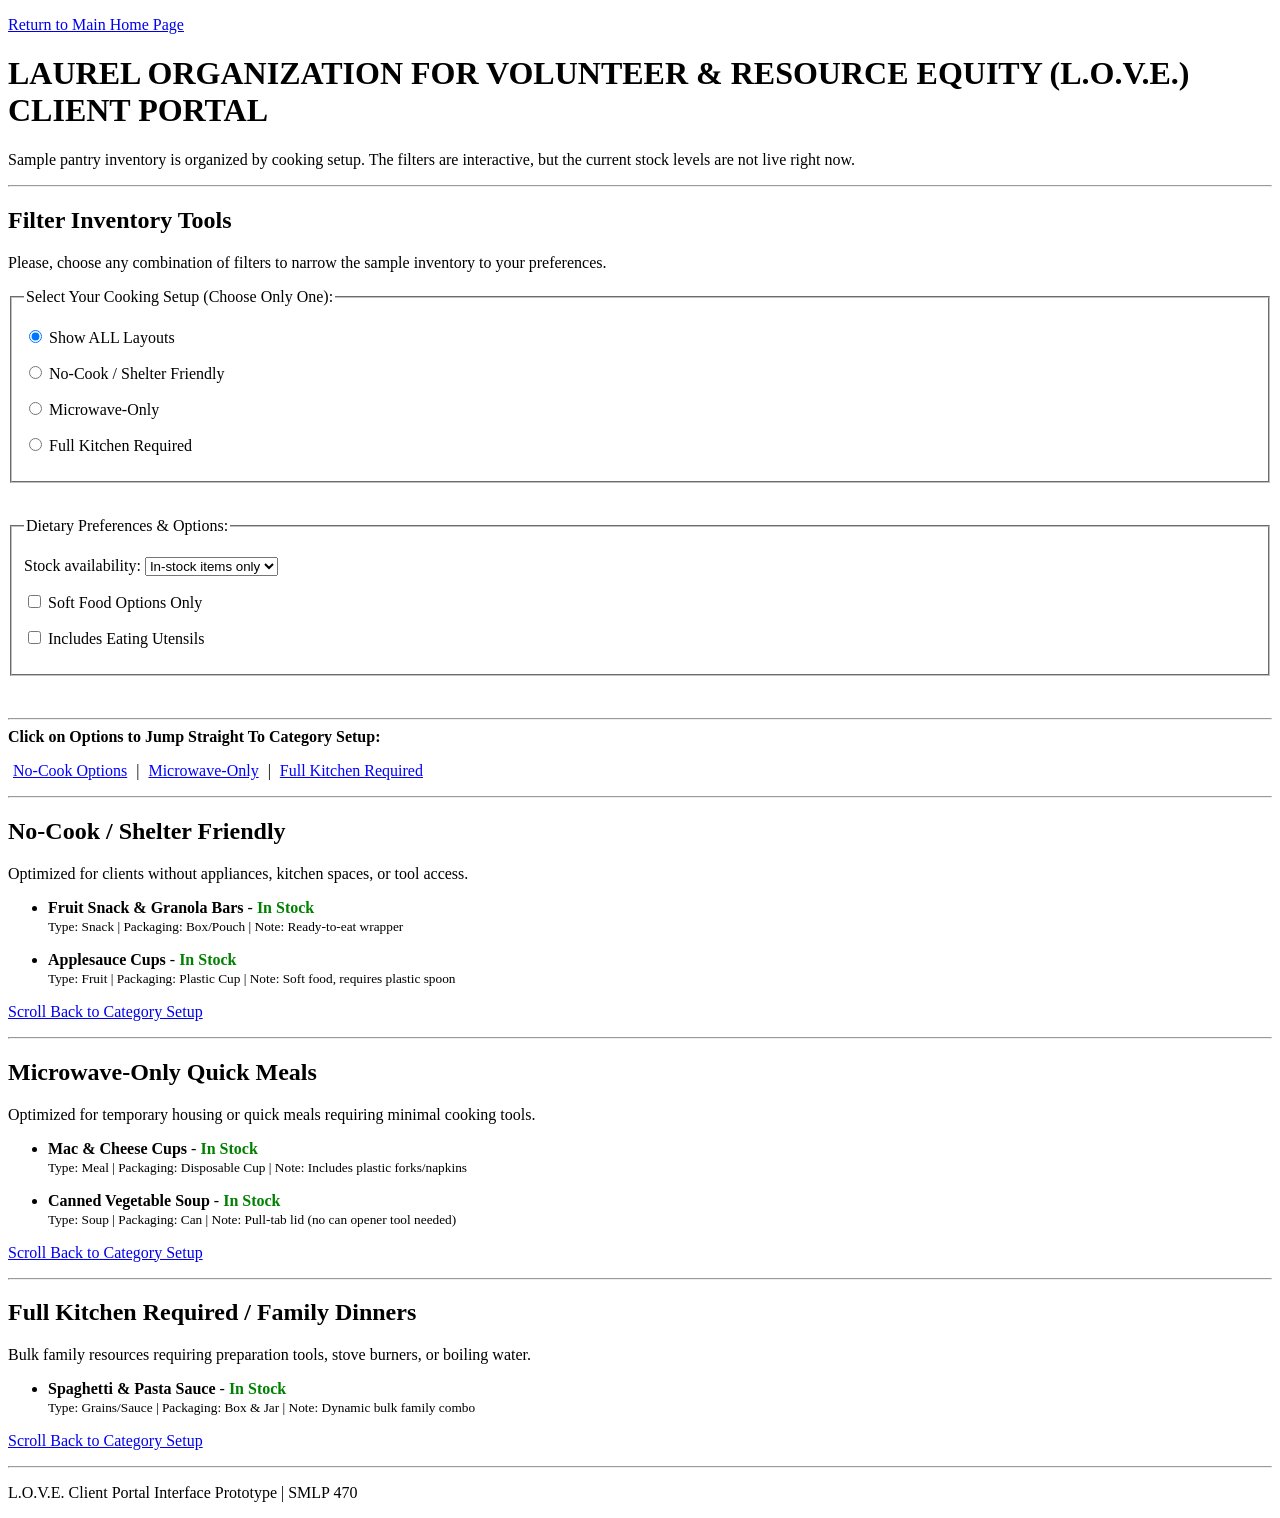
==== clientPortal.html @ 5c7ea207 "Add files via upload" ====
<!DOCTYPE html>
<html lang="en">
<head>
  <meta charset="UTF-8">
  <meta name="viewport" content="width=device-width, initial-scale=1.0">
  <title>L.O.V.E. Client Portal</title>
  
  <!-- Controls the different states of the links and the colors to represent them. -->
  <style>
    #filter-controls fieldset {
      margin-bottom: 1rem;
    }
    #inventory-list li {
      margin-bottom: 1rem;
    }
    [hidden] {
      display: none !important;
    }
    nav a {
      color: blue;
      text-decoration: underline;
      padding: 5px;
    }
    nav a:hover {
      color: darkblue;
      background-color: lightgray;
    }
    nav a:focus {
      outline: 3px solid orange;
    }
    nav a:active {
      color: red;
    }
    .status-in {
      color: green;
      font-weight: bold;
    }
    .status-out {
      color: red;
      font-weight: bold;
    }
  </style>
</head>
<body>

  <p><a href="index.html">Return to Main Home Page</a></p>

  <header>
    <h1>LAUREL ORGANIZATION FOR VOLUNTEER & RESOURCE EQUITY (L.O.V.E.) CLIENT PORTAL</h1>
    <p>Sample pantry inventory is organized by cooking setup. The filters are interactive, but the current stock levels are not live right now.</p>
  </header>

  <hr>

  <!-- Radio buttons and Checkbox Interfaces  -->
  <section id="filter-controls">
    <h2>Filter Inventory Tools</h2>
    <p>Please, choose any combination of filters to narrow the sample inventory to your preferences.</p>
    
    <!-- Radio buttons: No Cook, Microwave, Full Kitchen -->
    <fieldset>
      <legend>Select Your Cooking Setup (Choose Only One):</legend>
      <p>
        <input type="radio" id="setup-all" name="cooking-setup" value="all" checked>
        <label for="setup-all">Show ALL Layouts</label>
      </p>
      <p>
        <input type="radio" id="setup-nocook" name="cooking-setup" value="nocook">
        <label for="setup-nocook">No-Cook / Shelter Friendly</label>
      </p>
      <p>
        <input type="radio" id="setup-microwave" name="cooking-setup" value="microwave">
        <label for="setup-microwave">Microwave-Only</label>
      </p>
      <p>
        <input type="radio" id="setup-kitchen" name="cooking-setup" value="kitchen">
        <label for="setup-kitchen">Full Kitchen Required</label>
      </p>
    </fieldset>
    
    <br>

    <!-- Checkbox and Dropdown Interfaces -->
    <fieldset>
      <legend>Dietary Preferences & Options:</legend>
      <p>
        <label for="pref-stock-select">Stock availability:</label>
        <select id="pref-stock-select" name="stock-status">
          <option value="all">Show All Items</option>
          <option value="instock" selected>In-stock items only</option>
        </select>
      </p>
      <p>
        <input type="checkbox" id="pref-soft" name="diet-pref" value="soft">
        <label for="pref-soft">Soft Food Options Only</label>
      </p>
      <p>
        <input type="checkbox" id="pref-utensils" name="diet-pref" value="utensils">
        <label for="pref-utensils">Includes Eating Utensils</label>
      </p>
    </fieldset>
  </section>

  <br>
  <hr>

  <!-- Navigation Bar -->
  <nav id="top">
    <strong>Click on Options to Jump Straight To Category Setup:</strong>
    <p>
      <a href="#no-cook">No-Cook Options</a> | 
      <a href="#microwave">Microwave-Only</a> | 
      <a href="#full-kitchen">Full Kitchen Required</a>
    </p>
  </nav>

  <hr>

  <!-- Inventory Content -->
  <main id="inventory-list">
    <!-- Category 1 -->
    <section id="no-cook" data-setup="nocook">
      <h2>No-Cook / Shelter Friendly</h2>
      <p>Optimized for clients without appliances, kitchen spaces, or tool access.</p>
      <ul>
        <li data-stock="instock">
          <strong>Fruit Snack & Granola Bars</strong> - <span class="status-in">In Stock</span>
          <br><small>Type: Snack | Packaging: Box/Pouch | Note: Ready-to-eat wrapper</small>
        </li>
        <li data-stock="instock" data-soft="true">
          <strong>Applesauce Cups</strong> - <span class="status-in">In Stock</span>
          <br><small>Type: Fruit | Packaging: Plastic Cup | Note: Soft food, requires plastic spoon</small>
        </li>
      </ul>
      <p><a href="#top">Scroll Back to Category Setup</a></p>
    </section>

    <hr>

    <!-- Category 2 -->
    <section id="microwave" data-setup="microwave">
      <h2>Microwave-Only Quick Meals</h2>
      <p>Optimized for temporary housing or quick meals requiring minimal cooking tools.</p>
      <ul>
        <li data-stock="instock" data-utensils="true">
          <strong>Mac & Cheese Cups</strong> - <span class="status-in">In Stock</span>
          <br><small>Type: Meal | Packaging: Disposable Cup | Note: Includes plastic forks/napkins</small>
        </li>
        <li data-stock="instock">
          <strong>Canned Vegetable Soup</strong> - <span class="status-in">In Stock</span>
          <br><small>Type: Soup | Packaging: Can | Note: Pull-tab lid (no can opener tool needed)</small>
        </li>
      </ul>
      <p><a href="#top">Scroll Back to Category Setup</a></p>
    </section>

    <hr>

    <!-- Category 3 -->
    <section id="full-kitchen" data-setup="kitchen">
      <h2>Full Kitchen Required / Family Dinners</h2>
      <p>Bulk family resources requiring preparation tools, stove burners, or boiling water.</p>
      <ul>
        <li data-stock="instock">
          <strong>Spaghetti & Pasta Sauce</strong> - <span class="status-in">In Stock</span>
          <br><small>Type: Grains/Sauce | Packaging: Box & Jar | Note: Dynamic bulk family combo</small>
        </li>
        <li data-stock="out">
          <strong>Maseca Corn Flour</strong> - <span class="status-out">Out of Stock</span>
          <br><small>Type: Flour | Packaging: Large Dry Bag | Note: Tortilla base flour</small>
        </li>
      </ul>
      <p><a href="#top">Scroll Back to Category Setup</a></p>
    </section>

  </main>

  <hr>

  <footer>
    <p>L.O.V.E. Client Portal Interface Prototype | SMLP 470</p>
  </footer>

  <!-- JavaScript to handle filtering logic -->
  <script>
    const filterControls = document.getElementById("filter-controls");
    const inventorySections = document.querySelectorAll("#inventory-list section");

    function updateInventory() {
      const selectedSetup = filterControls.querySelector(
        'input[name="cooking-setup"]:checked'
      ).value;
      const stockStatus = document.getElementById("pref-stock-select").value;
      const softOnly = document.getElementById("pref-soft").checked;
      const utensilsOnly = document.getElementById("pref-utensils").checked;

      for (const section of inventorySections) {
        const setupMatches = selectedSetup === "all" || section.dataset.setup === selectedSetup;
        let hasVisibleItems = false;

        const items = section.querySelectorAll("li");
        for (const item of items) {
          const stockMatches = stockStatus === "all" || item.dataset.stock === "instock";
          const softMatches = !softOnly || item.dataset.soft === "true";
          const utensilsMatch = !utensilsOnly || item.dataset.utensils === "true";
          const isVisible = setupMatches && stockMatches && softMatches && utensilsMatch;

          item.hidden = !isVisible;
          if (isVisible) {
            hasVisibleItems = true;
          }
        }

        section.hidden = !hasVisibleItems;
      }
    }

    filterControls.addEventListener("change", updateInventory);
    updateInventory();
  </script>
</body>
</html>
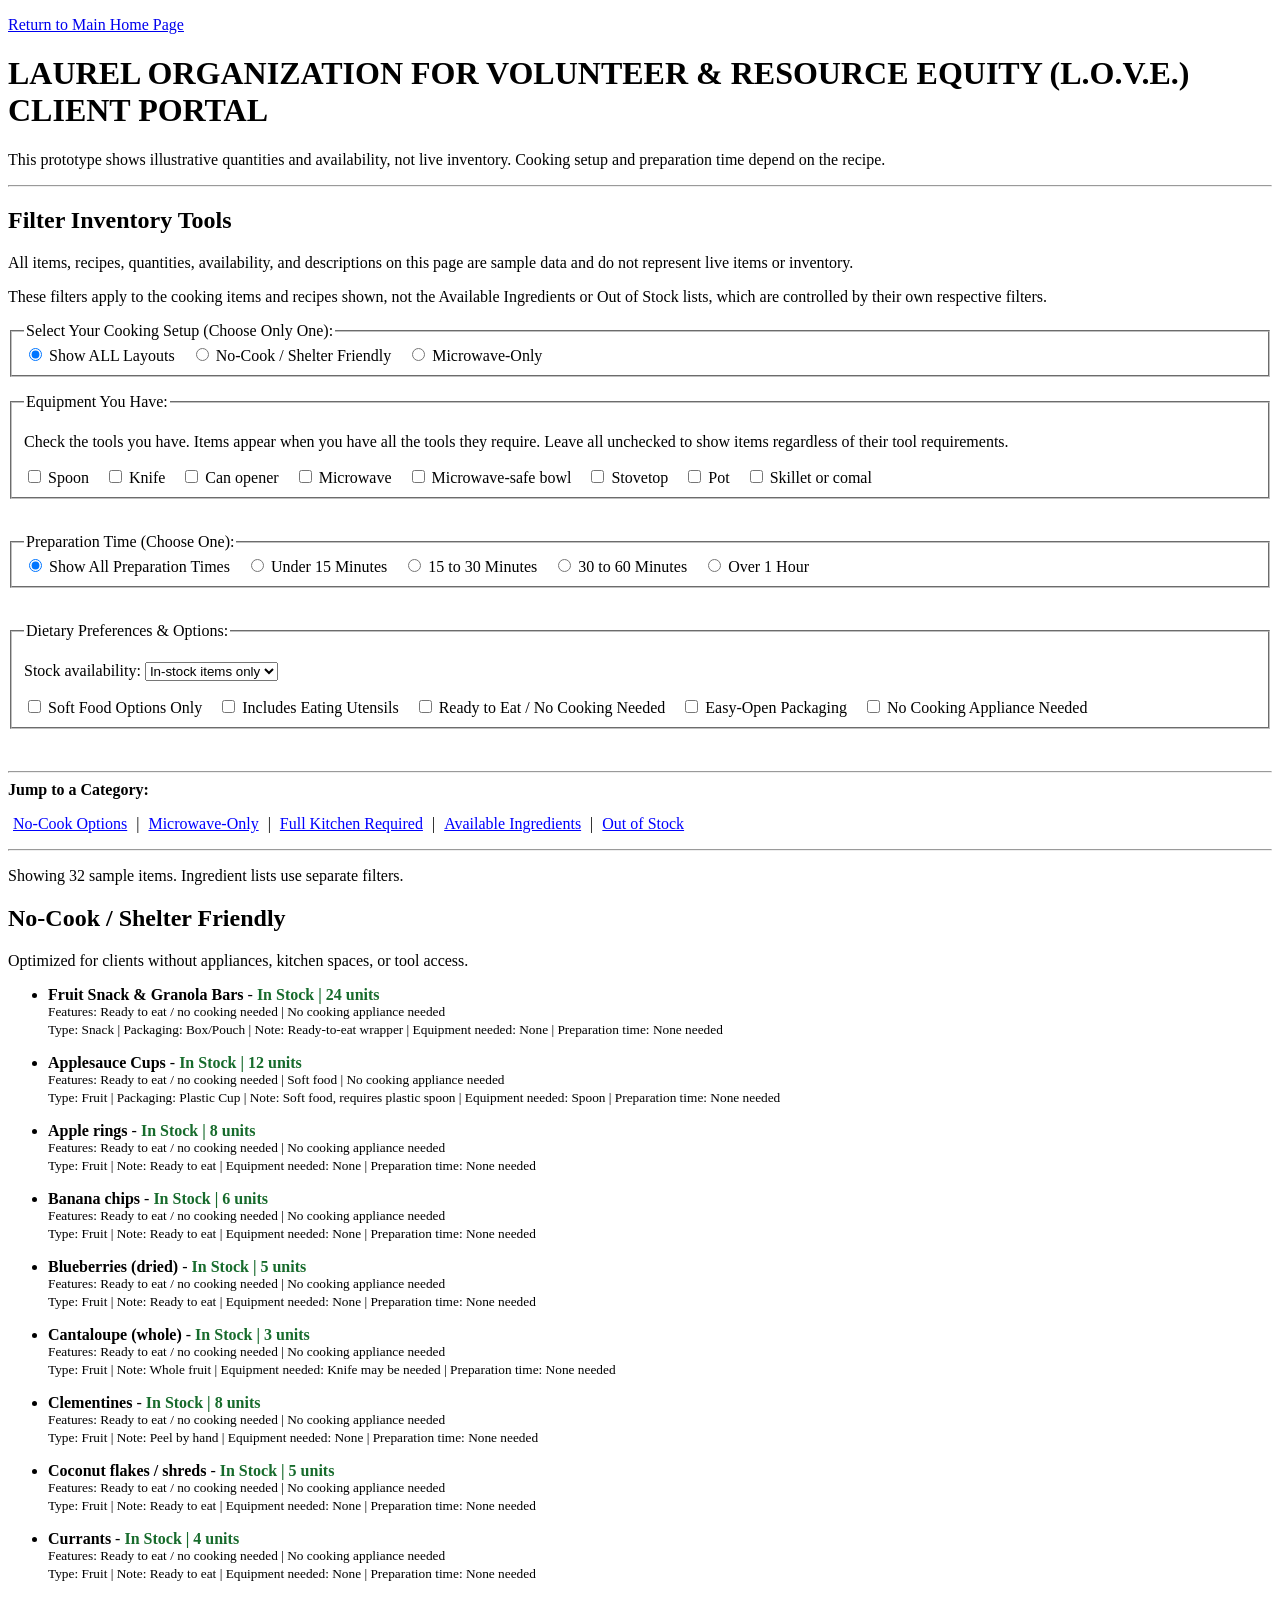
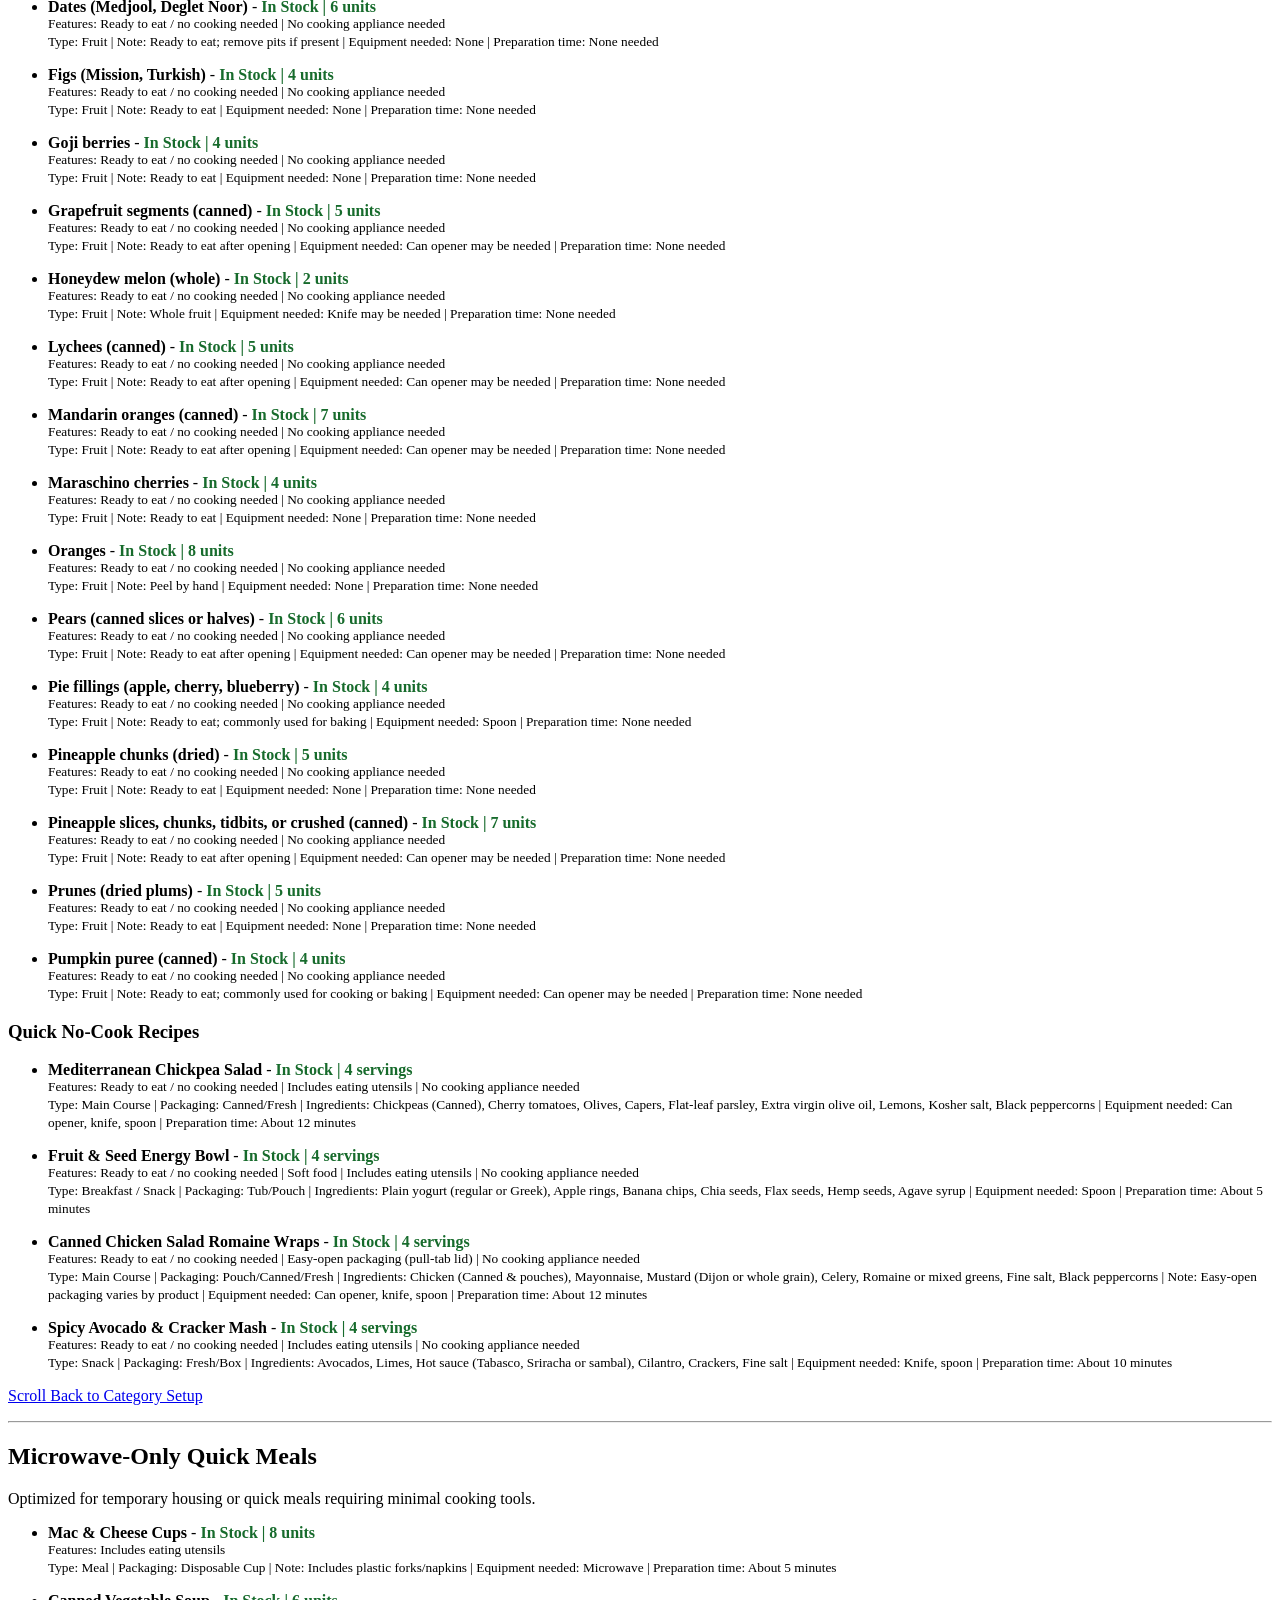
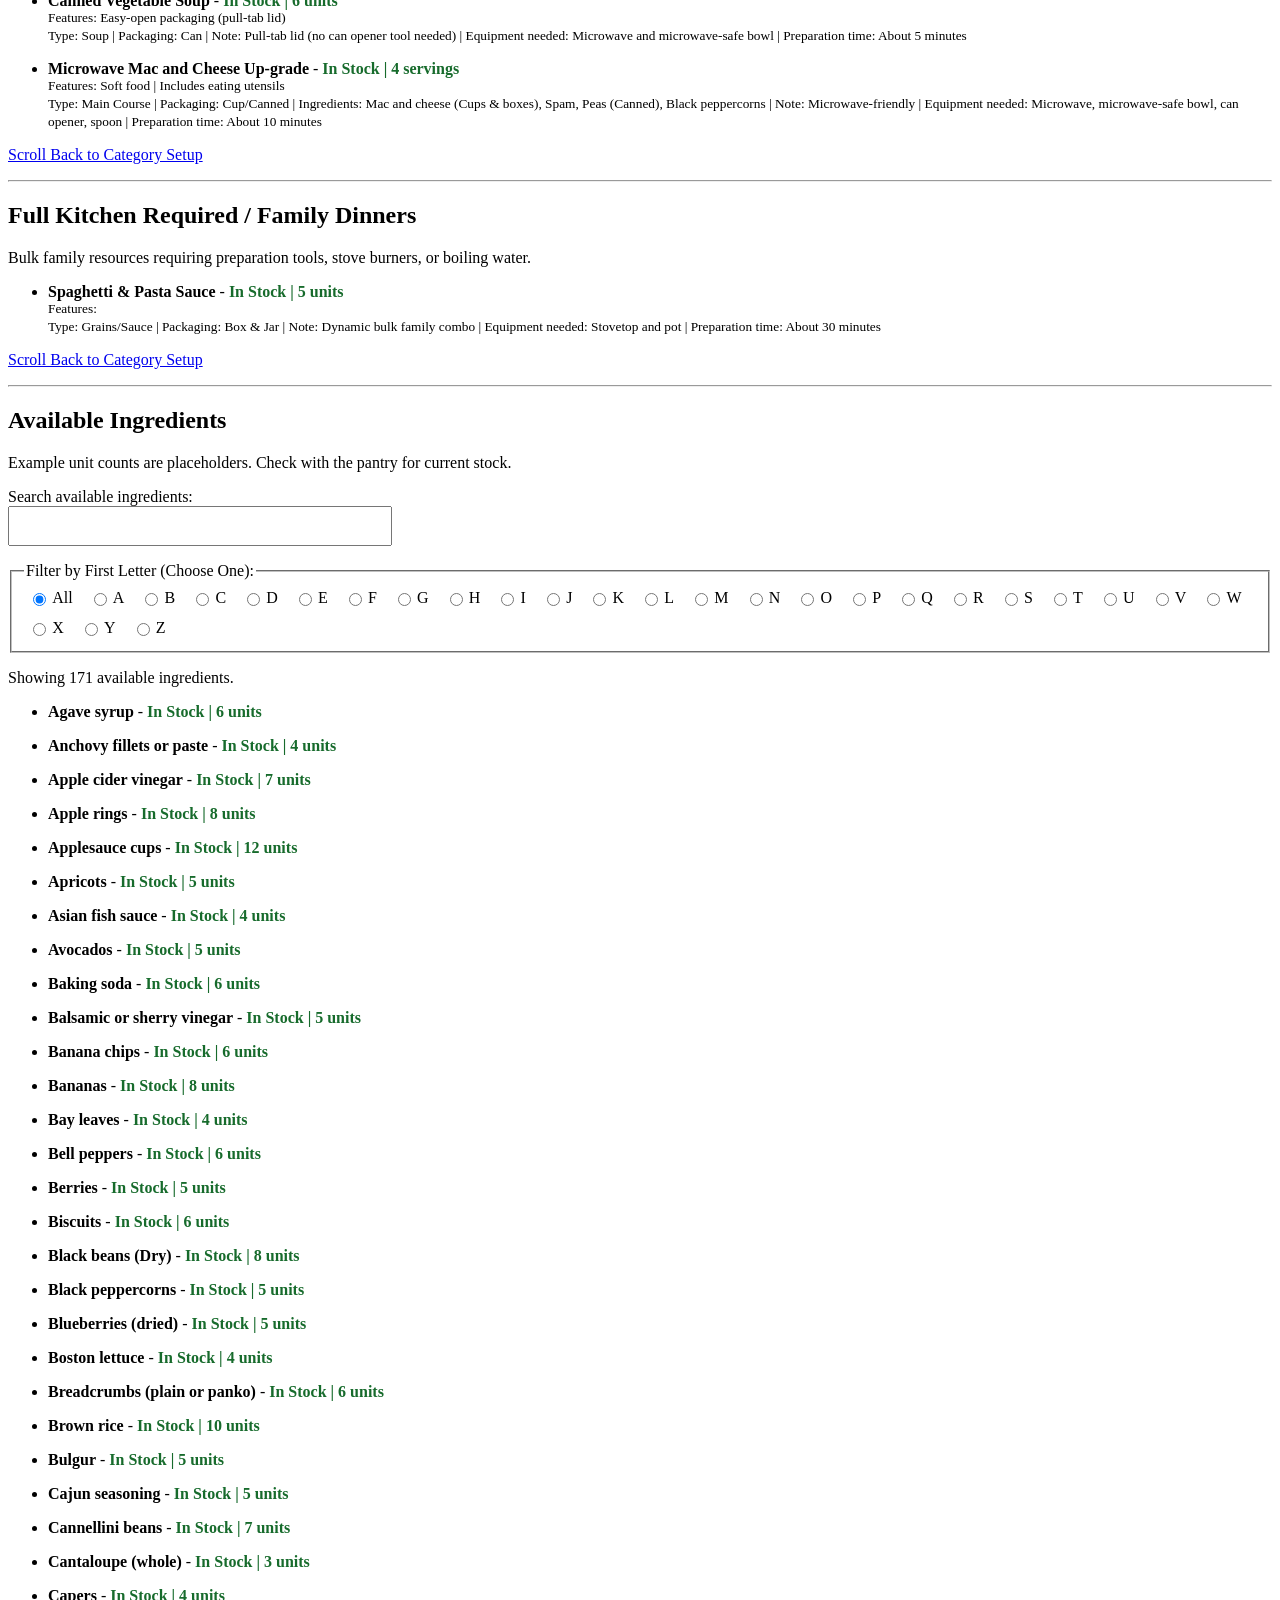
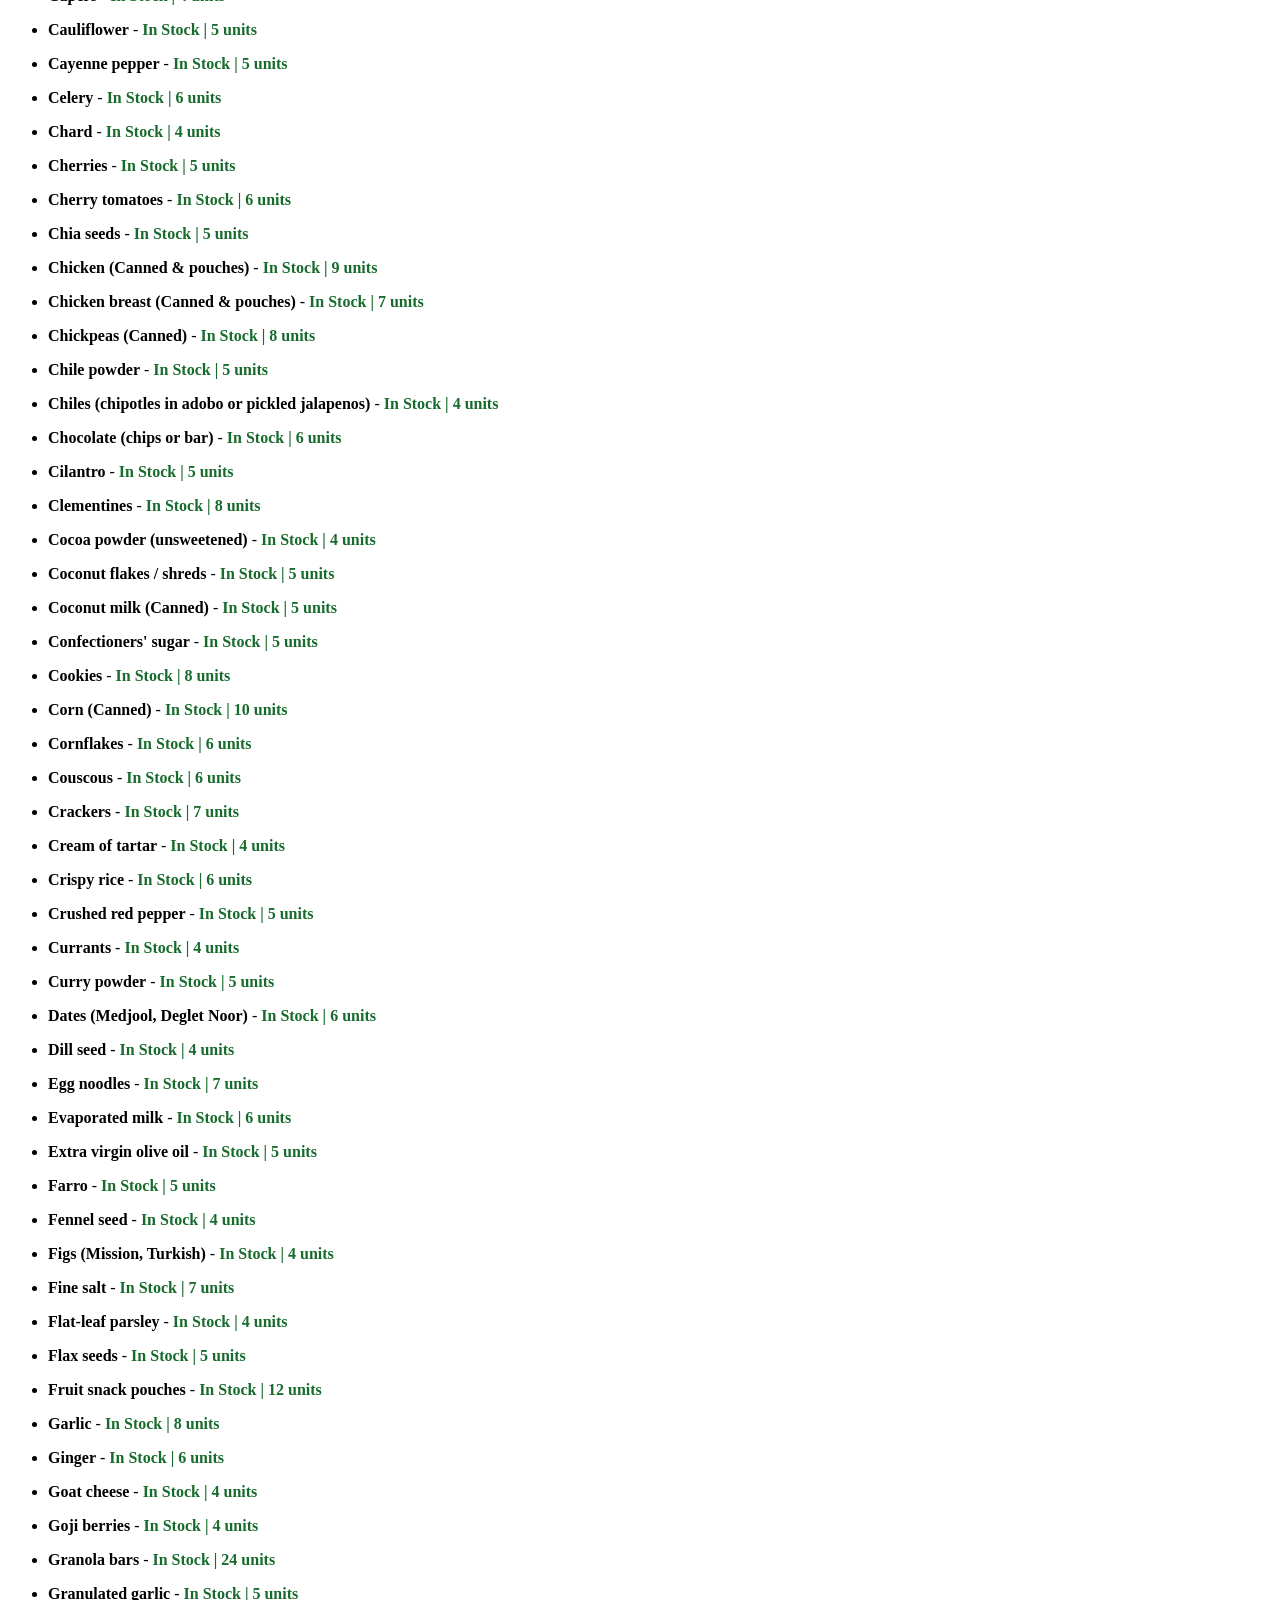
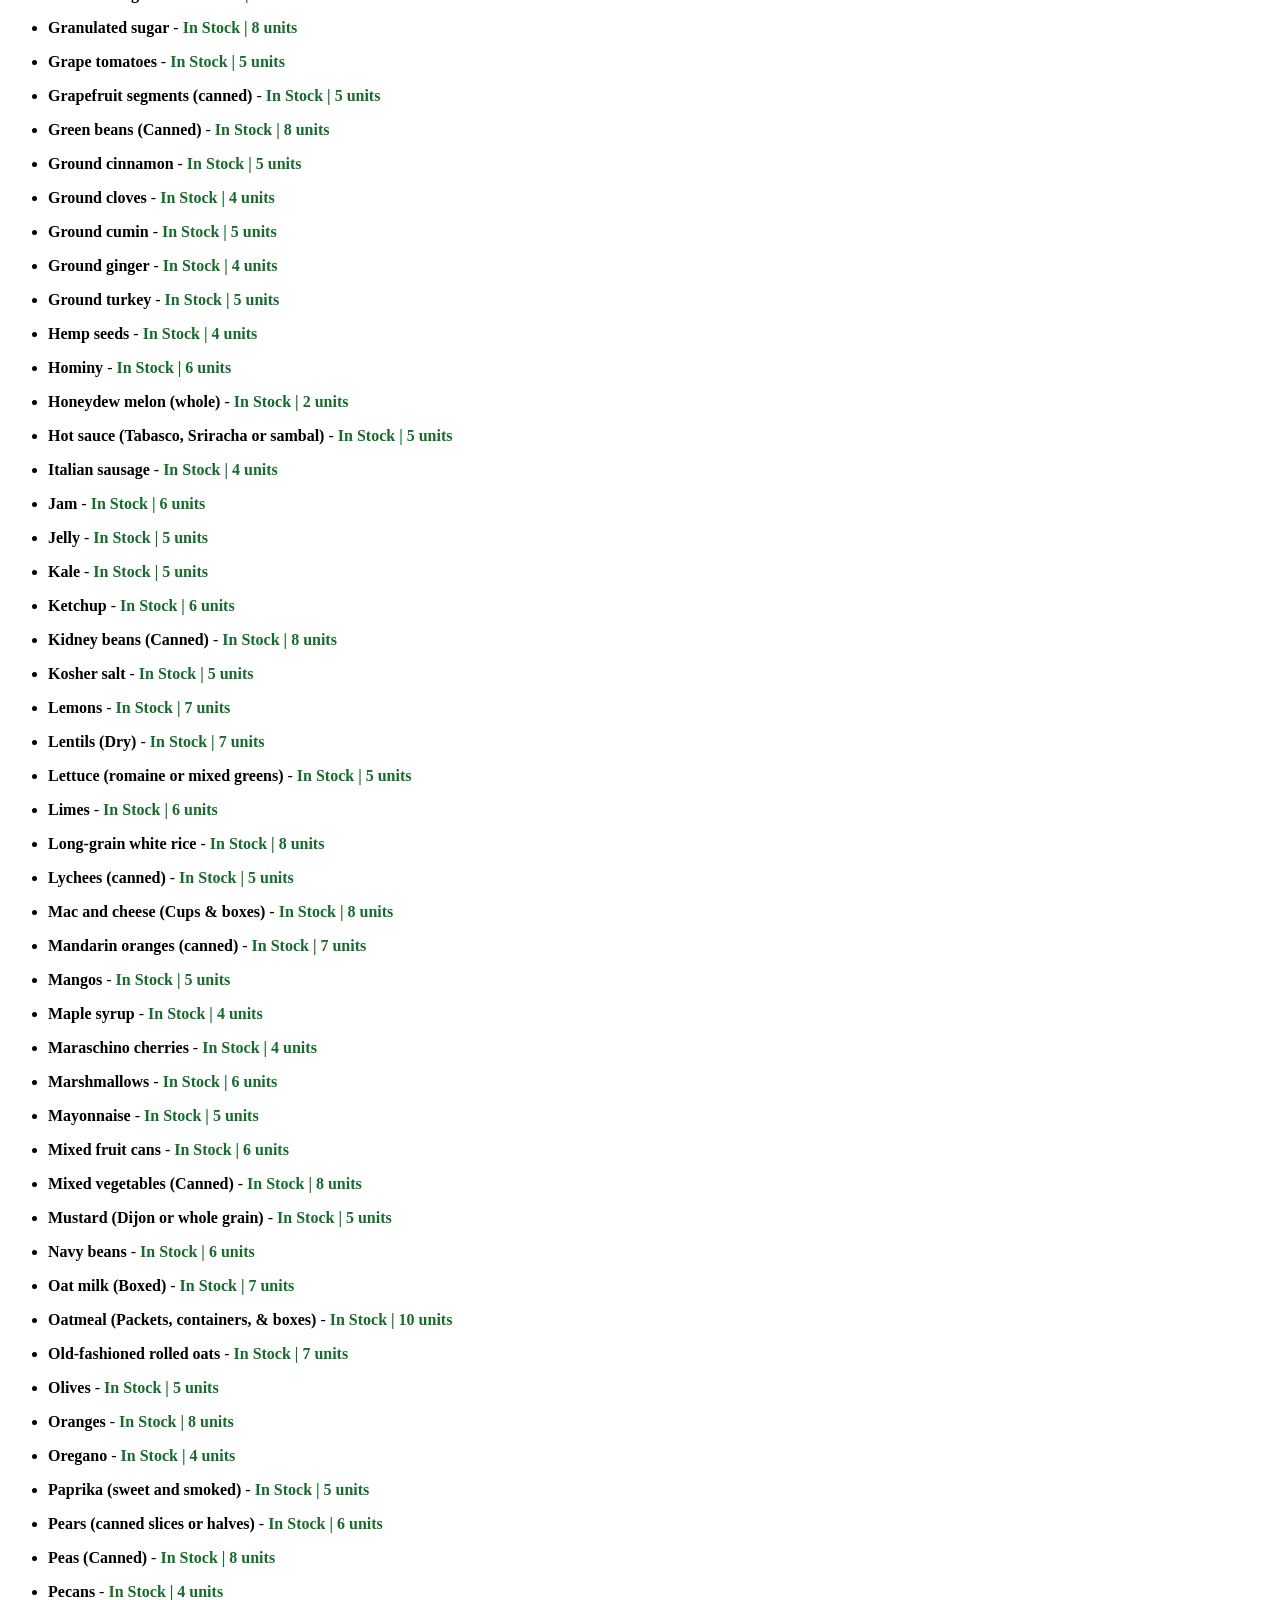
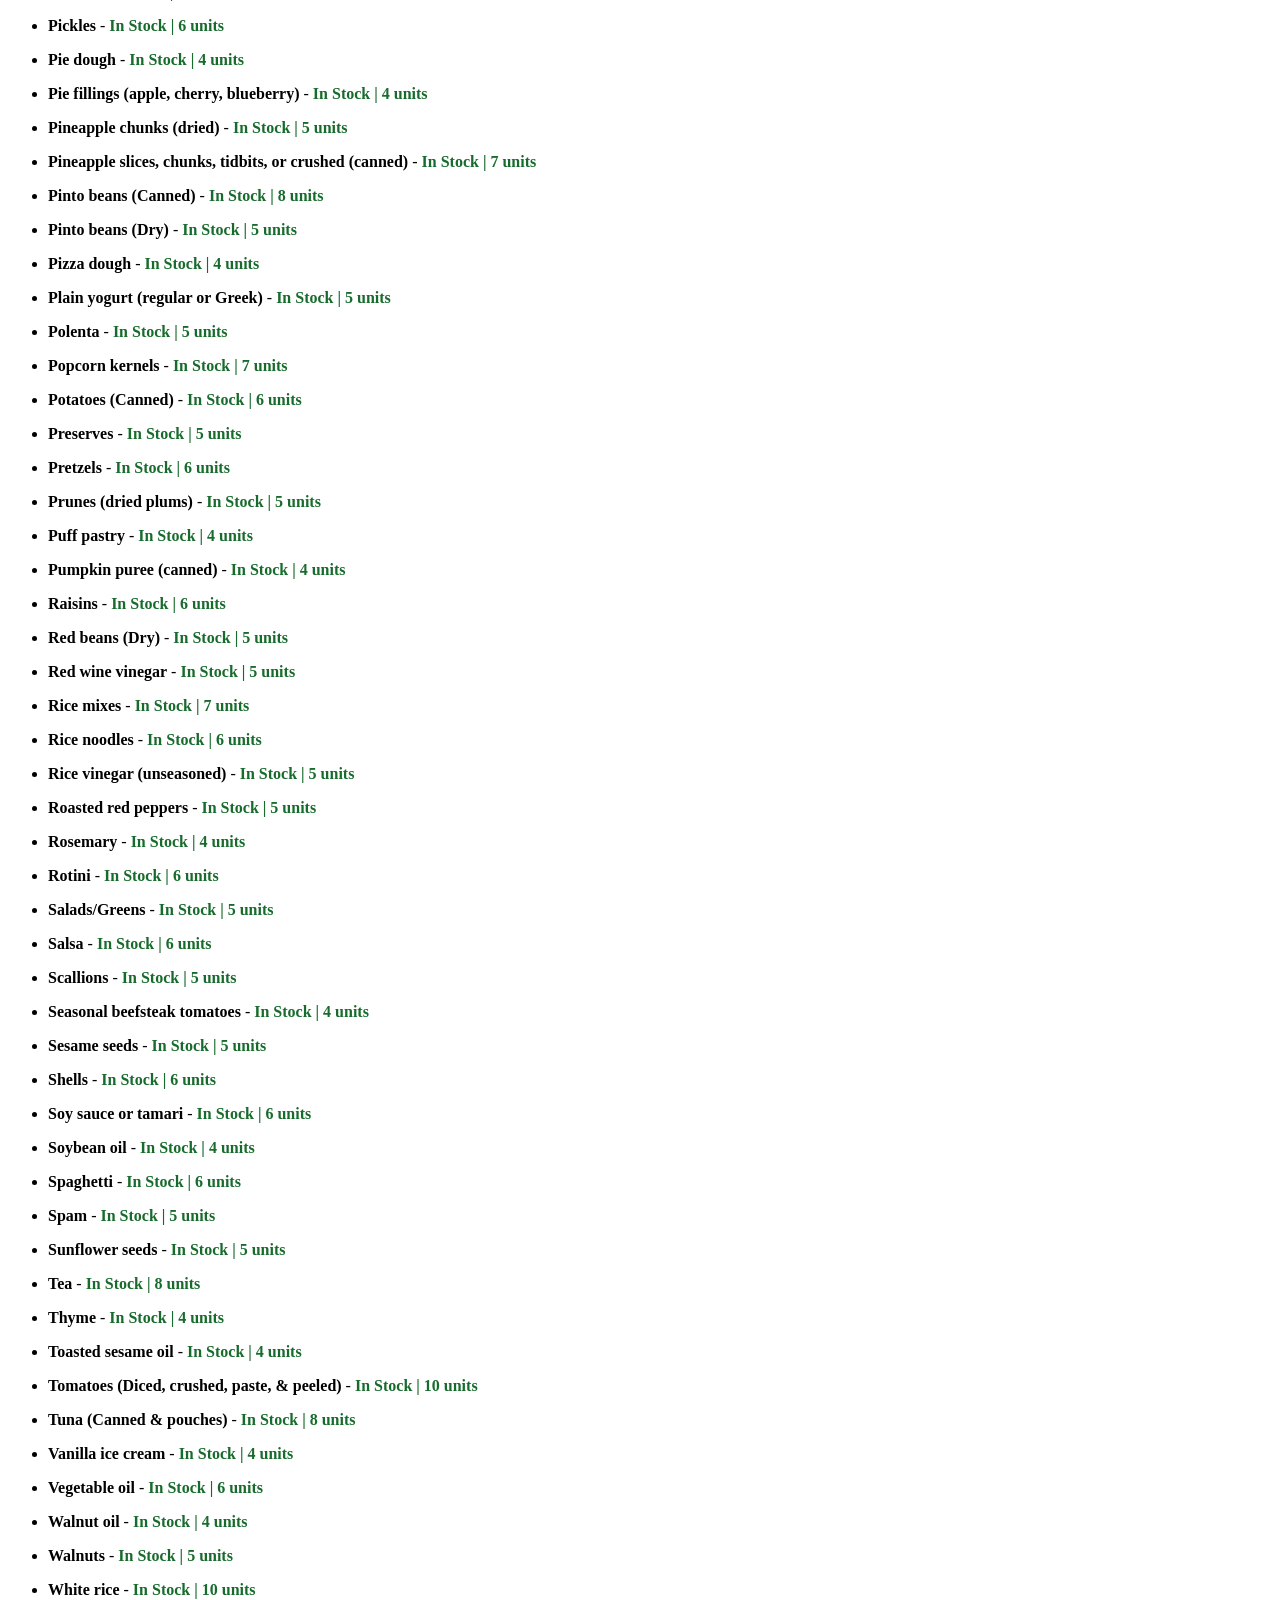
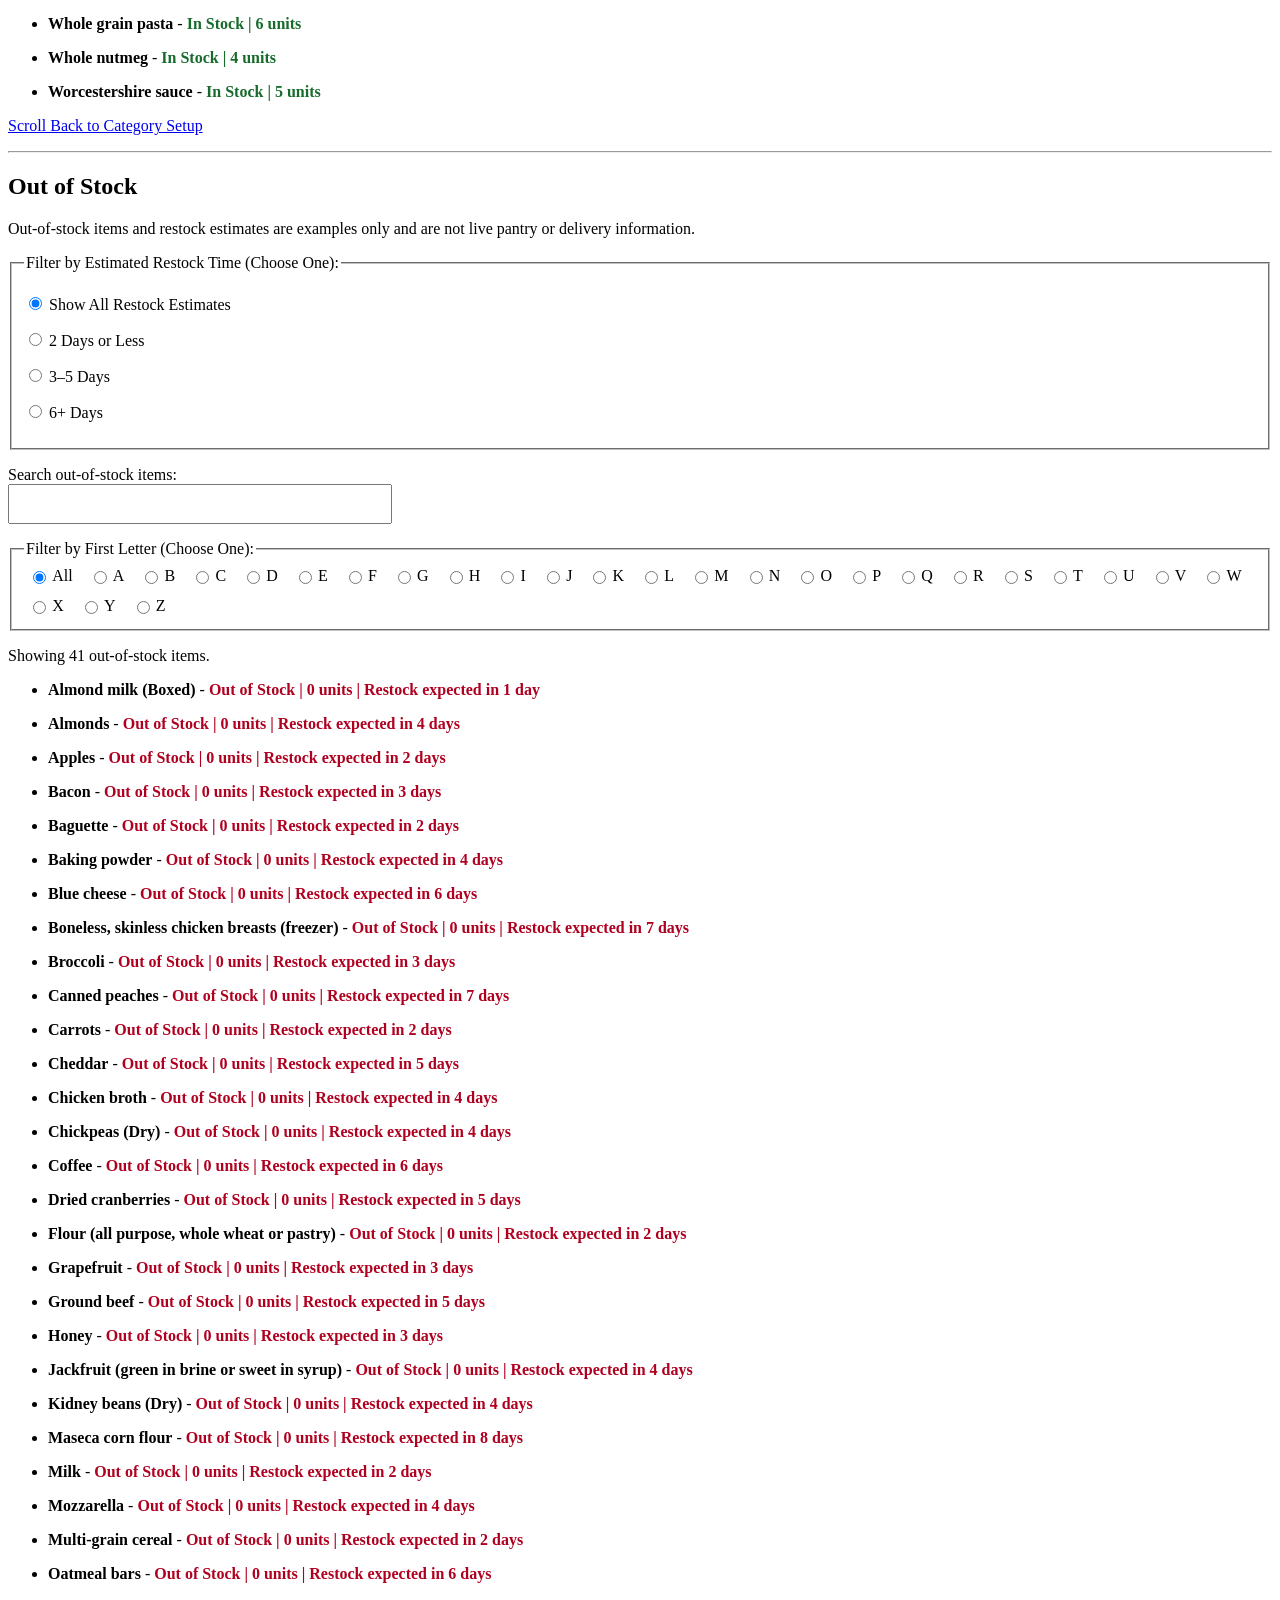
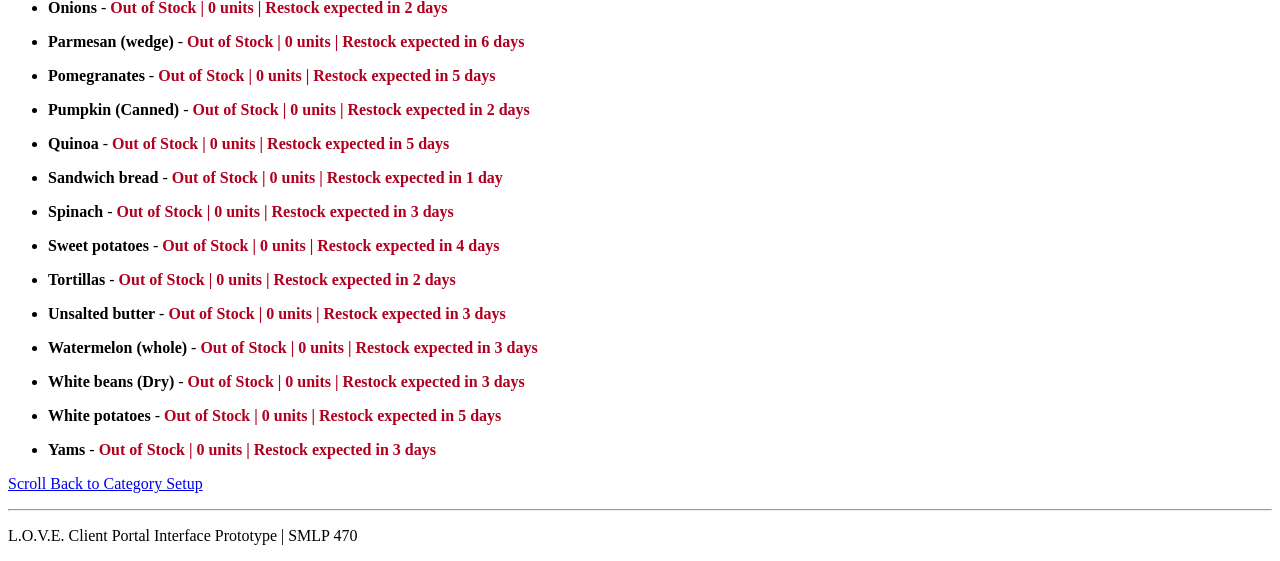
==== commit 74a2ffa7: "Improve filters and expand sample foods, resources, and recipes Co-authored-by: Copilot <223556219+C" ====
--- a/clientPortal.html
+++ b/clientPortal.html
@@ -10,11 +10,53 @@
     #filter-controls fieldset {
       margin-bottom: 1rem;
     }
+    .radio-options {
+      display: flex;
+      flex-wrap: wrap;
+      gap: 0.5rem 1rem;
+    }
+    .radio-options p {
+      margin: 0;
+    }
+    .checkbox-options {
+      display: flex;
+      flex-wrap: wrap;
+      gap: 0.5rem 1rem;
+    }
+    .checkbox-options p {
+      margin: 0;
+    }
+    .item-features {
+      display: block;
+    }
     #inventory-list li {
       margin-bottom: 1rem;
     }
     [hidden] {
       display: none !important;
+    }
+    a:focus-visible,
+    input:focus-visible,
+    select:focus-visible {
+      outline: 3px solid orange;
+      outline-offset: 2px;
+    }
+    input[type="search"] {
+      box-sizing: border-box;
+      max-width: 24rem;
+      width: 100%;
+      min-height: 2.5rem;
+    }
+    .alphabet-links {
+      display: flex;
+      flex-wrap: wrap;
+      gap: 0.25rem 0.5rem;
+    }
+    .alphabet-links label {
+      display: inline-flex;
+      align-items: center;
+      gap: 0.2rem;
+      padding: 0.25rem;
     }
     nav a {
       color: blue;
@@ -32,11 +74,11 @@
       color: red;
     }
     .status-in {
-      color: green;
+      color: #176b2c;
       font-weight: bold;
     }
     .status-out {
-      color: red;
+      color: #b00020;
       font-weight: bold;
     }
   </style>
@@ -47,7 +89,7 @@
 
   <header>
     <h1>LAUREL ORGANIZATION FOR VOLUNTEER & RESOURCE EQUITY (L.O.V.E.) CLIENT PORTAL</h1>
-    <p>Sample pantry inventory is organized by cooking setup. The filters are interactive, but the current stock levels are not live right now.</p>
+    <p>This prototype shows illustrative quantities and availability, not live inventory. Cooking setup and preparation time depend on the recipe.</p>
   </header>
 
   <hr>
@@ -55,29 +97,95 @@
   <!-- Radio buttons and Checkbox Interfaces  -->
   <section id="filter-controls">
     <h2>Filter Inventory Tools</h2>
-    <p>Please, choose any combination of filters to narrow the sample inventory to your preferences.</p>
+    <p>All items, recipes, quantities, availability, and descriptions on this page are sample data and do not represent live items or inventory.</p>
+    <p>These filters apply to the cooking items and recipes shown, not the Available Ingredients or Out of Stock lists, which are controlled by their own respective filters.</p>
     
-    <!-- Radio buttons: No Cook, Microwave, Full Kitchen -->
+    <!-- Radio buttons: No Cook and Microwave -->
     <fieldset>
       <legend>Select Your Cooking Setup (Choose Only One):</legend>
-      <p>
-        <input type="radio" id="setup-all" name="cooking-setup" value="all" checked>
-        <label for="setup-all">Show ALL Layouts</label>
-      </p>
-      <p>
-        <input type="radio" id="setup-nocook" name="cooking-setup" value="nocook">
-        <label for="setup-nocook">No-Cook / Shelter Friendly</label>
-      </p>
-      <p>
-        <input type="radio" id="setup-microwave" name="cooking-setup" value="microwave">
-        <label for="setup-microwave">Microwave-Only</label>
-      </p>
-      <p>
-        <input type="radio" id="setup-kitchen" name="cooking-setup" value="kitchen">
-        <label for="setup-kitchen">Full Kitchen Required</label>
-      </p>
+      <div class="radio-options">
+        <p>
+          <input type="radio" id="setup-all" name="cooking-setup" value="all" checked>
+          <label for="setup-all">Show ALL Layouts</label>
+        </p>
+        <p>
+          <input type="radio" id="setup-nocook" name="cooking-setup" value="nocook">
+          <label for="setup-nocook">No-Cook / Shelter Friendly</label>
+        </p>
+        <p>
+          <input type="radio" id="setup-microwave" name="cooking-setup" value="microwave">
+          <label for="setup-microwave">Microwave-Only</label>
+        </p>
+      </div>
     </fieldset>
-    
+
+    <fieldset>
+      <legend>Equipment You Have:</legend>
+      <p>Check the tools you have. Items appear when you have all the tools they require. Leave all unchecked to show items regardless of their tool requirements.</p>
+      <div class="checkbox-options">
+        <p>
+          <input type="checkbox" id="tool-spoon" name="kitchen-tools" value="spoon">
+          <label for="tool-spoon">Spoon</label>
+        </p>
+        <p>
+          <input type="checkbox" id="tool-knife" name="kitchen-tools" value="knife">
+          <label for="tool-knife">Knife</label>
+        </p>
+        <p>
+          <input type="checkbox" id="tool-can-opener" name="kitchen-tools" value="can-opener">
+          <label for="tool-can-opener">Can opener</label>
+        </p>
+        <p>
+          <input type="checkbox" id="tool-microwave" name="kitchen-tools" value="microwave">
+          <label for="tool-microwave">Microwave</label>
+        </p>
+        <p>
+          <input type="checkbox" id="tool-microwave-safe-bowl" name="kitchen-tools" value="microwave-safe-bowl">
+          <label for="tool-microwave-safe-bowl">Microwave-safe bowl</label>
+        </p>
+        <p>
+          <input type="checkbox" id="tool-stovetop" name="kitchen-tools" value="stovetop">
+          <label for="tool-stovetop">Stovetop</label>
+        </p>
+        <p>
+          <input type="checkbox" id="tool-pot" name="kitchen-tools" value="pot">
+          <label for="tool-pot">Pot</label>
+        </p>
+        <p>
+          <input type="checkbox" id="tool-skillet-comal" name="kitchen-tools" value="skillet-comal">
+          <label for="tool-skillet-comal">Skillet or comal</label>
+        </p>
+      </div>
+    </fieldset>
+
+    <br>
+
+    <fieldset>
+      <legend>Preparation Time (Choose One):</legend>
+      <div class="radio-options">
+        <p>
+          <input type="radio" id="time-all" name="preparation-time" value="all" checked>
+          <label for="time-all">Show All Preparation Times</label>
+        </p>
+        <p>
+          <input type="radio" id="time-under-15" name="preparation-time" value="under-15">
+          <label for="time-under-15">Under 15 Minutes</label>
+        </p>
+        <p>
+          <input type="radio" id="time-15-to-30" name="preparation-time" value="15-to-30">
+          <label for="time-15-to-30">15 to 30 Minutes</label>
+        </p>
+        <p>
+          <input type="radio" id="time-30-to-60" name="preparation-time" value="30-to-60">
+          <label for="time-30-to-60">30 to 60 Minutes</label>
+        </p>
+        <p>
+          <input type="radio" id="time-over-60" name="preparation-time" value="over-60">
+          <label for="time-over-60">Over 1 Hour</label>
+        </p>
+      </div>
+    </fieldset>
+
     <br>
 
     <!-- Checkbox and Dropdown Interfaces -->
@@ -90,14 +198,28 @@
           <option value="instock" selected>In-stock items only</option>
         </select>
       </p>
-      <p>
-        <input type="checkbox" id="pref-soft" name="diet-pref" value="soft">
-        <label for="pref-soft">Soft Food Options Only</label>
-      </p>
-      <p>
-        <input type="checkbox" id="pref-utensils" name="diet-pref" value="utensils">
-        <label for="pref-utensils">Includes Eating Utensils</label>
-      </p>
+      <div class="checkbox-options">
+        <p>
+          <input type="checkbox" id="pref-soft" name="diet-pref" value="soft">
+          <label for="pref-soft">Soft Food Options Only</label>
+        </p>
+        <p>
+          <input type="checkbox" id="pref-utensils" name="diet-pref" value="utensils">
+          <label for="pref-utensils">Includes Eating Utensils</label>
+        </p>
+        <p>
+          <input type="checkbox" id="pref-ready" name="diet-pref" value="ready">
+          <label for="pref-ready">Ready to Eat / No Cooking Needed</label>
+        </p>
+        <p>
+          <input type="checkbox" id="pref-easy-open" name="diet-pref" value="easy-open">
+          <label for="pref-easy-open">Easy-Open Packaging</label>
+        </p>
+        <p>
+          <input type="checkbox" id="pref-no-appliance" name="diet-pref" value="no-appliance">
+          <label for="pref-no-appliance">No Cooking Appliance Needed</label>
+        </p>
+      </div>
     </fieldset>
   </section>
 
@@ -106,11 +228,13 @@
 
   <!-- Navigation Bar -->
   <nav id="top">
-    <strong>Click on Options to Jump Straight To Category Setup:</strong>
+    <strong>Jump to a Category:</strong>
     <p>
       <a href="#no-cook">No-Cook Options</a> | 
       <a href="#microwave">Microwave-Only</a> | 
-      <a href="#full-kitchen">Full Kitchen Required</a>
+      <a href="#full-kitchen">Full Kitchen Required</a> |
+      <a href="#available-ingredients">Available Ingredients</a> |
+      <a href="#out-of-stock">Out of Stock</a>
     </p>
   </nav>
 
@@ -118,18 +242,142 @@
 
   <!-- Inventory Content -->
   <main id="inventory-list">
+    <p id="inventory-status" role="status" aria-live="polite" aria-atomic="true"></p>
     <!-- Category 1 -->
-    <section id="no-cook" data-setup="nocook">
+    <section id="no-cook" data-setup="nocook" data-ready="true" data-no-appliance="true">
       <h2>No-Cook / Shelter Friendly</h2>
       <p>Optimized for clients without appliances, kitchen spaces, or tool access.</p>
       <ul>
-        <li data-stock="instock">
-          <strong>Fruit Snack & Granola Bars</strong> - <span class="status-in">In Stock</span>
-          <br><small>Type: Snack | Packaging: Box/Pouch | Note: Ready-to-eat wrapper</small>
-        </li>
-        <li data-stock="instock" data-soft="true">
-          <strong>Applesauce Cups</strong> - <span class="status-in">In Stock</span>
-          <br><small>Type: Fruit | Packaging: Plastic Cup | Note: Soft food, requires plastic spoon</small>
+        <li data-stock="instock" data-minutes="0">
+          <strong>Fruit Snack & Granola Bars</strong> - <span class="status-in">In Stock | 24 units</span>
+          <br><small>Type: Snack | Packaging: Box/Pouch | Note: Ready-to-eat wrapper | Equipment needed: None | Preparation time: None needed</small>
+        </li>
+        <li data-stock="instock" data-soft="true" data-minutes="0" data-tools="spoon">
+          <strong>Applesauce Cups</strong> - <span class="status-in">In Stock | 12 units</span>
+          <br><small>Type: Fruit | Packaging: Plastic Cup | Note: Soft food, requires plastic spoon | Equipment needed: Spoon | Preparation time: None needed</small>
+        </li>
+        <li data-stock="instock" data-minutes="0">
+          <strong>Apple rings</strong> - <span class="status-in">In Stock | 8 units</span>
+          <br><small>Type: Fruit | Note: Ready to eat | Equipment needed: None | Preparation time: None needed</small>
+        </li>
+        <li data-stock="instock" data-minutes="0">
+          <strong>Banana chips</strong> - <span class="status-in">In Stock | 6 units</span>
+          <br><small>Type: Fruit | Note: Ready to eat | Equipment needed: None | Preparation time: None needed</small>
+        </li>
+        <li data-stock="instock" data-minutes="0">
+          <strong>Blueberries (dried)</strong> - <span class="status-in">In Stock | 5 units</span>
+          <br><small>Type: Fruit | Note: Ready to eat | Equipment needed: None | Preparation time: None needed</small>
+        </li>
+        <li data-stock="instock" data-minutes="0" data-tools="knife">
+          <strong>Cantaloupe (whole)</strong> - <span class="status-in">In Stock | 3 units</span>
+          <br><small>Type: Fruit | Note: Whole fruit | Equipment needed: Knife may be needed | Preparation time: None needed</small>
+        </li>
+        <li data-stock="instock" data-minutes="0">
+          <strong>Clementines</strong> - <span class="status-in">In Stock | 8 units</span>
+          <br><small>Type: Fruit | Note: Peel by hand | Equipment needed: None | Preparation time: None needed</small>
+        </li>
+        <li data-stock="instock" data-minutes="0">
+          <strong>Coconut flakes / shreds</strong> - <span class="status-in">In Stock | 5 units</span>
+          <br><small>Type: Fruit | Note: Ready to eat | Equipment needed: None | Preparation time: None needed</small>
+        </li>
+        <li data-stock="instock" data-minutes="0">
+          <strong>Currants</strong> - <span class="status-in">In Stock | 4 units</span>
+          <br><small>Type: Fruit | Note: Ready to eat | Equipment needed: None | Preparation time: None needed</small>
+        </li>
+        <li data-stock="instock" data-minutes="0">
+          <strong>Dates (Medjool, Deglet Noor)</strong> - <span class="status-in">In Stock | 6 units</span>
+          <br><small>Type: Fruit | Note: Ready to eat; remove pits if present | Equipment needed: None | Preparation time: None needed</small>
+        </li>
+        <li data-stock="instock" data-minutes="0">
+          <strong>Figs (Mission, Turkish)</strong> - <span class="status-in">In Stock | 4 units</span>
+          <br><small>Type: Fruit | Note: Ready to eat | Equipment needed: None | Preparation time: None needed</small>
+        </li>
+        <li data-stock="instock" data-minutes="0">
+          <strong>Goji berries</strong> - <span class="status-in">In Stock | 4 units</span>
+          <br><small>Type: Fruit | Note: Ready to eat | Equipment needed: None | Preparation time: None needed</small>
+        </li>
+        <li data-stock="out" data-minutes="0" data-restock-days="3" data-tools="knife">
+          <strong>Grapefruit</strong> - <span class="status-out">Out of Stock | 0 units | Restock expected in 3 days</span>
+          <br><small>Type: Fruit | Note: Whole fruit; knife may be needed | Equipment needed: Knife may be needed | Preparation time: None needed</small>
+        </li>
+        <li data-stock="instock" data-minutes="0" data-tools="can-opener">
+          <strong>Grapefruit segments (canned)</strong> - <span class="status-in">In Stock | 5 units</span>
+          <br><small>Type: Fruit | Note: Ready to eat after opening | Equipment needed: Can opener may be needed | Preparation time: None needed</small>
+        </li>
+        <li data-stock="instock" data-minutes="0" data-tools="knife">
+          <strong>Honeydew melon (whole)</strong> - <span class="status-in">In Stock | 2 units</span>
+          <br><small>Type: Fruit | Note: Whole fruit | Equipment needed: Knife may be needed | Preparation time: None needed</small>
+        </li>
+        <li data-stock="out" data-minutes="0" data-restock-days="4" data-tools="can-opener">
+          <strong>Jackfruit (green in brine or sweet in syrup)</strong> - <span class="status-out">Out of Stock | 0 units | Restock expected in 4 days</span>
+          <br><small>Type: Fruit | Note: Canned, ready to eat after opening | Equipment needed: Can opener may be needed | Preparation time: None needed</small>
+        </li>
+        <li data-stock="instock" data-minutes="0" data-tools="can-opener">
+          <strong>Lychees (canned)</strong> - <span class="status-in">In Stock | 5 units</span>
+          <br><small>Type: Fruit | Note: Ready to eat after opening | Equipment needed: Can opener may be needed | Preparation time: None needed</small>
+        </li>
+        <li data-stock="instock" data-minutes="0" data-tools="can-opener">
+          <strong>Mandarin oranges (canned)</strong> - <span class="status-in">In Stock | 7 units</span>
+          <br><small>Type: Fruit | Note: Ready to eat after opening | Equipment needed: Can opener may be needed | Preparation time: None needed</small>
+        </li>
+        <li data-stock="instock" data-minutes="0">
+          <strong>Maraschino cherries</strong> - <span class="status-in">In Stock | 4 units</span>
+          <br><small>Type: Fruit | Note: Ready to eat | Equipment needed: None | Preparation time: None needed</small>
+        </li>
+        <li data-stock="instock" data-minutes="0">
+          <strong>Oranges</strong> - <span class="status-in">In Stock | 8 units</span>
+          <br><small>Type: Fruit | Note: Peel by hand | Equipment needed: None | Preparation time: None needed</small>
+        </li>
+        <li data-stock="instock" data-minutes="0" data-tools="can-opener">
+          <strong>Pears (canned slices or halves)</strong> - <span class="status-in">In Stock | 6 units</span>
+          <br><small>Type: Fruit | Note: Ready to eat after opening | Equipment needed: Can opener may be needed | Preparation time: None needed</small>
+        </li>
+        <li data-stock="instock" data-minutes="0" data-tools="spoon">
+          <strong>Pie fillings (apple, cherry, blueberry)</strong> - <span class="status-in">In Stock | 4 units</span>
+          <br><small>Type: Fruit | Note: Ready to eat; commonly used for baking | Equipment needed: Spoon | Preparation time: None needed</small>
+        </li>
+        <li data-stock="instock" data-minutes="0">
+          <strong>Pineapple chunks (dried)</strong> - <span class="status-in">In Stock | 5 units</span>
+          <br><small>Type: Fruit | Note: Ready to eat | Equipment needed: None | Preparation time: None needed</small>
+        </li>
+        <li data-stock="instock" data-minutes="0" data-tools="can-opener">
+          <strong>Pineapple slices, chunks, tidbits, or crushed (canned)</strong> - <span class="status-in">In Stock | 7 units</span>
+          <br><small>Type: Fruit | Note: Ready to eat after opening | Equipment needed: Can opener may be needed | Preparation time: None needed</small>
+        </li>
+        <li data-stock="out" data-minutes="0" data-restock-days="5" data-tools="knife">
+          <strong>Pomegranates</strong> - <span class="status-out">Out of Stock | 0 units | Restock expected in 5 days</span>
+          <br><small>Type: Fruit | Note: Whole fruit; knife may be needed | Equipment needed: Knife may be needed | Preparation time: None needed</small>
+        </li>
+        <li data-stock="instock" data-minutes="0">
+          <strong>Prunes (dried plums)</strong> - <span class="status-in">In Stock | 5 units</span>
+          <br><small>Type: Fruit | Note: Ready to eat | Equipment needed: None | Preparation time: None needed</small>
+        </li>
+        <li data-stock="instock" data-minutes="0" data-tools="can-opener">
+          <strong>Pumpkin puree (canned)</strong> - <span class="status-in">In Stock | 4 units</span>
+          <br><small>Type: Fruit | Note: Ready to eat; commonly used for cooking or baking | Equipment needed: Can opener may be needed | Preparation time: None needed</small>
+        </li>
+        <li data-stock="out" data-minutes="0" data-restock-days="3" data-tools="knife">
+          <strong>Watermelon (whole)</strong> - <span class="status-out">Out of Stock | 0 units | Restock expected in 3 days</span>
+          <br><small>Type: Fruit | Note: Whole fruit | Equipment needed: Knife may be needed | Preparation time: None needed</small>
+        </li>
+      </ul>
+      <h3>Quick No-Cook Recipes</h3>
+      <ul>
+        <li data-stock="instock" data-minutes="12" data-utensils="true" data-tools="can-opener knife spoon">
+          <strong>Mediterranean Chickpea Salad</strong> - <span class="status-in">In Stock | 4 servings</span>
+          <br><small>Type: Main Course | Packaging: Canned/Fresh | Ingredients: Chickpeas (Canned), Cherry tomatoes, Olives, Capers, Flat-leaf parsley, Extra virgin olive oil, Lemons, Kosher salt, Black peppercorns | Equipment needed: Can opener, knife, spoon | Preparation time: About 12 minutes</small>
+        </li>
+        <li data-stock="instock" data-minutes="5" data-soft="true" data-utensils="true" data-tools="spoon">
+          <strong>Fruit &amp; Seed Energy Bowl</strong> - <span class="status-in">In Stock | 4 servings</span>
+          <br><small>Type: Breakfast / Snack | Packaging: Tub/Pouch | Ingredients: Plain yogurt (regular or Greek), Apple rings, Banana chips, Chia seeds, Flax seeds, Hemp seeds, Agave syrup | Equipment needed: Spoon | Preparation time: About 5 minutes</small>
+        </li>
+        <li data-stock="instock" data-minutes="12" data-easy-open="true" data-tools="can-opener knife spoon">
+          <strong>Canned Chicken Salad Romaine Wraps</strong> - <span class="status-in">In Stock | 4 servings</span>
+          <br><small>Type: Main Course | Packaging: Pouch/Canned/Fresh | Ingredients: Chicken (Canned &amp; pouches), Mayonnaise, Mustard (Dijon or whole grain), Celery, Romaine or mixed greens, Fine salt, Black peppercorns | Note: Easy-open packaging varies by product | Equipment needed: Can opener, knife, spoon | Preparation time: About 12 minutes</small>
+        </li>
+        <li data-stock="instock" data-minutes="10" data-utensils="true" data-tools="knife spoon">
+          <strong>Spicy Avocado &amp; Cracker Mash</strong> - <span class="status-in">In Stock | 4 servings</span>
+          <br><small>Type: Snack | Packaging: Fresh/Box | Ingredients: Avocados, Limes, Hot sauce (Tabasco, Sriracha or sambal), Cilantro, Crackers, Fine salt | Equipment needed: Knife, spoon | Preparation time: About 10 minutes</small>
         </li>
       </ul>
       <p><a href="#top">Scroll Back to Category Setup</a></p>
@@ -142,13 +390,17 @@
       <h2>Microwave-Only Quick Meals</h2>
       <p>Optimized for temporary housing or quick meals requiring minimal cooking tools.</p>
       <ul>
-        <li data-stock="instock" data-utensils="true">
-          <strong>Mac & Cheese Cups</strong> - <span class="status-in">In Stock</span>
-          <br><small>Type: Meal | Packaging: Disposable Cup | Note: Includes plastic forks/napkins</small>
-        </li>
-        <li data-stock="instock">
-          <strong>Canned Vegetable Soup</strong> - <span class="status-in">In Stock</span>
-          <br><small>Type: Soup | Packaging: Can | Note: Pull-tab lid (no can opener tool needed)</small>
+        <li data-stock="instock" data-utensils="true" data-minutes="5" data-tools="microwave">
+          <strong>Mac & Cheese Cups</strong> - <span class="status-in">In Stock | 8 units</span>
+          <br><small>Type: Meal | Packaging: Disposable Cup | Note: Includes plastic forks/napkins | Equipment needed: Microwave | Preparation time: About 5 minutes</small>
+        </li>
+        <li data-stock="instock" data-minutes="5" data-easy-open="true" data-tools="microwave microwave-safe-bowl">
+          <strong>Canned Vegetable Soup</strong> - <span class="status-in">In Stock | 6 units</span>
+          <br><small>Type: Soup | Packaging: Can | Note: Pull-tab lid (no can opener tool needed) | Equipment needed: Microwave and microwave-safe bowl | Preparation time: About 5 minutes</small>
+        </li>
+        <li data-stock="instock" data-minutes="10" data-soft="true" data-utensils="true" data-tools="microwave microwave-safe-bowl can-opener spoon">
+          <strong>Microwave Mac and Cheese Up-grade</strong> - <span class="status-in">In Stock | 4 servings</span>
+          <br><small>Type: Main Course | Packaging: Cup/Canned | Ingredients: Mac and cheese (Cups &amp; boxes), Spam, Peas (Canned), Black peppercorns | Note: Microwave-friendly | Equipment needed: Microwave, microwave-safe bowl, can opener, spoon | Preparation time: About 10 minutes</small>
         </li>
       </ul>
       <p><a href="#top">Scroll Back to Category Setup</a></p>
@@ -161,14 +413,375 @@
       <h2>Full Kitchen Required / Family Dinners</h2>
       <p>Bulk family resources requiring preparation tools, stove burners, or boiling water.</p>
       <ul>
-        <li data-stock="instock">
-          <strong>Spaghetti & Pasta Sauce</strong> - <span class="status-in">In Stock</span>
-          <br><small>Type: Grains/Sauce | Packaging: Box & Jar | Note: Dynamic bulk family combo</small>
-        </li>
-        <li data-stock="out">
-          <strong>Maseca Corn Flour</strong> - <span class="status-out">Out of Stock</span>
-          <br><small>Type: Flour | Packaging: Large Dry Bag | Note: Tortilla base flour</small>
-        </li>
+        <li data-stock="instock" data-minutes="30" data-tools="stovetop pot">
+          <strong>Spaghetti & Pasta Sauce</strong> - <span class="status-in">In Stock | 5 units</span>
+          <br><small>Type: Grains/Sauce | Packaging: Box & Jar | Note: Dynamic bulk family combo | Equipment needed: Stovetop and pot | Preparation time: About 30 minutes</small>
+        </li>
+        <li data-stock="out" data-minutes="20" data-tools="stovetop skillet-comal">
+          <strong>Maseca Corn Flour</strong> - <span class="status-out">Out of Stock | 0 units</span>
+          <br><small>Type: Flour | Packaging: Large Dry Bag | Note: Tortilla base flour | Equipment needed: Stovetop and skillet or comal | Preparation time: About 20 minutes</small>
+        </li>
+      </ul>
+      <p><a href="#top">Scroll Back to Category Setup</a></p>
+    </section>
+
+    <hr>
+
+    <section id="available-ingredients" data-setup="ingredients">
+      <h2>Available Ingredients</h2>
+      <p>Example unit counts are placeholders. Check with the pantry for current stock.</p>
+      <p>
+        <label for="available-ingredient-search">Search available ingredients:</label><br>
+        <input type="search" id="available-ingredient-search" name="available-ingredient-search">
+      </p>
+      <fieldset id="available-ingredient-letter-controls">
+        <legend>Filter by First Letter (Choose One):</legend>
+        <div id="available-ingredient-alphabet" class="alphabet-links"></div>
+      </fieldset>
+      <p id="available-ingredient-status" role="status" aria-live="polite" aria-atomic="true"></p>
+      <ul id="available-ingredient-list">
+        <li data-stock="instock">
+          <strong>Applesauce cups</strong> - <span class="status-in">In Stock | 12 units</span>
+        </li>
+        <li data-stock="instock">
+          <strong>Black beans (Dry)</strong> - <span class="status-in">In Stock | 8 units</span>
+        </li>
+        <li data-stock="instock">
+          <strong>Brown rice</strong> - <span class="status-in">In Stock | 10 units</span>
+        </li>
+        <li data-stock="instock">
+          <strong>Chicken (Canned &amp; pouches)</strong> - <span class="status-in">In Stock | 9 units</span>
+        </li>
+        <li data-stock="instock">
+          <strong>Chicken breast (Canned &amp; pouches)</strong> - <span class="status-in">In Stock | 7 units</span>
+        </li>
+        <li data-stock="instock">
+          <strong>Chickpeas (Canned)</strong> - <span class="status-in">In Stock | 8 units</span>
+        </li>
+        <li data-stock="instock">
+          <strong>Coconut milk (Canned)</strong> - <span class="status-in">In Stock | 5 units</span>
+        </li>
+        <li data-stock="instock">
+          <strong>Corn (Canned)</strong> - <span class="status-in">In Stock | 10 units</span>
+        </li>
+        <li data-stock="instock">
+          <strong>Cornflakes</strong> - <span class="status-in">In Stock | 6 units</span>
+        </li>
+        <li data-stock="instock">
+          <strong>Crispy rice</strong> - <span class="status-in">In Stock | 6 units</span>
+        </li>
+        <li data-stock="instock">
+          <strong>Egg noodles</strong> - <span class="status-in">In Stock | 7 units</span>
+        </li>
+        <li data-stock="instock">
+          <strong>Fruit snack pouches</strong> - <span class="status-in">In Stock | 12 units</span>
+        </li>
+        <li data-stock="instock">
+          <strong>Granola bars</strong> - <span class="status-in">In Stock | 24 units</span>
+        </li>
+        <li data-stock="instock">
+          <strong>Green beans (Canned)</strong> - <span class="status-in">In Stock | 8 units</span>
+        </li>
+        <li data-stock="instock">
+          <strong>Kidney beans (Canned)</strong> - <span class="status-in">In Stock | 8 units</span>
+        </li>
+        <li data-stock="instock">
+          <strong>Lentils (Dry)</strong> - <span class="status-in">In Stock | 7 units</span>
+        </li>
+        <li data-stock="instock">
+          <strong>Mac and cheese (Cups &amp; boxes)</strong> - <span class="status-in">In Stock | 8 units</span>
+        </li>
+        <li data-stock="instock">
+          <strong>Mixed fruit cans</strong> - <span class="status-in">In Stock | 6 units</span>
+        </li>
+        <li data-stock="instock">
+          <strong>Mixed vegetables (Canned)</strong> - <span class="status-in">In Stock | 8 units</span>
+        </li>
+        <li data-stock="instock">
+          <strong>Oat milk (Boxed)</strong> - <span class="status-in">In Stock | 7 units</span>
+        </li>
+        <li data-stock="instock">
+          <strong>Oatmeal (Packets, containers, &amp; boxes)</strong> - <span class="status-in">In Stock | 10 units</span>
+        </li>
+        <li data-stock="instock">
+          <strong>Peas (Canned)</strong> - <span class="status-in">In Stock | 8 units</span>
+        </li>
+        <li data-stock="instock">
+          <strong>Pinto beans (Canned)</strong> - <span class="status-in">In Stock | 8 units</span>
+        </li>
+        <li data-stock="instock">
+          <strong>Pinto beans (Dry)</strong> - <span class="status-in">In Stock | 5 units</span>
+        </li>
+        <li data-stock="instock">
+          <strong>Potatoes (Canned)</strong> - <span class="status-in">In Stock | 6 units</span>
+        </li>
+        <li data-stock="instock">
+          <strong>Raisins</strong> - <span class="status-in">In Stock | 6 units</span>
+        </li>
+        <li data-stock="instock">
+          <strong>Red beans (Dry)</strong> - <span class="status-in">In Stock | 5 units</span>
+        </li>
+        <li data-stock="instock">
+          <strong>Rice mixes</strong> - <span class="status-in">In Stock | 7 units</span>
+        </li>
+        <li data-stock="instock">
+          <strong>Rotini</strong> - <span class="status-in">In Stock | 6 units</span>
+        </li>
+        <li data-stock="instock">
+          <strong>Shells</strong> - <span class="status-in">In Stock | 6 units</span>
+        </li>
+        <li data-stock="instock">
+          <strong>Spam</strong> - <span class="status-in">In Stock | 5 units</span>
+        </li>
+        <li data-stock="instock">
+          <strong>Spaghetti</strong> - <span class="status-in">In Stock | 6 units</span>
+        </li>
+        <li data-stock="instock">
+          <strong>Tomatoes (Diced, crushed, paste, &amp; peeled)</strong> - <span class="status-in">In Stock | 10 units</span>
+        </li>
+        <li data-stock="instock">
+          <strong>Tuna (Canned &amp; pouches)</strong> - <span class="status-in">In Stock | 8 units</span>
+        </li>
+        <li data-stock="instock">
+          <strong>White rice</strong> - <span class="status-in">In Stock | 10 units</span>
+        </li>
+        <li data-stock="instock"><strong>Agave syrup</strong> - <span class="status-in">In Stock | 6 units</span></li>
+        <li data-stock="instock"><strong>Cajun seasoning</strong> - <span class="status-in">In Stock | 5 units</span></li>
+        <li data-stock="instock"><strong>Anchovy fillets or paste</strong> - <span class="status-in">In Stock | 4 units</span></li>
+        <li data-stock="instock"><strong>Apple cider vinegar</strong> - <span class="status-in">In Stock | 7 units</span></li>
+        <li data-stock="instock"><strong>Apricots</strong> - <span class="status-in">In Stock | 5 units</span></li>
+        <li data-stock="instock"><strong>Asian fish sauce</strong> - <span class="status-in">In Stock | 4 units</span></li>
+        <li data-stock="instock"><strong>Avocados</strong> - <span class="status-in">In Stock | 5 units</span></li>
+        <li data-stock="instock"><strong>Bananas</strong> - <span class="status-in">In Stock | 8 units</span></li>
+        <li data-stock="instock"><strong>Baking soda</strong> - <span class="status-in">In Stock | 6 units</span></li>
+        <li data-stock="instock"><strong>Balsamic or sherry vinegar</strong> - <span class="status-in">In Stock | 5 units</span></li>
+        <li data-stock="instock"><strong>Bay leaves</strong> - <span class="status-in">In Stock | 4 units</span></li>
+        <li data-stock="instock"><strong>Bell peppers</strong> - <span class="status-in">In Stock | 6 units</span></li>
+        <li data-stock="instock"><strong>Berries</strong> - <span class="status-in">In Stock | 5 units</span></li>
+        <li data-stock="instock"><strong>Biscuits</strong> - <span class="status-in">In Stock | 6 units</span></li>
+        <li data-stock="instock"><strong>Black peppercorns</strong> - <span class="status-in">In Stock | 5 units</span></li>
+        <li data-stock="instock"><strong>Boston lettuce</strong> - <span class="status-in">In Stock | 4 units</span></li>
+        <li data-stock="instock"><strong>Breadcrumbs (plain or panko)</strong> - <span class="status-in">In Stock | 6 units</span></li>
+        <li data-stock="instock"><strong>Bulgur</strong> - <span class="status-in">In Stock | 5 units</span></li>
+        <li data-stock="instock"><strong>Cannellini beans</strong> - <span class="status-in">In Stock | 7 units</span></li>
+        <li data-stock="instock"><strong>Capers</strong> - <span class="status-in">In Stock | 4 units</span></li>
+        <li data-stock="instock"><strong>Cauliflower</strong> - <span class="status-in">In Stock | 5 units</span></li>
+        <li data-stock="instock"><strong>Cayenne pepper</strong> - <span class="status-in">In Stock | 5 units</span></li>
+        <li data-stock="instock"><strong>Celery</strong> - <span class="status-in">In Stock | 6 units</span></li>
+        <li data-stock="instock"><strong>Chard</strong> - <span class="status-in">In Stock | 4 units</span></li>
+        <li data-stock="instock"><strong>Cherries</strong> - <span class="status-in">In Stock | 5 units</span></li>
+        <li data-stock="instock"><strong>Cherry tomatoes</strong> - <span class="status-in">In Stock | 6 units</span></li>
+        <li data-stock="instock"><strong>Chia seeds</strong> - <span class="status-in">In Stock | 5 units</span></li>
+        <li data-stock="instock"><strong>Chile powder</strong> - <span class="status-in">In Stock | 5 units</span></li>
+        <li data-stock="instock"><strong>Chiles (chipotles in adobo or pickled jalapenos)</strong> - <span class="status-in">In Stock | 4 units</span></li>
+        <li data-stock="instock"><strong>Chocolate (chips or bar)</strong> - <span class="status-in">In Stock | 6 units</span></li>
+        <li data-stock="instock"><strong>Cilantro</strong> - <span class="status-in">In Stock | 5 units</span></li>
+        <li data-stock="instock"><strong>Cocoa powder (unsweetened)</strong> - <span class="status-in">In Stock | 4 units</span></li>
+        <li data-stock="instock"><strong>Confectioners' sugar</strong> - <span class="status-in">In Stock | 5 units</span></li>
+        <li data-stock="instock"><strong>Cookies</strong> - <span class="status-in">In Stock | 8 units</span></li>
+        <li data-stock="instock"><strong>Couscous</strong> - <span class="status-in">In Stock | 6 units</span></li>
+        <li data-stock="instock"><strong>Crackers</strong> - <span class="status-in">In Stock | 7 units</span></li>
+        <li data-stock="instock"><strong>Cream of tartar</strong> - <span class="status-in">In Stock | 4 units</span></li>
+        <li data-stock="instock"><strong>Crushed red pepper</strong> - <span class="status-in">In Stock | 5 units</span></li>
+        <li data-stock="instock"><strong>Curry powder</strong> - <span class="status-in">In Stock | 5 units</span></li>
+        <li data-stock="instock"><strong>Dill seed</strong> - <span class="status-in">In Stock | 4 units</span></li>
+        <li data-stock="instock"><strong>Evaporated milk</strong> - <span class="status-in">In Stock | 6 units</span></li>
+        <li data-stock="instock"><strong>Extra virgin olive oil</strong> - <span class="status-in">In Stock | 5 units</span></li>
+        <li data-stock="instock"><strong>Farro</strong> - <span class="status-in">In Stock | 5 units</span></li>
+        <li data-stock="instock"><strong>Fennel seed</strong> - <span class="status-in">In Stock | 4 units</span></li>
+        <li data-stock="instock"><strong>Fine salt</strong> - <span class="status-in">In Stock | 7 units</span></li>
+        <li data-stock="instock"><strong>Flax seeds</strong> - <span class="status-in">In Stock | 5 units</span></li>
+        <li data-stock="instock"><strong>Flat-leaf parsley</strong> - <span class="status-in">In Stock | 4 units</span></li>
+        <li data-stock="instock"><strong>Garlic</strong> - <span class="status-in">In Stock | 8 units</span></li>
+        <li data-stock="instock"><strong>Ginger</strong> - <span class="status-in">In Stock | 6 units</span></li>
+        <li data-stock="instock"><strong>Goat cheese</strong> - <span class="status-in">In Stock | 4 units</span></li>
+        <li data-stock="instock"><strong>Granulated garlic</strong> - <span class="status-in">In Stock | 5 units</span></li>
+        <li data-stock="instock"><strong>Granulated sugar</strong> - <span class="status-in">In Stock | 8 units</span></li>
+        <li data-stock="instock"><strong>Grape tomatoes</strong> - <span class="status-in">In Stock | 5 units</span></li>
+        <li data-stock="instock"><strong>Ground cinnamon</strong> - <span class="status-in">In Stock | 5 units</span></li>
+        <li data-stock="instock"><strong>Ground cloves</strong> - <span class="status-in">In Stock | 4 units</span></li>
+        <li data-stock="instock"><strong>Ground cumin</strong> - <span class="status-in">In Stock | 5 units</span></li>
+        <li data-stock="instock"><strong>Ground ginger</strong> - <span class="status-in">In Stock | 4 units</span></li>
+        <li data-stock="instock"><strong>Ground turkey</strong> - <span class="status-in">In Stock | 5 units</span></li>
+        <li data-stock="instock"><strong>Hemp seeds</strong> - <span class="status-in">In Stock | 4 units</span></li>
+        <li data-stock="instock"><strong>Hominy</strong> - <span class="status-in">In Stock | 6 units</span></li>
+        <li data-stock="instock"><strong>Hot sauce (Tabasco, Sriracha or sambal)</strong> - <span class="status-in">In Stock | 5 units</span></li>
+        <li data-stock="instock"><strong>Italian sausage</strong> - <span class="status-in">In Stock | 4 units</span></li>
+        <li data-stock="instock"><strong>Jam</strong> - <span class="status-in">In Stock | 6 units</span></li>
+        <li data-stock="instock"><strong>Jelly</strong> - <span class="status-in">In Stock | 5 units</span></li>
+        <li data-stock="instock"><strong>Kale</strong> - <span class="status-in">In Stock | 5 units</span></li>
+        <li data-stock="instock"><strong>Ketchup</strong> - <span class="status-in">In Stock | 6 units</span></li>
+        <li data-stock="instock"><strong>Kosher salt</strong> - <span class="status-in">In Stock | 5 units</span></li>
+        <li data-stock="instock"><strong>Lemons</strong> - <span class="status-in">In Stock | 7 units</span></li>
+        <li data-stock="instock"><strong>Lettuce (romaine or mixed greens)</strong> - <span class="status-in">In Stock | 5 units</span></li>
+        <li data-stock="instock"><strong>Limes</strong> - <span class="status-in">In Stock | 6 units</span></li>
+        <li data-stock="instock"><strong>Long-grain white rice</strong> - <span class="status-in">In Stock | 8 units</span></li>
+        <li data-stock="instock"><strong>Mangos</strong> - <span class="status-in">In Stock | 5 units</span></li>
+        <li data-stock="instock"><strong>Maple syrup</strong> - <span class="status-in">In Stock | 4 units</span></li>
+        <li data-stock="instock"><strong>Marshmallows</strong> - <span class="status-in">In Stock | 6 units</span></li>
+        <li data-stock="instock"><strong>Mayonnaise</strong> - <span class="status-in">In Stock | 5 units</span></li>
+        <li data-stock="instock"><strong>Mustard (Dijon or whole grain)</strong> - <span class="status-in">In Stock | 5 units</span></li>
+        <li data-stock="instock"><strong>Navy beans</strong> - <span class="status-in">In Stock | 6 units</span></li>
+        <li data-stock="instock"><strong>Old-fashioned rolled oats</strong> - <span class="status-in">In Stock | 7 units</span></li>
+        <li data-stock="instock"><strong>Olives</strong> - <span class="status-in">In Stock | 5 units</span></li>
+        <li data-stock="instock"><strong>Oregano</strong> - <span class="status-in">In Stock | 4 units</span></li>
+        <li data-stock="instock"><strong>Paprika (sweet and smoked)</strong> - <span class="status-in">In Stock | 5 units</span></li>
+        <li data-stock="instock"><strong>Pecans</strong> - <span class="status-in">In Stock | 4 units</span></li>
+        <li data-stock="instock"><strong>Pickles</strong> - <span class="status-in">In Stock | 6 units</span></li>
+        <li data-stock="instock"><strong>Pie dough</strong> - <span class="status-in">In Stock | 4 units</span></li>
+        <li data-stock="instock"><strong>Pizza dough</strong> - <span class="status-in">In Stock | 4 units</span></li>
+        <li data-stock="instock"><strong>Plain yogurt (regular or Greek)</strong> - <span class="status-in">In Stock | 5 units</span></li>
+        <li data-stock="instock"><strong>Polenta</strong> - <span class="status-in">In Stock | 5 units</span></li>
+        <li data-stock="instock"><strong>Popcorn kernels</strong> - <span class="status-in">In Stock | 7 units</span></li>
+        <li data-stock="instock"><strong>Preserves</strong> - <span class="status-in">In Stock | 5 units</span></li>
+        <li data-stock="instock"><strong>Pretzels</strong> - <span class="status-in">In Stock | 6 units</span></li>
+        <li data-stock="instock"><strong>Puff pastry</strong> - <span class="status-in">In Stock | 4 units</span></li>
+        <li data-stock="instock"><strong>Red wine vinegar</strong> - <span class="status-in">In Stock | 5 units</span></li>
+        <li data-stock="instock"><strong>Rice noodles</strong> - <span class="status-in">In Stock | 6 units</span></li>
+        <li data-stock="instock"><strong>Rice vinegar (unseasoned)</strong> - <span class="status-in">In Stock | 5 units</span></li>
+        <li data-stock="instock"><strong>Roasted red peppers</strong> - <span class="status-in">In Stock | 5 units</span></li>
+        <li data-stock="instock"><strong>Rosemary</strong> - <span class="status-in">In Stock | 4 units</span></li>
+        <li data-stock="instock"><strong>Salads/Greens</strong> - <span class="status-in">In Stock | 5 units</span></li>
+        <li data-stock="instock"><strong>Salsa</strong> - <span class="status-in">In Stock | 6 units</span></li>
+        <li data-stock="instock"><strong>Scallions</strong> - <span class="status-in">In Stock | 5 units</span></li>
+        <li data-stock="instock"><strong>Seasonal beefsteak tomatoes</strong> - <span class="status-in">In Stock | 4 units</span></li>
+        <li data-stock="instock"><strong>Sesame seeds</strong> - <span class="status-in">In Stock | 5 units</span></li>
+        <li data-stock="instock"><strong>Soybean oil</strong> - <span class="status-in">In Stock | 4 units</span></li>
+        <li data-stock="instock"><strong>Soy sauce or tamari</strong> - <span class="status-in">In Stock | 6 units</span></li>
+        <li data-stock="instock"><strong>Sunflower seeds</strong> - <span class="status-in">In Stock | 5 units</span></li>
+        <li data-stock="instock"><strong>Tea</strong> - <span class="status-in">In Stock | 8 units</span></li>
+        <li data-stock="instock"><strong>Thyme</strong> - <span class="status-in">In Stock | 4 units</span></li>
+        <li data-stock="instock"><strong>Toasted sesame oil</strong> - <span class="status-in">In Stock | 4 units</span></li>
+        <li data-stock="instock"><strong>Vanilla ice cream</strong> - <span class="status-in">In Stock | 4 units</span></li>
+        <li data-stock="instock"><strong>Vegetable oil</strong> - <span class="status-in">In Stock | 6 units</span></li>
+        <li data-stock="instock"><strong>Walnut oil</strong> - <span class="status-in">In Stock | 4 units</span></li>
+        <li data-stock="instock"><strong>Walnuts</strong> - <span class="status-in">In Stock | 5 units</span></li>
+        <li data-stock="instock"><strong>Whole grain pasta</strong> - <span class="status-in">In Stock | 6 units</span></li>
+        <li data-stock="instock"><strong>Whole nutmeg</strong> - <span class="status-in">In Stock | 4 units</span></li>
+        <li data-stock="instock"><strong>Apple rings</strong> - <span class="status-in">In Stock | 8 units</span></li>
+        <li data-stock="instock"><strong>Banana chips</strong> - <span class="status-in">In Stock | 6 units</span></li>
+        <li data-stock="instock"><strong>Blueberries (dried)</strong> - <span class="status-in">In Stock | 5 units</span></li>
+        <li data-stock="instock"><strong>Cantaloupe (whole)</strong> - <span class="status-in">In Stock | 3 units</span></li>
+        <li data-stock="instock"><strong>Clementines</strong> - <span class="status-in">In Stock | 8 units</span></li>
+        <li data-stock="instock"><strong>Coconut flakes / shreds</strong> - <span class="status-in">In Stock | 5 units</span></li>
+        <li data-stock="instock"><strong>Currants</strong> - <span class="status-in">In Stock | 4 units</span></li>
+        <li data-stock="instock"><strong>Dates (Medjool, Deglet Noor)</strong> - <span class="status-in">In Stock | 6 units</span></li>
+        <li data-stock="instock"><strong>Figs (Mission, Turkish)</strong> - <span class="status-in">In Stock | 4 units</span></li>
+        <li data-stock="instock"><strong>Goji berries</strong> - <span class="status-in">In Stock | 4 units</span></li>
+        <li data-stock="instock"><strong>Grapefruit segments (canned)</strong> - <span class="status-in">In Stock | 5 units</span></li>
+        <li data-stock="instock"><strong>Honeydew melon (whole)</strong> - <span class="status-in">In Stock | 2 units</span></li>
+        <li data-stock="instock"><strong>Lychees (canned)</strong> - <span class="status-in">In Stock | 5 units</span></li>
+        <li data-stock="instock"><strong>Mandarin oranges (canned)</strong> - <span class="status-in">In Stock | 7 units</span></li>
+        <li data-stock="instock"><strong>Maraschino cherries</strong> - <span class="status-in">In Stock | 4 units</span></li>
+        <li data-stock="instock"><strong>Oranges</strong> - <span class="status-in">In Stock | 8 units</span></li>
+        <li data-stock="instock"><strong>Pears (canned slices or halves)</strong> - <span class="status-in">In Stock | 6 units</span></li>
+        <li data-stock="instock"><strong>Pie fillings (apple, cherry, blueberry)</strong> - <span class="status-in">In Stock | 4 units</span></li>
+        <li data-stock="instock"><strong>Pineapple chunks (dried)</strong> - <span class="status-in">In Stock | 5 units</span></li>
+        <li data-stock="instock"><strong>Pineapple slices, chunks, tidbits, or crushed (canned)</strong> - <span class="status-in">In Stock | 7 units</span></li>
+        <li data-stock="instock"><strong>Prunes (dried plums)</strong> - <span class="status-in">In Stock | 5 units</span></li>
+        <li data-stock="instock"><strong>Pumpkin puree (canned)</strong> - <span class="status-in">In Stock | 4 units</span></li>
+        <li data-stock="instock"><strong>Worcestershire sauce</strong> - <span class="status-in">In Stock | 5 units</span></li>
+      </ul>
+      <p><a href="#top">Scroll Back to Category Setup</a></p>
+    </section>
+
+    <hr>
+
+    <section id="out-of-stock" data-setup="out-of-stock">
+      <h2>Out of Stock</h2>
+      <p>Out-of-stock items and restock estimates are examples only and are not live pantry or delivery information.</p>
+      <fieldset id="restock-filter-controls">
+        <legend>Filter by Estimated Restock Time (Choose One):</legend>
+        <p>
+          <input type="radio" id="restock-all" name="restock-time" value="all" checked>
+          <label for="restock-all">Show All Restock Estimates</label>
+        </p>
+        <p>
+          <input type="radio" id="restock-two-days" name="restock-time" value="two-days">
+          <label for="restock-two-days">2 Days or Less</label>
+        </p>
+        <p>
+          <input type="radio" id="restock-three-to-five-days" name="restock-time" value="three-to-five-days">
+          <label for="restock-three-to-five-days">3–5 Days</label>
+        </p>
+        <p>
+          <input type="radio" id="restock-six-plus-days" name="restock-time" value="six-plus-days">
+          <label for="restock-six-plus-days">6+ Days</label>
+        </p>
+      </fieldset>
+      <p>
+        <label for="out-of-stock-search">Search out-of-stock items:</label><br>
+        <input type="search" id="out-of-stock-search" name="out-of-stock-search">
+      </p>
+      <fieldset id="out-of-stock-letter-controls">
+        <legend>Filter by First Letter (Choose One):</legend>
+        <div id="out-of-stock-alphabet" class="alphabet-links"></div>
+      </fieldset>
+      <p id="out-of-stock-status" role="status" aria-live="polite" aria-atomic="true"></p>
+      <ul id="out-of-stock-list">
+        <li data-stock="out" data-restock-days="1">
+          <strong>Almond milk (Boxed)</strong> - <span class="status-out">Out of Stock | 0 units | Restock expected in 1 day</span>
+        </li>
+        <li data-stock="out" data-restock-days="7">
+          <strong>Canned peaches</strong> - <span class="status-out">Out of Stock | 0 units | Restock expected in 7 days</span>
+        </li>
+        <li data-stock="out" data-restock-days="4">
+          <strong>Chickpeas (Dry)</strong> - <span class="status-out">Out of Stock | 0 units | Restock expected in 4 days</span>
+        </li>
+        <li data-stock="out" data-restock-days="5">
+          <strong>Dried cranberries</strong> - <span class="status-out">Out of Stock | 0 units | Restock expected in 5 days</span>
+        </li>
+        <li data-stock="out" data-restock-days="4">
+          <strong>Kidney beans (Dry)</strong> - <span class="status-out">Out of Stock | 0 units | Restock expected in 4 days</span>
+        </li>
+        <li data-stock="out" data-restock-days="8">
+          <strong>Maseca corn flour</strong> - <span class="status-out">Out of Stock | 0 units | Restock expected in 8 days</span>
+        </li>
+        <li data-stock="out" data-restock-days="2">
+          <strong>Multi-grain cereal</strong> - <span class="status-out">Out of Stock | 0 units | Restock expected in 2 days</span>
+        </li>
+        <li data-stock="out" data-restock-days="6">
+          <strong>Oatmeal bars</strong> - <span class="status-out">Out of Stock | 0 units | Restock expected in 6 days</span>
+        </li>
+        <li data-stock="out" data-restock-days="2">
+          <strong>Pumpkin (Canned)</strong> - <span class="status-out">Out of Stock | 0 units | Restock expected in 2 days</span>
+        </li>
+        <li data-stock="out" data-restock-days="3">
+          <strong>White beans (Dry)</strong> - <span class="status-out">Out of Stock | 0 units | Restock expected in 3 days</span>
+        </li>
+        <li data-stock="out" data-restock-days="3">
+          <strong>Yams</strong> - <span class="status-out">Out of Stock | 0 units | Restock expected in 3 days</span>
+        </li>
+        <li data-stock="out" data-restock-days="4"><strong>Almonds</strong> - <span class="status-out">Out of Stock | 0 units | Restock expected in 4 days</span></li>
+        <li data-stock="out" data-restock-days="2"><strong>Apples</strong> - <span class="status-out">Out of Stock | 0 units | Restock expected in 2 days</span></li>
+        <li data-stock="out" data-restock-days="3"><strong>Bacon</strong> - <span class="status-out">Out of Stock | 0 units | Restock expected in 3 days</span></li>
+        <li data-stock="out" data-restock-days="2"><strong>Baguette</strong> - <span class="status-out">Out of Stock | 0 units | Restock expected in 2 days</span></li>
+        <li data-stock="out" data-restock-days="4"><strong>Baking powder</strong> - <span class="status-out">Out of Stock | 0 units | Restock expected in 4 days</span></li>
+        <li data-stock="out" data-restock-days="6"><strong>Blue cheese</strong> - <span class="status-out">Out of Stock | 0 units | Restock expected in 6 days</span></li>
+        <li data-stock="out" data-restock-days="7"><strong>Boneless, skinless chicken breasts (freezer)</strong> - <span class="status-out">Out of Stock | 0 units | Restock expected in 7 days</span></li>
+        <li data-stock="out" data-restock-days="3"><strong>Broccoli</strong> - <span class="status-out">Out of Stock | 0 units | Restock expected in 3 days</span></li>
+        <li data-stock="out" data-restock-days="2"><strong>Carrots</strong> - <span class="status-out">Out of Stock | 0 units | Restock expected in 2 days</span></li>
+        <li data-stock="out" data-restock-days="5"><strong>Cheddar</strong> - <span class="status-out">Out of Stock | 0 units | Restock expected in 5 days</span></li>
+        <li data-stock="out" data-restock-days="4"><strong>Chicken broth</strong> - <span class="status-out">Out of Stock | 0 units | Restock expected in 4 days</span></li>
+        <li data-stock="out" data-restock-days="6"><strong>Coffee</strong> - <span class="status-out">Out of Stock | 0 units | Restock expected in 6 days</span></li>
+        <li data-stock="out" data-restock-days="2"><strong>Flour (all purpose, whole wheat or pastry)</strong> - <span class="status-out">Out of Stock | 0 units | Restock expected in 2 days</span></li>
+        <li data-stock="out" data-restock-days="5"><strong>Ground beef</strong> - <span class="status-out">Out of Stock | 0 units | Restock expected in 5 days</span></li>
+        <li data-stock="out" data-restock-days="3"><strong>Honey</strong> - <span class="status-out">Out of Stock | 0 units | Restock expected in 3 days</span></li>
+        <li data-stock="out" data-restock-days="2"><strong>Milk</strong> - <span class="status-out">Out of Stock | 0 units | Restock expected in 2 days</span></li>
+        <li data-stock="out" data-restock-days="4"><strong>Mozzarella</strong> - <span class="status-out">Out of Stock | 0 units | Restock expected in 4 days</span></li>
+        <li data-stock="out" data-restock-days="2"><strong>Onions</strong> - <span class="status-out">Out of Stock | 0 units | Restock expected in 2 days</span></li>
+        <li data-stock="out" data-restock-days="6"><strong>Parmesan (wedge)</strong> - <span class="status-out">Out of Stock | 0 units | Restock expected in 6 days</span></li>
+        <li data-stock="out" data-restock-days="5"><strong>Quinoa</strong> - <span class="status-out">Out of Stock | 0 units | Restock expected in 5 days</span></li>
+        <li data-stock="out" data-restock-days="1"><strong>Sandwich bread</strong> - <span class="status-out">Out of Stock | 0 units | Restock expected in 1 day</span></li>
+        <li data-stock="out" data-restock-days="3"><strong>Spinach</strong> - <span class="status-out">Out of Stock | 0 units | Restock expected in 3 days</span></li>
+        <li data-stock="out" data-restock-days="4"><strong>Sweet potatoes</strong> - <span class="status-out">Out of Stock | 0 units | Restock expected in 4 days</span></li>
+        <li data-stock="out" data-restock-days="2"><strong>Tortillas</strong> - <span class="status-out">Out of Stock | 0 units | Restock expected in 2 days</span></li>
+        <li data-stock="out" data-restock-days="3"><strong>Unsalted butter</strong> - <span class="status-out">Out of Stock | 0 units | Restock expected in 3 days</span></li>
+        <li data-stock="out" data-restock-days="5"><strong>White potatoes</strong> - <span class="status-out">Out of Stock | 0 units | Restock expected in 5 days</span></li>
+        <li data-stock="out" data-restock-days="3"><strong>Grapefruit</strong> - <span class="status-out">Out of Stock | 0 units | Restock expected in 3 days</span></li>
+        <li data-stock="out" data-restock-days="4"><strong>Jackfruit (green in brine or sweet in syrup)</strong> - <span class="status-out">Out of Stock | 0 units | Restock expected in 4 days</span></li>
+        <li data-stock="out" data-restock-days="5"><strong>Pomegranates</strong> - <span class="status-out">Out of Stock | 0 units | Restock expected in 5 days</span></li>
+        <li data-stock="out" data-restock-days="3"><strong>Watermelon (whole)</strong> - <span class="status-out">Out of Stock | 0 units | Restock expected in 3 days</span></li>
       </ul>
       <p><a href="#top">Scroll Back to Category Setup</a></p>
     </section>
@@ -185,38 +798,228 @@
   <script>
     const filterControls = document.getElementById("filter-controls");
     const inventorySections = document.querySelectorAll("#inventory-list section");
+    const inventoryStatus = document.getElementById("inventory-status");
+    const restockFilterControls = document.getElementById("restock-filter-controls");
+    const alphabetLetters = "ABCDEFGHIJKLMNOPQRSTUVWXYZ";
+    const ingredientLists = new Map([
+      ["available-ingredient-list", Array.from(document.querySelectorAll("#available-ingredient-list > li[data-stock]"))],
+      ["out-of-stock-list", Array.from(document.querySelectorAll("#out-of-stock-list > li[data-stock]"))]
+    ]);
+
+    function updateIngredientList(listId, searchId, alphabetId, statusId, selectedRestockTime = "all") {
+      const items = ingredientLists.get(listId);
+      const searchTerm = document.getElementById(searchId).value.trim().toLowerCase();
+      const selectedLetter = document.querySelector(`input[name="${alphabetId}"]:checked`).value;
+      const list = document.getElementById(listId);
+      const status = document.getElementById(statusId);
+      let visibleItemCount = 0;
+
+      for (const item of items) {
+        const name = item.querySelector("strong").textContent.trim();
+        const matchesSearch = name.toLowerCase().includes(searchTerm);
+        const restockDays = Number(item.dataset.restockDays);
+        const matchesRestockTime =
+          selectedRestockTime === "all" ||
+          (selectedRestockTime === "two-days" && restockDays <= 2) ||
+          (selectedRestockTime === "three-to-five-days" && restockDays >= 3 && restockDays <= 5) ||
+          (selectedRestockTime === "six-plus-days" && restockDays >= 6);
+        const letter = name.charAt(0).toUpperCase();
+        const letterMatches = selectedLetter === "all" || letter === selectedLetter;
+        const isVisible = matchesSearch && matchesRestockTime && letterMatches;
+
+        item.hidden = !isVisible;
+        if (isVisible) {
+          visibleItemCount++;
+        }
+      }
+
+      const sortedItems = [...items].sort((first, second) =>
+        first.querySelector("strong").textContent.localeCompare(
+          second.querySelector("strong").textContent,
+          undefined,
+          { sensitivity: "base" }
+        )
+      );
+      list.replaceChildren(...sortedItems);
+
+      const listName = listId === "available-ingredient-list" ? "available ingredient" : "out-of-stock item";
+      status.textContent = visibleItemCount === 0
+        ? selectedLetter === "all"
+          ? `No ${listName}s match your search and filters. Try changing your selections.`
+          : `No ${listName}s starting with ${selectedLetter} match your search and filters.`
+        : `Showing ${visibleItemCount} ${listName}${visibleItemCount === 1 ? "" : "s"}.`;
+    }
+
+    function createLetterFilters(alphabetId, name) {
+      const alphabet = document.getElementById(alphabetId);
+      const options = [["all", "All"], ...alphabetLetters.split("").map(letter => [letter, letter])];
+
+      for (const [value, labelText] of options) {
+        const label = document.createElement("label");
+        const input = document.createElement("input");
+        input.type = "radio";
+        input.name = alphabetId;
+        input.value = value;
+        input.checked = value === "all";
+        input.addEventListener("change", () => {
+          if (name === "available") {
+            updateAvailableIngredients();
+          } else {
+            updateOutOfStockList();
+          }
+        });
+        label.append(input, document.createTextNode(labelText));
+        alphabet.append(label);
+      }
+    }
+
+    function updateAvailableIngredients() {
+      updateIngredientList(
+        "available-ingredient-list",
+        "available-ingredient-search",
+        "available-ingredient-alphabet",
+        "available-ingredient-status"
+      );
+    }
+
+    function addItemFeatureLabels() {
+      for (const section of inventorySections) {
+        if (section.dataset.setup === "ingredients" || section.dataset.setup === "out-of-stock") {
+          continue;
+        }
+
+        for (const item of section.querySelectorAll("li")) {
+          const features = [];
+          const isReadyToEat = item.dataset.ready === "true" || section.dataset.ready === "true";
+          const needsNoAppliance = item.dataset.noAppliance === "true" || section.dataset.noAppliance === "true";
+
+          if (isReadyToEat) {
+            features.push("Ready to eat / no cooking needed");
+          }
+          if (item.dataset.soft === "true") {
+            features.push("Soft food");
+          }
+          if (item.dataset.utensils === "true") {
+            features.push("Includes eating utensils");
+          }
+          if (item.dataset.easyOpen === "true") {
+            features.push("Easy-open packaging (pull-tab lid)");
+          }
+          if (needsNoAppliance) {
+            features.push("No cooking appliance needed");
+          }
+
+          const featureLabel = document.createElement("small");
+          featureLabel.className = "item-features";
+          featureLabel.textContent = `Features: ${features.join(" | ")}`;
+          const itemDetails = item.querySelector("small");
+          if (itemDetails) {
+            item.insertBefore(featureLabel, itemDetails);
+          }
+        }
+      }
+    }
 
     function updateInventory() {
       const selectedSetup = filterControls.querySelector(
         'input[name="cooking-setup"]:checked'
       ).value;
+      const selectedTools = Array.from(
+        filterControls.querySelectorAll('input[name="kitchen-tools"]:checked')
+      ).map((input) => input.value);
+      const selectedTime = filterControls.querySelector(
+        'input[name="preparation-time"]:checked'
+      ).value;
       const stockStatus = document.getElementById("pref-stock-select").value;
       const softOnly = document.getElementById("pref-soft").checked;
       const utensilsOnly = document.getElementById("pref-utensils").checked;
+      const readyOnly = document.getElementById("pref-ready").checked;
+      const easyOpenOnly = document.getElementById("pref-easy-open").checked;
+      const noApplianceOnly = document.getElementById("pref-no-appliance").checked;
+      let visibleItemCount = 0;
 
       for (const section of inventorySections) {
-        const setupMatches = selectedSetup === "all" || section.dataset.setup === selectedSetup;
+        const isIngredientList = section.dataset.setup === "ingredients";
+        const isOutOfStockList = section.dataset.setup === "out-of-stock";
+        const isPantryList = isIngredientList || isOutOfStockList;
+        const setupMatches =
+          isPantryList || selectedSetup === "all" || section.dataset.setup === selectedSetup;
         let hasVisibleItems = false;
 
         const items = section.querySelectorAll("li");
         for (const item of items) {
-          const stockMatches = stockStatus === "all" || item.dataset.stock === "instock";
-          const softMatches = !softOnly || item.dataset.soft === "true";
-          const utensilsMatch = !utensilsOnly || item.dataset.utensils === "true";
-          const isVisible = setupMatches && stockMatches && softMatches && utensilsMatch;
+          if (isOutOfStockList) {
+            hasVisibleItems = true;
+            continue;
+          }
+
+          const stockMatches = isPantryList || stockStatus === "all" || item.dataset.stock === "instock";
+          const softMatches = isPantryList || !softOnly || item.dataset.soft === "true";
+          const utensilsMatch = isPantryList || !utensilsOnly || item.dataset.utensils === "true";
+          const readyMatches =
+            isPantryList || !readyOnly || item.dataset.ready === "true" || section.dataset.ready === "true";
+          const easyOpenMatches = isPantryList || !easyOpenOnly || item.dataset.easyOpen === "true";
+          const noApplianceMatches =
+            isPantryList || !noApplianceOnly || item.dataset.noAppliance === "true" || section.dataset.noAppliance === "true";
+          const itemTools = (item.dataset.tools || "").split(" ").filter(Boolean);
+          const toolsMatch =
+            isPantryList || selectedTools.length === 0 ||
+            itemTools.every((tool) => selectedTools.includes(tool));
+          const preparationTime = Number(item.dataset.minutes);
+          const timeMatches =
+            isPantryList || selectedTime === "all" ||
+            (selectedTime === "under-15" && preparationTime < 15) ||
+            (selectedTime === "15-to-30" && preparationTime >= 15 && preparationTime < 30) ||
+            (selectedTime === "30-to-60" && preparationTime >= 30 && preparationTime <= 60) ||
+            (selectedTime === "over-60" && preparationTime > 60);
+          const isVisible =
+            setupMatches && stockMatches && softMatches && utensilsMatch &&
+            readyMatches && easyOpenMatches && noApplianceMatches && toolsMatch && timeMatches;
 
           item.hidden = !isVisible;
           if (isVisible) {
             hasVisibleItems = true;
+            if (!isPantryList) {
+              visibleItemCount++;
+            }
           }
         }
 
-        section.hidden = !hasVisibleItems;
+        if (isPantryList) {
+          section.hidden = false;
+        } else {
+          section.hidden = !hasVisibleItems;
+        }
       }
-    }
-
+
+      inventoryStatus.textContent = visibleItemCount === 0
+        ? "No sample items match these filters. Try changing your selections. Ingredient lists use separate filters."
+        : `Showing ${visibleItemCount} sample ${visibleItemCount === 1 ? "item" : "items"}. Ingredient lists use separate filters.`;
+    }
+
+    function updateOutOfStockList() {
+      const selectedRestockTime = restockFilterControls.querySelector(
+        'input[name="restock-time"]:checked'
+      ).value;
+      updateIngredientList(
+        "out-of-stock-list",
+        "out-of-stock-search",
+        "out-of-stock-alphabet",
+        "out-of-stock-status",
+        selectedRestockTime
+      );
+    }
+
+    createLetterFilters("available-ingredient-alphabet", "available");
+    createLetterFilters("out-of-stock-alphabet", "out-of-stock");
     filterControls.addEventListener("change", updateInventory);
+    restockFilterControls.addEventListener("change", updateOutOfStockList);
+    document.getElementById("available-ingredient-search").addEventListener("input", updateAvailableIngredients);
+    document.getElementById("out-of-stock-search").addEventListener("input", updateOutOfStockList);
+    updateAvailableIngredients();
+    addItemFeatureLabels();
     updateInventory();
+    updateOutOfStockList();
   </script>
 </body>
 </html>
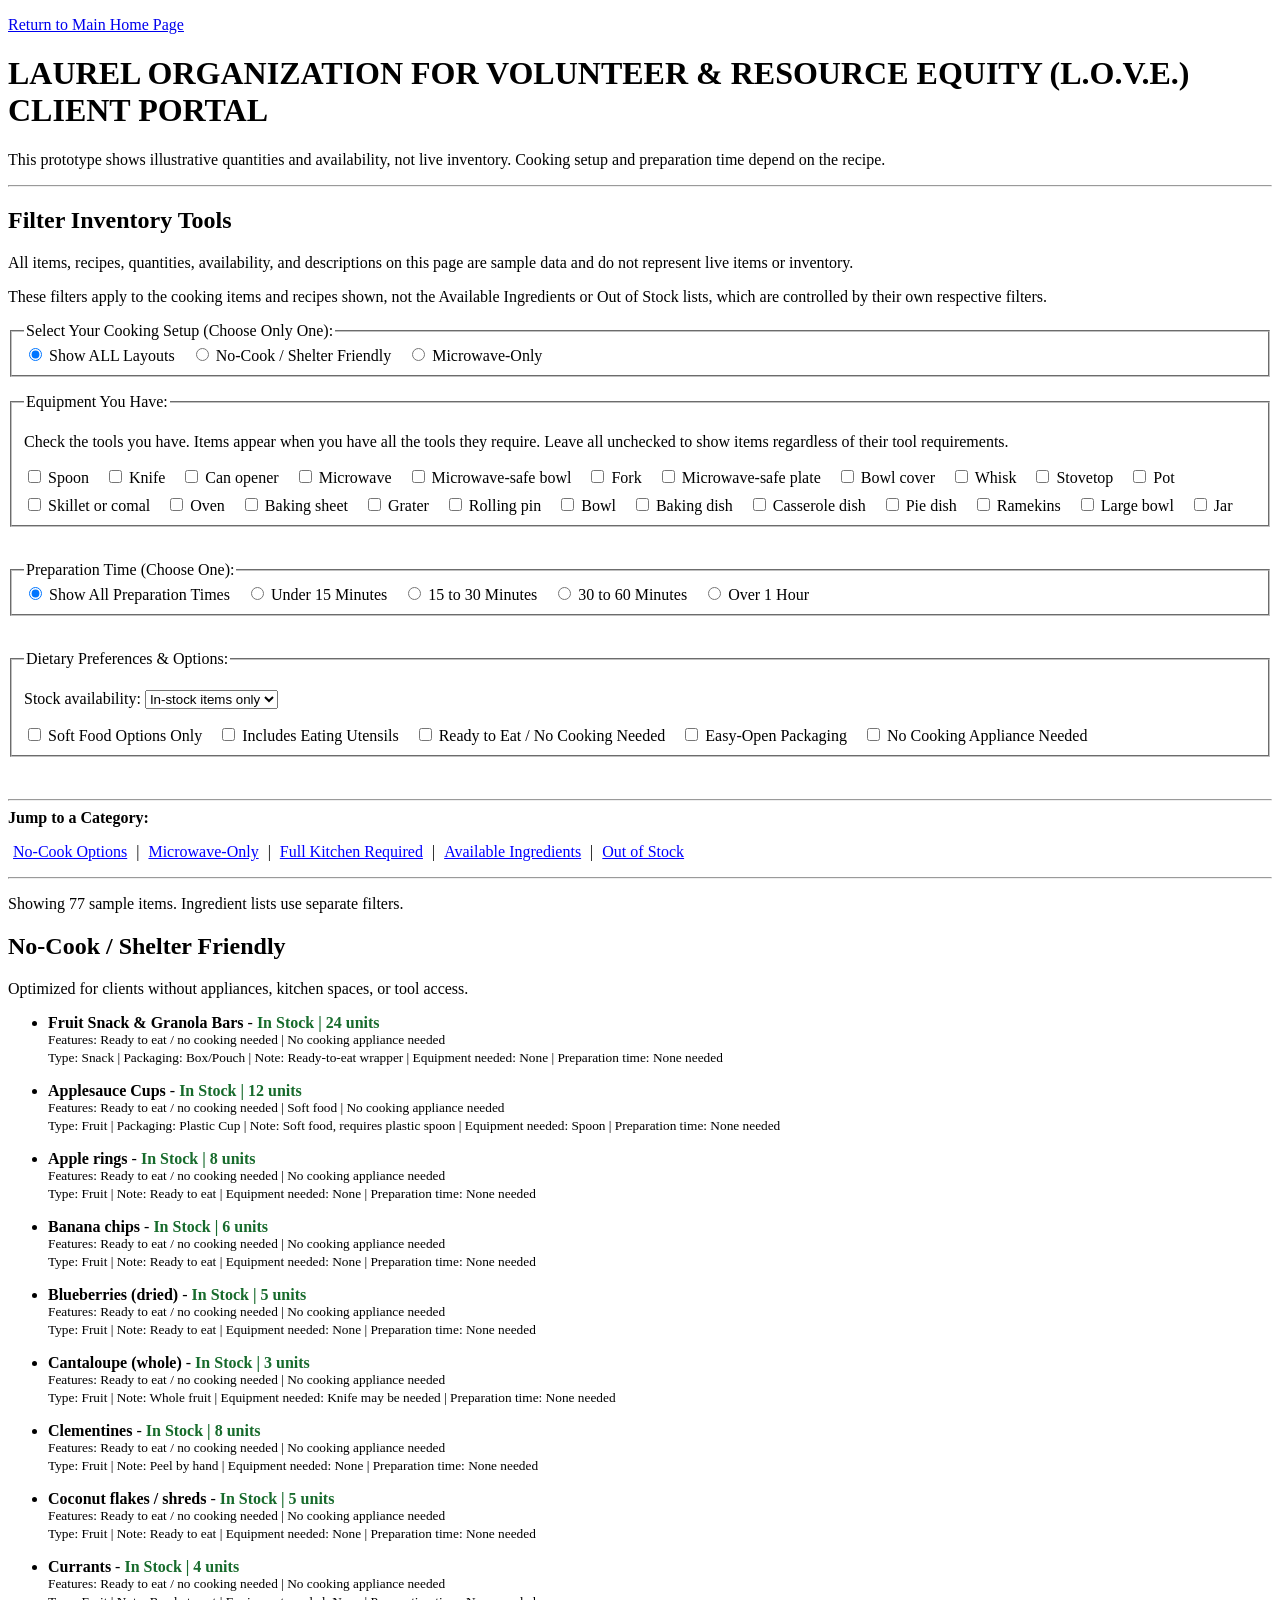
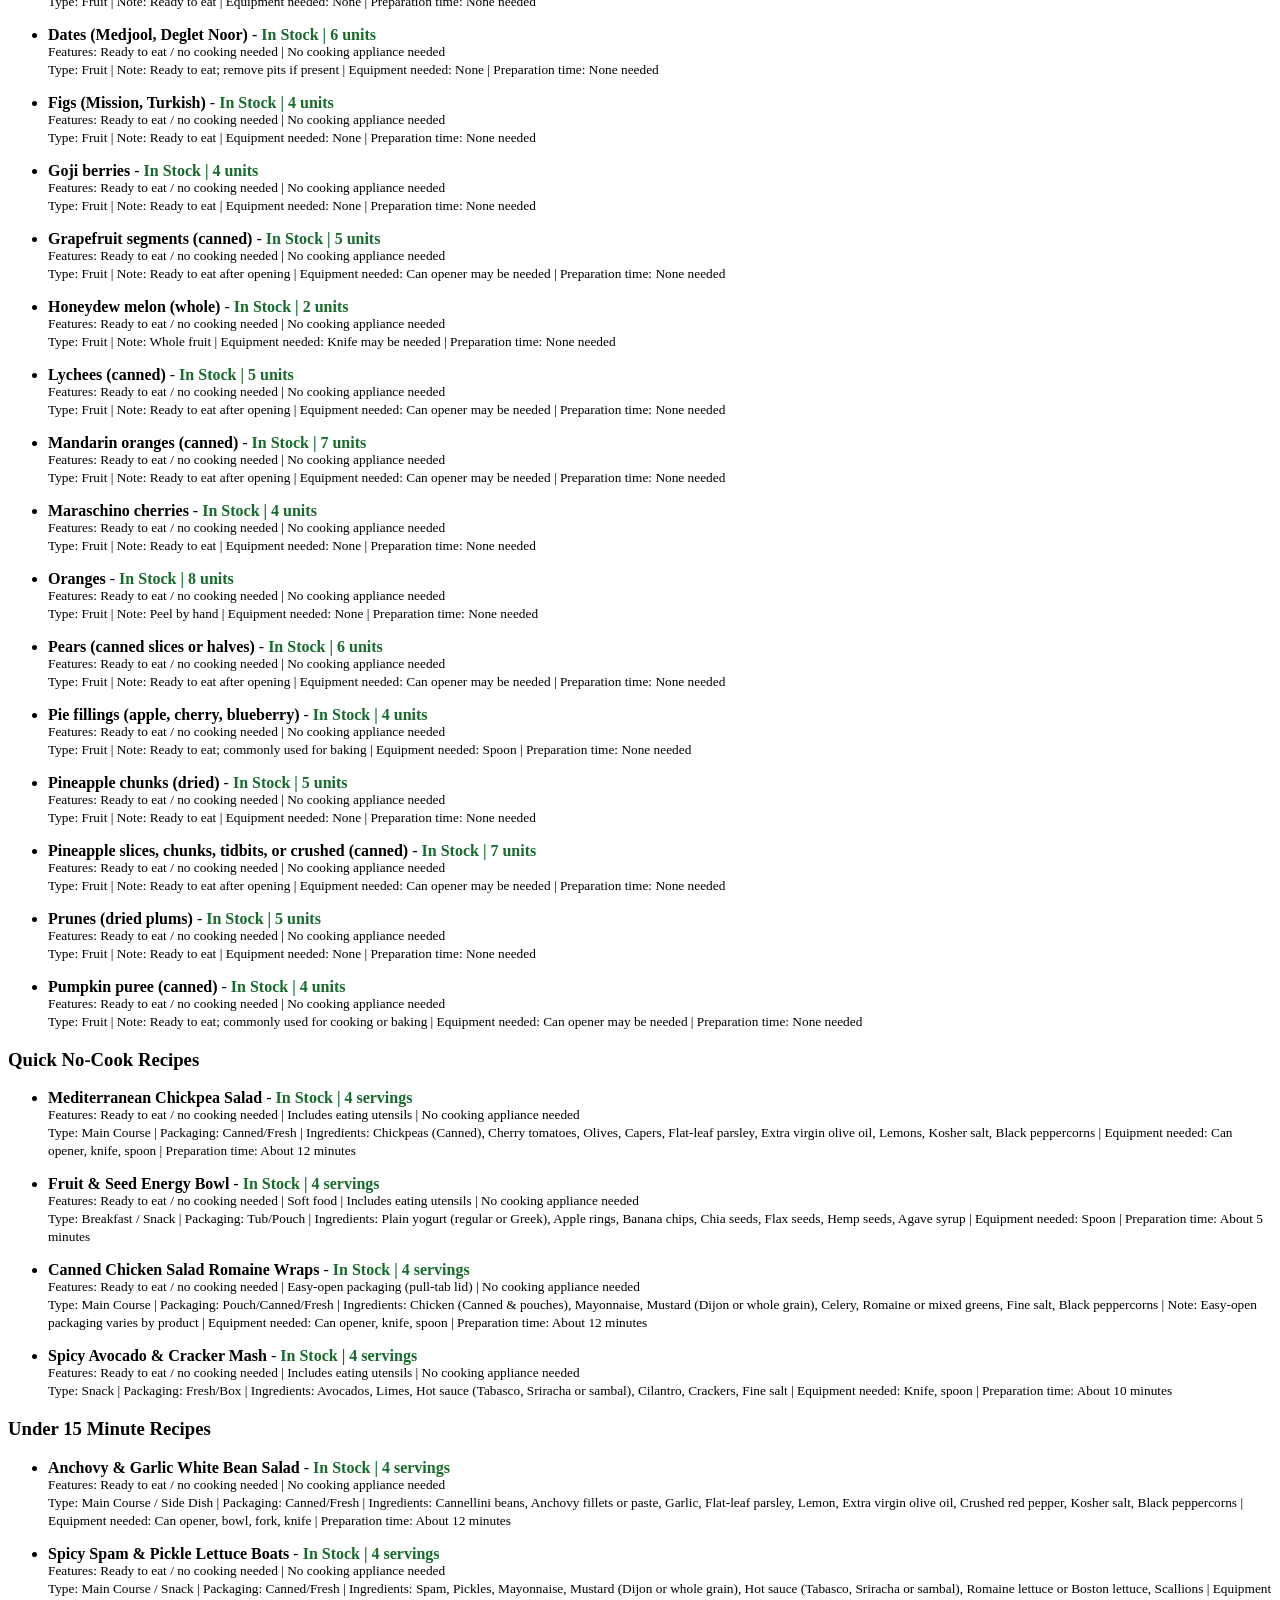
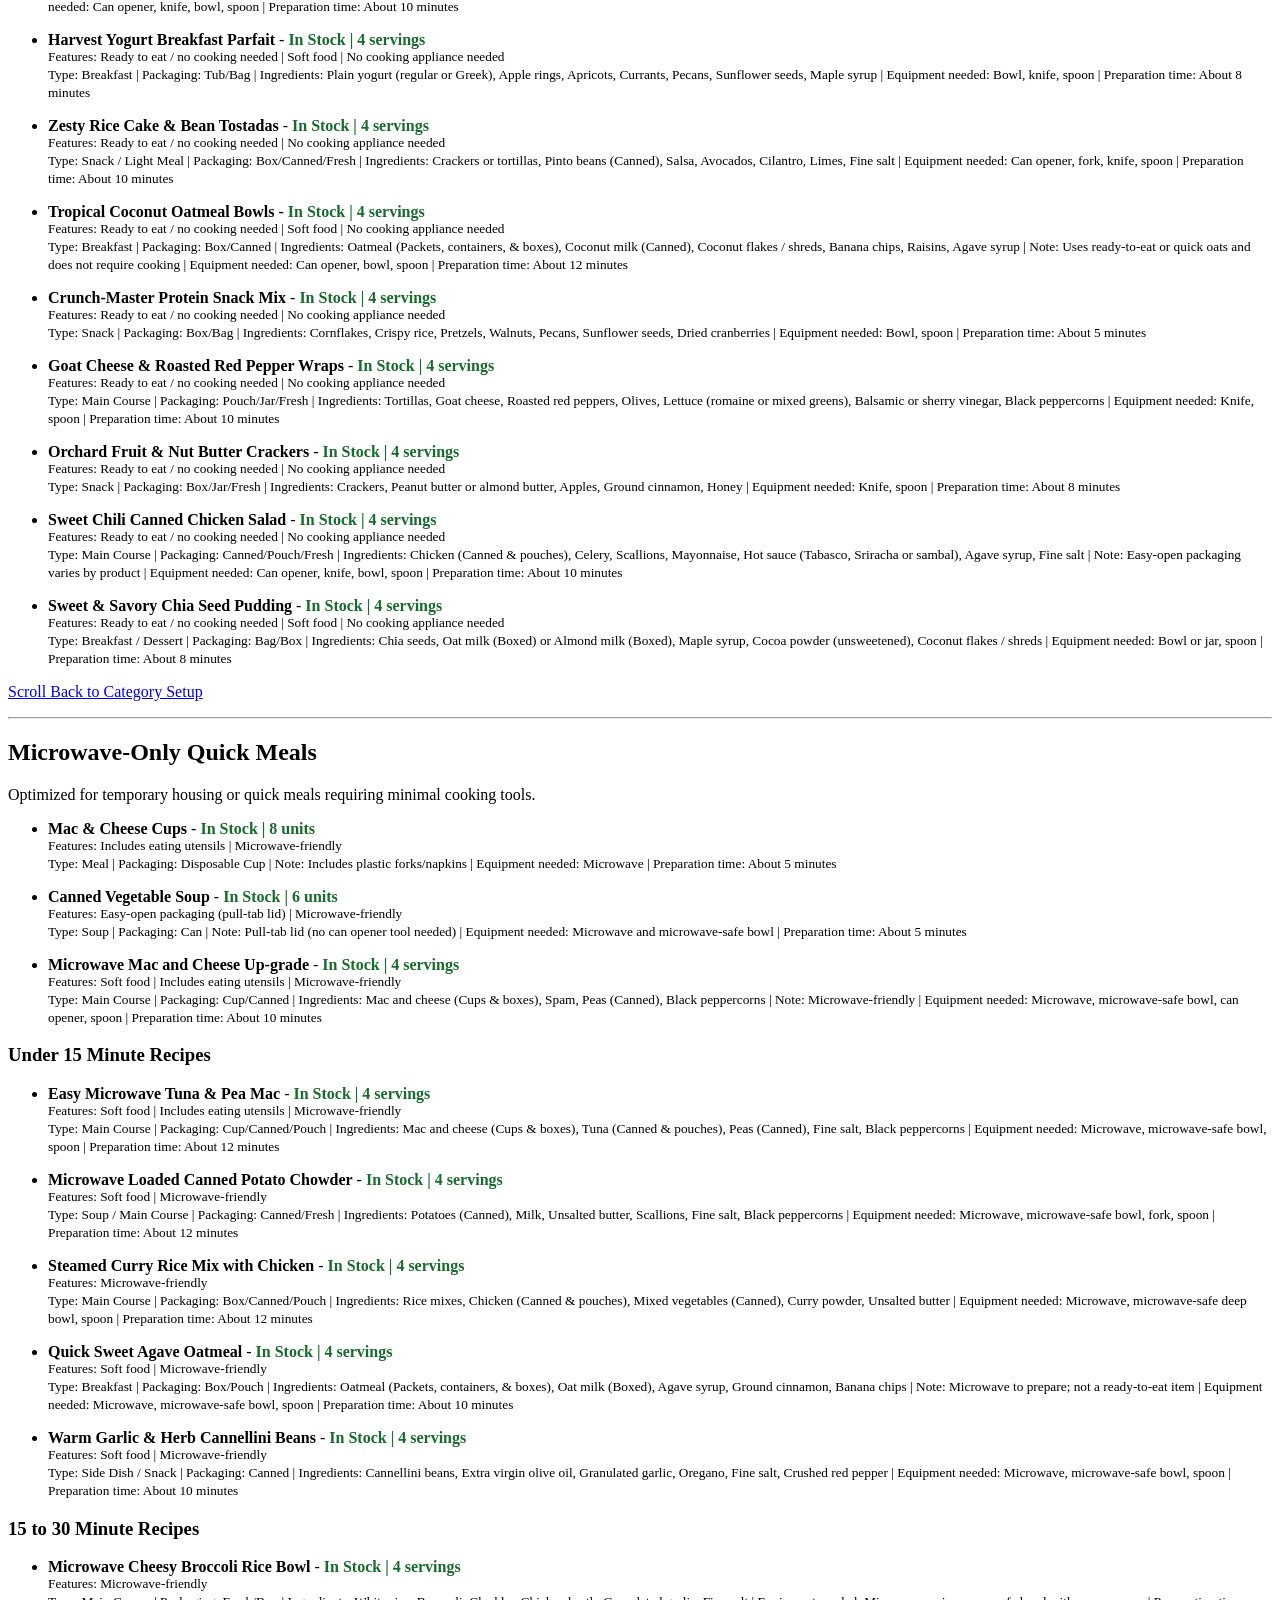
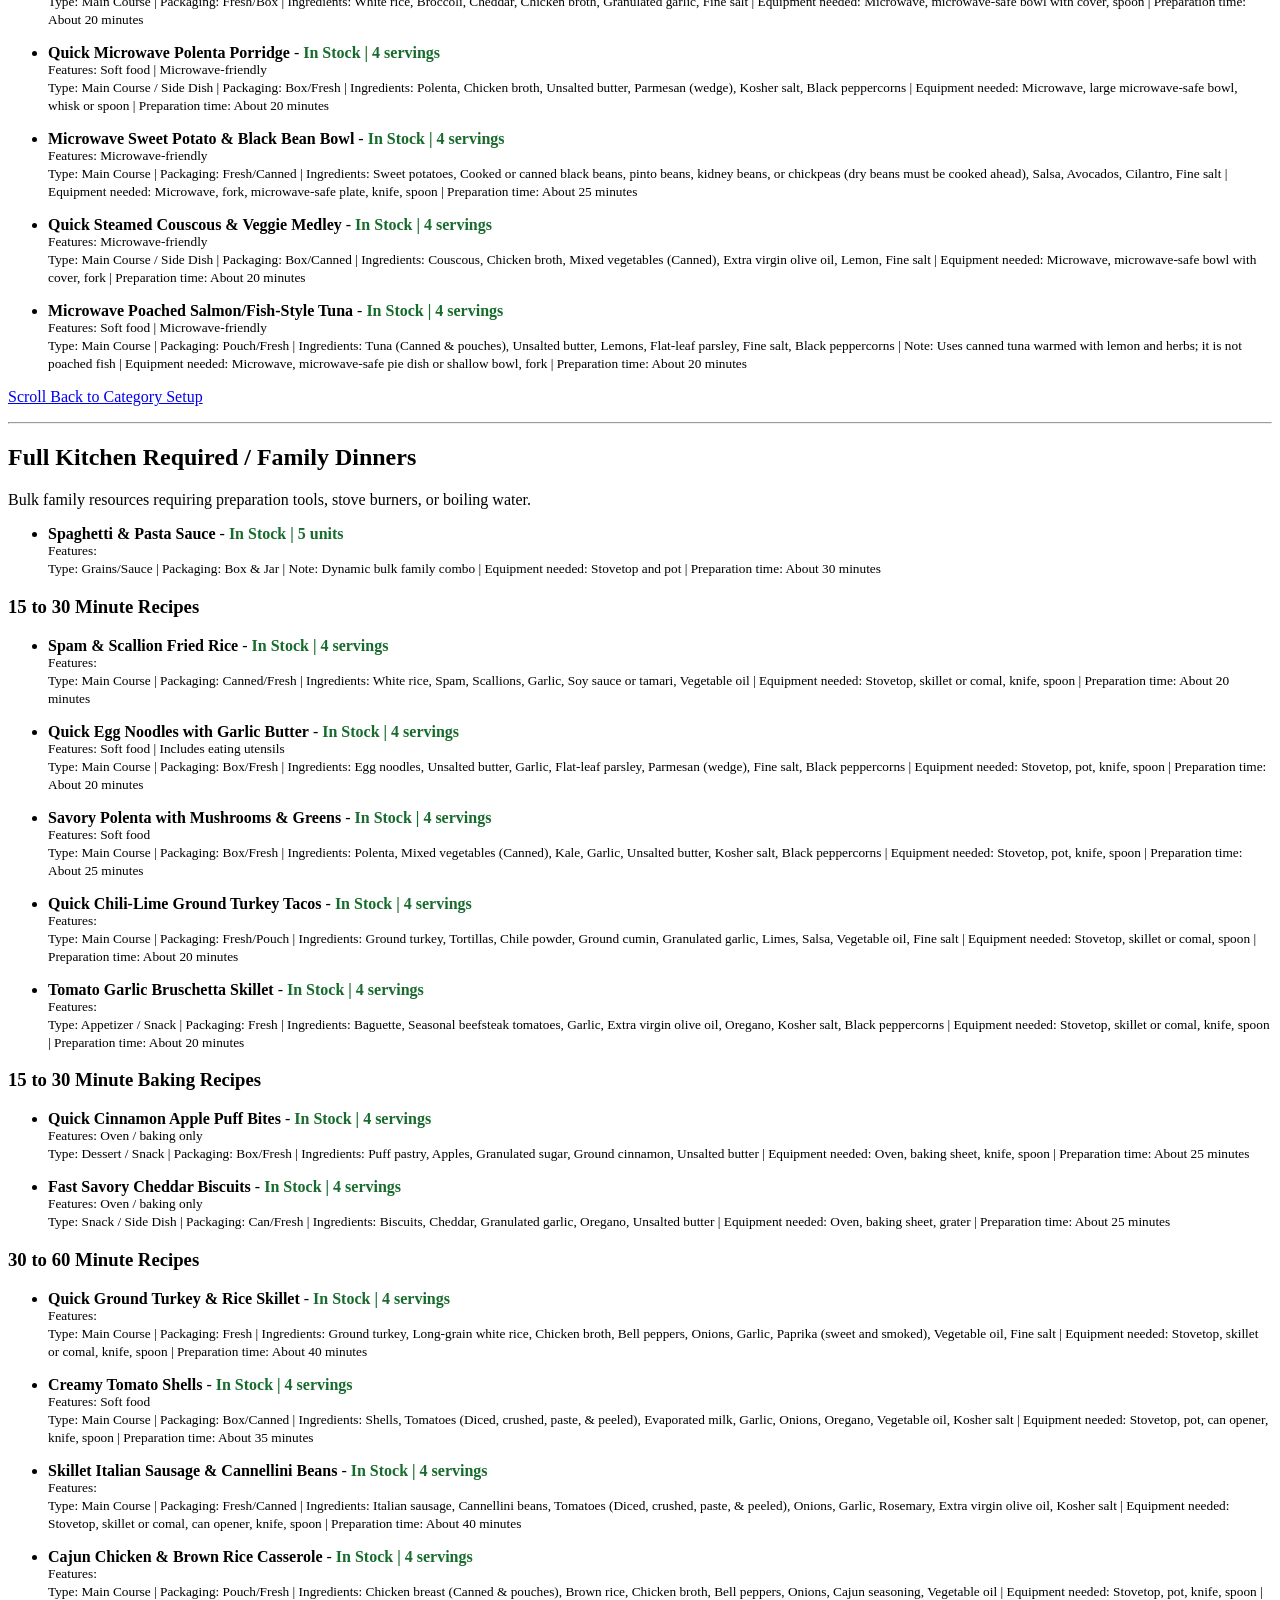
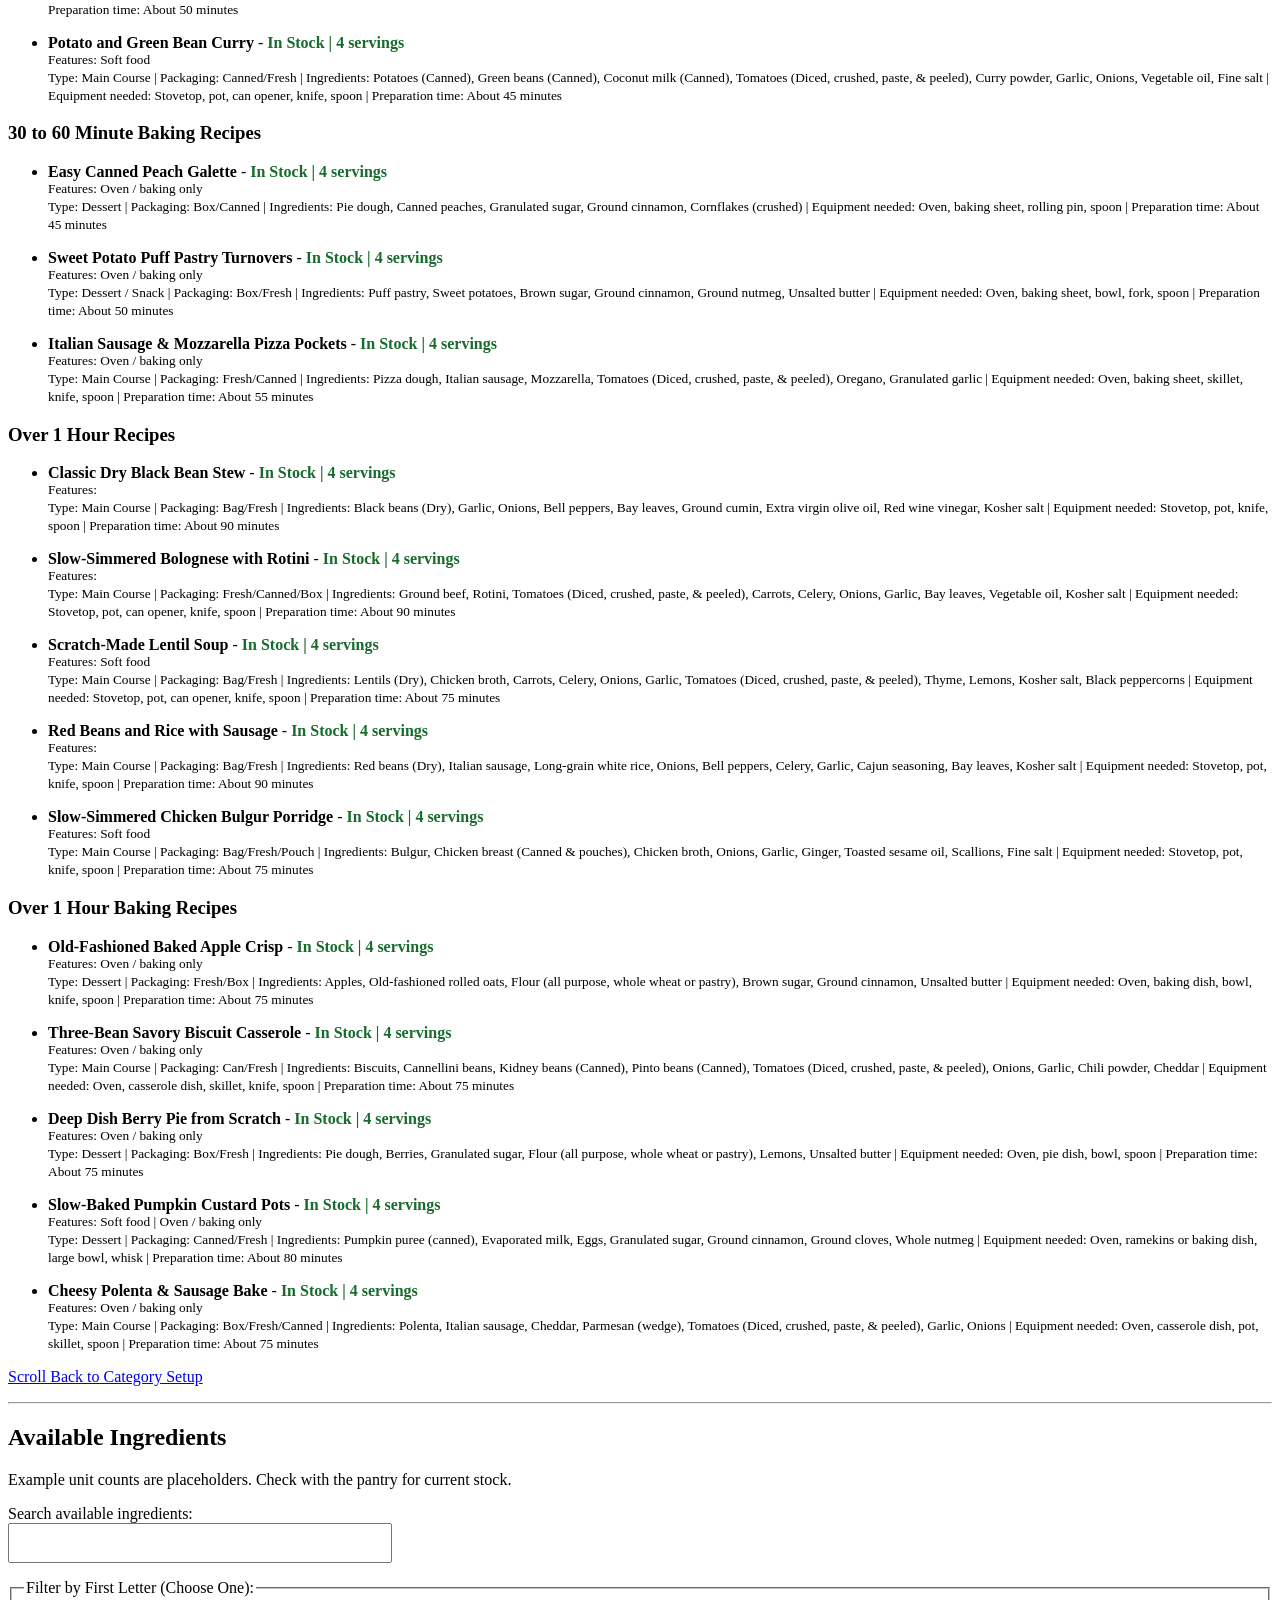
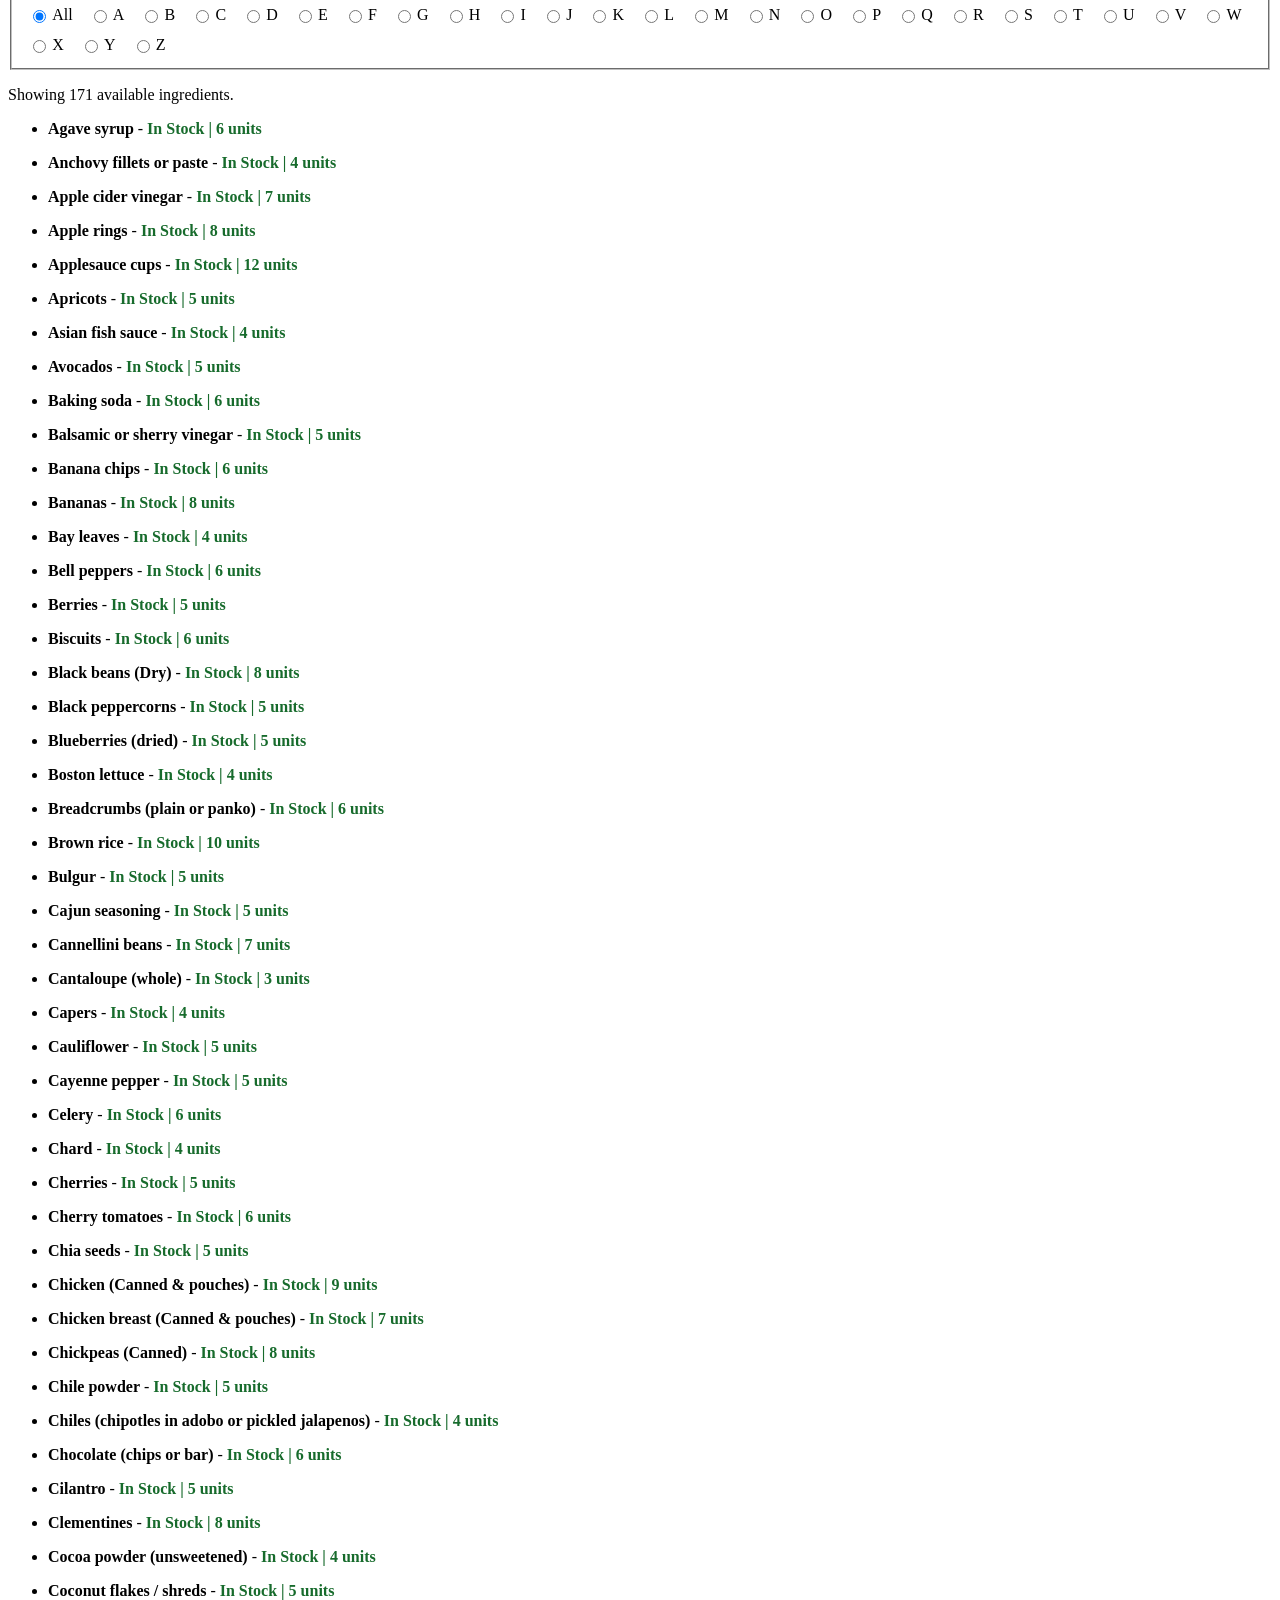
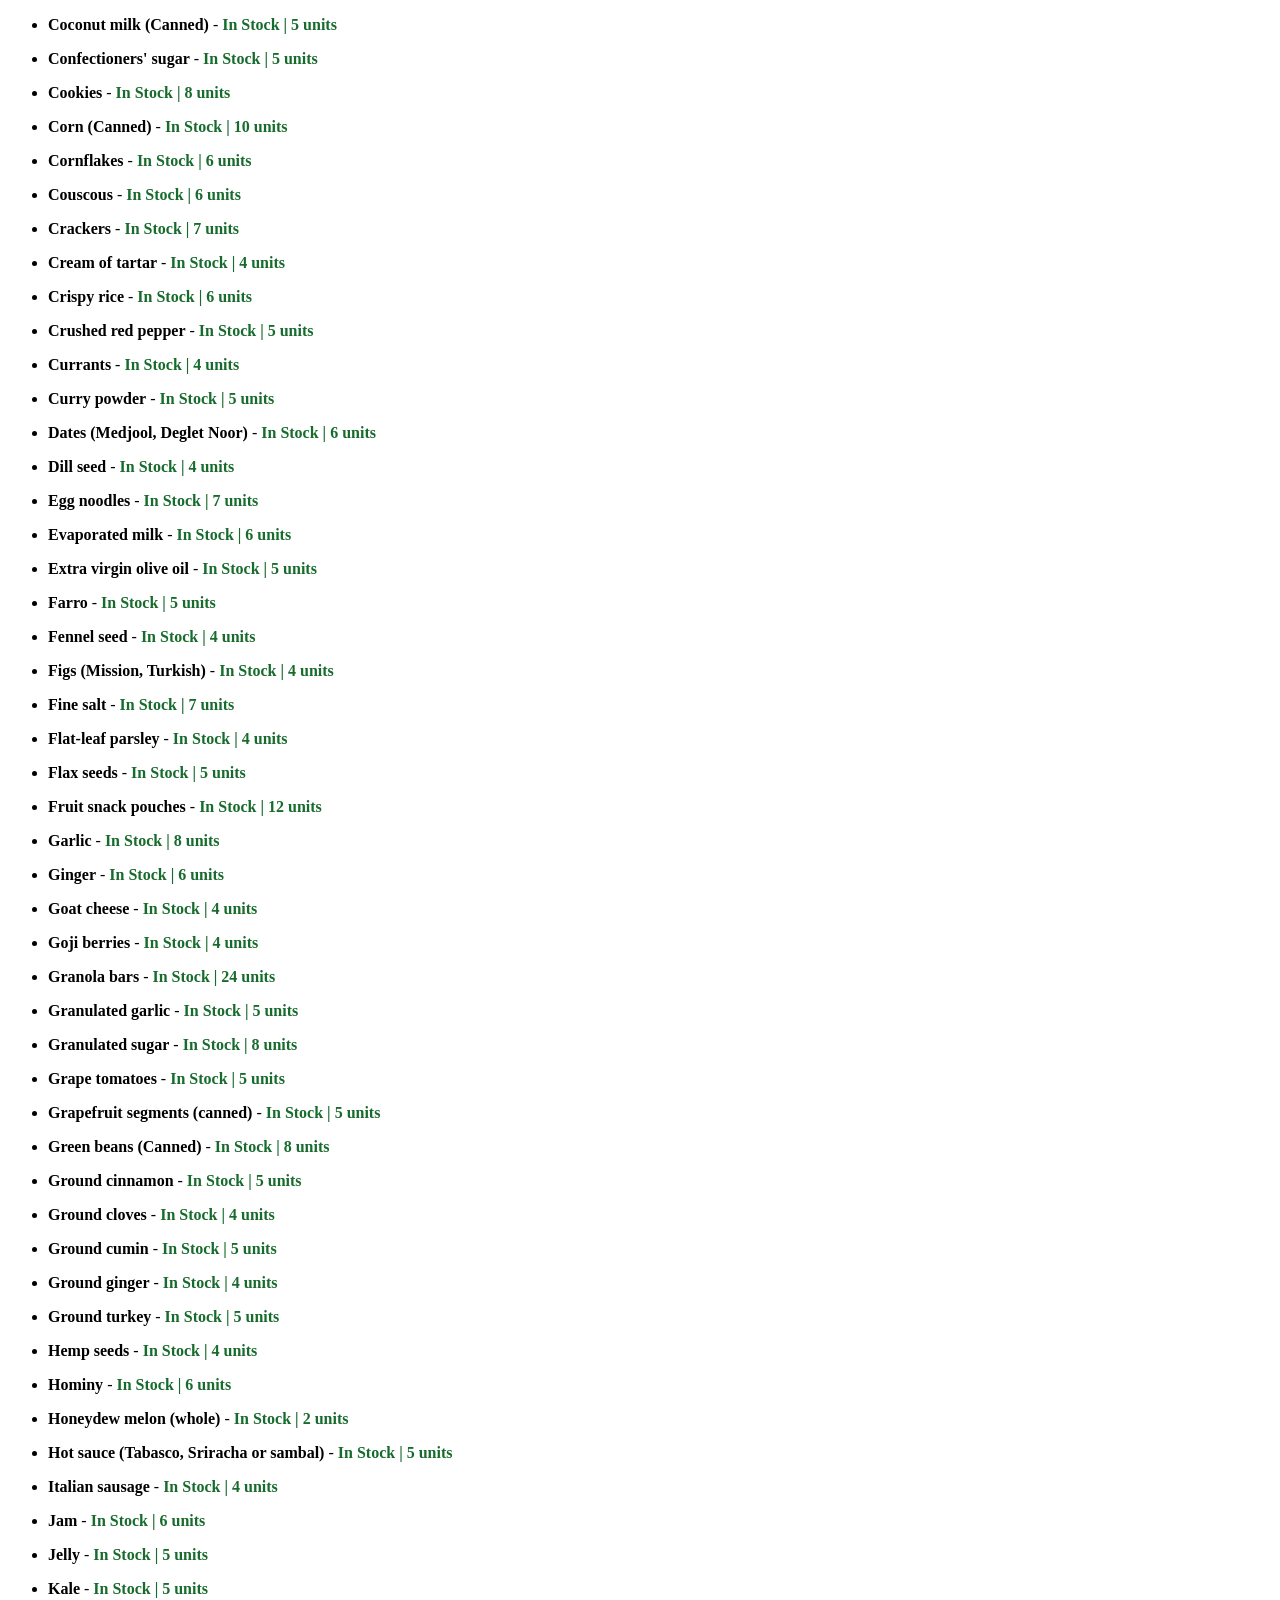
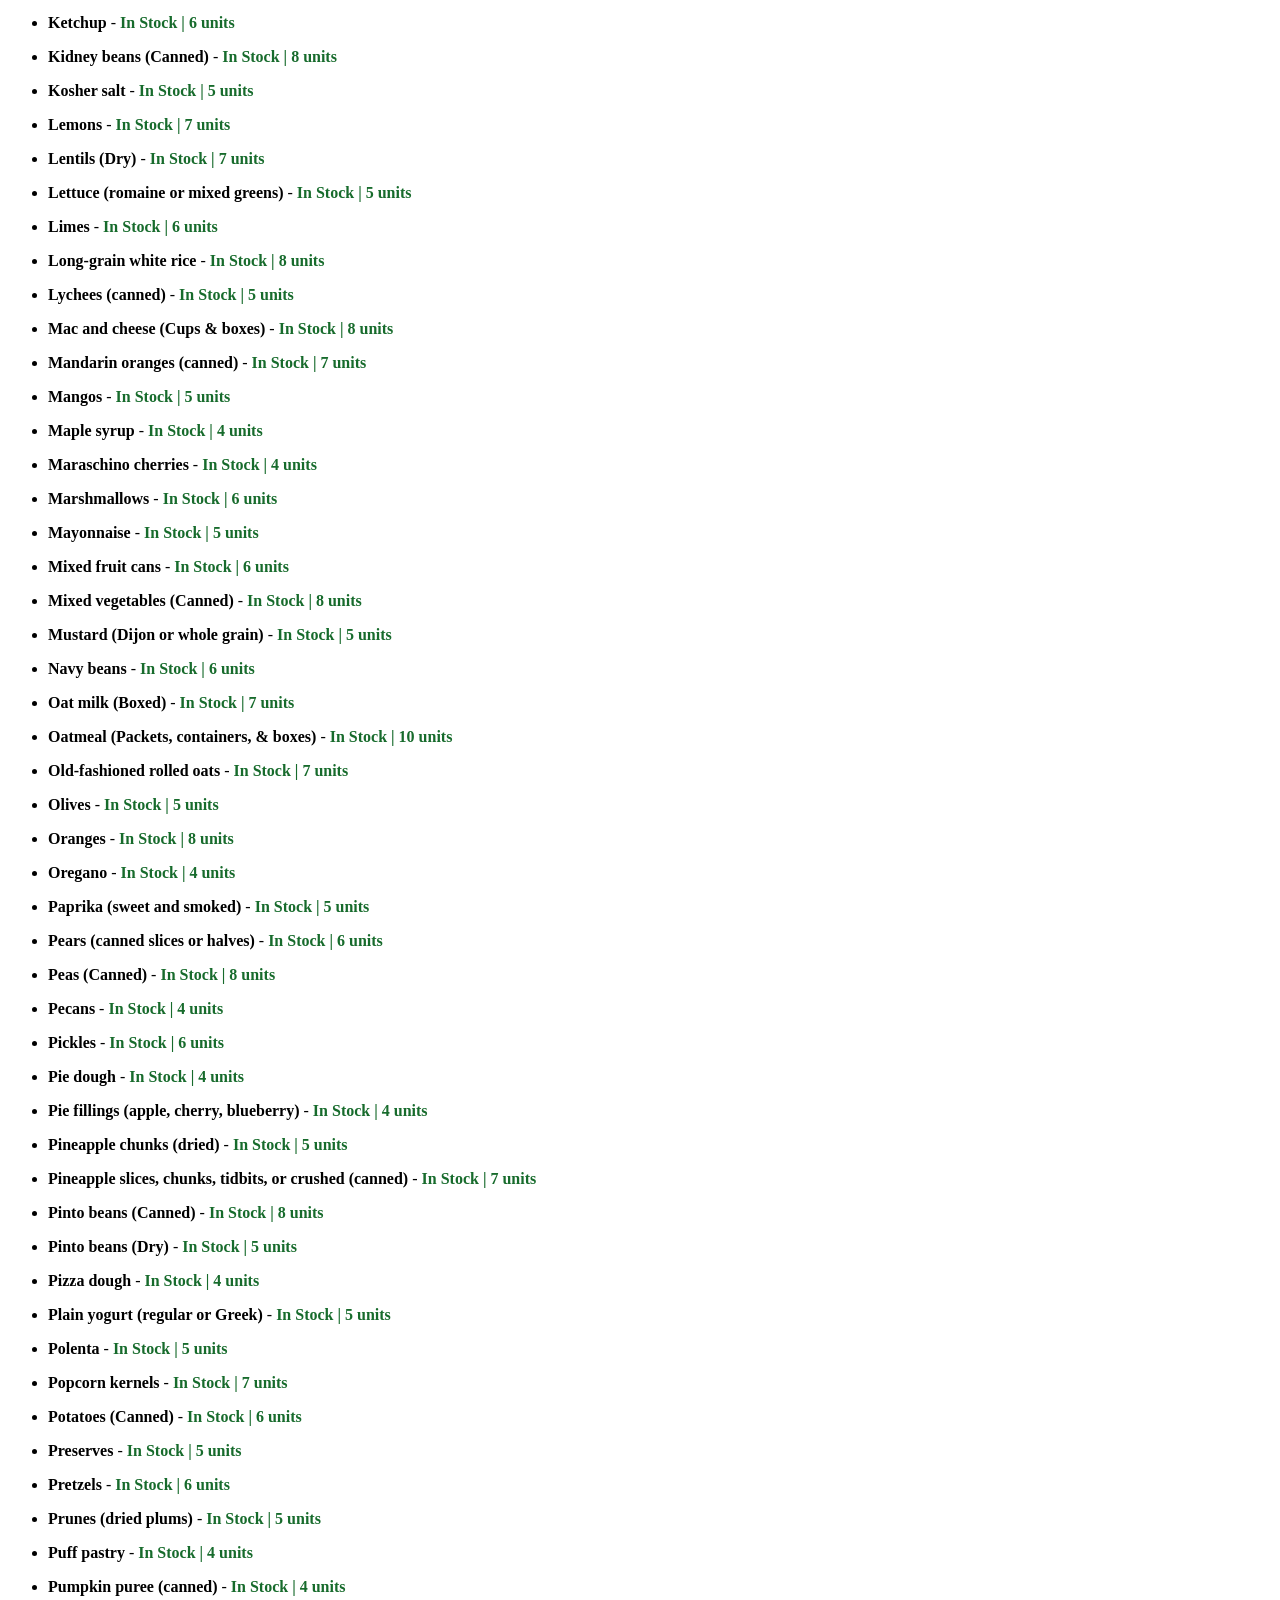
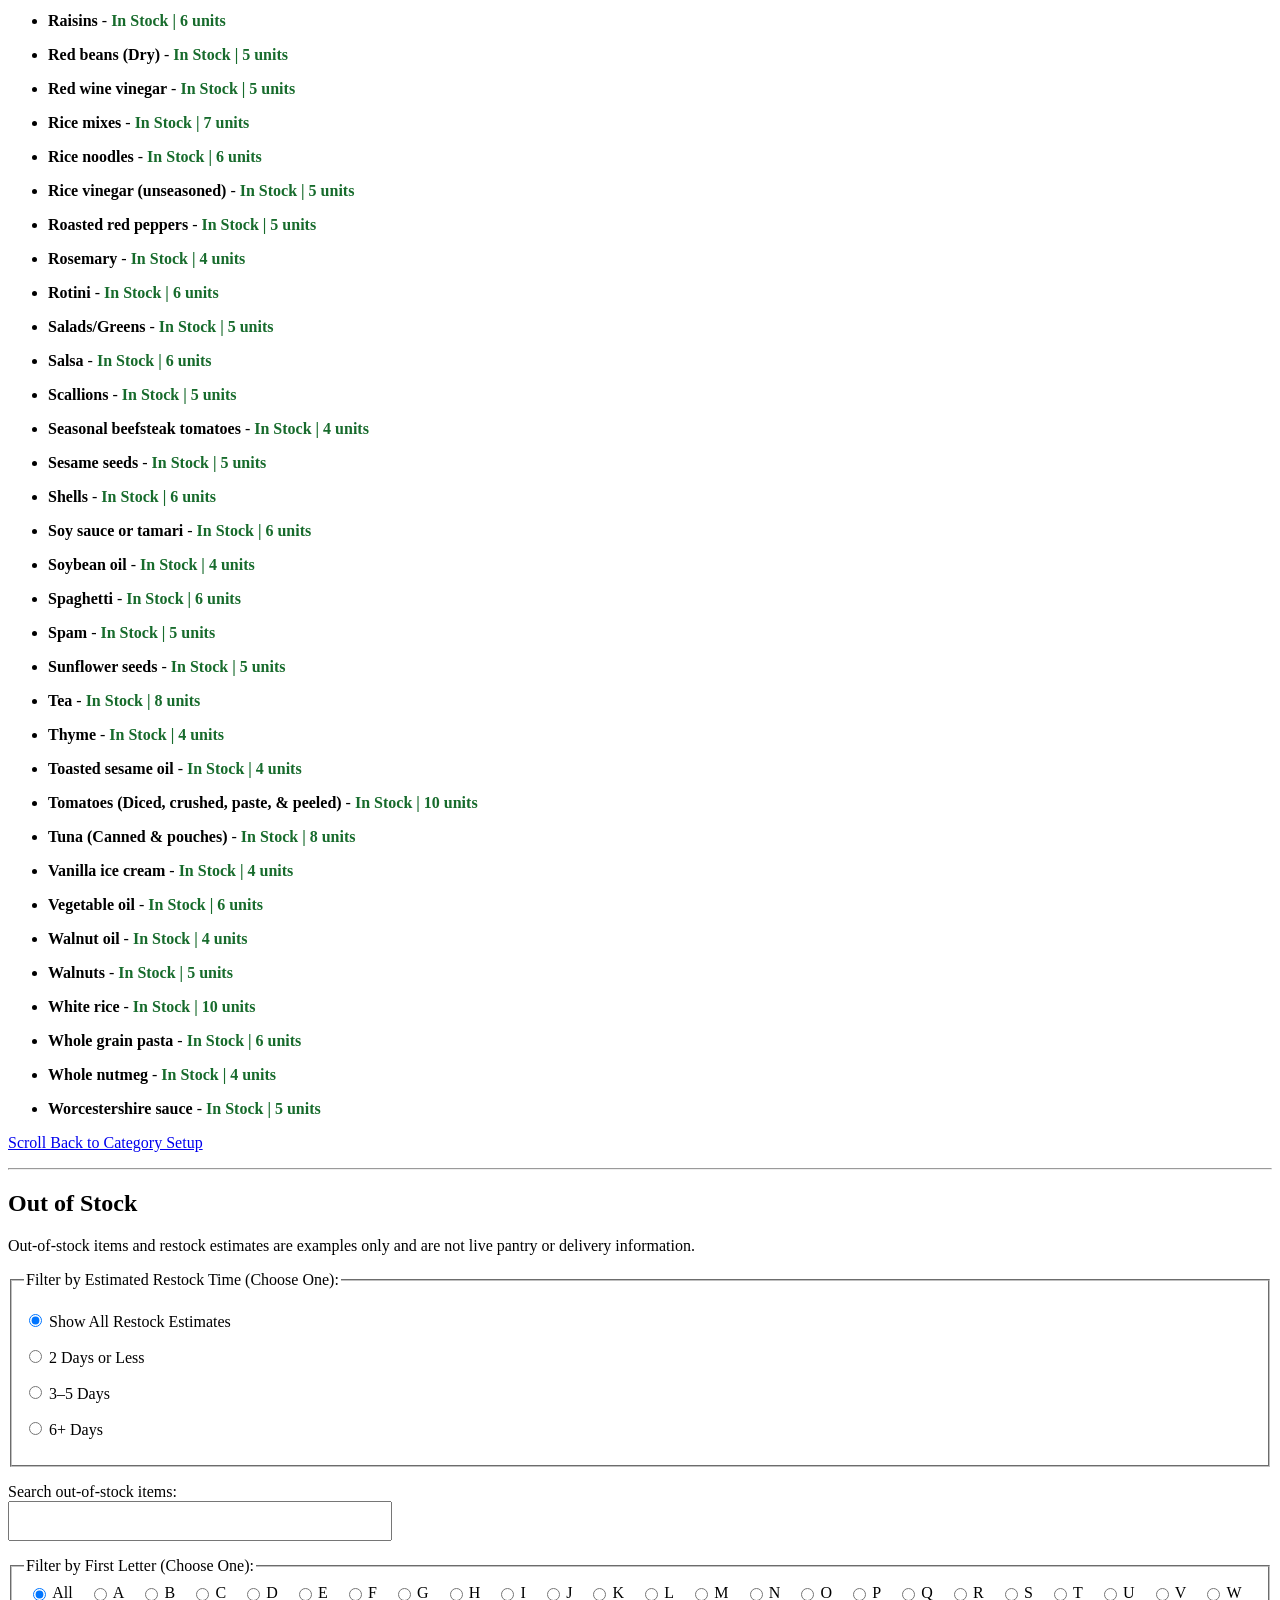
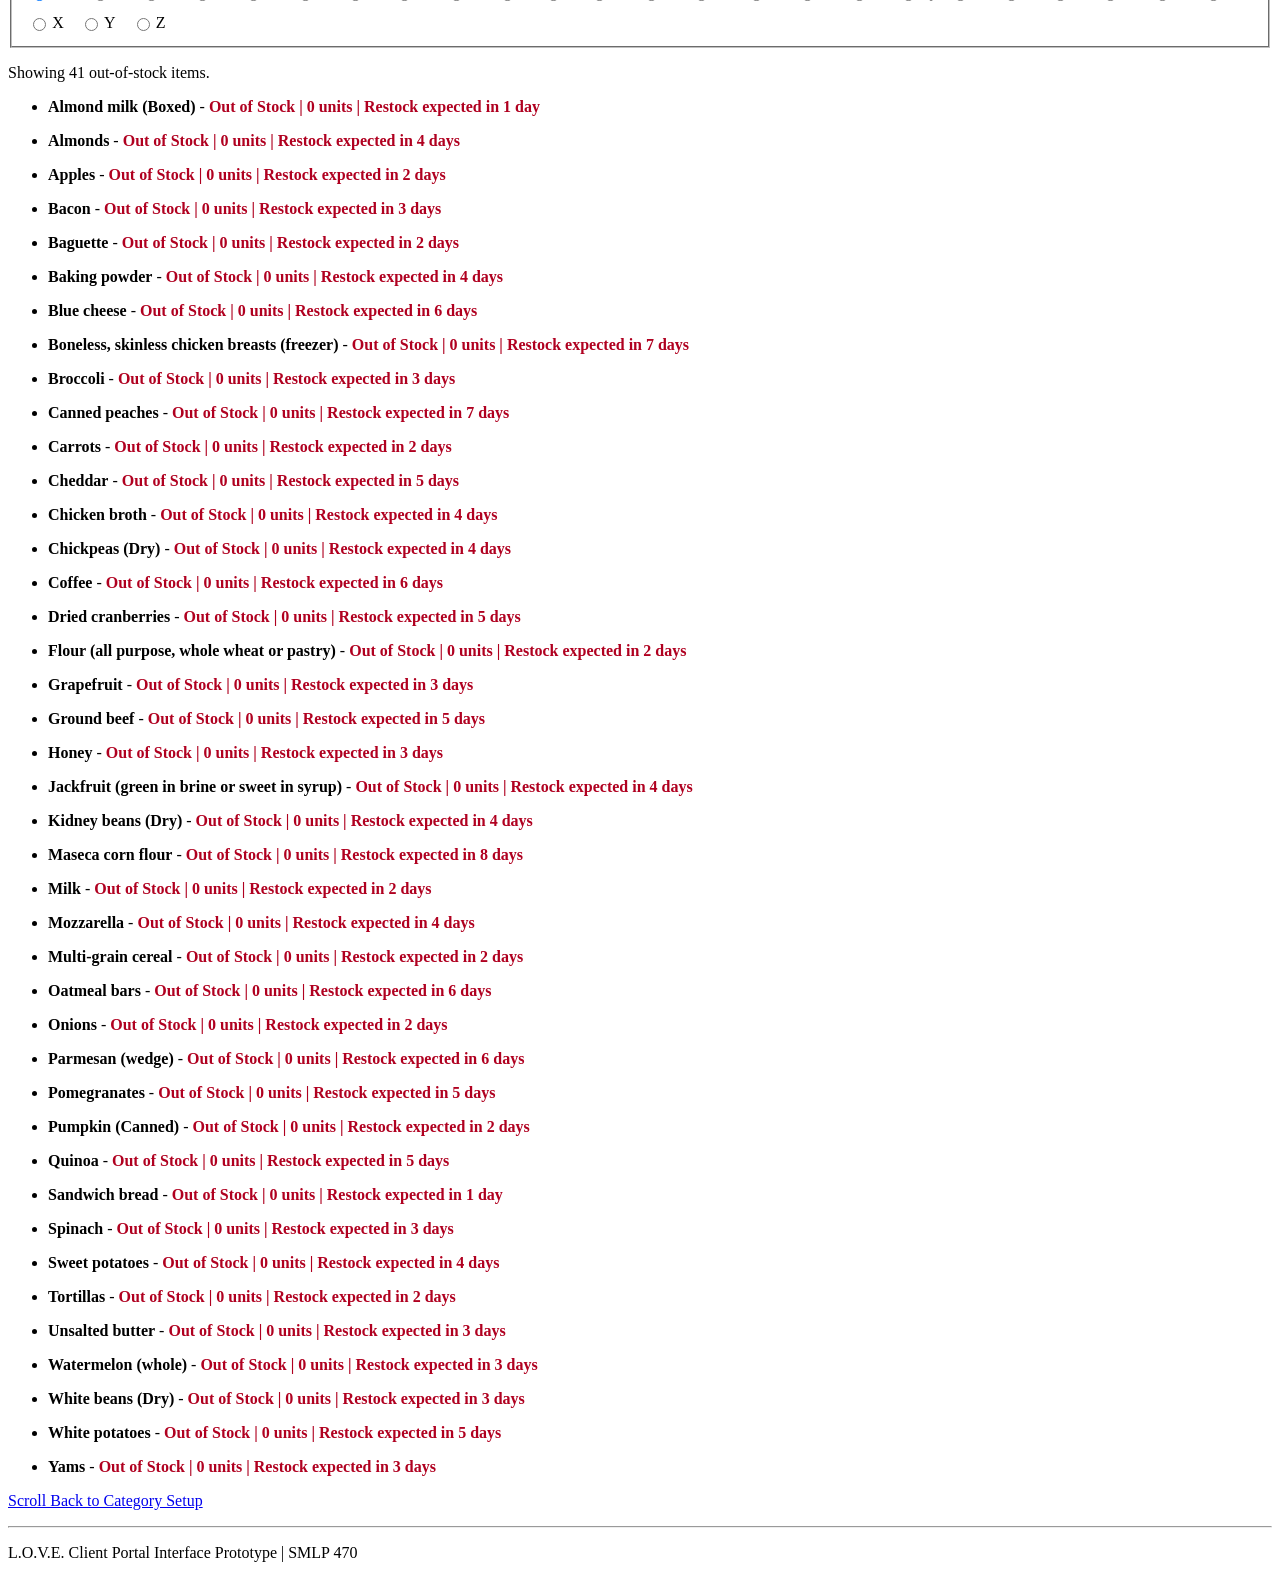
==== commit 10e5a9f6: "Add recipe options and expand Equipment You Have filters Co-authored-by: Copilot <223556219+Copilot@" ====
--- a/clientPortal.html
+++ b/clientPortal.html
@@ -144,6 +144,22 @@
           <label for="tool-microwave-safe-bowl">Microwave-safe bowl</label>
         </p>
         <p>
+          <input type="checkbox" id="tool-fork" name="kitchen-tools" value="fork">
+          <label for="tool-fork">Fork</label>
+        </p>
+        <p>
+          <input type="checkbox" id="tool-microwave-safe-plate" name="kitchen-tools" value="microwave-safe-plate">
+          <label for="tool-microwave-safe-plate">Microwave-safe plate</label>
+        </p>
+        <p>
+          <input type="checkbox" id="tool-bowl-cover" name="kitchen-tools" value="bowl-cover">
+          <label for="tool-bowl-cover">Bowl cover</label>
+        </p>
+        <p>
+          <input type="checkbox" id="tool-whisk" name="kitchen-tools" value="whisk">
+          <label for="tool-whisk">Whisk</label>
+        </p>
+        <p>
           <input type="checkbox" id="tool-stovetop" name="kitchen-tools" value="stovetop">
           <label for="tool-stovetop">Stovetop</label>
         </p>
@@ -154,6 +170,50 @@
         <p>
           <input type="checkbox" id="tool-skillet-comal" name="kitchen-tools" value="skillet-comal">
           <label for="tool-skillet-comal">Skillet or comal</label>
+        </p>
+        <p>
+          <input type="checkbox" id="tool-oven" name="kitchen-tools" value="oven">
+          <label for="tool-oven">Oven</label>
+        </p>
+        <p>
+          <input type="checkbox" id="tool-baking-sheet" name="kitchen-tools" value="baking-sheet">
+          <label for="tool-baking-sheet">Baking sheet</label>
+        </p>
+        <p>
+          <input type="checkbox" id="tool-grater" name="kitchen-tools" value="grater">
+          <label for="tool-grater">Grater</label>
+        </p>
+        <p>
+          <input type="checkbox" id="tool-rolling-pin" name="kitchen-tools" value="rolling-pin">
+          <label for="tool-rolling-pin">Rolling pin</label>
+        </p>
+        <p>
+          <input type="checkbox" id="tool-bowl" name="kitchen-tools" value="bowl">
+          <label for="tool-bowl">Bowl</label>
+        </p>
+        <p>
+          <input type="checkbox" id="tool-baking-dish" name="kitchen-tools" value="baking-dish">
+          <label for="tool-baking-dish">Baking dish</label>
+        </p>
+        <p>
+          <input type="checkbox" id="tool-casserole-dish" name="kitchen-tools" value="casserole-dish">
+          <label for="tool-casserole-dish">Casserole dish</label>
+        </p>
+        <p>
+          <input type="checkbox" id="tool-pie-dish" name="kitchen-tools" value="pie-dish">
+          <label for="tool-pie-dish">Pie dish</label>
+        </p>
+        <p>
+          <input type="checkbox" id="tool-ramekins" name="kitchen-tools" value="ramekins">
+          <label for="tool-ramekins">Ramekins</label>
+        </p>
+        <p>
+          <input type="checkbox" id="tool-large-bowl" name="kitchen-tools" value="large-bowl">
+          <label for="tool-large-bowl">Large bowl</label>
+        </p>
+        <p>
+          <input type="checkbox" id="tool-jar" name="kitchen-tools" value="jar">
+          <label for="tool-jar">Jar</label>
         </p>
       </div>
     </fieldset>
@@ -380,6 +440,49 @@
           <br><small>Type: Snack | Packaging: Fresh/Box | Ingredients: Avocados, Limes, Hot sauce (Tabasco, Sriracha or sambal), Cilantro, Crackers, Fine salt | Equipment needed: Knife, spoon | Preparation time: About 10 minutes</small>
         </li>
       </ul>
+      <h3>Under 15 Minute Recipes</h3>
+      <ul>
+        <li data-stock="instock" data-minutes="12" data-tools="can-opener bowl fork knife">
+          <strong>Anchovy &amp; Garlic White Bean Salad</strong> - <span class="status-in">In Stock | 4 servings</span>
+          <br><small>Type: Main Course / Side Dish | Packaging: Canned/Fresh | Ingredients: Cannellini beans, Anchovy fillets or paste, Garlic, Flat-leaf parsley, Lemon, Extra virgin olive oil, Crushed red pepper, Kosher salt, Black peppercorns | Equipment needed: Can opener, bowl, fork, knife | Preparation time: About 12 minutes</small>
+        </li>
+        <li data-stock="instock" data-minutes="10" data-tools="can-opener knife bowl spoon">
+          <strong>Spicy Spam &amp; Pickle Lettuce Boats</strong> - <span class="status-in">In Stock | 4 servings</span>
+          <br><small>Type: Main Course / Snack | Packaging: Canned/Fresh | Ingredients: Spam, Pickles, Mayonnaise, Mustard (Dijon or whole grain), Hot sauce (Tabasco, Sriracha or sambal), Romaine lettuce or Boston lettuce, Scallions | Equipment needed: Can opener, knife, bowl, spoon | Preparation time: About 10 minutes</small>
+        </li>
+        <li data-stock="instock" data-minutes="8" data-soft="true" data-tools="bowl knife spoon">
+          <strong>Harvest Yogurt Breakfast Parfait</strong> - <span class="status-in">In Stock | 4 servings</span>
+          <br><small>Type: Breakfast | Packaging: Tub/Bag | Ingredients: Plain yogurt (regular or Greek), Apple rings, Apricots, Currants, Pecans, Sunflower seeds, Maple syrup | Equipment needed: Bowl, knife, spoon | Preparation time: About 8 minutes</small>
+        </li>
+        <li data-stock="instock" data-minutes="10" data-tools="can-opener fork knife spoon">
+          <strong>Zesty Rice Cake &amp; Bean Tostadas</strong> - <span class="status-in">In Stock | 4 servings</span>
+          <br><small>Type: Snack / Light Meal | Packaging: Box/Canned/Fresh | Ingredients: Crackers or tortillas, Pinto beans (Canned), Salsa, Avocados, Cilantro, Limes, Fine salt | Equipment needed: Can opener, fork, knife, spoon | Preparation time: About 10 minutes</small>
+        </li>
+        <li data-stock="instock" data-minutes="12" data-soft="true" data-tools="can-opener bowl spoon">
+          <strong>Tropical Coconut Oatmeal Bowls</strong> - <span class="status-in">In Stock | 4 servings</span>
+          <br><small>Type: Breakfast | Packaging: Box/Canned | Ingredients: Oatmeal (Packets, containers, &amp; boxes), Coconut milk (Canned), Coconut flakes / shreds, Banana chips, Raisins, Agave syrup | Note: Uses ready-to-eat or quick oats and does not require cooking | Equipment needed: Can opener, bowl, spoon | Preparation time: About 12 minutes</small>
+        </li>
+        <li data-stock="instock" data-minutes="5" data-tools="bowl spoon">
+          <strong>Crunch-Master Protein Snack Mix</strong> - <span class="status-in">In Stock | 4 servings</span>
+          <br><small>Type: Snack | Packaging: Box/Bag | Ingredients: Cornflakes, Crispy rice, Pretzels, Walnuts, Pecans, Sunflower seeds, Dried cranberries | Equipment needed: Bowl, spoon | Preparation time: About 5 minutes</small>
+        </li>
+        <li data-stock="instock" data-minutes="10" data-tools="knife spoon">
+          <strong>Goat Cheese &amp; Roasted Red Pepper Wraps</strong> - <span class="status-in">In Stock | 4 servings</span>
+          <br><small>Type: Main Course | Packaging: Pouch/Jar/Fresh | Ingredients: Tortillas, Goat cheese, Roasted red peppers, Olives, Lettuce (romaine or mixed greens), Balsamic or sherry vinegar, Black peppercorns | Equipment needed: Knife, spoon | Preparation time: About 10 minutes</small>
+        </li>
+        <li data-stock="instock" data-minutes="8" data-tools="knife spoon">
+          <strong>Orchard Fruit &amp; Nut Butter Crackers</strong> - <span class="status-in">In Stock | 4 servings</span>
+          <br><small>Type: Snack | Packaging: Box/Jar/Fresh | Ingredients: Crackers, Peanut butter or almond butter, Apples, Ground cinnamon, Honey | Equipment needed: Knife, spoon | Preparation time: About 8 minutes</small>
+        </li>
+        <li data-stock="instock" data-minutes="10" data-tools="can-opener knife bowl spoon">
+          <strong>Sweet Chili Canned Chicken Salad</strong> - <span class="status-in">In Stock | 4 servings</span>
+          <br><small>Type: Main Course | Packaging: Canned/Pouch/Fresh | Ingredients: Chicken (Canned &amp; pouches), Celery, Scallions, Mayonnaise, Hot sauce (Tabasco, Sriracha or sambal), Agave syrup, Fine salt | Note: Easy-open packaging varies by product | Equipment needed: Can opener, knife, bowl, spoon | Preparation time: About 10 minutes</small>
+        </li>
+        <li data-stock="instock" data-minutes="8" data-soft="true" data-tools="spoon" data-tools-any="bowl jar">
+          <strong>Sweet &amp; Savory Chia Seed Pudding</strong> - <span class="status-in">In Stock | 4 servings</span>
+          <br><small>Type: Breakfast / Dessert | Packaging: Bag/Box | Ingredients: Chia seeds, Oat milk (Boxed) or Almond milk (Boxed), Maple syrup, Cocoa powder (unsweetened), Coconut flakes / shreds | Equipment needed: Bowl or jar, spoon | Preparation time: About 8 minutes</small>
+        </li>
+      </ul>
       <p><a href="#top">Scroll Back to Category Setup</a></p>
     </section>
 
@@ -403,6 +506,52 @@
           <br><small>Type: Main Course | Packaging: Cup/Canned | Ingredients: Mac and cheese (Cups &amp; boxes), Spam, Peas (Canned), Black peppercorns | Note: Microwave-friendly | Equipment needed: Microwave, microwave-safe bowl, can opener, spoon | Preparation time: About 10 minutes</small>
         </li>
       </ul>
+      <h3>Under 15 Minute Recipes</h3>
+      <ul>
+        <li data-stock="instock" data-minutes="12" data-soft="true" data-utensils="true" data-tools="microwave microwave-safe-bowl spoon">
+          <strong>Easy Microwave Tuna &amp; Pea Mac</strong> - <span class="status-in">In Stock | 4 servings</span>
+          <br><small>Type: Main Course | Packaging: Cup/Canned/Pouch | Ingredients: Mac and cheese (Cups &amp; boxes), Tuna (Canned &amp; pouches), Peas (Canned), Fine salt, Black peppercorns | Equipment needed: Microwave, microwave-safe bowl, spoon | Preparation time: About 12 minutes</small>
+        </li>
+        <li data-stock="instock" data-minutes="12" data-soft="true" data-tools="microwave microwave-safe-bowl fork spoon">
+          <strong>Microwave Loaded Canned Potato Chowder</strong> - <span class="status-in">In Stock | 4 servings</span>
+          <br><small>Type: Soup / Main Course | Packaging: Canned/Fresh | Ingredients: Potatoes (Canned), Milk, Unsalted butter, Scallions, Fine salt, Black peppercorns | Equipment needed: Microwave, microwave-safe bowl, fork, spoon | Preparation time: About 12 minutes</small>
+        </li>
+        <li data-stock="instock" data-minutes="12" data-tools="microwave microwave-safe-bowl spoon">
+          <strong>Steamed Curry Rice Mix with Chicken</strong> - <span class="status-in">In Stock | 4 servings</span>
+          <br><small>Type: Main Course | Packaging: Box/Canned/Pouch | Ingredients: Rice mixes, Chicken (Canned &amp; pouches), Mixed vegetables (Canned), Curry powder, Unsalted butter | Equipment needed: Microwave, microwave-safe deep bowl, spoon | Preparation time: About 12 minutes</small>
+        </li>
+        <li data-stock="instock" data-minutes="10" data-soft="true" data-tools="microwave microwave-safe-bowl spoon">
+          <strong>Quick Sweet Agave Oatmeal</strong> - <span class="status-in">In Stock | 4 servings</span>
+          <br><small>Type: Breakfast | Packaging: Box/Pouch | Ingredients: Oatmeal (Packets, containers, &amp; boxes), Oat milk (Boxed), Agave syrup, Ground cinnamon, Banana chips | Note: Microwave to prepare; not a ready-to-eat item | Equipment needed: Microwave, microwave-safe bowl, spoon | Preparation time: About 10 minutes</small>
+        </li>
+        <li data-stock="instock" data-minutes="10" data-soft="true" data-tools="microwave microwave-safe-bowl spoon">
+          <strong>Warm Garlic &amp; Herb Cannellini Beans</strong> - <span class="status-in">In Stock | 4 servings</span>
+          <br><small>Type: Side Dish / Snack | Packaging: Canned | Ingredients: Cannellini beans, Extra virgin olive oil, Granulated garlic, Oregano, Fine salt, Crushed red pepper | Equipment needed: Microwave, microwave-safe bowl, spoon | Preparation time: About 10 minutes</small>
+        </li>
+      </ul>
+      <h3>15 to 30 Minute Recipes</h3>
+      <ul>
+        <li data-stock="instock" data-minutes="20" data-tools="microwave microwave-safe-bowl bowl-cover spoon">
+          <strong>Microwave Cheesy Broccoli Rice Bowl</strong> - <span class="status-in">In Stock | 4 servings</span>
+          <br><small>Type: Main Course | Packaging: Fresh/Box | Ingredients: White rice, Broccoli, Cheddar, Chicken broth, Granulated garlic, Fine salt | Equipment needed: Microwave, microwave-safe bowl with cover, spoon | Preparation time: About 20 minutes</small>
+        </li>
+        <li data-stock="instock" data-minutes="20" data-soft="true" data-tools="microwave microwave-safe-bowl" data-tools-any="whisk spoon">
+          <strong>Quick Microwave Polenta Porridge</strong> - <span class="status-in">In Stock | 4 servings</span>
+          <br><small>Type: Main Course / Side Dish | Packaging: Box/Fresh | Ingredients: Polenta, Chicken broth, Unsalted butter, Parmesan (wedge), Kosher salt, Black peppercorns | Equipment needed: Microwave, large microwave-safe bowl, whisk or spoon | Preparation time: About 20 minutes</small>
+        </li>
+        <li data-stock="instock" data-minutes="25" data-tools="microwave microwave-safe-plate fork knife spoon">
+          <strong>Microwave Sweet Potato &amp; Black Bean Bowl</strong> - <span class="status-in">In Stock | 4 servings</span>
+          <br><small>Type: Main Course | Packaging: Fresh/Canned | Ingredients: Sweet potatoes, Cooked or canned black beans, pinto beans, kidney beans, or chickpeas (dry beans must be cooked ahead), Salsa, Avocados, Cilantro, Fine salt | Equipment needed: Microwave, fork, microwave-safe plate, knife, spoon | Preparation time: About 25 minutes</small>
+        </li>
+        <li data-stock="instock" data-minutes="20" data-tools="microwave microwave-safe-bowl bowl-cover fork">
+          <strong>Quick Steamed Couscous &amp; Veggie Medley</strong> - <span class="status-in">In Stock | 4 servings</span>
+          <br><small>Type: Main Course / Side Dish | Packaging: Box/Canned | Ingredients: Couscous, Chicken broth, Mixed vegetables (Canned), Extra virgin olive oil, Lemon, Fine salt | Equipment needed: Microwave, microwave-safe bowl with cover, fork | Preparation time: About 20 minutes</small>
+        </li>
+        <li data-stock="instock" data-minutes="20" data-soft="true" data-tools="microwave microwave-safe-bowl fork">
+          <strong>Microwave Poached Salmon/Fish-Style Tuna</strong> - <span class="status-in">In Stock | 4 servings</span>
+          <br><small>Type: Main Course | Packaging: Pouch/Fresh | Ingredients: Tuna (Canned &amp; pouches), Unsalted butter, Lemons, Flat-leaf parsley, Fine salt, Black peppercorns | Note: Uses canned tuna warmed with lemon and herbs; it is not poached fish | Equipment needed: Microwave, microwave-safe pie dish or shallow bowl, fork | Preparation time: About 20 minutes</small>
+        </li>
+      </ul>
       <p><a href="#top">Scroll Back to Category Setup</a></p>
     </section>
 
@@ -420,6 +569,124 @@
         <li data-stock="out" data-minutes="20" data-tools="stovetop skillet-comal">
           <strong>Maseca Corn Flour</strong> - <span class="status-out">Out of Stock | 0 units</span>
           <br><small>Type: Flour | Packaging: Large Dry Bag | Note: Tortilla base flour | Equipment needed: Stovetop and skillet or comal | Preparation time: About 20 minutes</small>
+        </li>
+      </ul>
+      <h3>15 to 30 Minute Recipes</h3>
+      <ul>
+        <li data-stock="instock" data-minutes="20" data-tools="stovetop skillet-comal knife spoon">
+          <strong>Spam &amp; Scallion Fried Rice</strong> - <span class="status-in">In Stock | 4 servings</span>
+          <br><small>Type: Main Course | Packaging: Canned/Fresh | Ingredients: White rice, Spam, Scallions, Garlic, Soy sauce or tamari, Vegetable oil | Equipment needed: Stovetop, skillet or comal, knife, spoon | Preparation time: About 20 minutes</small>
+        </li>
+        <li data-stock="instock" data-minutes="20" data-soft="true" data-utensils="true" data-tools="stovetop pot knife spoon">
+          <strong>Quick Egg Noodles with Garlic Butter</strong> - <span class="status-in">In Stock | 4 servings</span>
+          <br><small>Type: Main Course | Packaging: Box/Fresh | Ingredients: Egg noodles, Unsalted butter, Garlic, Flat-leaf parsley, Parmesan (wedge), Fine salt, Black peppercorns | Equipment needed: Stovetop, pot, knife, spoon | Preparation time: About 20 minutes</small>
+        </li>
+        <li data-stock="instock" data-minutes="25" data-soft="true" data-tools="stovetop pot knife spoon">
+          <strong>Savory Polenta with Mushrooms &amp; Greens</strong> - <span class="status-in">In Stock | 4 servings</span>
+          <br><small>Type: Main Course | Packaging: Box/Fresh | Ingredients: Polenta, Mixed vegetables (Canned), Kale, Garlic, Unsalted butter, Kosher salt, Black peppercorns | Equipment needed: Stovetop, pot, knife, spoon | Preparation time: About 25 minutes</small>
+        </li>
+        <li data-stock="instock" data-minutes="20" data-tools="stovetop skillet-comal spoon">
+          <strong>Quick Chili-Lime Ground Turkey Tacos</strong> - <span class="status-in">In Stock | 4 servings</span>
+          <br><small>Type: Main Course | Packaging: Fresh/Pouch | Ingredients: Ground turkey, Tortillas, Chile powder, Ground cumin, Granulated garlic, Limes, Salsa, Vegetable oil, Fine salt | Equipment needed: Stovetop, skillet or comal, spoon | Preparation time: About 20 minutes</small>
+        </li>
+        <li data-stock="instock" data-minutes="20" data-tools="stovetop skillet-comal knife spoon">
+          <strong>Tomato Garlic Bruschetta Skillet</strong> - <span class="status-in">In Stock | 4 servings</span>
+          <br><small>Type: Appetizer / Snack | Packaging: Fresh | Ingredients: Baguette, Seasonal beefsteak tomatoes, Garlic, Extra virgin olive oil, Oregano, Kosher salt, Black peppercorns | Equipment needed: Stovetop, skillet or comal, knife, spoon | Preparation time: About 20 minutes</small>
+        </li>
+      </ul>
+      <h3>15 to 30 Minute Baking Recipes</h3>
+      <ul>
+        <li data-stock="instock" data-minutes="25" data-oven-only="true" data-tools="oven baking-sheet knife spoon">
+          <strong>Quick Cinnamon Apple Puff Bites</strong> - <span class="status-in">In Stock | 4 servings</span>
+          <br><small>Type: Dessert / Snack | Packaging: Box/Fresh | Ingredients: Puff pastry, Apples, Granulated sugar, Ground cinnamon, Unsalted butter | Equipment needed: Oven, baking sheet, knife, spoon | Preparation time: About 25 minutes</small>
+        </li>
+        <li data-stock="instock" data-minutes="25" data-oven-only="true" data-tools="oven baking-sheet grater">
+          <strong>Fast Savory Cheddar Biscuits</strong> - <span class="status-in">In Stock | 4 servings</span>
+          <br><small>Type: Snack / Side Dish | Packaging: Can/Fresh | Ingredients: Biscuits, Cheddar, Granulated garlic, Oregano, Unsalted butter | Equipment needed: Oven, baking sheet, grater | Preparation time: About 25 minutes</small>
+        </li>
+      </ul>
+      <h3>30 to 60 Minute Recipes</h3>
+      <ul>
+        <li data-stock="instock" data-minutes="40" data-tools="stovetop skillet-comal knife spoon">
+          <strong>Quick Ground Turkey &amp; Rice Skillet</strong> - <span class="status-in">In Stock | 4 servings</span>
+          <br><small>Type: Main Course | Packaging: Fresh | Ingredients: Ground turkey, Long-grain white rice, Chicken broth, Bell peppers, Onions, Garlic, Paprika (sweet and smoked), Vegetable oil, Fine salt | Equipment needed: Stovetop, skillet or comal, knife, spoon | Preparation time: About 40 minutes</small>
+        </li>
+        <li data-stock="instock" data-minutes="35" data-soft="true" data-tools="stovetop pot can-opener knife spoon">
+          <strong>Creamy Tomato Shells</strong> - <span class="status-in">In Stock | 4 servings</span>
+          <br><small>Type: Main Course | Packaging: Box/Canned | Ingredients: Shells, Tomatoes (Diced, crushed, paste, &amp; peeled), Evaporated milk, Garlic, Onions, Oregano, Vegetable oil, Kosher salt | Equipment needed: Stovetop, pot, can opener, knife, spoon | Preparation time: About 35 minutes</small>
+        </li>
+        <li data-stock="instock" data-minutes="40" data-tools="stovetop skillet-comal can-opener knife spoon">
+          <strong>Skillet Italian Sausage &amp; Cannellini Beans</strong> - <span class="status-in">In Stock | 4 servings</span>
+          <br><small>Type: Main Course | Packaging: Fresh/Canned | Ingredients: Italian sausage, Cannellini beans, Tomatoes (Diced, crushed, paste, &amp; peeled), Onions, Garlic, Rosemary, Extra virgin olive oil, Kosher salt | Equipment needed: Stovetop, skillet or comal, can opener, knife, spoon | Preparation time: About 40 minutes</small>
+        </li>
+        <li data-stock="instock" data-minutes="50" data-tools="stovetop pot knife spoon">
+          <strong>Cajun Chicken &amp; Brown Rice Casserole</strong> - <span class="status-in">In Stock | 4 servings</span>
+          <br><small>Type: Main Course | Packaging: Pouch/Fresh | Ingredients: Chicken breast (Canned &amp; pouches), Brown rice, Chicken broth, Bell peppers, Onions, Cajun seasoning, Vegetable oil | Equipment needed: Stovetop, pot, knife, spoon | Preparation time: About 50 minutes</small>
+        </li>
+        <li data-stock="instock" data-minutes="45" data-soft="true" data-tools="stovetop pot can-opener knife spoon">
+          <strong>Potato and Green Bean Curry</strong> - <span class="status-in">In Stock | 4 servings</span>
+          <br><small>Type: Main Course | Packaging: Canned/Fresh | Ingredients: Potatoes (Canned), Green beans (Canned), Coconut milk (Canned), Tomatoes (Diced, crushed, paste, &amp; peeled), Curry powder, Garlic, Onions, Vegetable oil, Fine salt | Equipment needed: Stovetop, pot, can opener, knife, spoon | Preparation time: About 45 minutes</small>
+        </li>
+      </ul>
+      <h3>30 to 60 Minute Baking Recipes</h3>
+      <ul>
+        <li data-stock="instock" data-minutes="45" data-oven-only="true" data-tools="oven baking-sheet rolling-pin spoon">
+          <strong>Easy Canned Peach Galette</strong> - <span class="status-in">In Stock | 4 servings</span>
+          <br><small>Type: Dessert | Packaging: Box/Canned | Ingredients: Pie dough, Canned peaches, Granulated sugar, Ground cinnamon, Cornflakes (crushed) | Equipment needed: Oven, baking sheet, rolling pin, spoon | Preparation time: About 45 minutes</small>
+        </li>
+        <li data-stock="instock" data-minutes="50" data-oven-only="true" data-tools="oven baking-sheet bowl fork spoon">
+          <strong>Sweet Potato Puff Pastry Turnovers</strong> - <span class="status-in">In Stock | 4 servings</span>
+          <br><small>Type: Dessert / Snack | Packaging: Box/Fresh | Ingredients: Puff pastry, Sweet potatoes, Brown sugar, Ground cinnamon, Ground nutmeg, Unsalted butter | Equipment needed: Oven, baking sheet, bowl, fork, spoon | Preparation time: About 50 minutes</small>
+        </li>
+        <li data-stock="instock" data-minutes="55" data-oven-only="true" data-tools="oven baking-sheet skillet-comal knife spoon">
+          <strong>Italian Sausage &amp; Mozzarella Pizza Pockets</strong> - <span class="status-in">In Stock | 4 servings</span>
+          <br><small>Type: Main Course | Packaging: Fresh/Canned | Ingredients: Pizza dough, Italian sausage, Mozzarella, Tomatoes (Diced, crushed, paste, &amp; peeled), Oregano, Granulated garlic | Equipment needed: Oven, baking sheet, skillet, knife, spoon | Preparation time: About 55 minutes</small>
+        </li>
+      </ul>
+      <h3>Over 1 Hour Recipes</h3>
+      <ul>
+        <li data-stock="instock" data-minutes="90" data-tools="stovetop pot knife spoon">
+          <strong>Classic Dry Black Bean Stew</strong> - <span class="status-in">In Stock | 4 servings</span>
+          <br><small>Type: Main Course | Packaging: Bag/Fresh | Ingredients: Black beans (Dry), Garlic, Onions, Bell peppers, Bay leaves, Ground cumin, Extra virgin olive oil, Red wine vinegar, Kosher salt | Equipment needed: Stovetop, pot, knife, spoon | Preparation time: About 90 minutes</small>
+        </li>
+        <li data-stock="instock" data-minutes="90" data-tools="stovetop pot can-opener knife spoon">
+          <strong>Slow-Simmered Bolognese with Rotini</strong> - <span class="status-in">In Stock | 4 servings</span>
+          <br><small>Type: Main Course | Packaging: Fresh/Canned/Box | Ingredients: Ground beef, Rotini, Tomatoes (Diced, crushed, paste, &amp; peeled), Carrots, Celery, Onions, Garlic, Bay leaves, Vegetable oil, Kosher salt | Equipment needed: Stovetop, pot, can opener, knife, spoon | Preparation time: About 90 minutes</small>
+        </li>
+        <li data-stock="instock" data-minutes="75" data-soft="true" data-tools="stovetop pot can-opener knife spoon">
+          <strong>Scratch-Made Lentil Soup</strong> - <span class="status-in">In Stock | 4 servings</span>
+          <br><small>Type: Main Course | Packaging: Bag/Fresh | Ingredients: Lentils (Dry), Chicken broth, Carrots, Celery, Onions, Garlic, Tomatoes (Diced, crushed, paste, &amp; peeled), Thyme, Lemons, Kosher salt, Black peppercorns | Equipment needed: Stovetop, pot, can opener, knife, spoon | Preparation time: About 75 minutes</small>
+        </li>
+        <li data-stock="instock" data-minutes="90" data-tools="stovetop pot knife spoon">
+          <strong>Red Beans and Rice with Sausage</strong> - <span class="status-in">In Stock | 4 servings</span>
+          <br><small>Type: Main Course | Packaging: Bag/Fresh | Ingredients: Red beans (Dry), Italian sausage, Long-grain white rice, Onions, Bell peppers, Celery, Garlic, Cajun seasoning, Bay leaves, Kosher salt | Equipment needed: Stovetop, pot, knife, spoon | Preparation time: About 90 minutes</small>
+        </li>
+        <li data-stock="instock" data-minutes="75" data-soft="true" data-tools="stovetop pot knife spoon">
+          <strong>Slow-Simmered Chicken Bulgur Porridge</strong> - <span class="status-in">In Stock | 4 servings</span>
+          <br><small>Type: Main Course | Packaging: Bag/Fresh/Pouch | Ingredients: Bulgur, Chicken breast (Canned &amp; pouches), Chicken broth, Onions, Garlic, Ginger, Toasted sesame oil, Scallions, Fine salt | Equipment needed: Stovetop, pot, knife, spoon | Preparation time: About 75 minutes</small>
+        </li>
+      </ul>
+      <h3>Over 1 Hour Baking Recipes</h3>
+      <ul>
+        <li data-stock="instock" data-minutes="75" data-oven-only="true" data-tools="oven baking-dish bowl knife spoon">
+          <strong>Old-Fashioned Baked Apple Crisp</strong> - <span class="status-in">In Stock | 4 servings</span>
+          <br><small>Type: Dessert | Packaging: Fresh/Box | Ingredients: Apples, Old-fashioned rolled oats, Flour (all purpose, whole wheat or pastry), Brown sugar, Ground cinnamon, Unsalted butter | Equipment needed: Oven, baking dish, bowl, knife, spoon | Preparation time: About 75 minutes</small>
+        </li>
+        <li data-stock="instock" data-minutes="75" data-oven-only="true" data-tools="oven casserole-dish skillet-comal knife spoon">
+          <strong>Three-Bean Savory Biscuit Casserole</strong> - <span class="status-in">In Stock | 4 servings</span>
+          <br><small>Type: Main Course | Packaging: Can/Fresh | Ingredients: Biscuits, Cannellini beans, Kidney beans (Canned), Pinto beans (Canned), Tomatoes (Diced, crushed, paste, &amp; peeled), Onions, Garlic, Chili powder, Cheddar | Equipment needed: Oven, casserole dish, skillet, knife, spoon | Preparation time: About 75 minutes</small>
+        </li>
+        <li data-stock="instock" data-minutes="75" data-oven-only="true" data-tools="oven pie-dish bowl spoon">
+          <strong>Deep Dish Berry Pie from Scratch</strong> - <span class="status-in">In Stock | 4 servings</span>
+          <br><small>Type: Dessert | Packaging: Box/Fresh | Ingredients: Pie dough, Berries, Granulated sugar, Flour (all purpose, whole wheat or pastry), Lemons, Unsalted butter | Equipment needed: Oven, pie dish, bowl, spoon | Preparation time: About 75 minutes</small>
+        </li>
+        <li data-stock="instock" data-minutes="80" data-soft="true" data-oven-only="true" data-tools="oven large-bowl whisk" data-tools-any="ramekins baking-dish">
+          <strong>Slow-Baked Pumpkin Custard Pots</strong> - <span class="status-in">In Stock | 4 servings</span>
+          <br><small>Type: Dessert | Packaging: Canned/Fresh | Ingredients: Pumpkin puree (canned), Evaporated milk, Eggs, Granulated sugar, Ground cinnamon, Ground cloves, Whole nutmeg | Equipment needed: Oven, ramekins or baking dish, large bowl, whisk | Preparation time: About 80 minutes</small>
+        </li>
+        <li data-stock="instock" data-minutes="75" data-oven-only="true" data-tools="oven casserole-dish pot skillet-comal spoon">
+          <strong>Cheesy Polenta &amp; Sausage Bake</strong> - <span class="status-in">In Stock | 4 servings</span>
+          <br><small>Type: Main Course | Packaging: Box/Fresh/Canned | Ingredients: Polenta, Italian sausage, Cheddar, Parmesan (wedge), Tomatoes (Diced, crushed, paste, &amp; peeled), Garlic, Onions | Equipment needed: Oven, casserole dish, pot, skillet, spoon | Preparation time: About 75 minutes</small>
         </li>
       </ul>
       <p><a href="#top">Scroll Back to Category Setup</a></p>
@@ -908,6 +1175,12 @@
           if (needsNoAppliance) {
             features.push("No cooking appliance needed");
           }
+          if (section.dataset.setup === "microwave") {
+            features.push("Microwave-friendly");
+          }
+          if (item.dataset.ovenOnly === "true") {
+            features.push("Oven / baking only");
+          }
 
           const featureLabel = document.createElement("small");
           featureLabel.className = "item-features";
@@ -962,9 +1235,11 @@
           const noApplianceMatches =
             isPantryList || !noApplianceOnly || item.dataset.noAppliance === "true" || section.dataset.noAppliance === "true";
           const itemTools = (item.dataset.tools || "").split(" ").filter(Boolean);
+          const alternativeTools = (item.dataset.toolsAny || "").split(" ").filter(Boolean);
           const toolsMatch =
             isPantryList || selectedTools.length === 0 ||
-            itemTools.every((tool) => selectedTools.includes(tool));
+            (itemTools.every((tool) => selectedTools.includes(tool)) &&
+              (alternativeTools.length === 0 || alternativeTools.some((tool) => selectedTools.includes(tool))));
           const preparationTime = Number(item.dataset.minutes);
           const timeMatches =
             isPantryList || selectedTime === "all" ||
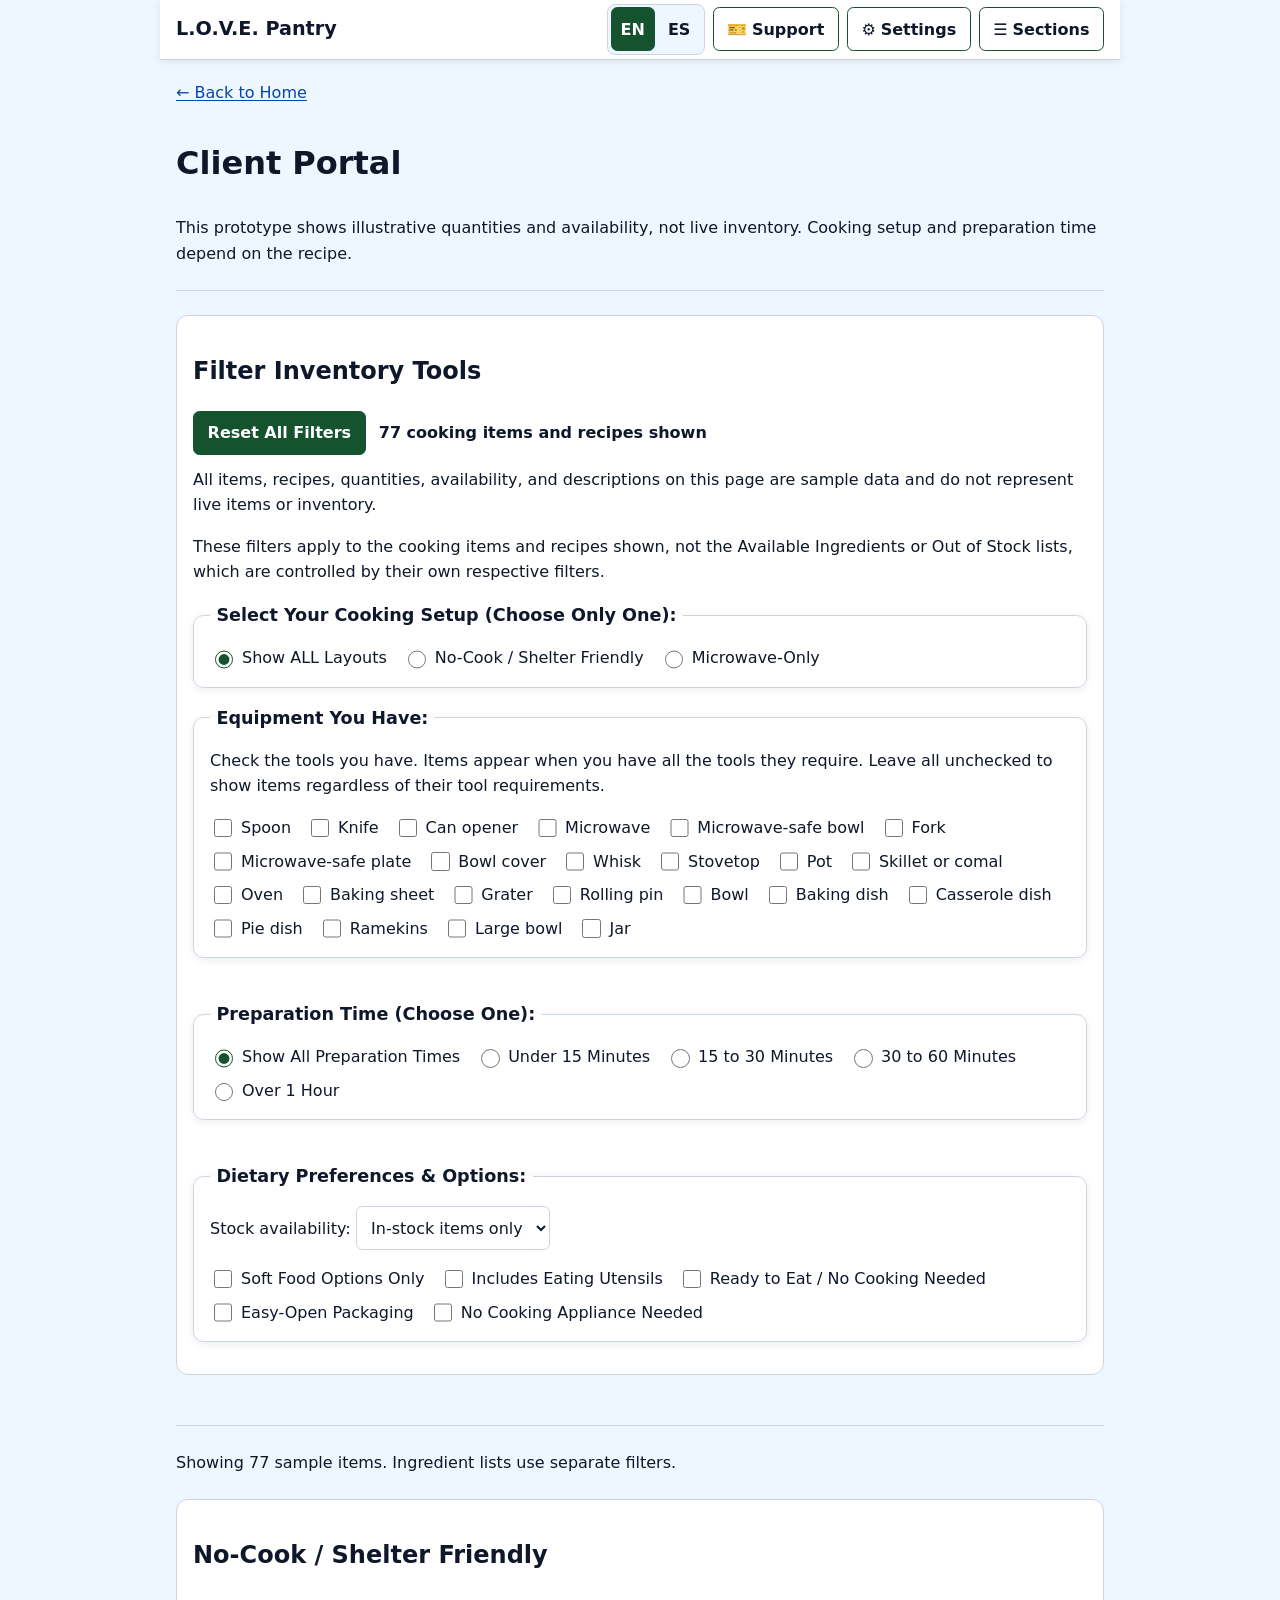
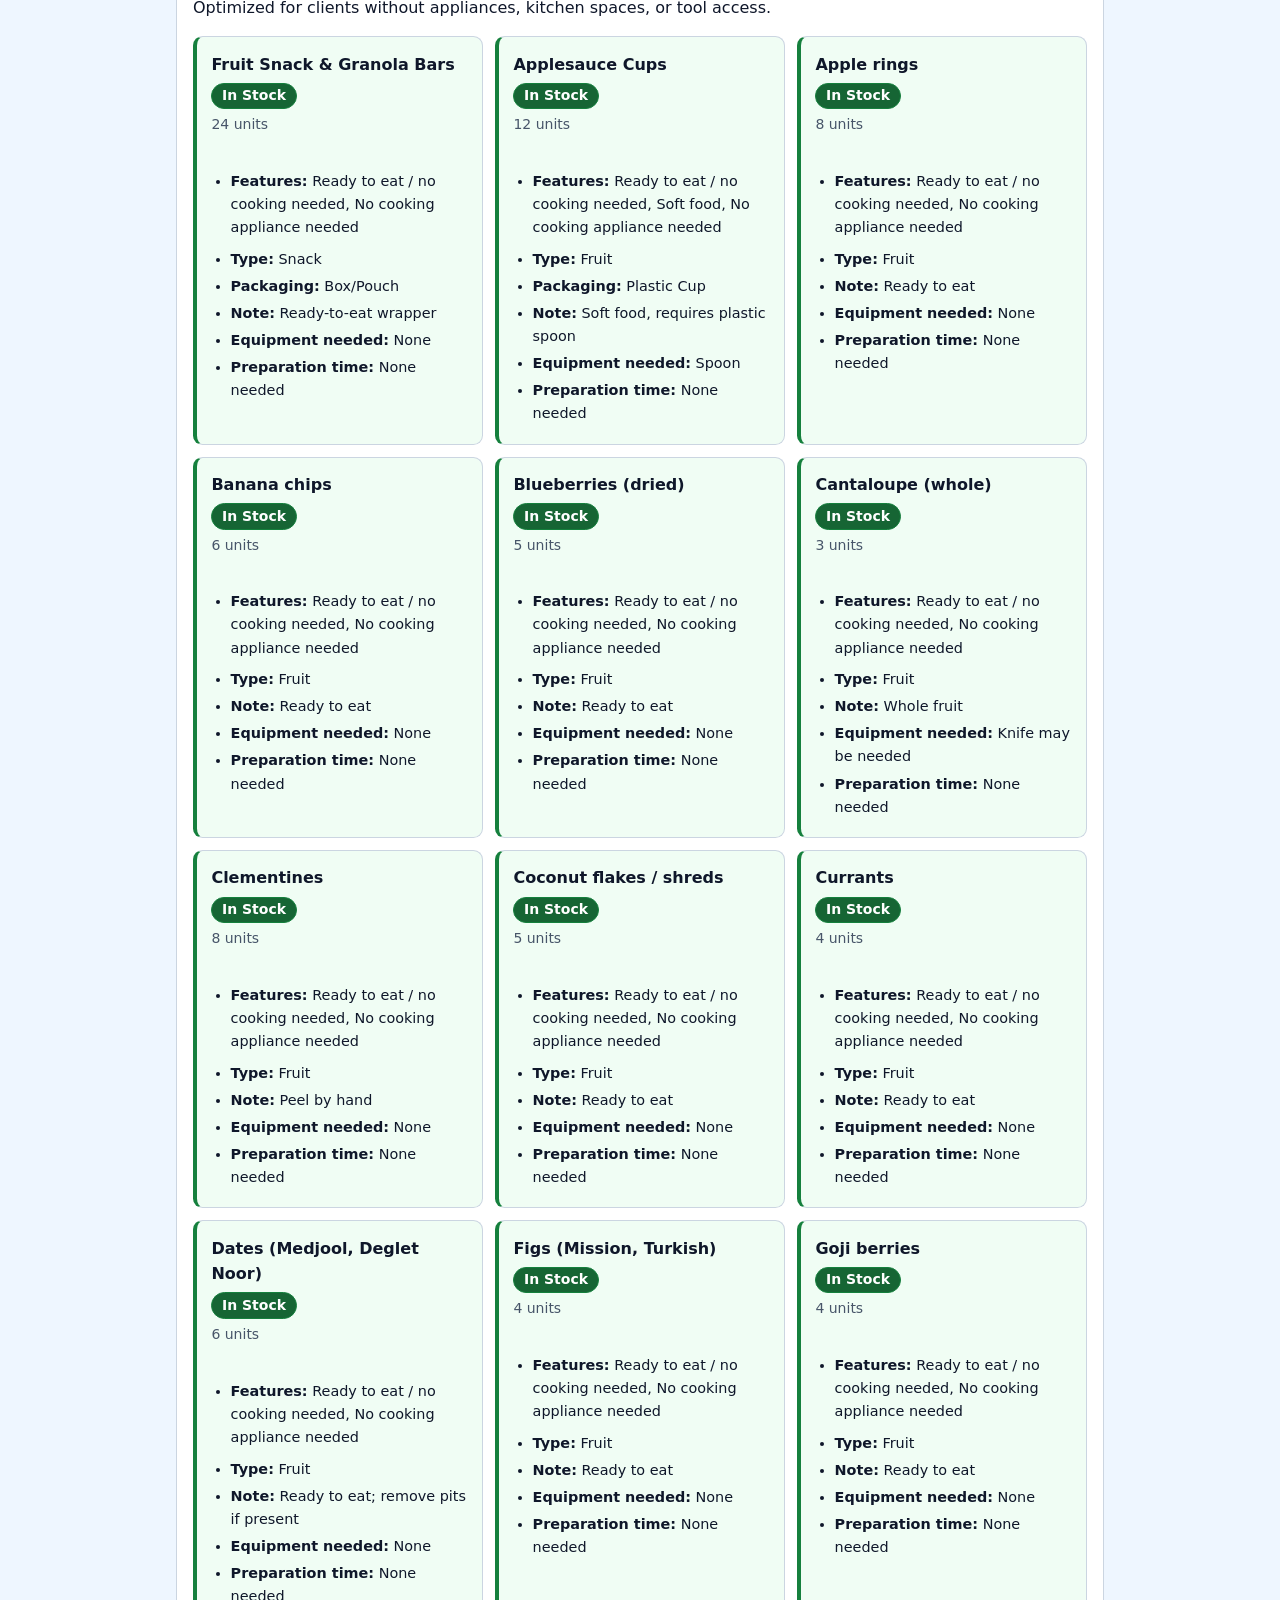
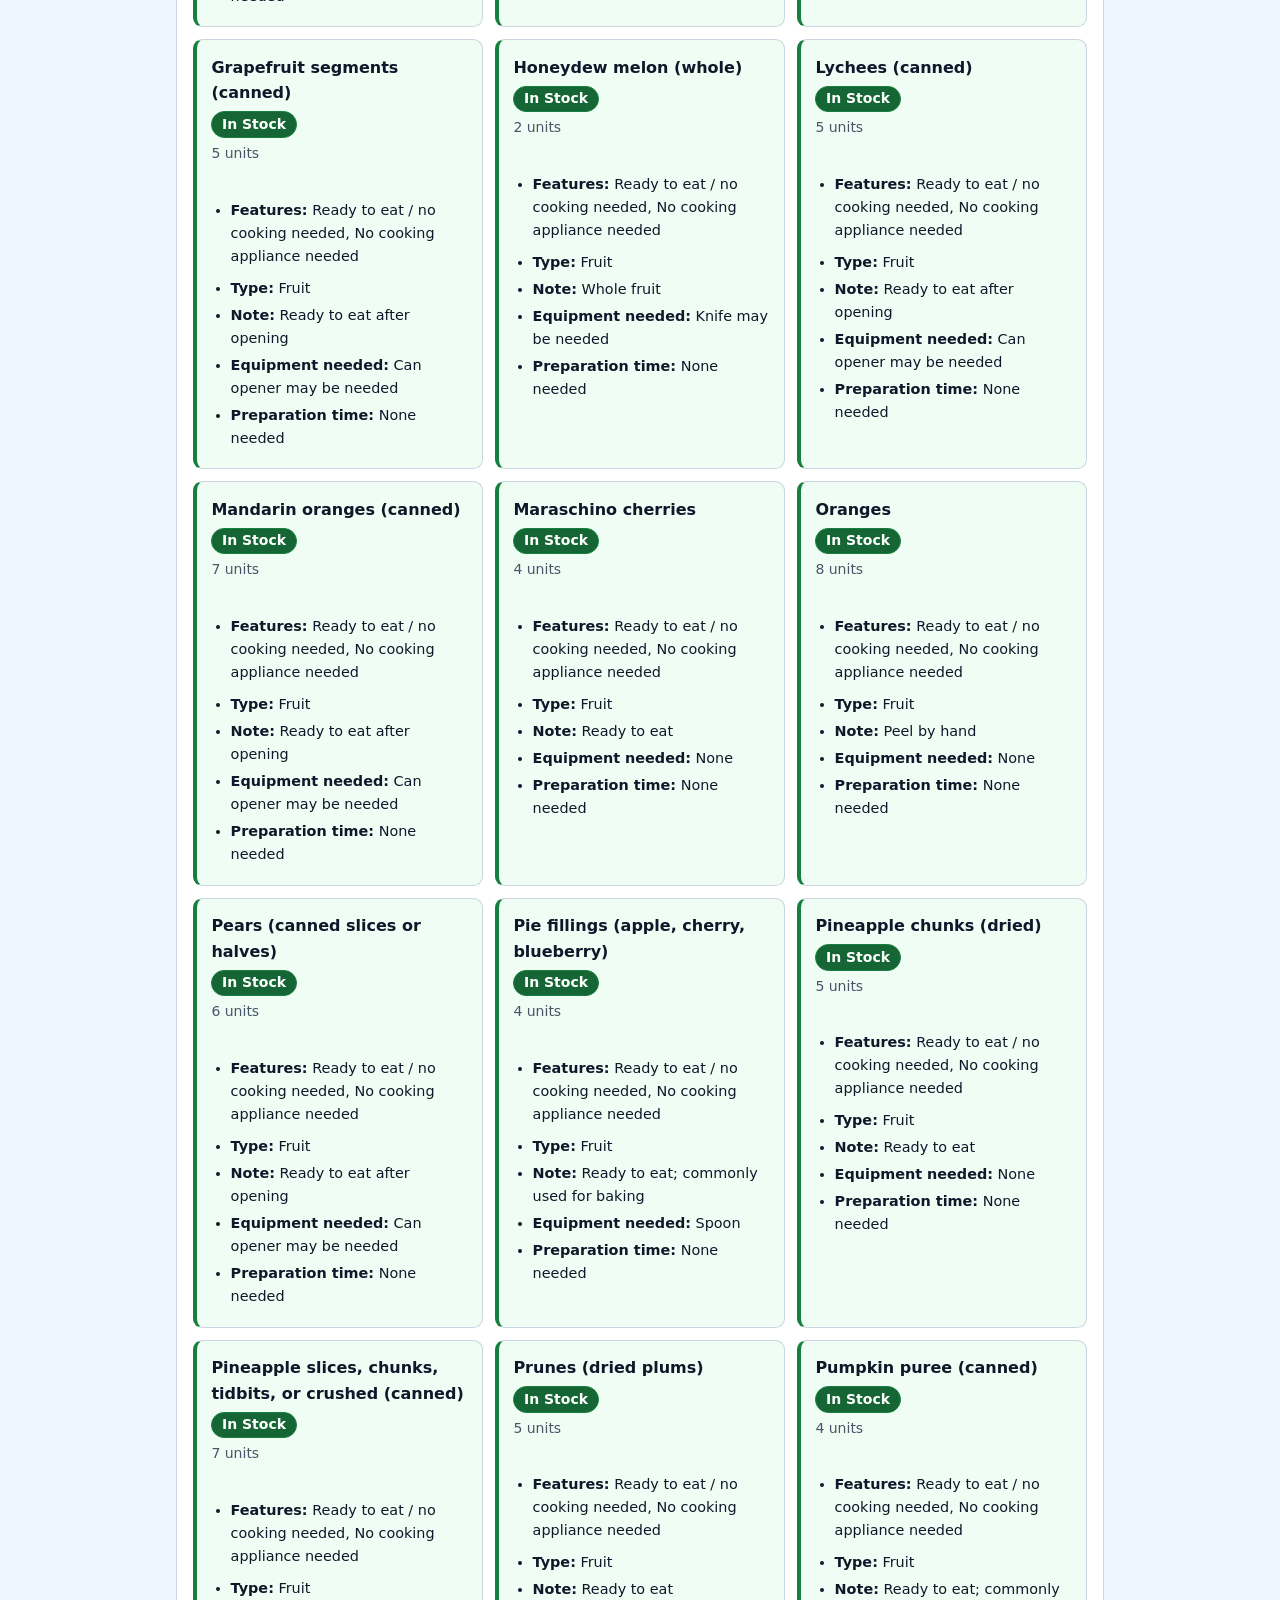
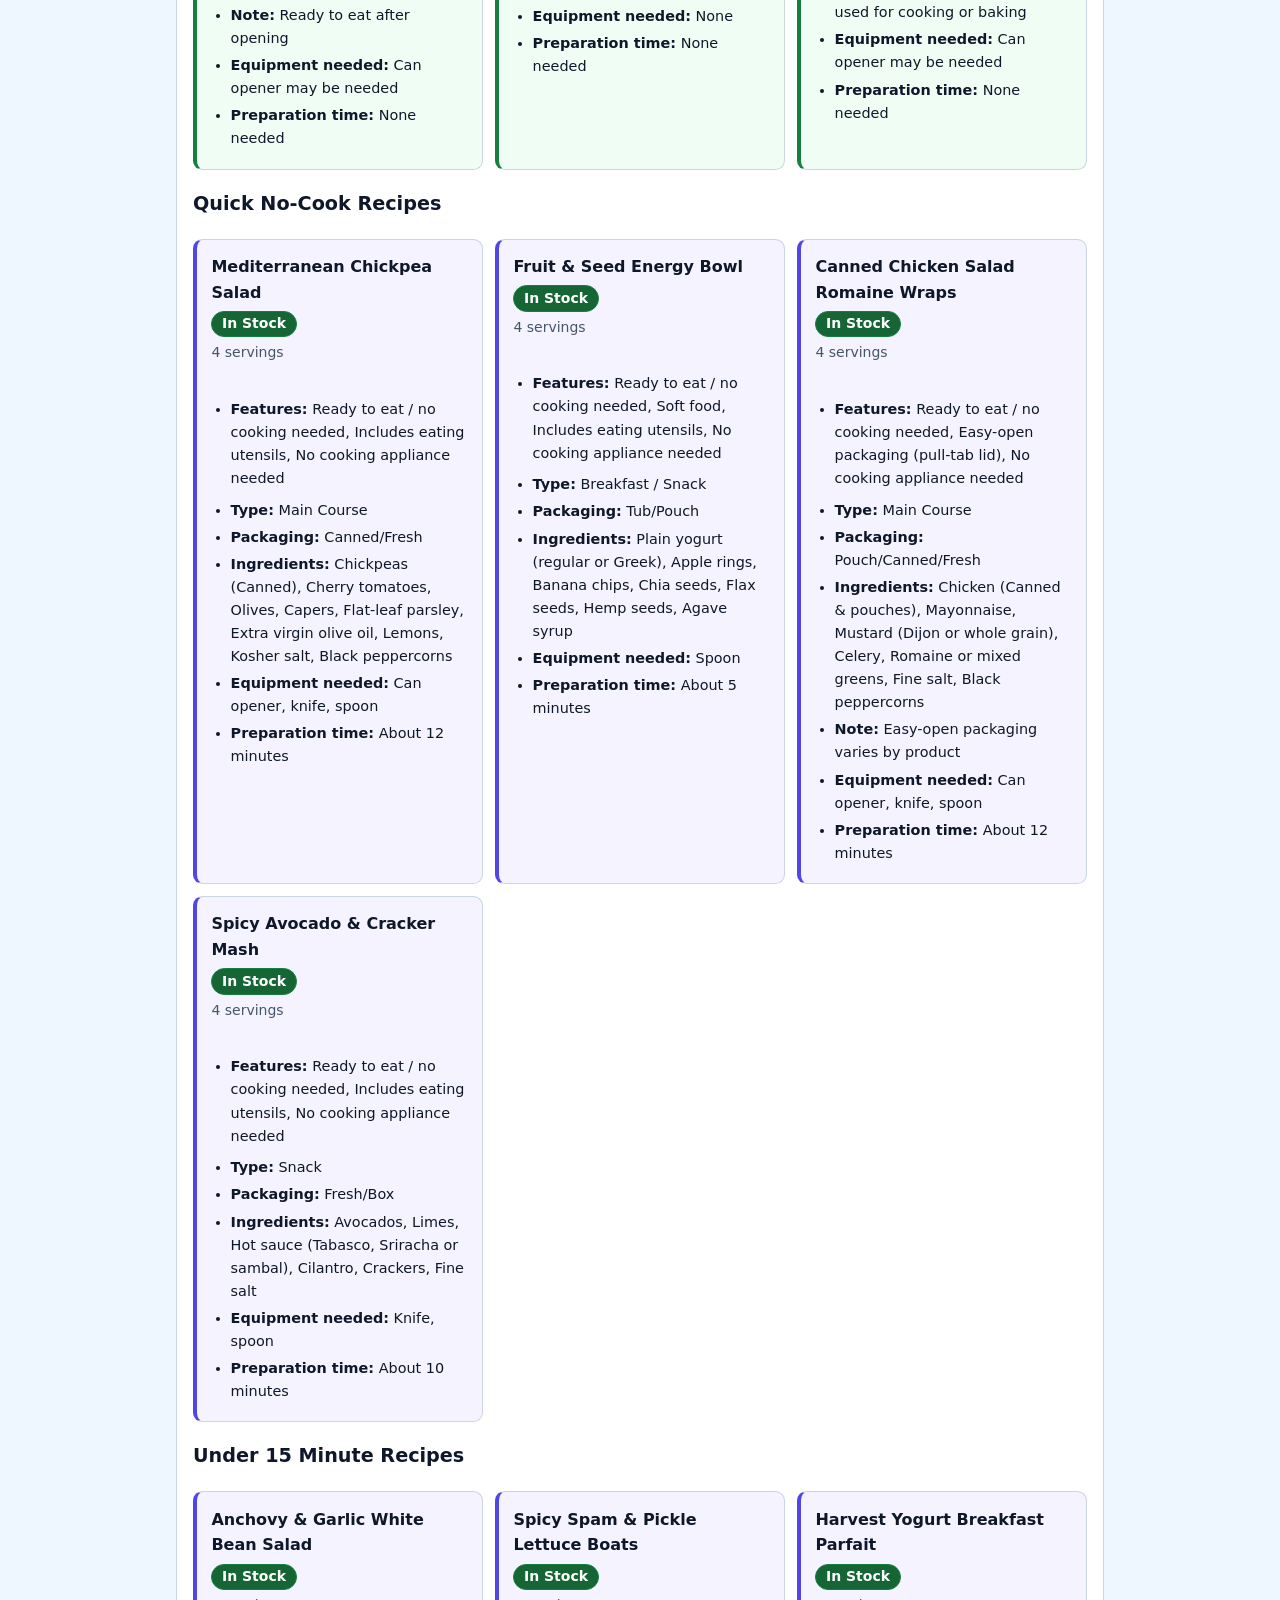
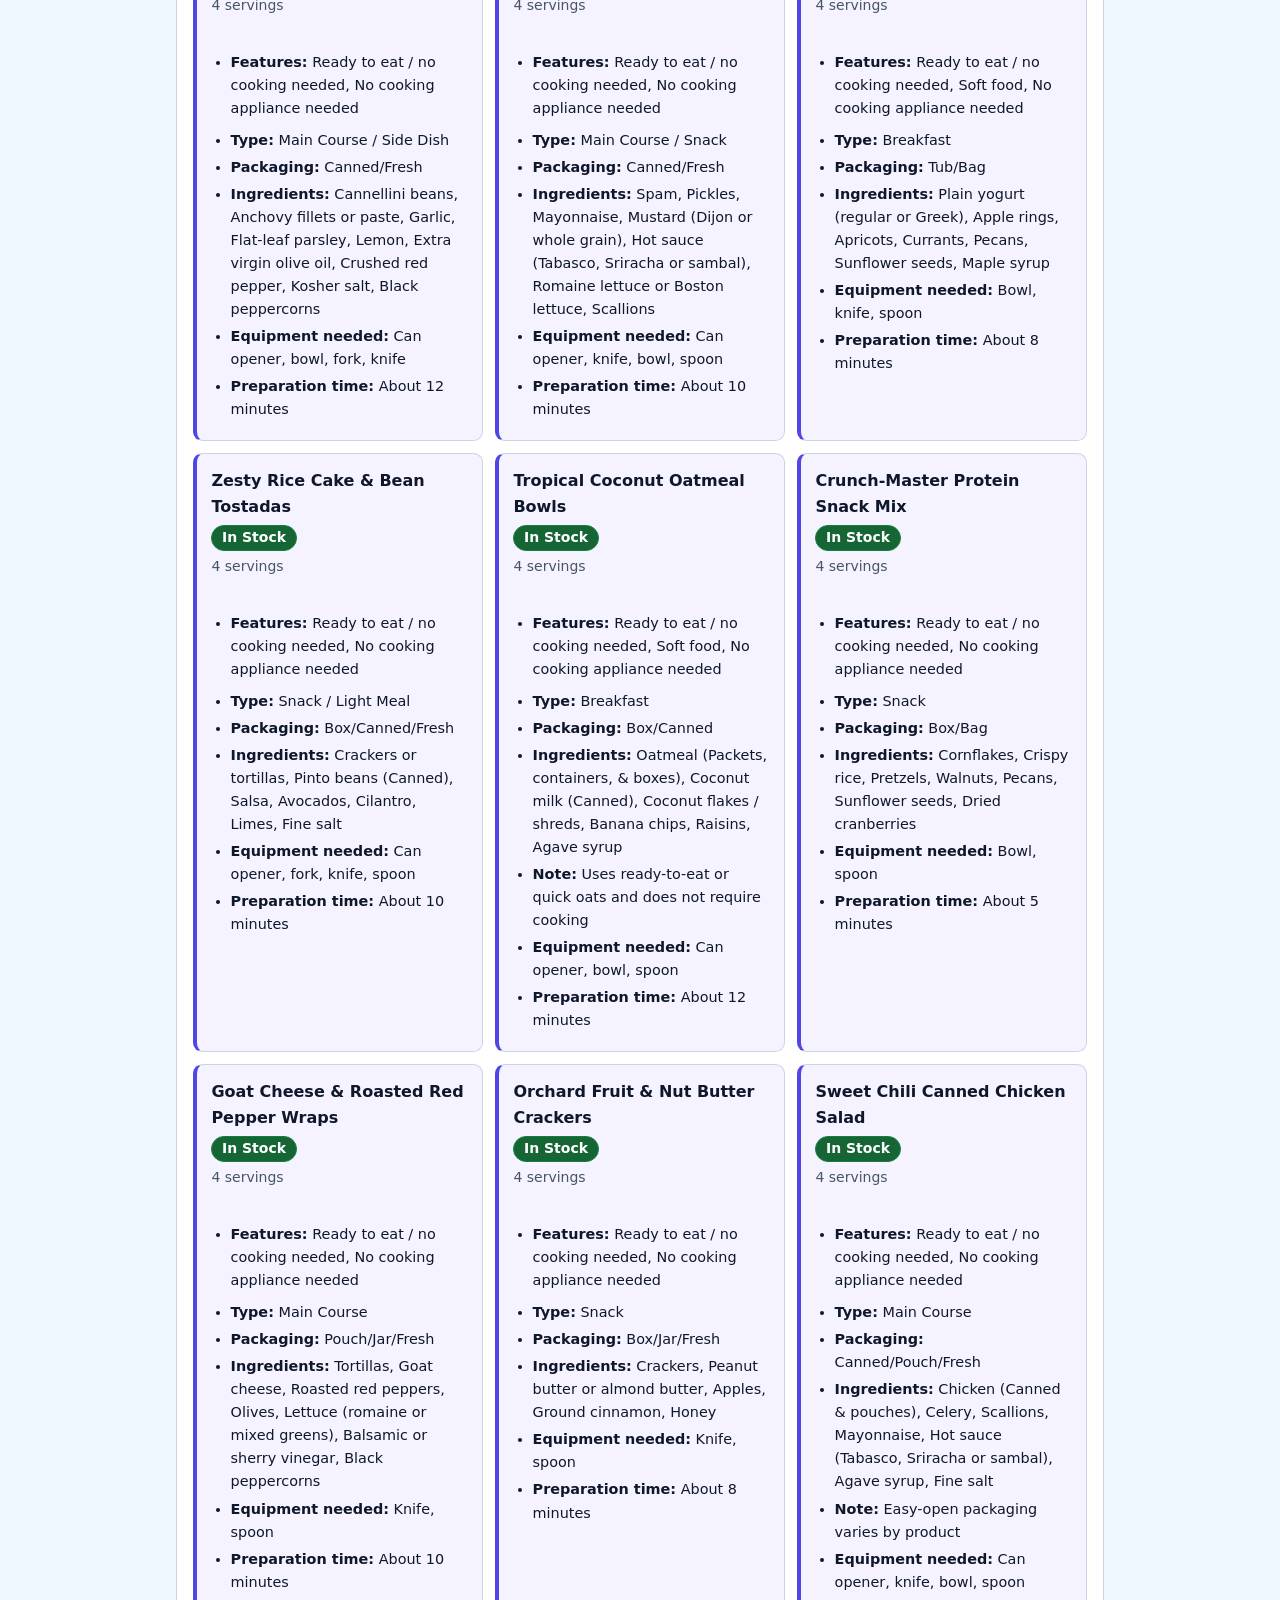
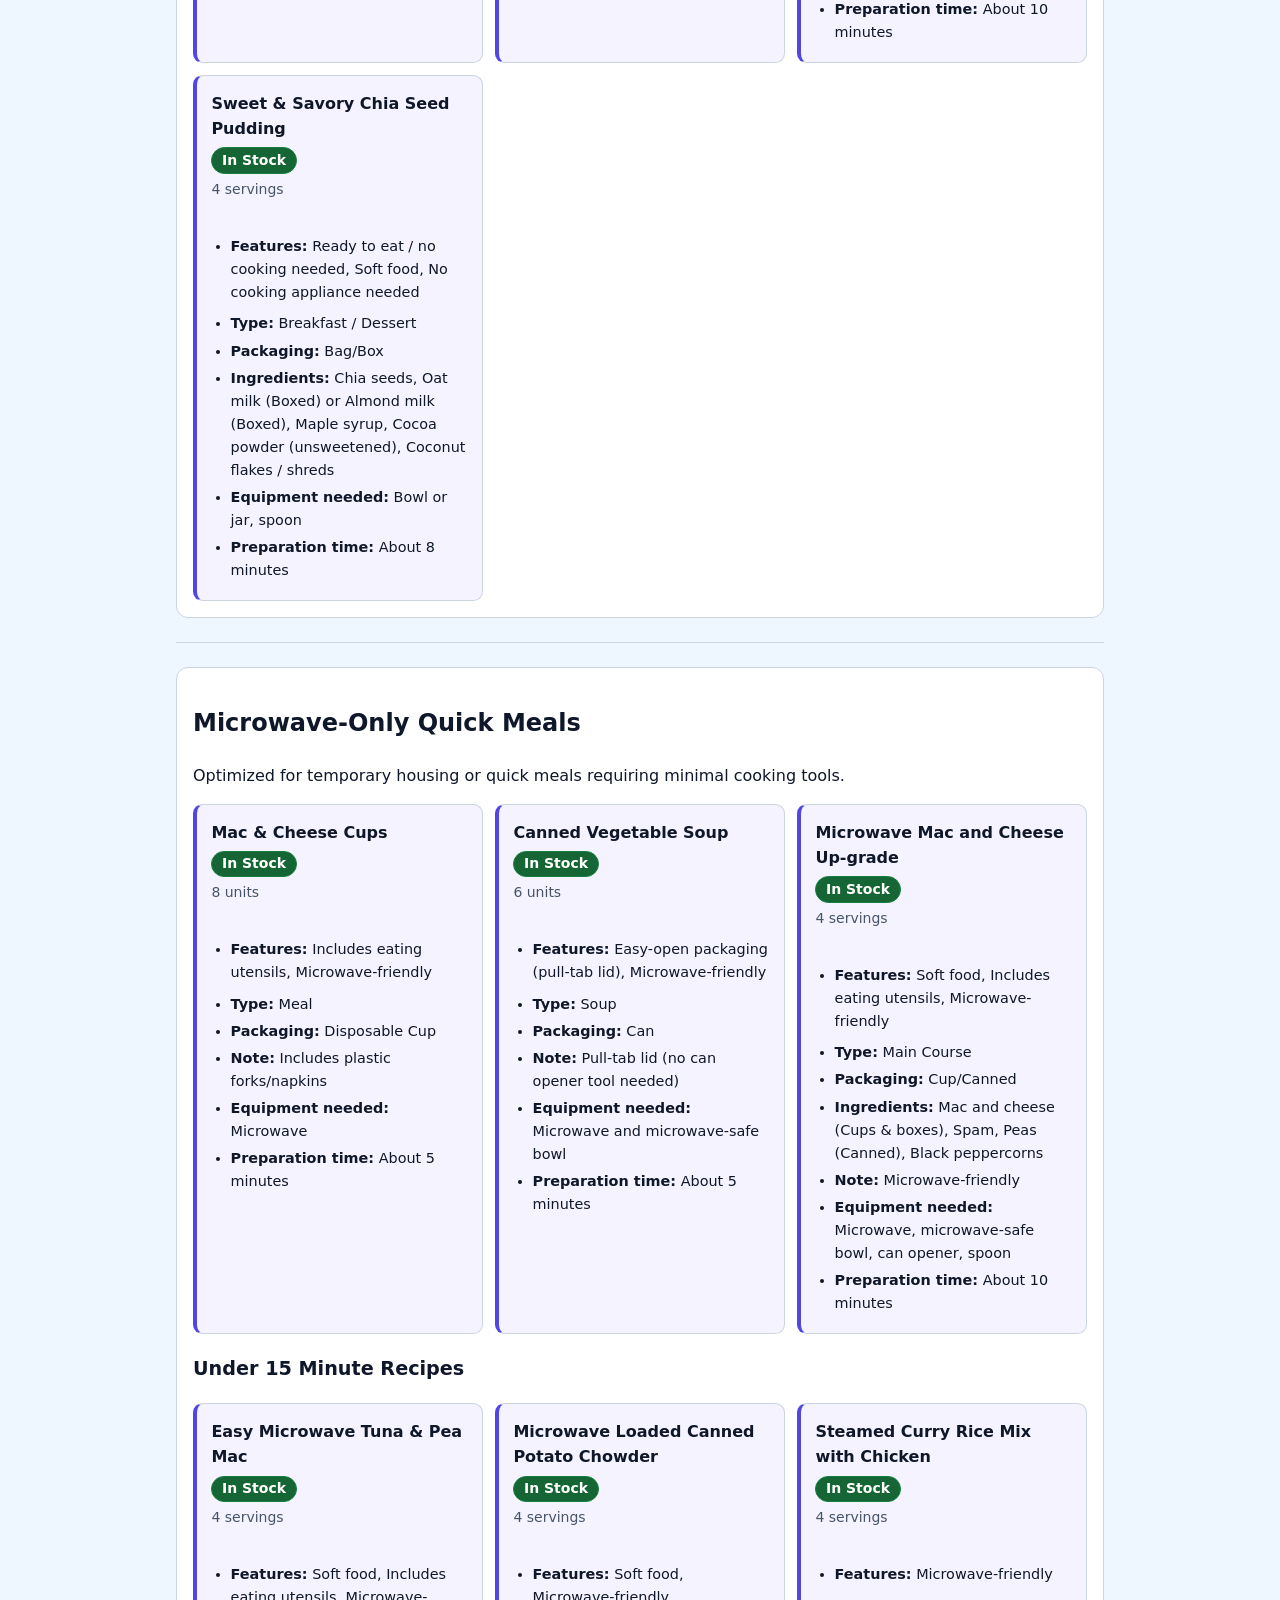
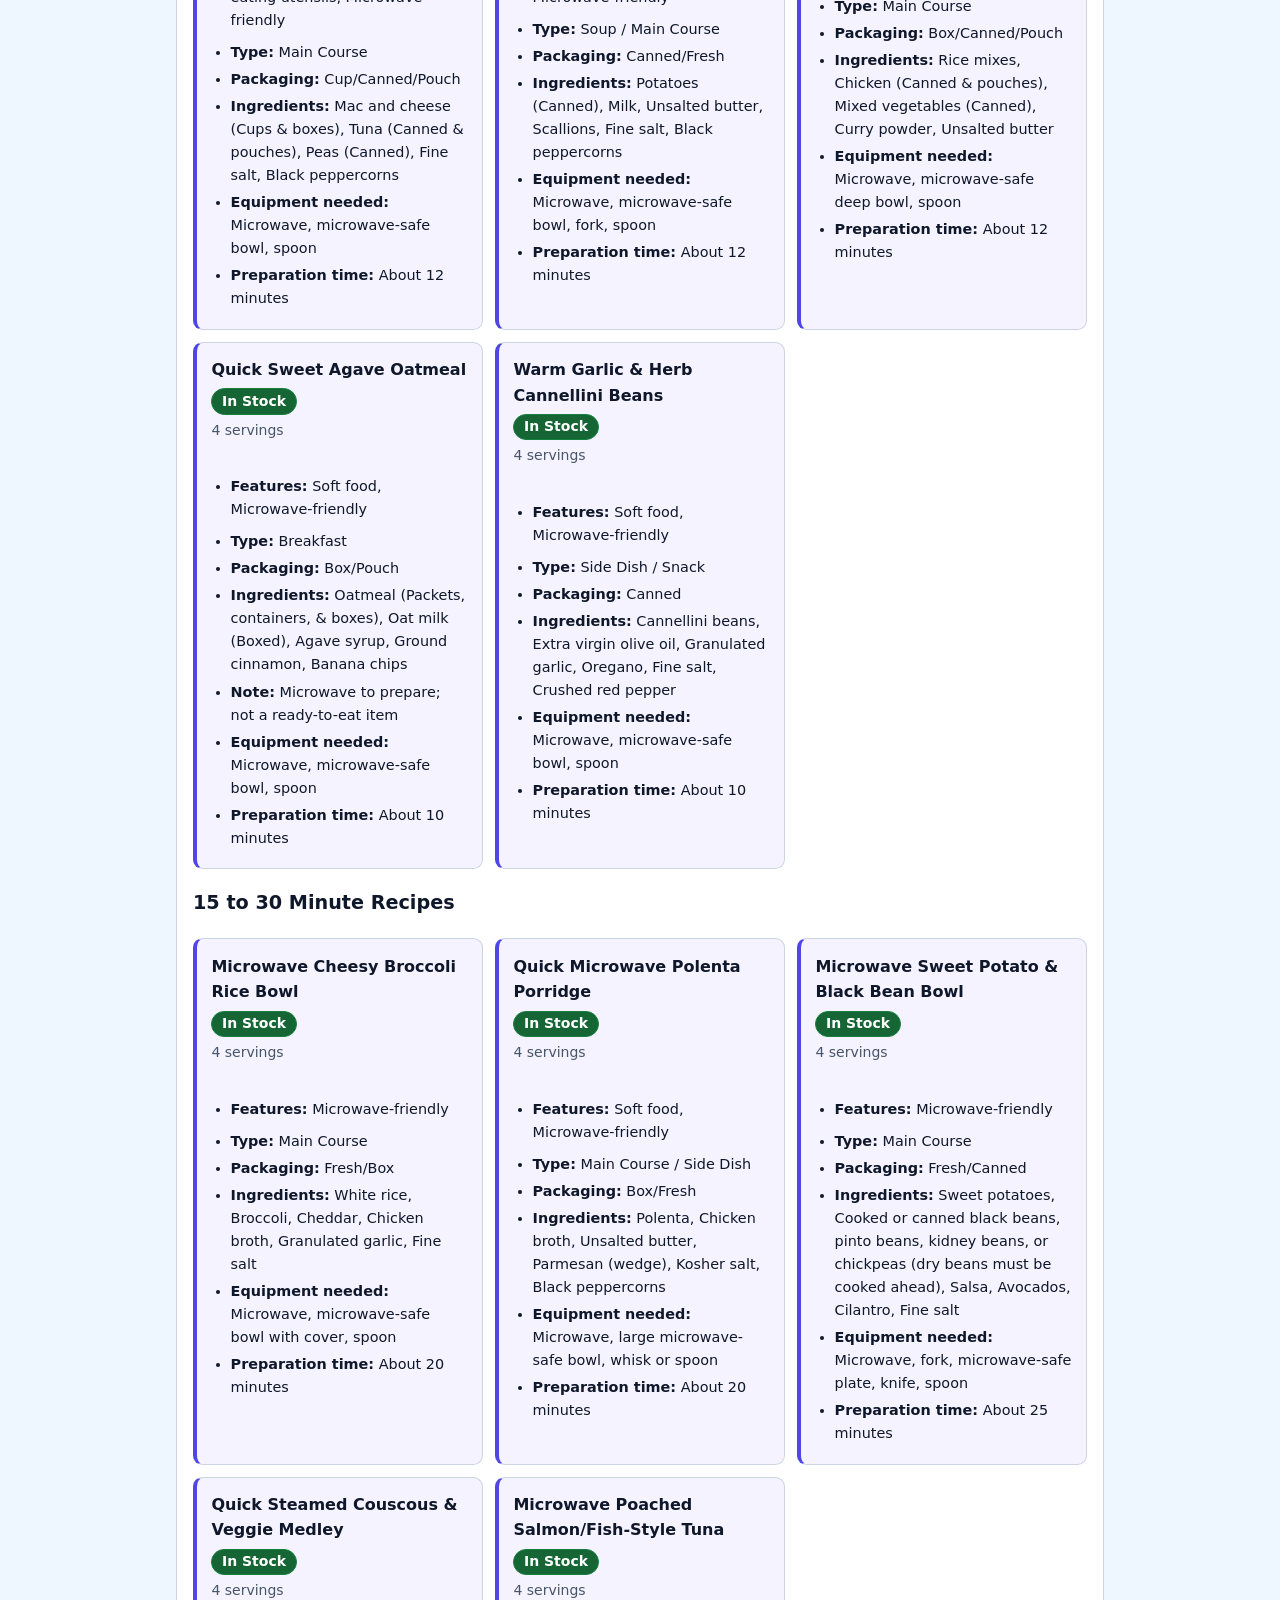
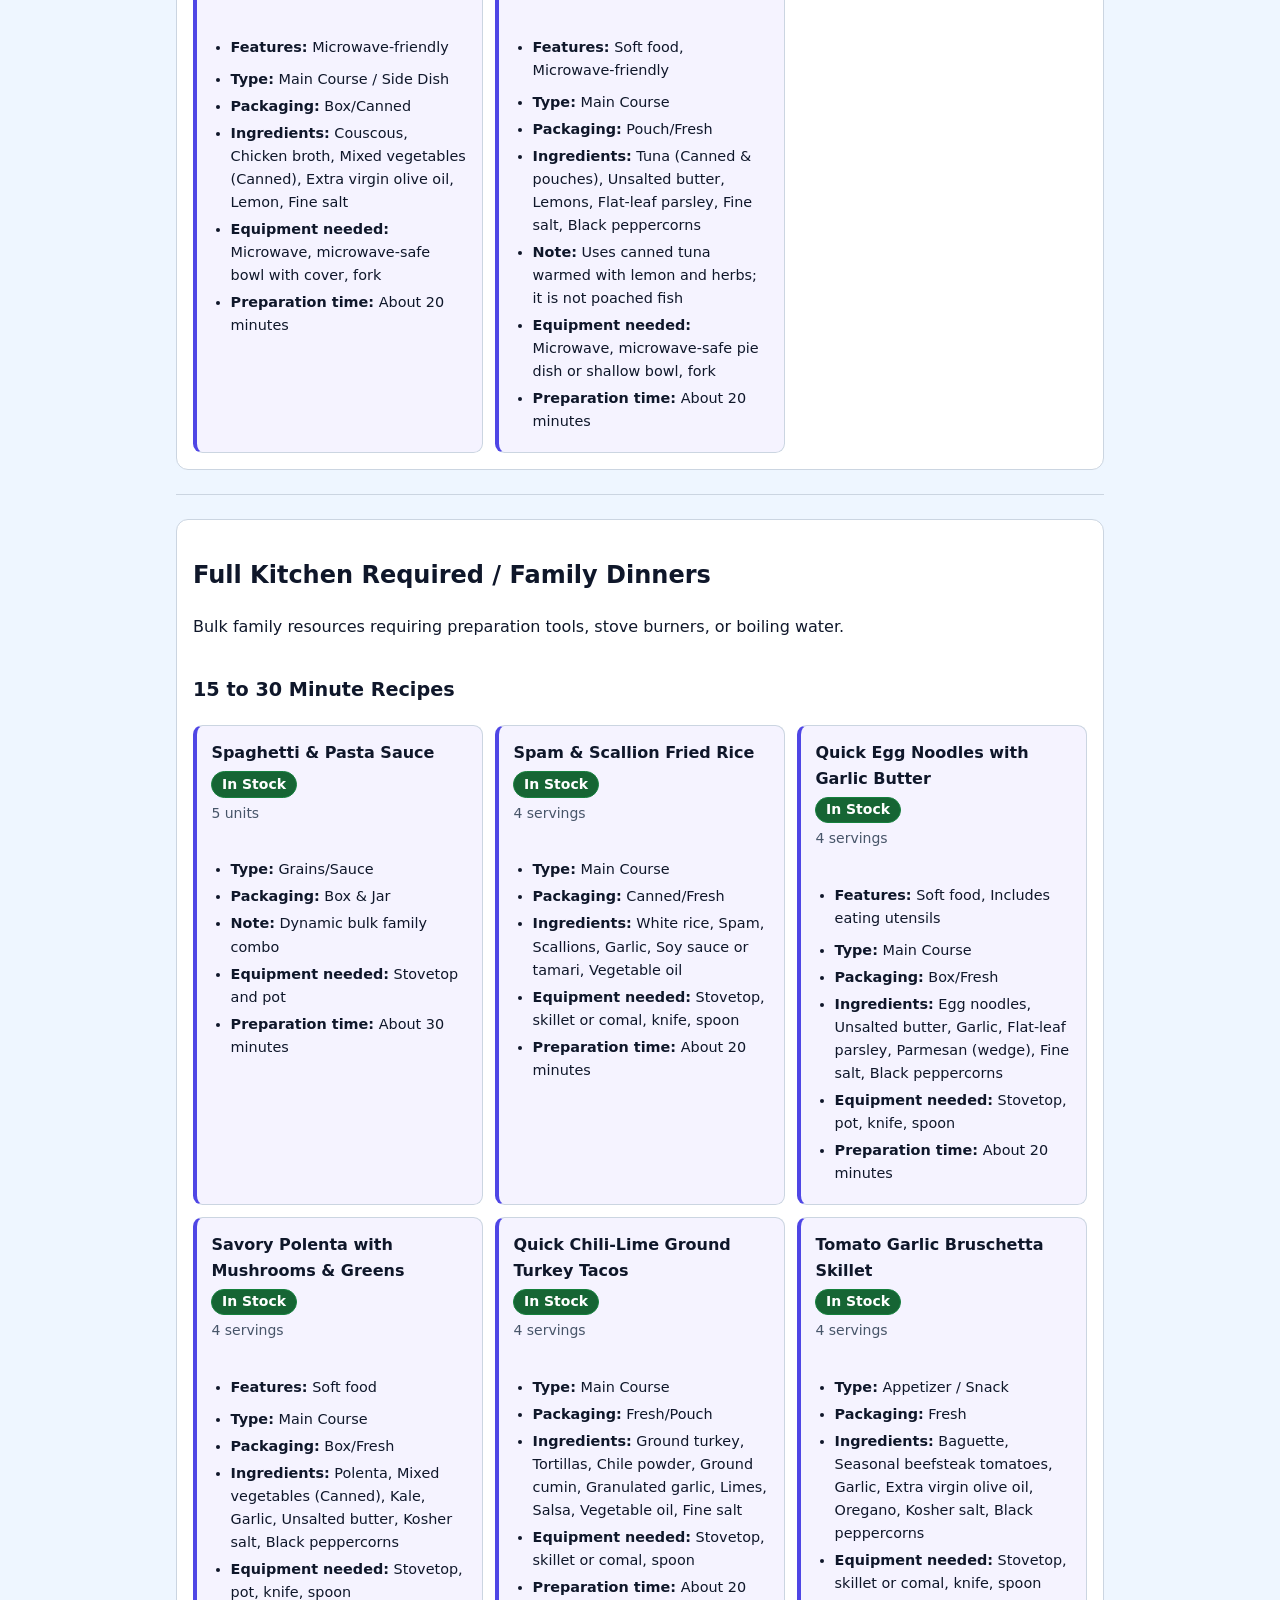
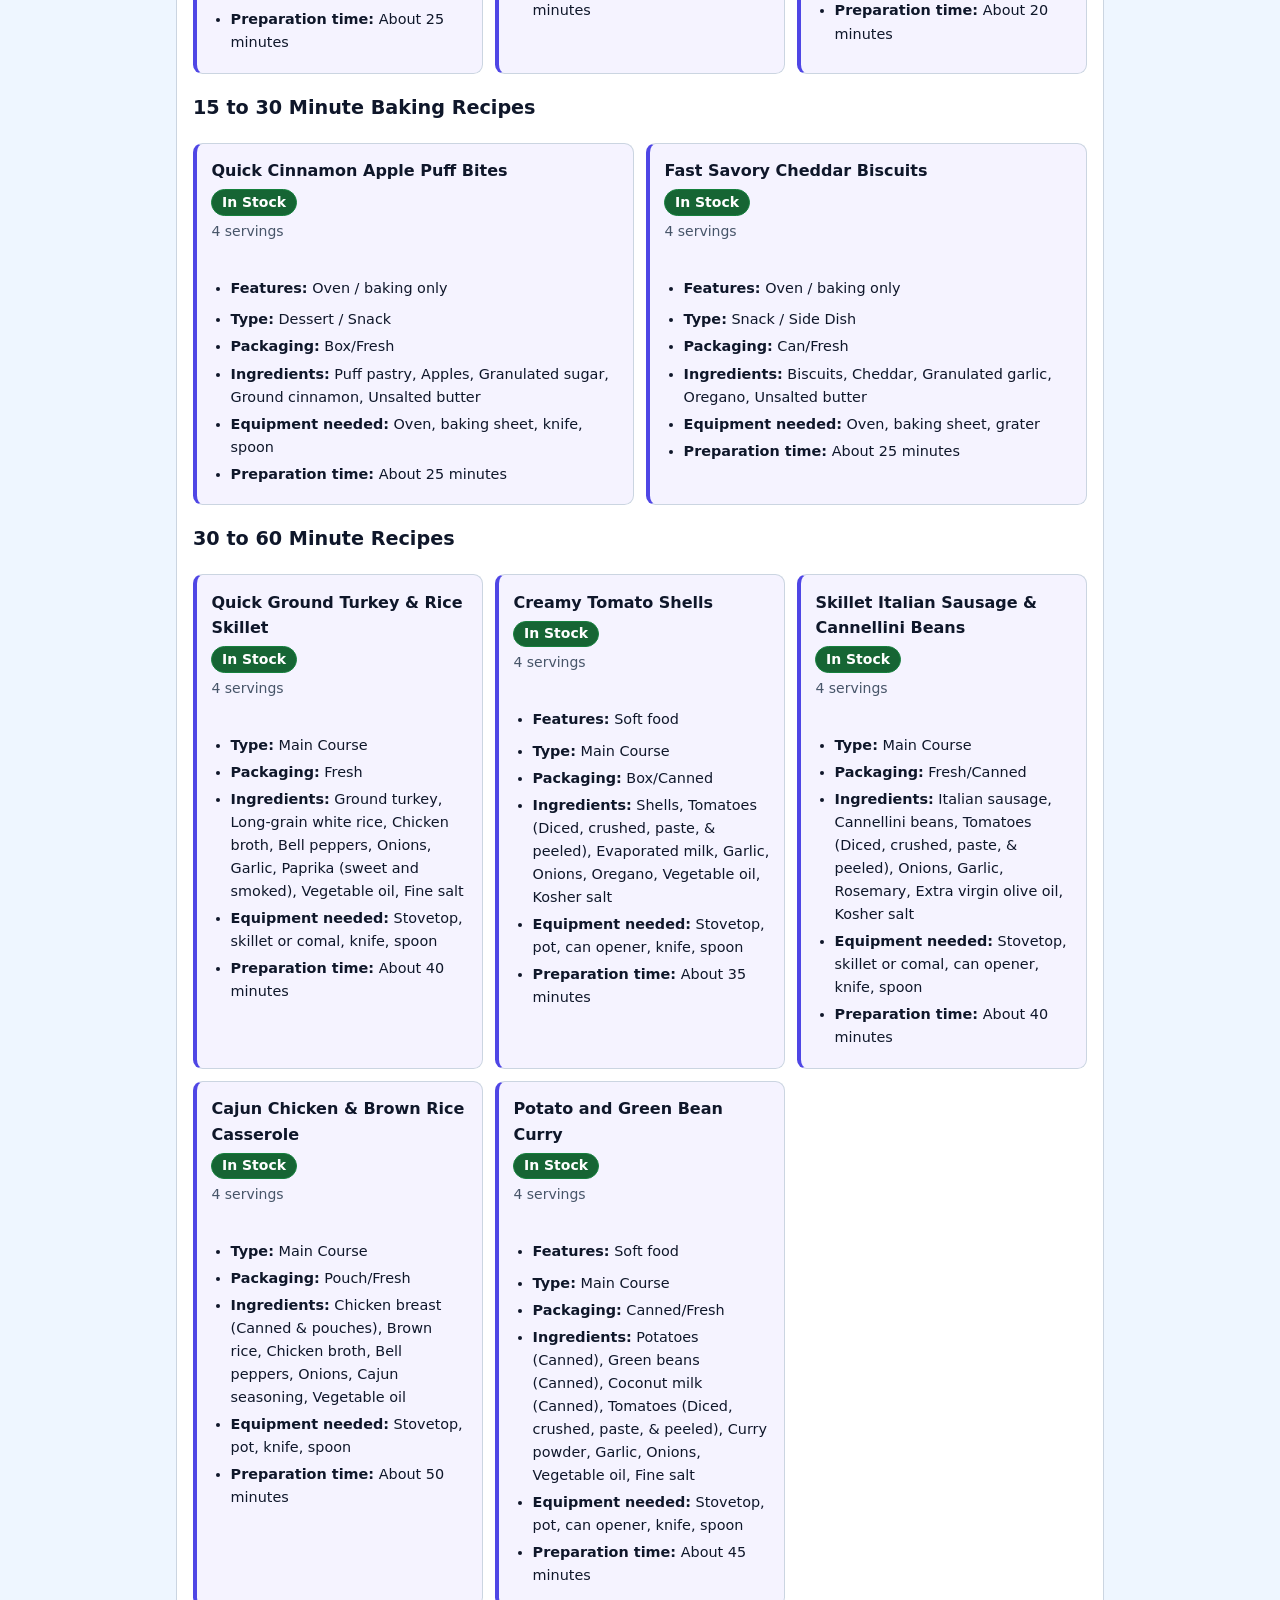
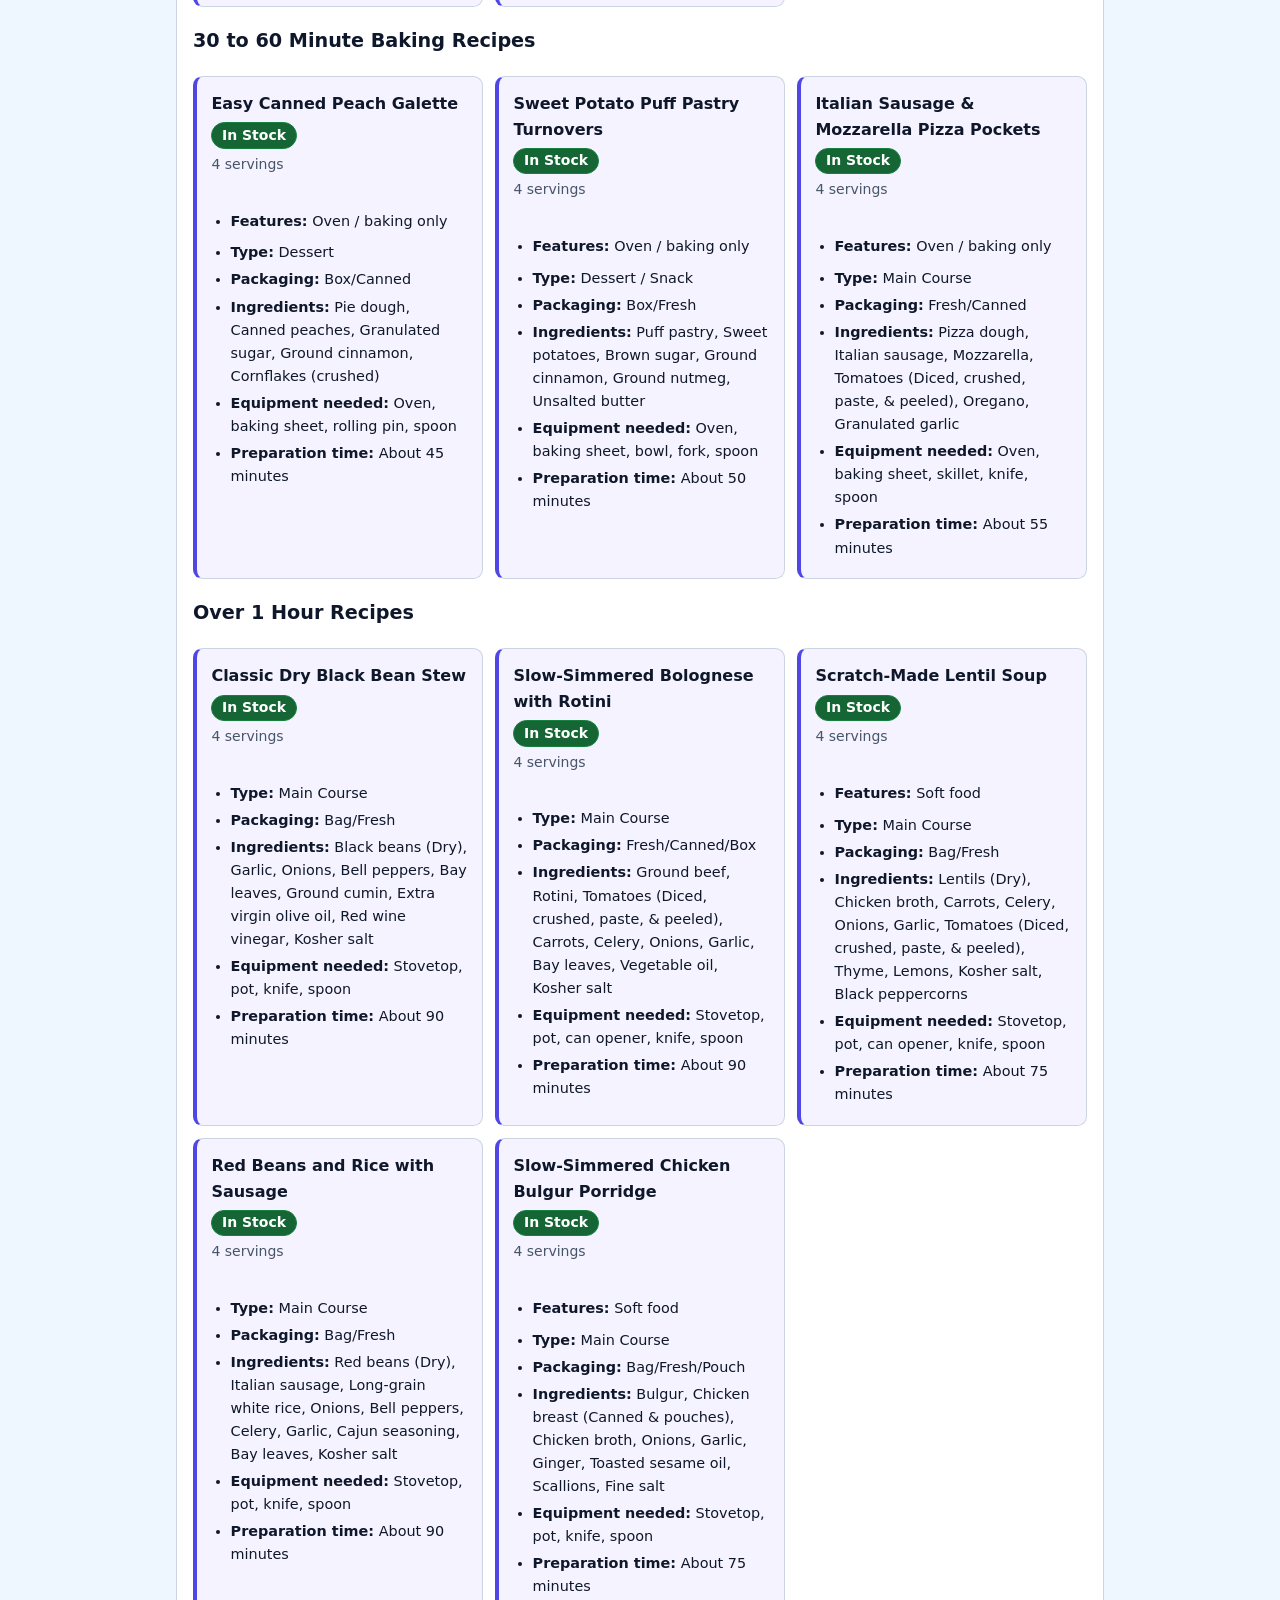
==== commit 766a0738: "Add interactive Volunteer Portal, cross-portal inventory sync, and shift tools. - Build accessible V" ====
--- a/clientPortal.html
+++ b/clientPortal.html
@@ -3,118 +3,144 @@
 <head>
   <meta charset="UTF-8">
   <meta name="viewport" content="width=device-width, initial-scale=1.0">
-  <title>L.O.V.E. Client Portal</title>
-  
-  <!-- Controls the different states of the links and the colors to represent them. -->
-  <style>
-    #filter-controls fieldset {
-      margin-bottom: 1rem;
-    }
-    .radio-options {
-      display: flex;
-      flex-wrap: wrap;
-      gap: 0.5rem 1rem;
-    }
-    .radio-options p {
-      margin: 0;
-    }
-    .checkbox-options {
-      display: flex;
-      flex-wrap: wrap;
-      gap: 0.5rem 1rem;
-    }
-    .checkbox-options p {
-      margin: 0;
-    }
-    .item-features {
-      display: block;
-    }
-    #inventory-list li {
-      margin-bottom: 1rem;
-    }
-    [hidden] {
-      display: none !important;
-    }
-    a:focus-visible,
-    input:focus-visible,
-    select:focus-visible {
-      outline: 3px solid orange;
-      outline-offset: 2px;
-    }
-    input[type="search"] {
-      box-sizing: border-box;
-      max-width: 24rem;
-      width: 100%;
-      min-height: 2.5rem;
-    }
-    .alphabet-links {
-      display: flex;
-      flex-wrap: wrap;
-      gap: 0.25rem 0.5rem;
-    }
-    .alphabet-links label {
-      display: inline-flex;
-      align-items: center;
-      gap: 0.2rem;
-      padding: 0.25rem;
-    }
-    nav a {
-      color: blue;
-      text-decoration: underline;
-      padding: 5px;
-    }
-    nav a:hover {
-      color: darkblue;
-      background-color: lightgray;
-    }
-    nav a:focus {
-      outline: 3px solid orange;
-    }
-    nav a:active {
-      color: red;
-    }
-    .status-in {
-      color: #176b2c;
-      font-weight: bold;
-    }
-    .status-out {
-      color: #b00020;
-      font-weight: bold;
-    }
-  </style>
+  <title data-i18n="clientPageTitle">L.O.V.E. Client Portal</title>
+  <script>
+    (() => {
+      const sizes = ["xs", "s", "m", "l", "xl"];
+      const themes = ["default", "dark", "soft", "sepia", "colorblind", "high-contrast"];
+      let language = "en";
+      let size = null;
+      let theme = null;
+      try {
+        size = localStorage.getItem("love-pantry-text-size");
+        theme = localStorage.getItem("love-pantry-theme");
+        language = localStorage.getItem("a11y-lang") === "es" ? "es" : "en";
+      } catch (error) {
+        console.warn("Unable to read saved accessibility preferences.", error);
+        size = null;
+        theme = null;
+      }
+      if (!sizes.includes(size)) size = "m";
+      if (!themes.includes(theme)) {
+        theme = matchMedia("(prefers-contrast: more)").matches
+          ? "high-contrast"
+          : matchMedia("(prefers-color-scheme: dark)").matches
+            ? "dark"
+            : "default";
+      }
+      document.documentElement.dataset.textSize = size;
+      document.documentElement.dataset.theme = theme;
+      document.documentElement.lang = language;
+    })();
+  </script>
+  <link rel="stylesheet" href="style.css">
 </head>
 <body>
 
-  <p><a href="index.html">Return to Main Home Page</a></p>
-
-  <header>
-    <h1>LAUREL ORGANIZATION FOR VOLUNTEER & RESOURCE EQUITY (L.O.V.E.) CLIENT PORTAL</h1>
-    <p>This prototype shows illustrative quantities and availability, not live inventory. Cooking setup and preparation time depend on the recipe.</p>
+  <header class="site-header">
+    <a class="brand-link" href="index.html">L.O.V.E. Pantry</a>
+    <nav class="nav-actions" aria-label="Page controls" data-i18n-aria-label="pageControls">
+      <div class="language-toggle" role="group" aria-label="Language">
+        <button type="button" class="language-button" data-language="en" aria-pressed="true">EN</button>
+        <button type="button" class="language-button" data-language="es" aria-pressed="false">ES</button>
+      </div>
+      <a class="header-action support-link" href="support.html"><span aria-hidden="true">🎫 </span><span data-i18n="supportLink">Support</span></a>
+      <button type="button" class="header-action" id="settings-toggle" aria-label="Settings" data-i18n-aria-label="settings" aria-expanded="false" aria-controls="settings-drawer"><span class="header-action-icon" aria-hidden="true">⚙️</span><span class="header-action-label" data-i18n="settings">Settings</span></button>
+      <button type="button" class="header-action" id="sections-trigger" aria-label="Sections" data-i18n-aria-label="sections" aria-expanded="false" aria-controls="sections-drawer"><span class="header-action-icon" aria-hidden="true">☰</span><span class="header-action-label" data-i18n="sections">Sections</span></button>
+    </nav>
+    <section class="settings-drawer" id="settings-drawer" aria-labelledby="settings-heading" hidden>
+      <div class="drawer-heading">
+        <h2 id="settings-heading" data-i18n="accessibilitySettings">Accessibility Settings</h2>
+        <button type="button" class="drawer-close" aria-label="Close settings" data-i18n-aria-label="closeSettings">×</button>
+      </div>
+      <fieldset>
+        <legend data-i18n="textSize">Text Size</legend>
+        <div class="setting-options" role="group" aria-label="Text size" data-i18n-aria-label="textSizeGroup">
+          <button type="button" data-text-size="xs" aria-pressed="false">XS</button>
+          <button type="button" data-text-size="s" aria-pressed="false">S</button>
+          <button type="button" data-text-size="m" aria-pressed="true">M</button>
+          <button type="button" data-text-size="l" aria-pressed="false">L</button>
+          <button type="button" data-text-size="xl" aria-pressed="false">XL</button>
+        </div>
+      </fieldset>
+      <fieldset>
+        <legend data-i18n="colorTheme">Color Theme</legend>
+        <div class="setting-options theme-options" role="group" aria-label="Color theme" data-i18n-aria-label="colorThemeGroup">
+          <button type="button" data-theme-choice="default" aria-pressed="true">Default</button>
+          <button type="button" data-theme-choice="dark" aria-pressed="false">Dark</button>
+          <button type="button" data-theme-choice="soft" aria-pressed="false">Soft</button>
+          <button type="button" data-theme-choice="sepia" aria-pressed="false">Sepia</button>
+          <button type="button" data-theme-choice="colorblind" aria-pressed="false" data-i18n="colorblindSafe">Colorblind-Safe</button>
+          <button type="button" data-theme-choice="high-contrast" aria-pressed="false" data-i18n="highContrast">High Contrast</button>
+        </div>
+      </fieldset>
+      <section id="tts-section" aria-labelledby="tts-heading">
+        <h3 id="tts-heading" data-i18n="readAloud">Read Aloud</h3>
+        <div class="speech-actions">
+          <button type="button" id="tts-play"><span aria-hidden="true">▶ </span><span data-i18n="play">Play</span></button>
+          <button type="button" id="tts-pause"><span aria-hidden="true">⏸ </span><span data-i18n="pause">Pause</span></button>
+          <button type="button" id="tts-stop"><span aria-hidden="true">⏹ </span><span data-i18n="stop">Stop</span></button>
+        </div>
+        <label for="tts-voice" data-i18n="voice">Voice</label>
+        <div class="voice-controls">
+          <select id="tts-voice">
+            <option value="" data-i18n="systemDefault">System Default</option>
+          </select>
+          <button type="button" id="tts-test"><span aria-hidden="true">🔊 </span><span data-i18n="test">Test</span></button>
+        </div>
+        <p id="tts-spanish-voice-note" class="voice-help" hidden data-i18n="spanishVoiceHelp">Spanish voices depend on your browser/OS (Microsoft Edge includes built-in Spanish voices).</p>
+        <label for="tts-rate"><span data-i18n="readingPace">Reading Pace</span> (<output id="tts-rate-value" for="tts-rate">1.0x</output>)</label>
+        <input id="tts-rate" type="range" min="0.7" max="1.5" step="0.1" value="1">
+        <label for="tts-volume"><span data-i18n="volume">Volume</span> (<output id="tts-volume-value" for="tts-volume">100%</output>)</label>
+        <input id="tts-volume" type="range" min="0" max="1" step="0.05" value="1">
+      </section>
+      <button type="button" class="reset-settings" data-i18n="resetSettings">Reset All Settings</button>
+    </section>
+    <nav class="sections-drawer" id="sections-drawer" aria-label="Jump to a section" data-i18n-aria-label="jumpToSection" hidden>
+      <div class="drawer-heading">
+        <h2 data-i18n="jumpToSection">Jump to a Section</h2>
+        <button type="button" class="drawer-close" aria-label="Close sections" data-i18n-aria-label="closeSettings">×</button>
+      </div>
+      <a href="#filter-controls" data-i18n="filterInventoryTools">Filter Inventory Tools</a>
+      <a href="#no-cook" data-i18n="noCookSection">No-Cook / Shelter Friendly</a>
+      <a href="#microwave" data-i18n="microwaveOnly">Microwave-Only</a>
+      <a href="#full-kitchen" data-i18n="fullKitchenRequired">Full Kitchen Required</a>
+      <a href="#available-ingredients" data-i18n="availableIngredients">Available Ingredients</a>
+      <a href="#out-of-stock" data-i18n="outOfStock">Out of Stock</a>
+    </nav>
   </header>
+
+  <section class="page-intro" aria-labelledby="portal-title">
+    <a class="back-home" href="index.html"><span aria-hidden="true">← </span><span data-i18n="backHome">Back to Home</span></a>
+    <h1 id="portal-title" data-i18n="clientPortal">Client Portal</h1>
+    <p data-i18n="prototypeNotice">This prototype shows illustrative quantities and availability, not live inventory. Cooking setup and preparation time depend on the recipe.</p>
+  </section>
 
   <hr>
 
   <!-- Radio buttons and Checkbox Interfaces  -->
   <section id="filter-controls">
-    <h2>Filter Inventory Tools</h2>
-    <p>All items, recipes, quantities, availability, and descriptions on this page are sample data and do not represent live items or inventory.</p>
-    <p>These filters apply to the cooking items and recipes shown, not the Available Ingredients or Out of Stock lists, which are controlled by their own respective filters.</p>
-    
+    <h2 data-i18n="filterInventoryTools">Filter Inventory Tools</h2>
+    <button type="button" id="reset-all-filters" data-i18n="resetFilters">Reset All Filters</button>
+    <p id="visible-results-count" role="status" aria-live="polite" aria-atomic="true"></p>
+    <p data-i18n="sampleDataNotice">All items, recipes, quantities, availability, and descriptions on this page are sample data and do not represent live items or inventory.</p>
+    <p data-i18n="filterScopeNotice">These filters apply to the cooking items and recipes shown, not the Available Ingredients or Out of Stock lists, which are controlled by their own respective filters.</p>
+
     <!-- Radio buttons: No Cook and Microwave -->
     <fieldset>
-      <legend>Select Your Cooking Setup (Choose Only One):</legend>
+      <legend data-i18n="cookingSetup">Select Your Cooking Setup (Choose Only One):</legend>
       <div class="radio-options">
         <p>
           <input type="radio" id="setup-all" name="cooking-setup" value="all" checked>
-          <label for="setup-all">Show ALL Layouts</label>
+          <label for="setup-all" data-i18n="showAllLayouts">Show ALL Layouts</label>
         </p>
         <p>
           <input type="radio" id="setup-nocook" name="cooking-setup" value="nocook">
-          <label for="setup-nocook">No-Cook / Shelter Friendly</label>
+          <label for="setup-nocook" data-i18n="noCookSection">No-Cook / Shelter Friendly</label>
         </p>
         <p>
           <input type="radio" id="setup-microwave" name="cooking-setup" value="microwave">
-          <label for="setup-microwave">Microwave-Only</label>
+          <label for="setup-microwave" data-i18n="microwaveOnly">Microwave-Only</label>
         </p>
       </div>
     </fieldset>
@@ -286,20 +312,6 @@
   <br>
   <hr>
 
-  <!-- Navigation Bar -->
-  <nav id="top">
-    <strong>Jump to a Category:</strong>
-    <p>
-      <a href="#no-cook">No-Cook Options</a> | 
-      <a href="#microwave">Microwave-Only</a> | 
-      <a href="#full-kitchen">Full Kitchen Required</a> |
-      <a href="#available-ingredients">Available Ingredients</a> |
-      <a href="#out-of-stock">Out of Stock</a>
-    </p>
-  </nav>
-
-  <hr>
-
   <!-- Inventory Content -->
   <main id="inventory-list">
     <p id="inventory-status" role="status" aria-live="polite" aria-atomic="true"></p>
@@ -483,7 +495,6 @@
           <br><small>Type: Breakfast / Dessert | Packaging: Bag/Box | Ingredients: Chia seeds, Oat milk (Boxed) or Almond milk (Boxed), Maple syrup, Cocoa powder (unsweetened), Coconut flakes / shreds | Equipment needed: Bowl or jar, spoon | Preparation time: About 8 minutes</small>
         </li>
       </ul>
-      <p><a href="#top">Scroll Back to Category Setup</a></p>
     </section>
 
     <hr>
@@ -552,7 +563,6 @@
           <br><small>Type: Main Course | Packaging: Pouch/Fresh | Ingredients: Tuna (Canned &amp; pouches), Unsalted butter, Lemons, Flat-leaf parsley, Fine salt, Black peppercorns | Note: Uses canned tuna warmed with lemon and herbs; it is not poached fish | Equipment needed: Microwave, microwave-safe pie dish or shallow bowl, fork | Preparation time: About 20 minutes</small>
         </li>
       </ul>
-      <p><a href="#top">Scroll Back to Category Setup</a></p>
     </section>
 
     <hr>
@@ -562,17 +572,17 @@
       <h2>Full Kitchen Required / Family Dinners</h2>
       <p>Bulk family resources requiring preparation tools, stove burners, or boiling water.</p>
       <ul>
+        <li data-stock="out" data-minutes="20" data-tools="stovetop skillet-comal">
+          <strong>Maseca Corn Flour</strong> - <span class="status-out">Out of Stock | 0 units</span>
+          <br><small>Type: Flour | Packaging: Large Dry Bag | Note: Tortilla base flour | Equipment needed: Stovetop and skillet or comal | Preparation time: About 20 minutes</small>
+        </li>
+      </ul>
+      <h3>15 to 30 Minute Recipes</h3>
+      <ul>
         <li data-stock="instock" data-minutes="30" data-tools="stovetop pot">
           <strong>Spaghetti & Pasta Sauce</strong> - <span class="status-in">In Stock | 5 units</span>
           <br><small>Type: Grains/Sauce | Packaging: Box & Jar | Note: Dynamic bulk family combo | Equipment needed: Stovetop and pot | Preparation time: About 30 minutes</small>
         </li>
-        <li data-stock="out" data-minutes="20" data-tools="stovetop skillet-comal">
-          <strong>Maseca Corn Flour</strong> - <span class="status-out">Out of Stock | 0 units</span>
-          <br><small>Type: Flour | Packaging: Large Dry Bag | Note: Tortilla base flour | Equipment needed: Stovetop and skillet or comal | Preparation time: About 20 minutes</small>
-        </li>
-      </ul>
-      <h3>15 to 30 Minute Recipes</h3>
-      <ul>
         <li data-stock="instock" data-minutes="20" data-tools="stovetop skillet-comal knife spoon">
           <strong>Spam &amp; Scallion Fried Rice</strong> - <span class="status-in">In Stock | 4 servings</span>
           <br><small>Type: Main Course | Packaging: Canned/Fresh | Ingredients: White rice, Spam, Scallions, Garlic, Soy sauce or tamari, Vegetable oil | Equipment needed: Stovetop, skillet or comal, knife, spoon | Preparation time: About 20 minutes</small>
@@ -689,7 +699,6 @@
           <br><small>Type: Main Course | Packaging: Box/Fresh/Canned | Ingredients: Polenta, Italian sausage, Cheddar, Parmesan (wedge), Tomatoes (Diced, crushed, paste, &amp; peeled), Garlic, Onions | Equipment needed: Oven, casserole dish, pot, skillet, spoon | Preparation time: About 75 minutes</small>
         </li>
       </ul>
-      <p><a href="#top">Scroll Back to Category Setup</a></p>
     </section>
 
     <hr>
@@ -949,7 +958,6 @@
         <li data-stock="instock"><strong>Pumpkin puree (canned)</strong> - <span class="status-in">In Stock | 4 units</span></li>
         <li data-stock="instock"><strong>Worcestershire sauce</strong> - <span class="status-in">In Stock | 5 units</span></li>
       </ul>
-      <p><a href="#top">Scroll Back to Category Setup</a></p>
     </section>
 
     <hr>
@@ -1050,7 +1058,6 @@
         <li data-stock="out" data-restock-days="5"><strong>Pomegranates</strong> - <span class="status-out">Out of Stock | 0 units | Restock expected in 5 days</span></li>
         <li data-stock="out" data-restock-days="3"><strong>Watermelon (whole)</strong> - <span class="status-out">Out of Stock | 0 units | Restock expected in 3 days</span></li>
       </ul>
-      <p><a href="#top">Scroll Back to Category Setup</a></p>
     </section>
 
   </main>
@@ -1083,15 +1090,16 @@
 
       for (const item of items) {
         const name = item.querySelector("strong").textContent.trim();
-        const matchesSearch = name.toLowerCase().includes(searchTerm);
+        const matchesSearch = (item.dataset.searchText || name.toLocaleLowerCase()).includes(searchTerm);
+        const searchNames = [item.dataset.searchNameEn, item.dataset.searchNameEs, name].filter(Boolean);
         const restockDays = Number(item.dataset.restockDays);
         const matchesRestockTime =
           selectedRestockTime === "all" ||
           (selectedRestockTime === "two-days" && restockDays <= 2) ||
           (selectedRestockTime === "three-to-five-days" && restockDays >= 3 && restockDays <= 5) ||
           (selectedRestockTime === "six-plus-days" && restockDays >= 6);
-        const letter = name.charAt(0).toUpperCase();
-        const letterMatches = selectedLetter === "all" || letter === selectedLetter;
+        const letterMatches = selectedLetter === "all" ||
+          searchNames.some((searchName) => searchName.charAt(0).toLocaleUpperCase() === selectedLetter);
         const isVisible = matchesSearch && matchesRestockTime && letterMatches;
 
         item.hidden = !isVisible;
@@ -1110,11 +1118,25 @@
       list.replaceChildren(...sortedItems);
 
       const listName = listId === "available-ingredient-list" ? "available ingredient" : "out-of-stock item";
-      status.textContent = visibleItemCount === 0
-        ? selectedLetter === "all"
-          ? `No ${listName}s match your search and filters. Try changing your selections.`
-          : `No ${listName}s starting with ${selectedLetter} match your search and filters.`
-        : `Showing ${visibleItemCount} ${listName}${visibleItemCount === 1 ? "" : "s"}.`;
+      const translations = window.siteTranslations?.[document.documentElement.lang];
+      if (translations) {
+        const available = listId === "available-ingredient-list";
+        const messageKey = visibleItemCount
+          ? available ? "showingAvailable" : "showingOut"
+          : available
+            ? selectedLetter === "all" ? "noMatchAvailable" : "noMatchAvailableLetter"
+            : selectedLetter === "all" ? "noMatchOut" : "noMatchOutLetter";
+        status.textContent = translations[messageKey]
+          .replace("{count}", String(visibleItemCount))
+          .replace("{plural}", visibleItemCount === 1 ? "" : "s")
+          .replace("{letter}", selectedLetter === "all" ? "" : selectedLetter);
+      } else {
+        status.textContent = visibleItemCount === 0
+          ? selectedLetter === "all"
+            ? `No ${listName}s match your search and filters. Try changing your selections.`
+            : `No ${listName}s starting with ${selectedLetter} match your search and filters.`
+          : `Showing ${visibleItemCount} ${listName}${visibleItemCount === 1 ? "" : "s"}.`;
+      }
     }
 
     function createLetterFilters(alphabetId, name) {
@@ -1156,6 +1178,9 @@
         }
 
         for (const item of section.querySelectorAll("li")) {
+          if (item.querySelector(":scope > .item-features")) {
+            continue;
+          }
           const features = [];
           const isReadyToEat = item.dataset.ready === "true" || section.dataset.ready === "true";
           const needsNoAppliance = item.dataset.noAppliance === "true" || section.dataset.noAppliance === "true";
@@ -1185,6 +1210,10 @@
           const featureLabel = document.createElement("small");
           featureLabel.className = "item-features";
           featureLabel.textContent = `Features: ${features.join(" | ")}`;
+          if (features.length === 0) {
+            featureLabel.remove();
+            continue;
+          }
           const itemDetails = item.querySelector("small");
           if (itemDetails) {
             item.insertBefore(featureLabel, itemDetails);
@@ -1219,14 +1248,14 @@
           isPantryList || selectedSetup === "all" || section.dataset.setup === selectedSetup;
         let hasVisibleItems = false;
 
-        const items = section.querySelectorAll("li");
+        const items = section.querySelectorAll(":scope > ul > li");
         for (const item of items) {
           if (isOutOfStockList) {
             hasVisibleItems = true;
             continue;
           }
 
-          const stockMatches = isPantryList || stockStatus === "all" || item.dataset.stock === "instock";
+          const stockMatches = isPantryList || stockStatus === "all" || item.dataset.stock !== "out";
           const softMatches = isPantryList || !softOnly || item.dataset.soft === "true";
           const utensilsMatch = isPantryList || !utensilsOnly || item.dataset.utensils === "true";
           const readyMatches =
@@ -1244,8 +1273,8 @@
           const timeMatches =
             isPantryList || selectedTime === "all" ||
             (selectedTime === "under-15" && preparationTime < 15) ||
-            (selectedTime === "15-to-30" && preparationTime >= 15 && preparationTime < 30) ||
-            (selectedTime === "30-to-60" && preparationTime >= 30 && preparationTime <= 60) ||
+            (selectedTime === "15-to-30" && preparationTime >= 15 && preparationTime <= 30) ||
+            (selectedTime === "30-to-60" && preparationTime > 30 && preparationTime <= 60) ||
             (selectedTime === "over-60" && preparationTime > 60);
           const isVisible =
             setupMatches && stockMatches && softMatches && utensilsMatch &&
@@ -1267,9 +1296,37 @@
         }
       }
 
-      inventoryStatus.textContent = visibleItemCount === 0
-        ? "No sample items match these filters. Try changing your selections. Ingredient lists use separate filters."
-        : `Showing ${visibleItemCount} sample ${visibleItemCount === 1 ? "item" : "items"}. Ingredient lists use separate filters.`;
+      const translations = window.siteTranslations?.[document.documentElement.lang];
+      if (translations) {
+        inventoryStatus.textContent = visibleItemCount === 0
+          ? translations.noMatchingItems
+          : translations.showingSample
+            .replace("{count}", String(visibleItemCount))
+            .replace("{itemWord}", translations[visibleItemCount === 1 ? "sampleItem" : "sampleItems"]);
+        document.getElementById("visible-results-count").textContent =
+          translations[visibleItemCount === 1 ? "countOneItem" : "countItems"].replace("{count}", String(visibleItemCount));
+      } else {
+        inventoryStatus.textContent = visibleItemCount === 0
+          ? "No sample items match these filters. Try changing your selections. Ingredient lists use separate filters."
+          : `Showing ${visibleItemCount} sample ${visibleItemCount === 1 ? "item" : "items"}. Ingredient lists use separate filters.`;
+        document.getElementById("visible-results-count").textContent =
+          `${visibleItemCount} cooking ${visibleItemCount === 1 ? "item or recipe" : "items and recipes"} shown`;
+      }
+    }
+
+    function resetAllFilters() {
+      document.querySelectorAll('#filter-controls input[type="radio"], #restock-filter-controls input[type="radio"], .alphabet-links input[type="radio"]').forEach((input) => {
+        input.checked = input.value === "all";
+      });
+      filterControls.querySelectorAll('input[type="checkbox"]').forEach((input) => {
+        input.checked = false;
+      });
+      document.getElementById("pref-stock-select").value = "instock";
+      document.getElementById("available-ingredient-search").value = "";
+      document.getElementById("out-of-stock-search").value = "";
+      updateAvailableIngredients();
+      updateOutOfStockList();
+      updateInventory();
     }
 
     function updateOutOfStockList() {
@@ -1285,16 +1342,224 @@
       );
     }
 
+    const volunteerInventoryKey = "love-pantry-inventory";
+    const volunteerSectionIds = {
+      "no-cook": "no-cook",
+      microwave: "microwave",
+      "full-kitchen": "full-kitchen"
+    };
+
+    function volunteerItemId(name) {
+      return name.trim().toLocaleLowerCase();
+    }
+
+    function syncIngredientCatalogItem(record) {
+      const lists = ["available-ingredient-list", "out-of-stock-list"].map((id) => document.getElementById(id));
+      const sourceName = String(record.name || "");
+      const items = lists.flatMap((list) => Array.from(list.children));
+      let matches = items.filter((item) =>
+        volunteerItemId(item.dataset.sourceTitle || item.querySelector(":scope > strong")?.textContent || "") === record.id
+      );
+      if (matches.length === 0 && record.isDonation) {
+        const item = document.createElement("li");
+        item.dataset.sourceTitle = sourceName;
+        const title = document.createElement("strong");
+        title.textContent = sourceName;
+        const status = document.createElement("span");
+        status.className = "status-in";
+        const detail = document.createElement("small");
+        detail.className = "stock-detail";
+        item.append(title, document.createTextNode(" "), status, detail);
+        matches = [item];
+      }
+
+      const quantity = Math.max(0, Number(record.quantity) || 0);
+      const outOfStock = quantity === 0;
+      const targetList = document.getElementById(outOfStock ? "out-of-stock-list" : "available-ingredient-list");
+      const language = document.documentElement.lang;
+      const label = language === "es"
+        ? outOfStock ? "Agotado" : "En stock"
+        : outOfStock ? "Out of Stock" : "In Stock";
+      const restockDays = outOfStock ? Math.max(0, Number(record.restockDays) || 0) : 0;
+      const detailText = language === "es"
+        ? `${quantity} ${quantity === 1 ? "unidad" : "unidades"}${restockDays ? ` | reposición prevista en ${restockDays} ${restockDays === 1 ? "día" : "días"}` : ""}`
+        : `${quantity} ${quantity === 1 ? "unit" : "units"}${restockDays ? ` | Restock expected in ${restockDays} ${restockDays === 1 ? "day" : "days"}` : ""}`;
+      matches.forEach((item) => {
+        item.dataset.sourceTitle = sourceName;
+        item.dataset.stock = outOfStock ? "out" : "instock";
+        item.dataset.restockDays = String(restockDays);
+        const badge = item.querySelector(".status-in, .status-out");
+        if (badge) {
+          badge.classList.toggle("status-out", outOfStock);
+          badge.classList.toggle("status-in", !outOfStock);
+          badge.dataset.i18n = outOfStock ? "outOfStockBadge" : "inStock";
+          badge.textContent = label;
+          badge.setAttribute("aria-label", label);
+        }
+        let detail = item.querySelector(":scope > .stock-detail");
+        if (!detail) {
+          detail = document.createElement("small");
+          detail.className = "stock-detail";
+          item.append(detail);
+        }
+        detail.dataset.sourceValue = `${quantity} ${quantity === 1 ? "unit" : "units"}${restockDays ? ` | Restock expected in ${restockDays} ${restockDays === 1 ? "day" : "days"}` : ""}`;
+        detail.textContent = detailText;
+        const oldList = item.parentElement;
+        if (oldList && oldList !== targetList) {
+          const oldItems = ingredientLists.get(oldList.id);
+          const targetItems = ingredientLists.get(targetList.id);
+          const oldIndex = oldItems?.indexOf(item) ?? -1;
+          if (oldItems && oldIndex >= 0) oldItems.splice(oldIndex, 1);
+          if (targetItems && !targetItems.includes(item)) targetItems.push(item);
+          targetList.append(item);
+        } else if (!oldList) {
+          targetList.append(item);
+          ingredientLists.get(targetList.id).push(item);
+        }
+      });
+    }
+
+    function applyVolunteerInventory(state) {
+      if (!state || !Array.isArray(state.items)) return;
+      const allItems = Array.from(document.querySelectorAll("#inventory-list > section > ul > li"));
+      for (const record of state.items) {
+        const matchingItems = allItems.filter((item) =>
+          volunteerItemId(item.dataset.sourceTitle || item.querySelector(":scope > strong")?.textContent || "") === record.id
+        );
+        if (matchingItems.length === 0 && record.isDonation) {
+          const setup = record.setup || record.cookingSetup || "no-cook";
+          const section = document.getElementById(volunteerSectionIds[setup]);
+          const list = section?.querySelector(":scope > ul");
+          if (!list) continue;
+          const item = document.createElement("li");
+          item.dataset.volunteerDonation = "true";
+          item.dataset.stock = "instock";
+          item.dataset.minutes = "0";
+          item.dataset.sourceTitle = record.name;
+          item.innerHTML = "";
+          const title = document.createElement("strong");
+          title.textContent = record.name;
+          const status = document.createElement("span");
+          status.className = "status-in";
+          status.textContent = "In Stock";
+          const detail = document.createElement("small");
+          detail.className = "stock-detail";
+          item.append(title, document.createTextNode(" "), status, detail);
+          if (record.features?.length) {
+            const names = {
+              ready: "Ready to eat / no cooking needed",
+              soft: "Soft food",
+              "no-appliance": "No cooking appliance needed"
+            };
+            const featureLine = document.createElement("small");
+            featureLine.className = "item-features";
+            featureLine.textContent = `Features: ${record.features.map((feature) => names[feature]).filter(Boolean).join(" | ")}`;
+            item.append(featureLine);
+          }
+          const metadata = document.createElement("small");
+          metadata.textContent = "Type: Pantry Item | Packaging: Donated | Preparation time: None needed";
+          item.append(metadata);
+          list.append(item);
+          allItems.push(item);
+          matchingItems.push(item);
+        }
+        if (matchingItems.length === 0) {
+          syncIngredientCatalogItem(record);
+          continue;
+        }
+
+        const quantity = Math.max(0, Number(record.quantity) || 0);
+        const outOfStock = quantity === 0;
+        for (const item of matchingItems) {
+          item.dataset.stock = outOfStock ? "out" : "instock";
+          if (record.features) {
+            item.dataset.ready = String(record.features.includes("ready"));
+            item.dataset.soft = String(record.features.includes("soft"));
+            item.dataset.noAppliance = String(record.features.includes("no-appliance"));
+          }
+          const badge = item.querySelector(".status-in, .status-out");
+          if (badge) {
+            const key = outOfStock ? "outOfStockBadge" : "inStock";
+            badge.classList.toggle("status-out", outOfStock);
+            badge.classList.toggle("status-in", !outOfStock);
+            badge.dataset.i18n = key;
+            badge.dataset.i18nAriaLabel = key;
+            badge.textContent = window.siteTranslations?.[document.documentElement.lang]?.[key] ||
+              (document.documentElement.lang === "es" ? outOfStock ? "Agotado" : "En stock" : outOfStock ? "Out of Stock" : "In Stock");
+            badge.setAttribute("aria-label", badge.textContent);
+          }
+          let detail = item.querySelector(":scope > .stock-detail");
+          if (!detail && badge) {
+            detail = document.createElement("small");
+            detail.className = "stock-detail";
+            badge.insertAdjacentElement("afterend", detail);
+          }
+          if (detail) {
+            const restockDays = Math.max(0, Number(record.restockDays) || 0);
+            const restock = outOfStock && restockDays
+              ? ` | Restock expected in ${restockDays} ${restockDays === 1 ? "day" : "days"}`
+              : "";
+            detail.dataset.sourceValue = `${quantity} ${quantity === 1 ? "unit" : "units"}${restock}`;
+            detail.textContent = document.documentElement.lang === "es"
+              ? `${quantity} ${quantity === 1 ? "unidad" : "unidades"}${outOfStock && restockDays
+                ? ` | reposición prevista en ${restockDays} ${restockDays === 1 ? "día" : "días"}`
+                : ""}`
+              : detail.dataset.sourceValue;
+          }
+          if (item.dataset.volunteerDonation === "true") {
+            const section = item.closest("section");
+            const featuresLine = item.querySelector(":scope > .item-features");
+            if (featuresLine && record.features?.length) {
+              const names = {
+                ready: "Ready to eat / no cooking needed",
+                soft: "Soft food",
+                "no-appliance": "No cooking appliance needed"
+              };
+              featuresLine.textContent = `Features: ${record.features.map((feature) => names[feature]).filter(Boolean).join(" | ")}`;
+            }
+            if (section) section.hidden = false;
+          }
+        }
+        syncIngredientCatalogItem(record);
+      }
+      if (typeof addItemFeatureLabels === "function") addItemFeatureLabels();
+      window.dispatchEvent(new CustomEvent("love-pantry-inventory-updated"));
+      updateAvailableIngredients();
+      updateOutOfStockList();
+      updateInventory();
+    }
+
+    function readVolunteerInventory() {
+      try {
+        const stored = localStorage.getItem(volunteerInventoryKey);
+        if (stored) applyVolunteerInventory(JSON.parse(stored));
+      } catch (error) {
+        console.error("Unable to read volunteer inventory updates.", error);
+      }
+    }
+
+    window.addEventListener("storage", (event) => {
+      if (event.key === volunteerInventoryKey) readVolunteerInventory();
+    });
+
     createLetterFilters("available-ingredient-alphabet", "available");
     createLetterFilters("out-of-stock-alphabet", "out-of-stock");
     filterControls.addEventListener("change", updateInventory);
+    document.getElementById("reset-all-filters").addEventListener("click", resetAllFilters);
     restockFilterControls.addEventListener("change", updateOutOfStockList);
     document.getElementById("available-ingredient-search").addEventListener("input", updateAvailableIngredients);
     document.getElementById("out-of-stock-search").addEventListener("input", updateOutOfStockList);
+    window.addEventListener("love-pantry-language-change", () => {
+      updateAvailableIngredients();
+      updateInventory();
+      updateOutOfStockList();
+    });
     updateAvailableIngredients();
     addItemFeatureLabels();
+    readVolunteerInventory();
     updateInventory();
     updateOutOfStockList();
   </script>
+  <script src="site.js"></script>
 </body>
 </html>
--- a/style.css
+++ b/style.css
@@ -0,0 +1,1783 @@
+:root {
+  color-scheme: light;
+  --page-bg: #eef6ff;
+  --surface: #ffffff;
+  --surface-color: var(--surface);
+  --text: #0f172a;
+  --muted: #475569;
+  --border: #cbd5e1;
+  --border-color: var(--border);
+  --link: #0645ad;
+  --focus: #9a3412;
+  --accent: #14532d;
+  --accent-hover: #0f3d23;
+  --volunteer-accent: #0f766e;
+  --volunteer-accent-hover: #115e59;
+  --volunteer-text: #ffffff;
+  --client-portal-accent: #2563eb;
+  --client-portal-hover: #1d4ed8;
+  --client-portal-text: #ffffff;
+  --slider-accent: var(--accent);
+  --recipe-bg: #f5f3ff;
+  --recipe-border: #4f46e5;
+  --in-bg: #f0fdf4;
+  --in-border: #15803d;
+  --in-badge: #166534;
+  --out-bg: #fef2f2;
+  --out-border: #b91c1c;
+  --out-badge: #991b1b;
+  --control-bg: #ffffff;
+  --shadow: 0 0.125rem 0.5rem rgb(15 23 42 / 8%);
+}
+
+html[data-theme="dark"] {
+  color-scheme: dark;
+  --page-bg: #16181d;
+  --surface: #1f232b;
+  --text: #e2e8f0;
+  --muted: #c0cad8;
+  --border: #596273;
+  --link: #8ecbff;
+  --focus: #ffd166;
+  --accent: #276749;
+  --accent-hover: #22543d;
+  --volunteer-accent: #0f766e;
+  --volunteer-accent-hover: #115e59;
+  --volunteer-text: #ffffff;
+  --client-portal-accent: #3b82f6;
+  --client-portal-hover: #2563eb;
+  --client-portal-text: #ffffff;
+  --recipe-bg: #29263a;
+  --recipe-border: #a5a0ff;
+  --in-bg: #173124;
+  --in-border: #58c27d;
+  --in-badge: #166534;
+  --out-bg: #3a2226;
+  --out-border: #f08a91;
+  --out-badge: #8b252b;
+  --control-bg: #16181d;
+  --shadow: 0 0.125rem 0.5rem rgb(0 0 0 / 30%);
+}
+
+html[data-theme="soft"] {
+  --page-bg: #eae7dc;
+  --surface: #f4f1ea;
+  --text: #2b2b2b;
+  --muted: #4d4b45;
+  --border: #b8b2a4;
+  --link: #174f78;
+  --focus: #8a3c16;
+  --volunteer-accent: #0f766e;
+  --volunteer-accent-hover: #115e59;
+  --volunteer-text: #ffffff;
+  --client-portal-accent: #2563eb;
+  --client-portal-hover: #1d4ed8;
+  --client-portal-text: #ffffff;
+  --recipe-bg: #eeebe5;
+  --recipe-border: #59547a;
+  --in-bg: #e3eee4;
+  --in-border: #285d38;
+  --out-bg: #f2e5e1;
+  --out-border: #8c3027;
+  --control-bg: #f4f1ea;
+}
+
+html[data-theme="sepia"] {
+  --page-bg: #fbf0d9;
+  --surface: #fdf6e7;
+  --text: #5b4636;
+  --muted: #634f3f;
+  --border: #cbb99c;
+  --link: #315a7d;
+  --focus: #a34216;
+  --volunteer-accent: #0f766e;
+  --volunteer-accent-hover: #115e59;
+  --volunteer-text: #ffffff;
+  --client-portal-accent: #2563eb;
+  --client-portal-hover: #1d4ed8;
+  --client-portal-text: #ffffff;
+  --recipe-bg: #f5ecd9;
+  --recipe-border: #65578b;
+  --in-bg: #eaf1de;
+  --in-border: #32633b;
+  --out-bg: #f7e6dc;
+  --out-border: #9b3829;
+  --control-bg: #fdf6e7;
+}
+
+html[data-theme="colorblind"] {
+  --volunteer-accent: #0072b2;
+  --volunteer-accent-hover: #005582;
+  --volunteer-text: #ffffff;
+  --client-portal-accent: #0072b2;
+  --client-portal-hover: #005582;
+  --client-portal-text: #ffffff;
+  --in-bg: #e0f2fe;
+  --in-border: #0072b2;
+  --in-badge: #005582;
+  --out-bg: #ffedd5;
+  --out-border: #d55e00;
+  --out-badge: #a33f00;
+}
+
+html[data-theme="high-contrast"] {
+  color-scheme: dark;
+  --page-bg: #000000;
+  --surface: #000000;
+  --text: #ffffff;
+  --muted: #ffffff;
+  --border: #ffff00;
+  --link: #ffff00;
+  --focus: #ffff00;
+  --accent: #000000;
+  --accent-hover: #222222;
+  --volunteer-accent: #ffff00;
+  --volunteer-accent-hover: #e6e600;
+  --volunteer-text: #000000;
+  --client-portal-accent: #ffff00;
+  --client-portal-hover: #e6e600;
+  --client-portal-text: #000000;
+  --slider-accent: #ffff00;
+  --recipe-bg: #000000;
+  --recipe-border: #ffff00;
+  --in-bg: #000000;
+  --in-border: #ffff00;
+  --in-badge: #000000;
+  --out-bg: #000000;
+  --out-border: #ffff00;
+  --out-badge: #000000;
+  --control-bg: #000000;
+  --shadow: none;
+}
+
+html {
+  font-size: 100%;
+  line-height: 1.6;
+  scroll-padding-top: 5.5rem;
+}
+
+html[data-text-size="xs"] {
+  font-size: 81.25%;
+  line-height: 1.5;
+}
+
+html[data-text-size="s"] {
+  font-size: 90.625%;
+  line-height: 1.55;
+}
+
+html[data-text-size="m"] {
+  font-size: 100%;
+  line-height: 1.6;
+}
+
+html[data-text-size="l"] {
+  font-size: 115.625%;
+  line-height: 1.7;
+}
+
+html[data-text-size="xl"] {
+  font-size: 131.25%;
+  line-height: 1.75;
+}
+
+* {
+  box-sizing: border-box;
+}
+
+body {
+  max-width: 60rem;
+  min-height: 100vh;
+  margin: 0 auto;
+  padding: 0 1rem 1rem;
+  background: var(--page-bg);
+  color: var(--text);
+  font-family: system-ui, -apple-system, sans-serif;
+  font-size: 1rem;
+}
+
+main,
+footer,
+.home-intro,
+.home-welcome,
+.page-intro,
+.portal-lobby {
+  margin-bottom: 1.5rem;
+}
+
+h1,
+h2,
+h3 {
+  color: var(--text);
+}
+
+h1 {
+  font-size: 2rem;
+}
+
+h2 {
+  font-size: 1.5rem;
+}
+
+h3 {
+  font-size: 1.2rem;
+}
+
+p {
+  margin: 0 0 1rem;
+}
+
+a {
+  color: var(--link);
+  text-underline-offset: 0.15em;
+}
+
+a:hover {
+  text-decoration-thickness: 0.15em;
+}
+
+a:focus-visible,
+button:focus-visible,
+input:focus-visible,
+select:focus-visible {
+  outline: 0.1875rem solid var(--focus);
+  outline-offset: 0.125rem;
+}
+
+button,
+select,
+input {
+  font: inherit;
+}
+
+button,
+select {
+  min-height: 2.75rem;
+}
+
+button {
+  padding: 0.5rem 0.85rem;
+  border: 0.0625rem solid var(--border);
+  border-radius: 0.4rem;
+  background: var(--control-bg);
+  color: var(--text);
+  cursor: pointer;
+}
+
+button:hover {
+  background: var(--page-bg);
+}
+
+input[type="checkbox"],
+input[type="radio"] {
+  width: 1.15rem;
+  height: 1.15rem;
+  accent-color: var(--accent);
+  vertical-align: middle;
+}
+
+html[data-theme="high-contrast"] input[type="checkbox"],
+html[data-theme="high-contrast"] input[type="radio"] {
+  accent-color: #ffff00;
+}
+
+label {
+  cursor: pointer;
+}
+
+fieldset {
+  min-width: 0;
+  margin: 0 0 1rem;
+  padding: 1rem;
+  border: 0.0625rem solid var(--border);
+  border-radius: 0.65rem;
+  background: var(--surface);
+  box-shadow: var(--shadow);
+}
+
+legend {
+  padding: 0 0.4rem;
+  color: var(--text);
+  font-size: 1.1rem;
+  font-weight: 700;
+}
+
+hr {
+  margin: 1.5rem 0;
+  border: 0;
+  border-top: 0.0625rem solid var(--border);
+}
+
+.site-header {
+  position: sticky;
+  top: 0;
+  z-index: 1000;
+  display: flex;
+  min-height: 3rem;
+  align-items: center;
+  justify-content: space-between;
+  gap: 0.75rem;
+  margin: 0 -1rem 1.25rem;
+  padding: 0.25rem 1rem;
+  border-bottom: 0.0625rem solid var(--border);
+  background: var(--surface);
+  box-shadow: var(--shadow);
+}
+
+.brand-link {
+  color: var(--text);
+  font-size: 1.2rem;
+  font-weight: 800;
+  text-decoration: none;
+}
+
+.nav-actions {
+  display: flex;
+  align-items: center;
+  flex: 0 0 auto;
+  gap: 0.5rem;
+}
+
+.header-action {
+  display: inline-flex;
+  min-width: 44px;
+  min-height: 44px;
+  align-items: center;
+  justify-content: center;
+  gap: 0.3rem;
+  border-color: var(--accent);
+  background: var(--surface);
+  color: var(--text);
+  font-weight: 700;
+}
+
+.support-link,
+.button-link {
+  text-decoration: none;
+}
+
+.nav-actions .support-link {
+  min-height: 44px;
+  padding: 0.5rem 0.85rem;
+  border: 0.0625rem solid var(--accent);
+  border-radius: 0.4rem;
+  background: var(--surface);
+}
+
+.language-toggle {
+  display: inline-flex;
+  gap: 0.15rem;
+  padding: 0.15rem;
+  border: 0.0625rem solid var(--border);
+  border-radius: 0.5rem;
+  background: var(--page-bg);
+}
+
+.language-button {
+  min-width: 2.75rem;
+  min-height: 2.75rem;
+  padding: 0.3rem;
+  border-color: transparent;
+  background: transparent;
+  font-weight: 800;
+}
+
+.language-button[aria-pressed="true"] {
+  border-color: var(--accent);
+  background: var(--accent);
+  color: #ffffff;
+}
+
+html[data-theme="high-contrast"] .language-button[aria-pressed="true"] {
+  border-color: #ffff00;
+  background: #ffff00;
+  color: #000000;
+}
+
+.settings-drawer,
+.sections-drawer {
+  position: absolute;
+  top: calc(100% + 0.4rem);
+  right: 0;
+  z-index: 1001;
+  width: min(32rem, calc(100vw - 2rem));
+  max-height: calc(100vh - 4.5rem);
+  overflow-y: auto;
+  padding: 1rem;
+  border: 0.125rem solid var(--border);
+  border-radius: 0.75rem;
+  background: var(--surface);
+  color: var(--text);
+  box-shadow: var(--shadow);
+}
+
+.settings-drawer[hidden],
+.sections-drawer[hidden],
+#tts-section[hidden] {
+  display: none !important;
+}
+
+.settings-drawer fieldset {
+  margin-bottom: 0.85rem;
+  padding: 0.75rem;
+}
+
+.drawer-heading {
+  display: flex;
+  align-items: center;
+  justify-content: space-between;
+  gap: 0.5rem;
+}
+
+.drawer-heading h2 {
+  margin: 0 0 0.75rem;
+  font-size: 1.25rem;
+}
+
+.drawer-close {
+  min-width: 2.75rem;
+  min-height: 2.75rem;
+  font-size: 1.4rem;
+}
+
+.setting-options {
+  display: flex;
+  flex-wrap: wrap;
+  gap: 0.4rem;
+}
+
+.setting-options button[aria-pressed="true"] {
+  border-color: var(--accent);
+  background: var(--accent);
+  color: #ffffff;
+}
+
+html[data-theme="high-contrast"] .setting-options button[aria-pressed="true"] {
+  border-color: #ffff00;
+  background: #ffff00;
+  color: #000000;
+}
+
+.theme-options button {
+  flex: 1 1 8rem;
+}
+
+#tts-section {
+  margin: 1rem 0;
+  padding: 0.85rem;
+  border: 0.0625rem solid var(--border);
+  border-radius: 0.5rem;
+  background: var(--page-bg);
+}
+
+#tts-section h3 {
+  margin: 0 0 0.5rem;
+}
+
+.speech-actions,
+.voice-controls {
+  display: flex;
+  flex-wrap: wrap;
+  gap: 0.4rem;
+  margin-bottom: 0.75rem;
+}
+
+.voice-controls select {
+  flex: 1 1 10rem;
+  min-width: 0;
+}
+
+#tts-section label {
+  display: block;
+  margin: 0.5rem 0 0.25rem;
+  font-weight: 700;
+}
+
+#tts-section input[type="range"] {
+  width: 100%;
+  height: 1.5rem;
+  margin: 0.25rem 0 0.5rem;
+  accent-color: var(--slider-accent);
+  background: transparent;
+  cursor: pointer;
+}
+
+#tts-section input[type="range"]::-webkit-slider-runnable-track {
+  height: 0.4rem;
+  border: 0.0625rem solid var(--border);
+  border-radius: 999rem;
+  background: var(--surface);
+}
+
+#tts-section input[type="range"]::-moz-range-track {
+  height: 0.4rem;
+  border: 0.0625rem solid var(--border);
+  border-radius: 999rem;
+  background: var(--surface);
+}
+
+#tts-section input[type="range"]::-webkit-slider-thumb {
+  width: 1.1rem;
+  height: 1.1rem;
+  margin-top: -0.4rem;
+  border: 0.125rem solid var(--surface);
+  border-radius: 50%;
+  background: var(--slider-accent);
+  box-shadow: 0 0 0 0.0625rem var(--border);
+  appearance: none;
+}
+
+#tts-section input[type="range"]::-moz-range-thumb {
+  width: 0.9rem;
+  height: 0.9rem;
+  border: 0.125rem solid var(--surface);
+  border-radius: 50%;
+  background: var(--slider-accent);
+  box-shadow: 0 0 0 0.0625rem var(--border);
+}
+
+.reset-settings {
+  width: 100%;
+  margin-top: 0.5rem;
+}
+
+.sections-drawer a {
+  display: block;
+  min-height: 2.75rem;
+  padding: 0.6rem 0.25rem;
+  border-top: 0.0625rem solid var(--border);
+  font-weight: 650;
+}
+
+.home-welcome,
+.home-intro,
+.portal-lobby,
+.home-footer {
+  text-align: center;
+}
+
+.home-welcome {
+  padding: 1rem 0 0;
+}
+
+.home-welcome h1 {
+  margin: 1rem auto;
+}
+
+.home-intro {
+  max-width: 38rem;
+  margin: 0 auto 2rem;
+}
+
+.utility-links {
+  display: flex;
+  flex-wrap: wrap;
+  align-items: center;
+  justify-content: flex-end;
+  gap: 0.5rem 1rem;
+  margin: 0 0 1rem;
+  text-align: right;
+}
+
+.coming-soon-badge {
+  display: inline-block;
+  margin-left: 0.35rem;
+  padding: 0.1rem 0.4rem;
+  border: 0.0625rem solid var(--border);
+  border-radius: 999rem;
+  color: var(--muted);
+  font-size: 0.75rem;
+  font-weight: 700;
+}
+
+.portal-lobby {
+  margin: 2.5rem 0;
+  padding: 2rem 1rem;
+}
+
+.portal-actions {
+  display: flex;
+  flex-wrap: wrap;
+  justify-content: center;
+  gap: 1rem;
+}
+
+.portal-link {
+  display: inline-flex;
+  min-height: 3.5rem;
+  align-items: center;
+  justify-content: center;
+  padding: 0.85rem 1.5rem;
+  border: 0.125rem solid var(--accent);
+  border-radius: 0.5rem;
+  background: var(--client-portal-accent);
+  color: var(--client-portal-text);
+  font-size: 1.25rem;
+  font-weight: 700;
+  text-decoration: none;
+}
+
+.portal-link:hover {
+  background: var(--client-portal-hover);
+  color: var(--client-portal-text);
+}
+
+.volunteer-portal-link {
+  border-color: var(--volunteer-accent);
+  background: var(--volunteer-accent);
+  color: var(--volunteer-text);
+}
+
+.portal-link.volunteer-portal-link:hover {
+  background: var(--volunteer-accent-hover);
+}
+
+.portal-link.admin-portal-link,
+.portal-link.admin-portal-link:hover {
+  background: #64748b;
+  color: #ffffff;
+}
+
+.volunteer-portal-link:hover {
+  border-color: var(--volunteer-accent-hover);
+  background: var(--volunteer-accent-hover);
+  color: var(--volunteer-text);
+}
+
+.admin-portal-link {
+  border-color: var(--border);
+  background: #64748b;
+  color: #ffffff;
+  cursor: not-allowed;
+}
+
+.muted,
+.stock-detail {
+  color: var(--muted);
+}
+
+.footer-divider {
+  margin-top: 3.75rem;
+}
+
+.home-footer {
+  color: var(--muted);
+}
+
+.home-footer p {
+  margin-bottom: 0;
+}
+
+.home-link {
+  display: inline-block;
+  margin-bottom: 0.5rem;
+}
+
+.page-intro {
+  scroll-margin-top: 5.5rem;
+}
+
+.back-home {
+  display: inline-block;
+  margin-bottom: 0.35rem;
+}
+
+#filter-controls > h2,
+#no-cook > h2,
+#microwave > h2,
+#full-kitchen > h2,
+#available-ingredients > h2,
+#out-of-stock > h2 {
+  scroll-margin-top: 5.5rem;
+}
+
+#filter-controls {
+  scroll-margin-top: 5.5rem;
+  padding: 1rem;
+  border: 0.0625rem solid var(--border);
+  border-radius: 0.75rem;
+  background: var(--surface);
+}
+
+#filter-controls fieldset {
+  margin-bottom: 1rem;
+}
+
+#reset-all-filters {
+  margin-bottom: 0.75rem;
+  border-color: var(--accent);
+  background: var(--accent);
+  color: #ffffff;
+  font-weight: 700;
+}
+
+#reset-all-filters:hover {
+  background: var(--accent-hover);
+}
+
+#visible-results-count {
+  display: inline-block;
+  margin: 0 0 1rem 0.5rem;
+  color: var(--text);
+  font-weight: 700;
+}
+
+.radio-options,
+.checkbox-options {
+  display: flex;
+  flex-wrap: wrap;
+  gap: 0.5rem 1rem;
+}
+
+.radio-options p,
+.checkbox-options p {
+  display: inline-flex;
+  align-items: center;
+  gap: 0.35rem;
+  margin: 0;
+}
+
+#inventory-list section {
+  scroll-margin-top: 5.5rem;
+  margin: 1.5rem 0;
+  padding: 1rem;
+  border: 0.0625rem solid var(--border);
+  border-radius: 0.75rem;
+  background: var(--surface);
+}
+
+#inventory-list ul {
+  display: grid;
+  grid-template-columns: repeat(auto-fit, minmax(min(100%, 18rem), 1fr));
+  gap: 0.75rem;
+  margin: 0;
+  padding: 0;
+  list-style: none;
+}
+
+#inventory-list > section > ul > li {
+  min-width: 0;
+  margin: 0;
+  padding: 0.9rem;
+  border: 0.0625rem solid var(--border);
+  border-left: 0.25rem solid var(--border);
+  border-radius: 0.6rem;
+  background: var(--surface);
+  overflow-wrap: anywhere;
+}
+
+#inventory-list li[hidden] {
+  display: none !important;
+}
+
+#inventory-list > section > ul > li.inventory-card-in {
+  border-left-color: var(--in-border);
+  background: var(--in-bg);
+}
+
+#inventory-list > section > ul > li.inventory-card-out {
+  border-left-color: var(--out-border);
+  background: var(--out-bg);
+}
+
+#inventory-list > section > ul > li.recipe-card:not(.inventory-card-out) {
+  border-left-color: var(--recipe-border);
+  background: var(--recipe-bg);
+}
+
+.status-in,
+.status-out {
+  display: table;
+  margin: 0.35rem 0 0;
+  padding: 0.15rem 0.6rem;
+  border: 0.0625rem solid transparent;
+  border-radius: 999rem;
+  font-size: 0.875rem;
+  font-weight: 800;
+  line-height: 1.4;
+}
+
+.status-in {
+  border-color: var(--in-border);
+  background: var(--in-badge);
+  color: #ffffff;
+}
+
+.status-out {
+  border-color: var(--out-border);
+  background: var(--out-badge);
+  color: #ffffff;
+}
+
+.stock-detail {
+  display: block;
+  margin-top: 0.25rem;
+  font-size: 0.875rem;
+}
+
+.item-features {
+  display: block;
+  margin: 0.3rem 0;
+  color: var(--muted);
+}
+
+.item-details {
+  display: block !important;
+  margin: 0.55rem 0 0 !important;
+  padding-left: 1.2rem !important;
+  list-style: disc !important;
+}
+
+#inventory-list .item-details > .item-detail {
+  display: list-item;
+  margin: 0 0 0.25rem;
+  padding: 0;
+  border: 0;
+  background: transparent;
+  color: var(--text);
+  font-size: 0.9rem;
+}
+
+#inventory-list .item-details strong {
+  font-weight: 750;
+}
+
+input[type="search"] {
+  width: 100%;
+  max-width: 24rem;
+  min-height: 2.75rem;
+  padding: 0.5rem 0.65rem;
+  border: 0.0625rem solid var(--border);
+  border-radius: 0.4rem;
+  background: var(--control-bg);
+  color: var(--text);
+}
+
+select {
+  padding: 0.4rem 0.65rem;
+  border: 0.0625rem solid var(--border);
+  border-radius: 0.4rem;
+  background: var(--control-bg);
+  color: var(--text);
+}
+
+.alphabet-links {
+  display: flex;
+  flex-wrap: wrap;
+  gap: 0.4rem;
+}
+
+.alphabet-links label {
+  position: relative;
+  display: inline-grid;
+  width: 2.5rem;
+  height: 2.5rem;
+  place-items: center;
+  border: 0.0625rem solid var(--border);
+  border-radius: 0.35rem;
+  background: var(--control-bg);
+  color: var(--text);
+  font-weight: 700;
+}
+
+.alphabet-links label:has(input:checked) {
+  border-color: var(--accent);
+  background: var(--accent);
+  color: #ffffff;
+}
+
+.alphabet-links label:focus-within {
+  outline: 0.1875rem solid var(--focus);
+  outline-offset: 0.125rem;
+}
+
+.alphabet-links input {
+  position: absolute;
+  inset: 0;
+  width: 100%;
+  height: 100%;
+  margin: 0;
+  opacity: 0;
+  cursor: pointer;
+}
+
+#inventory-status,
+#visible-results-count,
+[role="status"] {
+  color: var(--text);
+}
+
+@media (prefers-reduced-motion: no-preference) {
+  html {
+    scroll-behavior: smooth;
+  }
+
+  #inventory-list > section > ul > li {
+    transition: transform 160ms ease, box-shadow 160ms ease;
+  }
+
+  #inventory-list > section > ul > li:hover {
+    transform: translateY(-0.1875rem);
+    box-shadow: var(--shadow);
+  }
+}
+
+@media (max-width: 40rem) {
+  body {
+    padding-right: 0.75rem;
+    padding-left: 0.75rem;
+  }
+
+  .site-header {
+    margin-right: -0.75rem;
+    margin-left: -0.75rem;
+    padding-right: 0.75rem;
+    padding-left: 0.75rem;
+  }
+
+  .brand-link {
+    font-size: 1rem;
+  }
+
+  .nav-actions {
+    gap: 0.25rem;
+  }
+
+  .nav-actions .header-action[hidden] {
+    display: none;
+  }
+
+  .support-link {
+    padding-right: 0.55rem;
+    padding-left: 0.55rem;
+  }
+
+  .brand-link {
+    font-size: 1rem;
+  }
+
+  h1 {
+    font-size: 1.65rem;
+  }
+
+  #filter-controls,
+  #inventory-list section {
+    padding: 0.75rem;
+  }
+
+  #inventory-list ul {
+    grid-template-columns: 1fr;
+  }
+}
+
+@media (max-width: 30rem) {
+  .site-header {
+    flex-wrap: wrap;
+    gap: 0.3rem 0.6rem;
+  }
+
+  .nav-actions {
+    width: 100%;
+    justify-content: flex-end;
+  }
+
+  .header-action,
+  .language-button {
+    display: grid;
+    width: 2.75rem;
+    padding: 0;
+    place-items: center;
+  }
+
+  .header-action-label,
+  .support-link > span:not([aria-hidden="true"]) {
+    display: none;
+  }
+
+  .header-action-icon {
+    font-size: 1.1rem;
+  }
+}
+
+@media (prefers-reduced-motion: no-preference) {
+  #other-role-wrap:not([hidden]),
+  #email-wrap:not([hidden]),
+  #phone-wrap:not([hidden]) {
+    animation: support-field-reveal 180ms ease-out;
+  }
+
+  @keyframes support-field-reveal {
+    from {
+      opacity: 0;
+      transform: translateY(-0.25rem);
+    }
+
+    to {
+      opacity: 1;
+      transform: translateY(0);
+    }
+  }
+}
+
+.support-main {
+  max-width: 48rem;
+  margin: 0 auto;
+  padding: 1.5rem 1rem;
+}
+
+.support-card {
+  padding: clamp(1rem, 4vw, 2rem);
+  border: 0.0625rem solid var(--border);
+  border-radius: 0.9rem;
+  background: var(--surface);
+  box-shadow: var(--shadow);
+}
+
+.support-card h1 {
+  margin-top: 0;
+}
+
+.support-form-section {
+  margin: 0 0 1.25rem;
+  padding: 1.5rem;
+  border: 1px solid var(--border-color);
+  border-radius: 12px;
+  background-color: var(--surface-color);
+}
+
+.support-form-section h2 {
+  margin: 0 0 0.75rem;
+  font-size: 1.15em;
+}
+
+.support-radio-options {
+  display: grid;
+  gap: 0.5rem;
+}
+
+.support-radio-options label,
+.urgent-option {
+  display: flex;
+  min-height: 2.75rem;
+  align-items: center;
+  gap: 0.75rem;
+  margin: 0;
+  padding: 0.5rem 0.65rem;
+  border: 1px solid var(--border-color);
+  border-radius: 0.5rem;
+  cursor: pointer;
+}
+
+.support-radio-options input,
+.urgent-option input {
+  flex: 0 0 auto;
+  width: 1.2rem;
+  height: 1.2rem;
+  margin: 0;
+  accent-color: var(--accent);
+}
+
+.support-card label:not(.support-radio-options label):not(.urgent-option) {
+  display: block;
+  margin-bottom: 0.4rem;
+  font-weight: 700;
+}
+
+.support-card input:not([type="radio"]):not([type="checkbox"]),
+.support-card textarea {
+  display: block;
+  box-sizing: border-box;
+  width: 100%;
+  min-height: 2.75rem;
+  padding: 0.75rem 1rem;
+  border: 2px solid var(--border-color);
+  border-radius: 8px;
+  background: var(--control-bg);
+  color: var(--text);
+  font: inherit;
+}
+
+.support-card textarea {
+  min-height: 8rem;
+  resize: vertical;
+}
+
+.field-help {
+  display: block;
+  margin: 0 0 0.75rem;
+  color: var(--muted);
+}
+
+.character-counter {
+  margin-top: 0.5rem;
+  color: var(--muted);
+  text-align: right;
+}
+
+.contact-field,
+#other-role-wrap {
+  margin-top: 1rem;
+}
+
+.support-form-section [hidden],
+.support-card [hidden] {
+  display: none !important;
+}
+
+.form-error {
+  margin: 0.5rem 0 0;
+  color: var(--out-badge);
+  font-weight: 700;
+}
+
+.support-card [aria-invalid="true"] {
+  border-color: var(--out-border) !important;
+  box-shadow: 0 0 0 0.0625rem var(--out-border);
+}
+
+.support-submit-section {
+  display: flex;
+  flex-wrap: wrap;
+  align-items: center;
+  gap: 0.75rem;
+}
+
+.submit-ticket,
+.button-link,
+#copy-ticket,
+#another-ticket {
+  display: inline-flex;
+  min-height: 2.75rem;
+  align-items: center;
+  justify-content: center;
+  padding: 0.55rem 0.9rem;
+  border: 0.0625rem solid var(--accent);
+  border-radius: 0.5rem;
+  background: var(--accent);
+  color: #ffffff;
+  font: inherit;
+  font-weight: 750;
+  text-decoration: none;
+  cursor: pointer;
+}
+
+.button-link:hover,
+.submit-ticket:hover,
+#copy-ticket:hover,
+#another-ticket:hover {
+  background: var(--accent-hover);
+  color: #ffffff;
+}
+
+.ticket-confirmation {
+  margin-top: 1.25rem;
+  padding: 1.5rem;
+  border: 0.125rem solid var(--in-border);
+  border-radius: 12px;
+  background: var(--in-bg);
+}
+
+.ticket-confirmation h2,
+.ticket-confirmation h3 {
+  margin-top: 0;
+}
+
+.ticket-summary-list {
+  padding-left: 1.25rem;
+}
+
+.ticket-summary-list li {
+  margin: 0.4rem 0;
+  overflow-wrap: anywhere;
+}
+
+.confirmation-actions {
+  display: flex;
+  flex-wrap: wrap;
+  gap: 0.5rem;
+  margin-top: 1rem;
+}
+
+#copy-status {
+  margin: 0.75rem 0 0;
+}
+
+.volunteer-main {
+  width: min(100%, 68rem);
+  margin: 0 auto;
+  padding: 1.5rem 1rem 3rem;
+}
+
+.voice-help {
+  margin: 0.25rem 0 0.75rem;
+  color: var(--muted);
+  font-size: 0.9em;
+}
+
+.volunteer-panel {
+  margin: 1rem 0 1.25rem;
+  padding: 1.5rem;
+  border: 1px solid var(--border);
+  border-radius: 0.75rem;
+  background: var(--surface);
+  box-shadow: var(--shadow);
+}
+
+.volunteer-panel h2,
+.volunteer-panel h3 {
+  margin-top: 0;
+}
+
+.volunteer-panel > h2,
+.volunteer-panel > h3,
+.volunteer-subpanel > h3 {
+  scroll-margin-top: 5.5rem;
+}
+
+.volunteer-subpanel > h3 {
+  margin-bottom: 0.75rem;
+  font-size: 1.25rem;
+  font-weight: 750;
+}
+
+.prototype-notice {
+  margin: 1rem 0;
+  padding: 0.9rem 1rem;
+  border-left: 0.3rem solid var(--focus);
+  border-radius: 0.4rem;
+  background: var(--surface);
+  color: var(--text);
+}
+
+#volunteer-login .prototype-notice p {
+  margin: 0 0 0.65rem;
+}
+
+#volunteer-login .prototype-notice p:last-child {
+  margin-bottom: 0;
+}
+
+#volunteer-login {
+  max-width: 40rem;
+  margin: 2rem auto;
+}
+
+#volunteer-login-form,
+#donation-form {
+  display: grid;
+  gap: 0.65rem;
+}
+
+#volunteer-login-form > label,
+#donation-form > label {
+  margin-top: 0.4rem;
+  font-weight: 700;
+}
+
+#volunteer-login-form > input,
+#donation-form > input,
+#donation-form > select,
+#volunteer-search,
+.quantity-input,
+.restock-input {
+  box-sizing: border-box;
+  width: 100%;
+  min-height: 2.75rem;
+  padding: 0.6rem 0.8rem;
+  border: 2px solid var(--border);
+  border-radius: 0.5rem;
+  background: var(--control-bg);
+  color: var(--text);
+  font: inherit;
+}
+
+.volunteer-button,
+.secondary-button,
+.volunteer-filter-tabs button,
+.quantity-stepper {
+  min-height: 2.75rem;
+  padding: 0.55rem 0.9rem;
+  border: 2px solid var(--volunteer-accent);
+  border-radius: 0.5rem;
+  background: var(--volunteer-accent);
+  color: var(--volunteer-text);
+  font: inherit;
+  font-weight: 750;
+  cursor: pointer;
+}
+
+.volunteer-button:hover,
+.volunteer-filter-tabs button[aria-pressed="true"] {
+  border-color: var(--volunteer-accent-hover);
+  background: var(--volunteer-accent-hover);
+  color: var(--volunteer-text);
+}
+
+.secondary-button,
+.volunteer-filter-tabs button {
+  border-color: var(--border);
+  background: var(--surface);
+  color: var(--text);
+}
+
+.secondary-button:hover,
+.volunteer-filter-tabs button:hover {
+  border-color: var(--volunteer-accent);
+}
+
+.volunteer-session-bar,
+.volunteer-panel-heading {
+  display: flex;
+  flex-wrap: wrap;
+  align-items: center;
+  justify-content: space-between;
+  gap: 0.75rem;
+}
+
+.volunteer-session-bar {
+  margin: 1rem 0;
+  padding: 0.65rem 1rem;
+  border: 1px solid var(--border);
+  border-radius: 0.5rem;
+  background: var(--surface);
+}
+
+.volunteer-session-bar p,
+.volunteer-panel-heading h3 {
+  margin: 0;
+}
+
+.volunteer-filter-tabs {
+  display: flex;
+  flex-wrap: wrap;
+  gap: 0.5rem;
+  margin-top: 0.75rem;
+}
+
+.volunteer-inventory-list {
+  display: grid;
+  grid-template-columns: repeat(auto-fit, minmax(min(100%, 20rem), 1fr));
+  gap: 0.85rem;
+}
+
+.volunteer-item-card {
+  min-width: 0;
+  padding: 1rem;
+  border: 2px solid var(--border);
+  border-left: 0.35rem solid var(--in-border);
+  border-radius: 0.65rem;
+  background: var(--surface);
+}
+
+.volunteer-item-card[data-stock="out"] {
+  border-left-color: var(--out-border);
+}
+
+.volunteer-item-card h3 {
+  margin: 0 0 0.5rem;
+  overflow-wrap: anywhere;
+}
+
+.volunteer-stock-badge {
+  display: inline-flex;
+  min-height: 1.9rem;
+  align-items: center;
+  padding: 0.15rem 0.65rem;
+  border: 2px solid var(--in-border);
+  border-radius: 999rem;
+  background: var(--in-bg);
+  color: var(--text);
+  font-weight: 800;
+}
+
+.volunteer-stock-badge[data-stock="out"] {
+  border-color: var(--out-border);
+  background: var(--out-bg);
+  color: var(--text);
+}
+
+.quantity-controls {
+  display: flex;
+  align-items: center;
+  gap: 0.4rem;
+  margin-top: 0.75rem;
+}
+
+.quantity-stepper {
+  display: inline-grid;
+  flex: 0 0 44px;
+  width: 44px;
+  min-width: 44px;
+  height: 44px;
+  min-height: 44px;
+  padding: 0;
+  place-items: center;
+  font-size: 1.25rem;
+}
+
+.quantity-input {
+  flex: 0 0 4.5rem;
+  width: 4.5rem;
+  height: 44px;
+  min-height: 44px;
+  padding: 0.35rem;
+  text-align: center;
+}
+
+.quantity-summary {
+  margin: 0.3rem 0 0;
+  color: var(--muted);
+  font-size: 0.92em;
+}
+
+.restock-control {
+  display: flex;
+  flex-wrap: wrap;
+  align-items: center;
+  gap: 0.5rem;
+  margin-top: 0.55rem;
+}
+
+.restock-control label {
+  margin: 0;
+  font-weight: 650;
+}
+
+.restock-input {
+  width: 5rem;
+  min-height: 2.75rem;
+  text-align: center;
+}
+
+.volunteer-subpanel {
+  margin-top: 1rem;
+  padding: 1rem;
+  border: 1px solid var(--border);
+  border-radius: 0.65rem;
+  background: var(--page-bg);
+}
+
+.volunteer-subpanel h4 {
+  margin: 0 0 0.65rem;
+}
+
+#scratchpad-title {
+  box-sizing: border-box;
+  width: 100%;
+  min-height: 2.75rem;
+  padding: 0.55rem 0.8rem;
+  border: 2px solid var(--border);
+  border-radius: 0.5rem;
+  background: var(--control-bg);
+  color: var(--text);
+  font: inherit;
+}
+
+.note-inline-editor {
+  display: grid;
+  gap: 0.6rem;
+  margin-top: 0.75rem;
+}
+
+.note-inline-editor label {
+  display: grid;
+  gap: 0.35rem;
+  font-weight: 700;
+}
+
+.note-inline-editor input,
+.note-inline-editor textarea {
+  box-sizing: border-box;
+  width: 100%;
+  min-height: 2.75rem;
+  padding: 0.55rem 0.8rem;
+  border: 2px solid var(--border);
+  border-radius: 0.5rem;
+  background: var(--control-bg);
+  color: var(--text);
+  font: inherit;
+}
+
+.note-inline-editor textarea {
+  min-height: 7rem;
+  resize: vertical;
+}
+
+.scratchpad-title-row {
+  display: grid;
+  grid-template-columns: minmax(0, 1fr) auto;
+  align-items: end;
+  gap: 0.65rem;
+  margin-bottom: 0.75rem;
+}
+
+.scratchpad-title-row > div {
+  display: grid;
+  gap: 0.35rem;
+}
+
+.scratchpad-title-row label {
+  font-weight: 700;
+}
+
+.note-action-row {
+  display: flex;
+  flex-wrap: wrap;
+  gap: 0.5rem;
+  margin-top: 0.9rem;
+}
+
+.saved-notes-list {
+  display: grid;
+  gap: 0.65rem;
+  margin-top: 0.75rem;
+}
+
+.saved-notes-list[hidden] {
+  display: none !important;
+}
+
+.saved-note-card {
+  padding: 0.85rem;
+  border: 1px solid var(--border);
+  border-radius: 0.55rem;
+  background: var(--surface);
+}
+
+.saved-note-card h4 {
+  margin: 0 0 0.35rem;
+  font-size: 1rem;
+}
+
+.saved-note-card p {
+  margin: 0.25rem 0 0.55rem;
+}
+
+.saved-note-card .saved-note-body {
+  margin-top: 0.25rem;
+  white-space: pre-wrap;
+  overflow-wrap: anywhere;
+}
+
+.handoff-options-grid {
+  display: grid;
+  grid-template-columns: repeat(auto-fit, minmax(15rem, 1fr));
+  gap: 0.65rem;
+}
+
+.handoff-option-card {
+  padding: 0.8rem;
+  border: 1px solid var(--border);
+  border-radius: 0.55rem;
+  background: var(--surface);
+}
+
+.handoff-option-card h4,
+.donation-features h4 {
+  margin: 0 0 0.45rem;
+  font-size: 1rem;
+  font-weight: 750;
+}
+
+.handoff-option-card label {
+  display: flex;
+  min-height: 2.75rem;
+  align-items: center;
+  gap: 0.5rem;
+}
+
+.handoff-option-card input[type="radio"] {
+  flex: 0 0 auto;
+  width: 1.2rem;
+  height: 1.2rem;
+  accent-color: var(--volunteer-accent);
+}
+
+.sent-note-priority {
+  width: fit-content;
+  padding: 0.1rem 0.55rem;
+  border: 1px solid var(--in-border);
+  border-radius: 999rem;
+  background: var(--in-bg);
+  font-weight: 750;
+}
+
+.sent-note-priority[data-priority="urgent"] {
+  border-color: var(--out-border);
+  background: var(--out-bg);
+}
+
+#shift-scratchpad,
+#handoff-message {
+  box-sizing: border-box;
+  display: block;
+  width: 100%;
+  min-height: 7rem;
+  padding: 0.75rem 1rem;
+  border: 2px solid var(--border);
+  border-radius: 0.5rem;
+  background: var(--control-bg);
+  color: var(--text);
+  font: inherit;
+  resize: vertical;
+}
+
+#handoff-form,
+#privacy-form {
+  display: grid;
+  gap: 0.65rem;
+}
+
+.privacy-visibility-grid {
+  display: grid;
+  grid-template-columns: repeat(auto-fit, minmax(15rem, 1fr));
+  gap: 1rem;
+}
+
+.privacy-visibility-field {
+  display: grid;
+  align-content: start;
+  gap: 0.4rem;
+}
+
+.privacy-visibility-field label {
+  font-weight: 700;
+}
+
+#handoff-form > label,
+#privacy-form > label,
+#handoff-volunteer-wrap > label,
+#scratchpad-heading + .scratchpad-title-row + label {
+  font-weight: 700;
+}
+
+#handoff-form select,
+#privacy-form select,
+#handoff-recipient {
+  box-sizing: border-box;
+  width: 100%;
+  min-height: 2.75rem;
+  padding: 0.5rem 0.7rem;
+  border: 2px solid var(--border);
+  border-radius: 0.5rem;
+  background: var(--control-bg);
+  color: var(--text);
+  font: inherit;
+}
+
+.shift-team-list {
+  display: grid;
+  grid-template-columns: repeat(auto-fit, minmax(min(100%, 13rem), 1fr));
+  gap: 0.5rem 1.25rem;
+  margin-bottom: 0;
+  padding-left: 1.25rem;
+}
+
+.shift-team-list li {
+  padding: 0.25rem 0;
+}
+
+.confirmation-banner {
+  margin: 0.65rem 0 0;
+  padding: 0.75rem 1rem;
+  border: 1px solid var(--in-border);
+  border-radius: 0.5rem;
+  background: var(--in-bg);
+  color: var(--text);
+  font-weight: 650;
+}
+
+#handoff-volunteer-wrap[hidden],
+#scratchpad-saved[hidden],
+#privacy-saved[hidden],
+#handoff-receipt[hidden] {
+  display: none;
+}
+
+.donation-features {
+  display: grid;
+  gap: 0.45rem;
+  margin: 0.5rem 0;
+  padding: 0.75rem;
+  border: 1px solid var(--border);
+  border-radius: 0.55rem;
+  background: var(--surface);
+}
+
+.donation-features label {
+  display: flex;
+  min-height: 2.75rem;
+  align-items: center;
+  gap: 0.65rem;
+}
+
+.donation-features input {
+  width: 1.2rem;
+  height: 1.2rem;
+  accent-color: var(--volunteer-accent);
+}
+
+.activity-feed {
+  max-height: 14rem;
+  margin-bottom: 0;
+  padding-left: 1.4rem;
+  overflow-y: auto;
+}
+
+.activity-feed li {
+  margin: 0.45rem 0;
+}
+
+#volunteer-dashboard[hidden],
+#volunteer-login[hidden],
+.volunteer-item-card[hidden],
+.restock-control[hidden] {
+  display: none !important;
+}
+
+@media (max-width: 40rem) {
+  .volunteer-panel {
+    padding: 1rem;
+  }
+
+  .volunteer-session-bar {
+    align-items: flex-start;
+  }
+
+  .scratchpad-title-row {
+    grid-template-columns: 1fr;
+  }
+}
+
+@media (max-height: 48rem) {
+  html[data-text-size="xs"] .home-welcome {
+    padding-top: 0.5rem;
+    margin-bottom: 0.75rem;
+  }
+
+  html[data-text-size="xs"] .home-welcome h1,
+  html[data-text-size="xs"] .home-welcome h2 {
+    margin: 0.45rem auto;
+  }
+
+  html[data-text-size="xs"] .home-intro {
+    margin-bottom: 0.75rem;
+  }
+
+  html[data-text-size="xs"] .portal-lobby {
+    margin: 0.75rem 0;
+    padding: 0.75rem;
+  }
+
+  html[data-text-size="xs"] .footer-divider {
+    margin-top: 0.75rem;
+  }
+}
+
+@media (prefers-contrast: more) {
+  button,
+  fieldset,
+  #inventory-list > section > ul > li {
+    border-width: 0.125rem;
+  }
+}
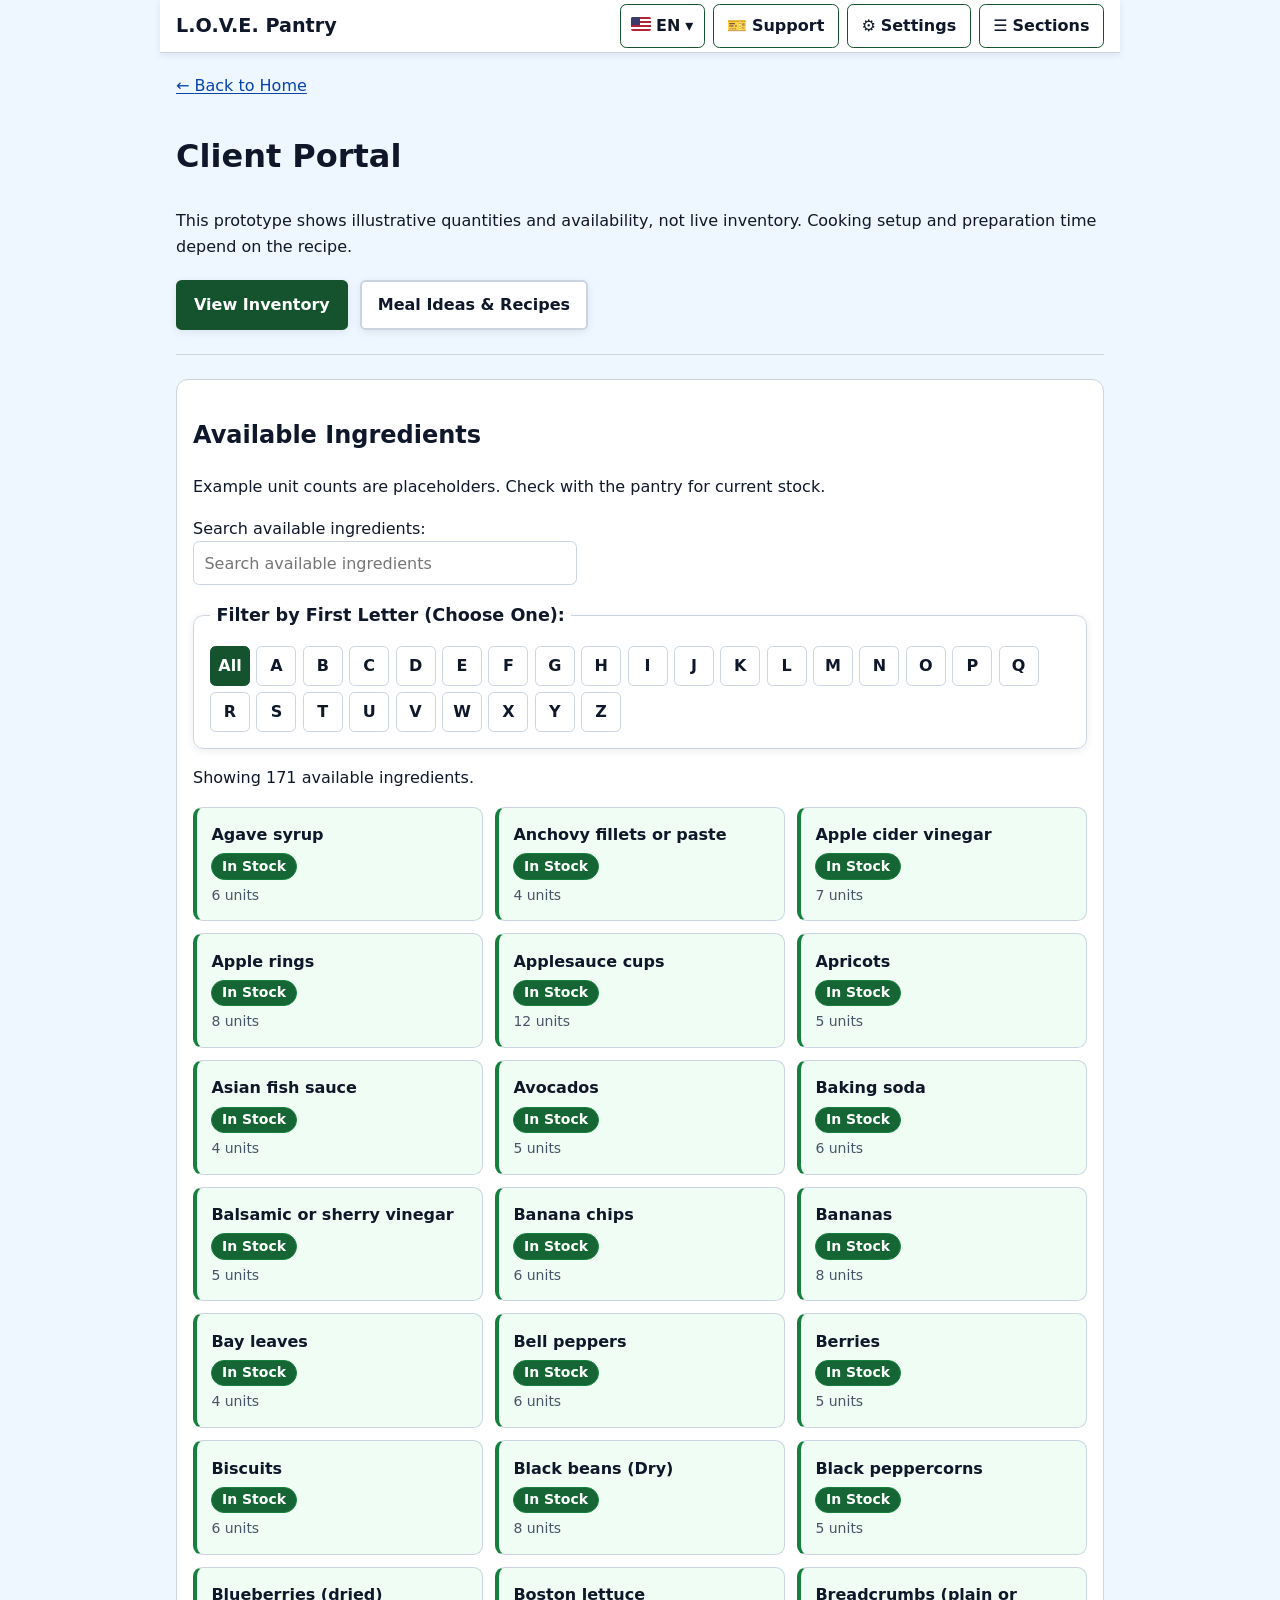
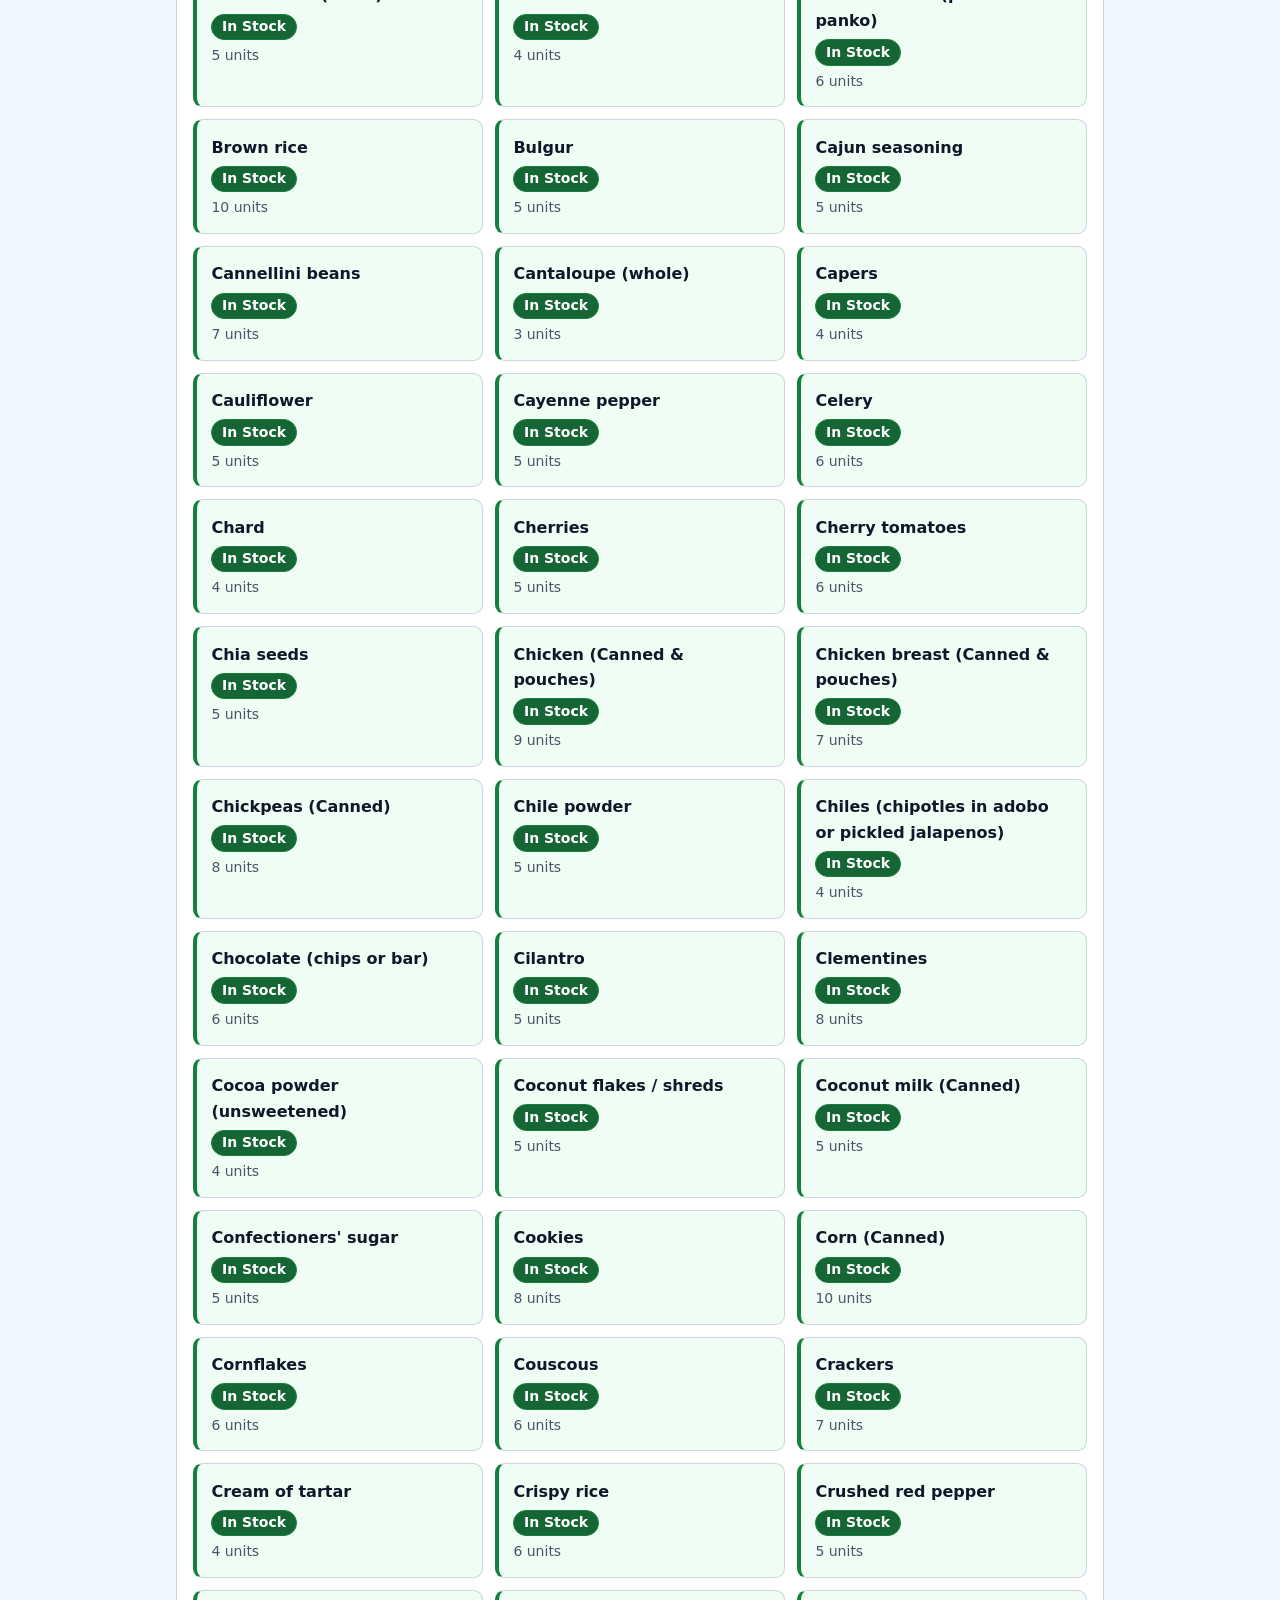
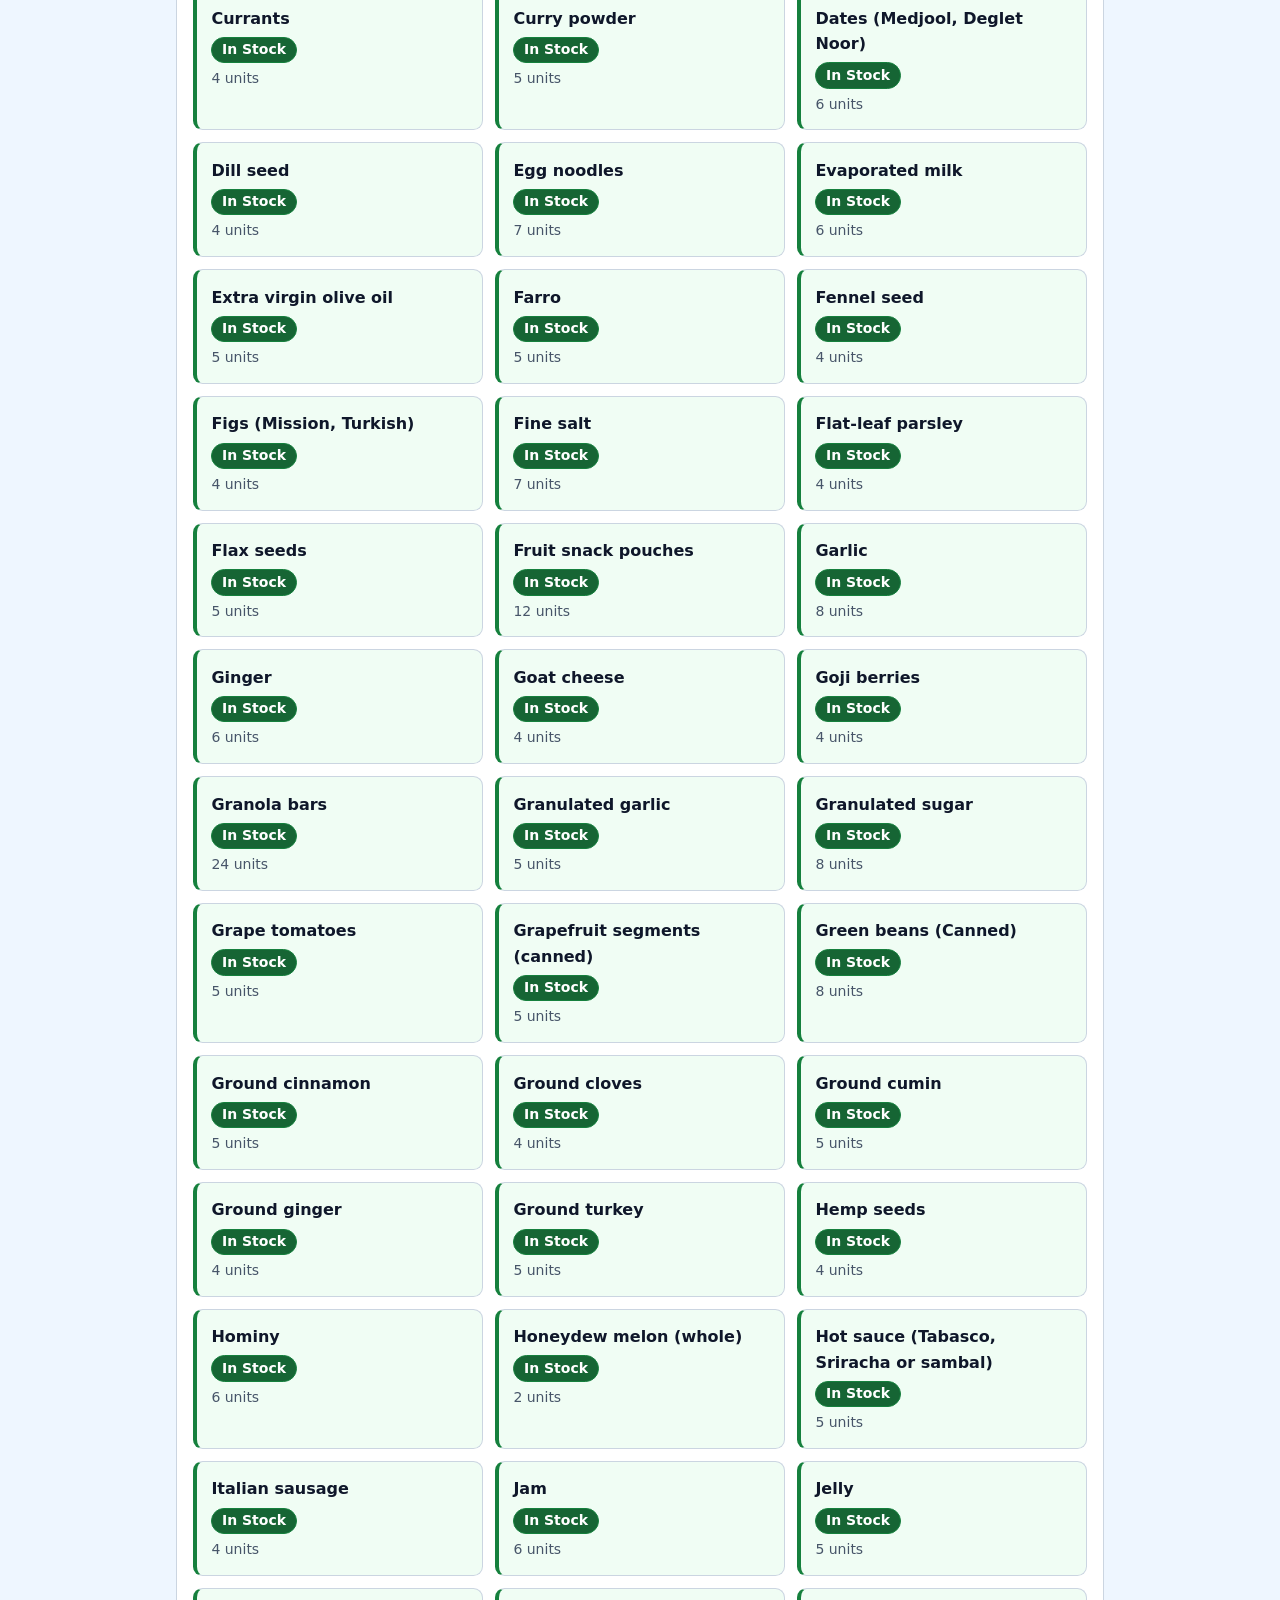
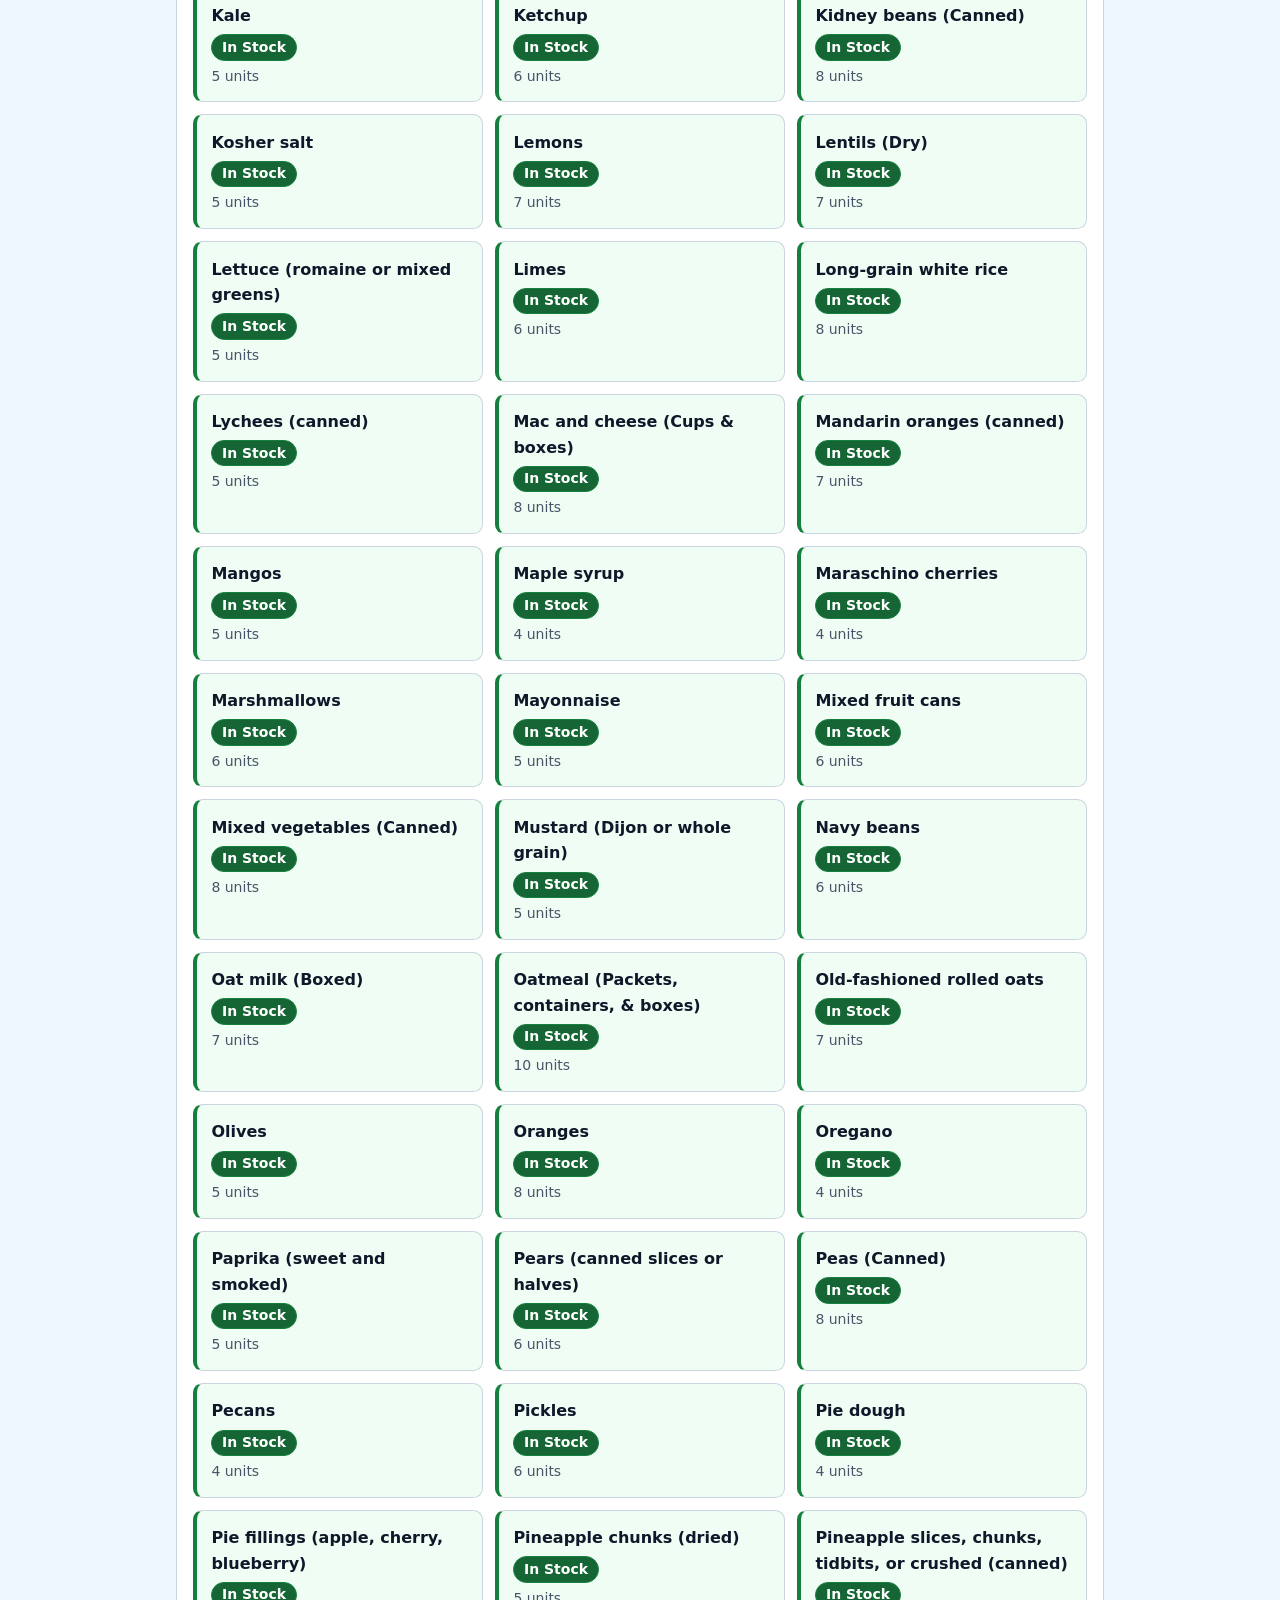
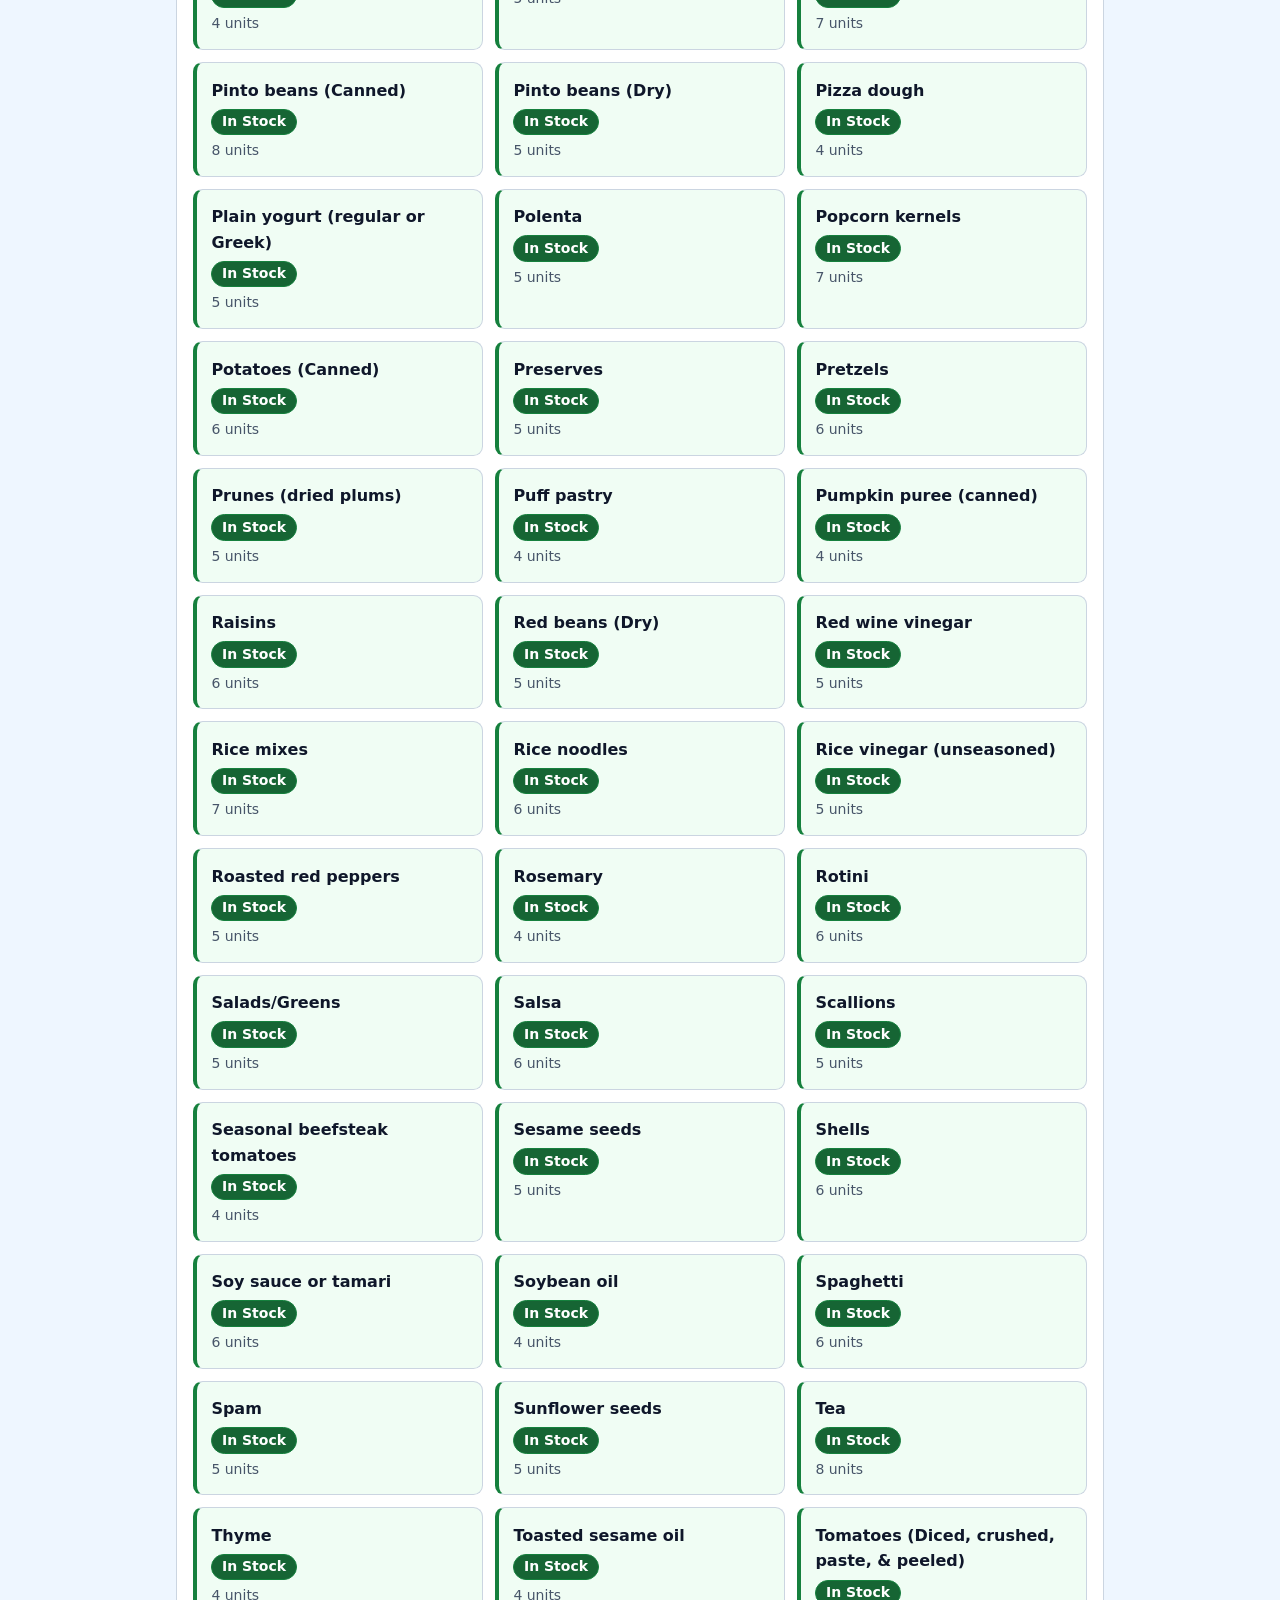
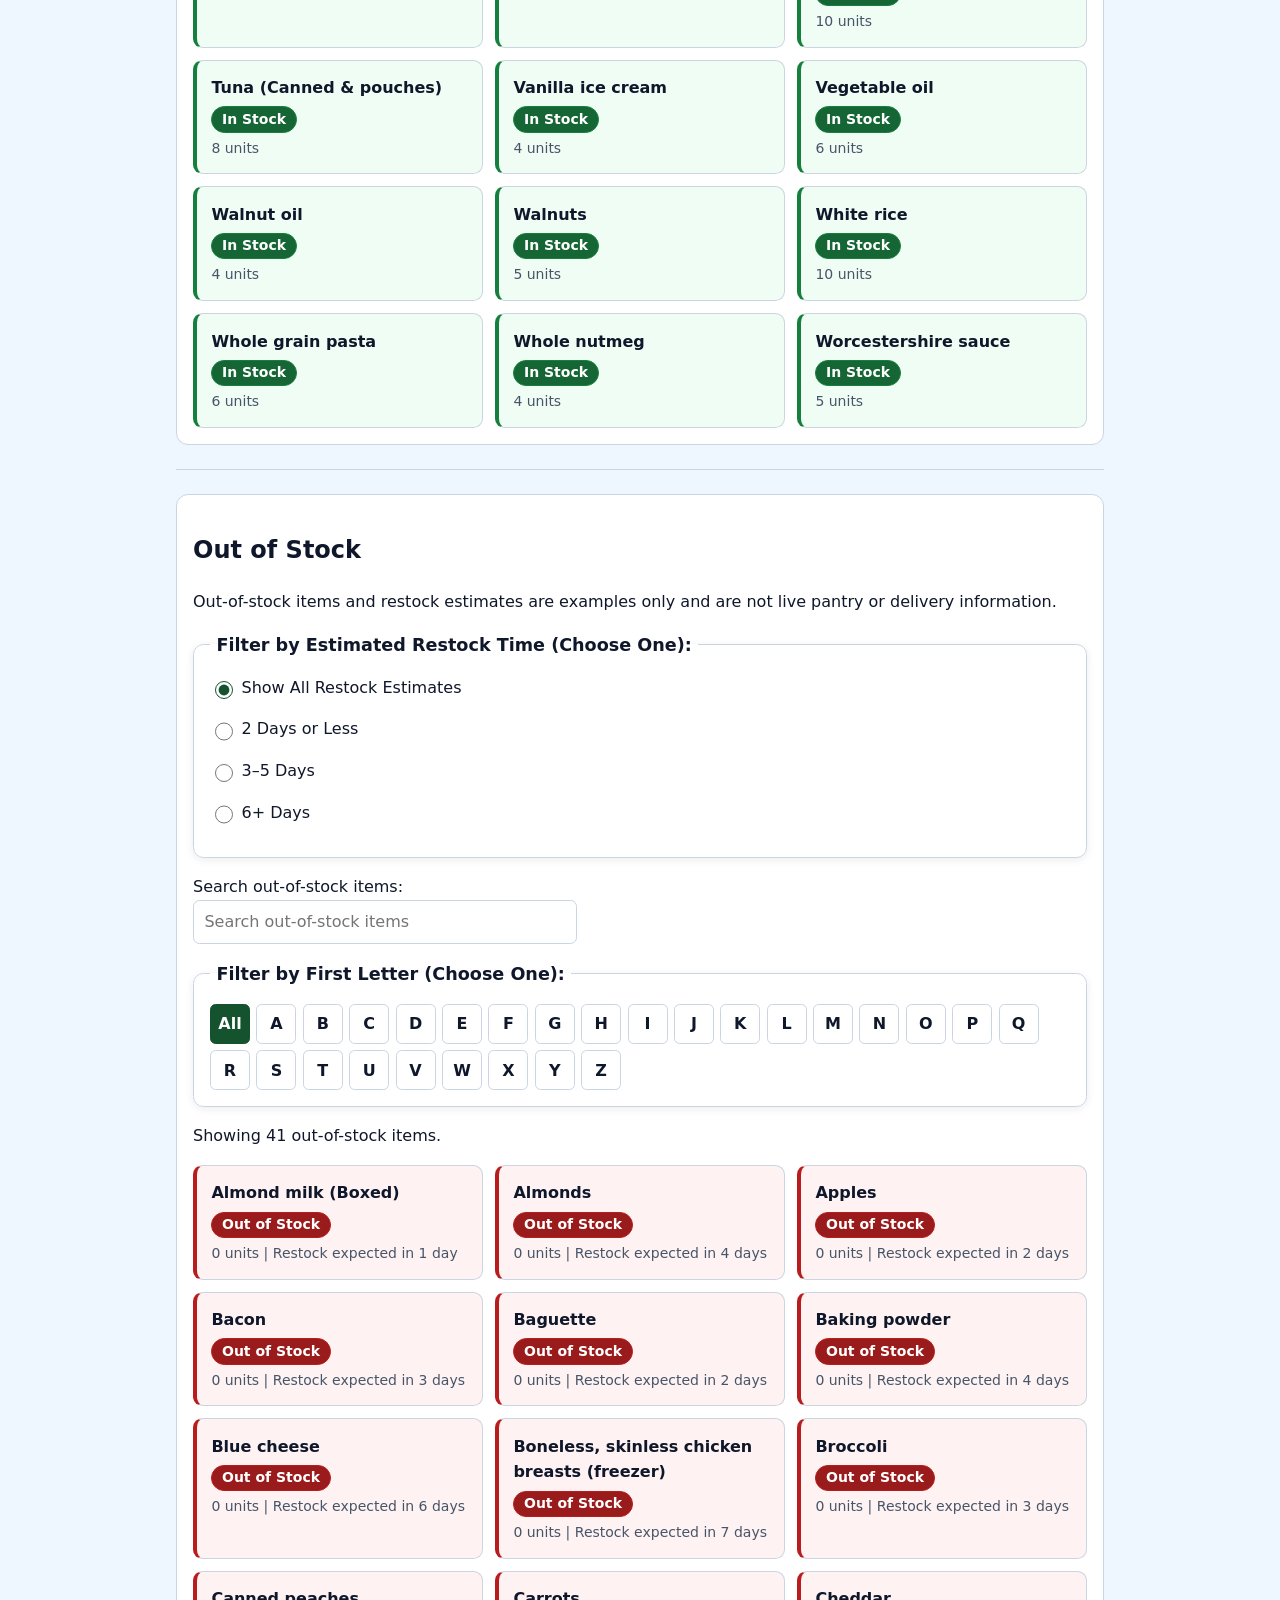
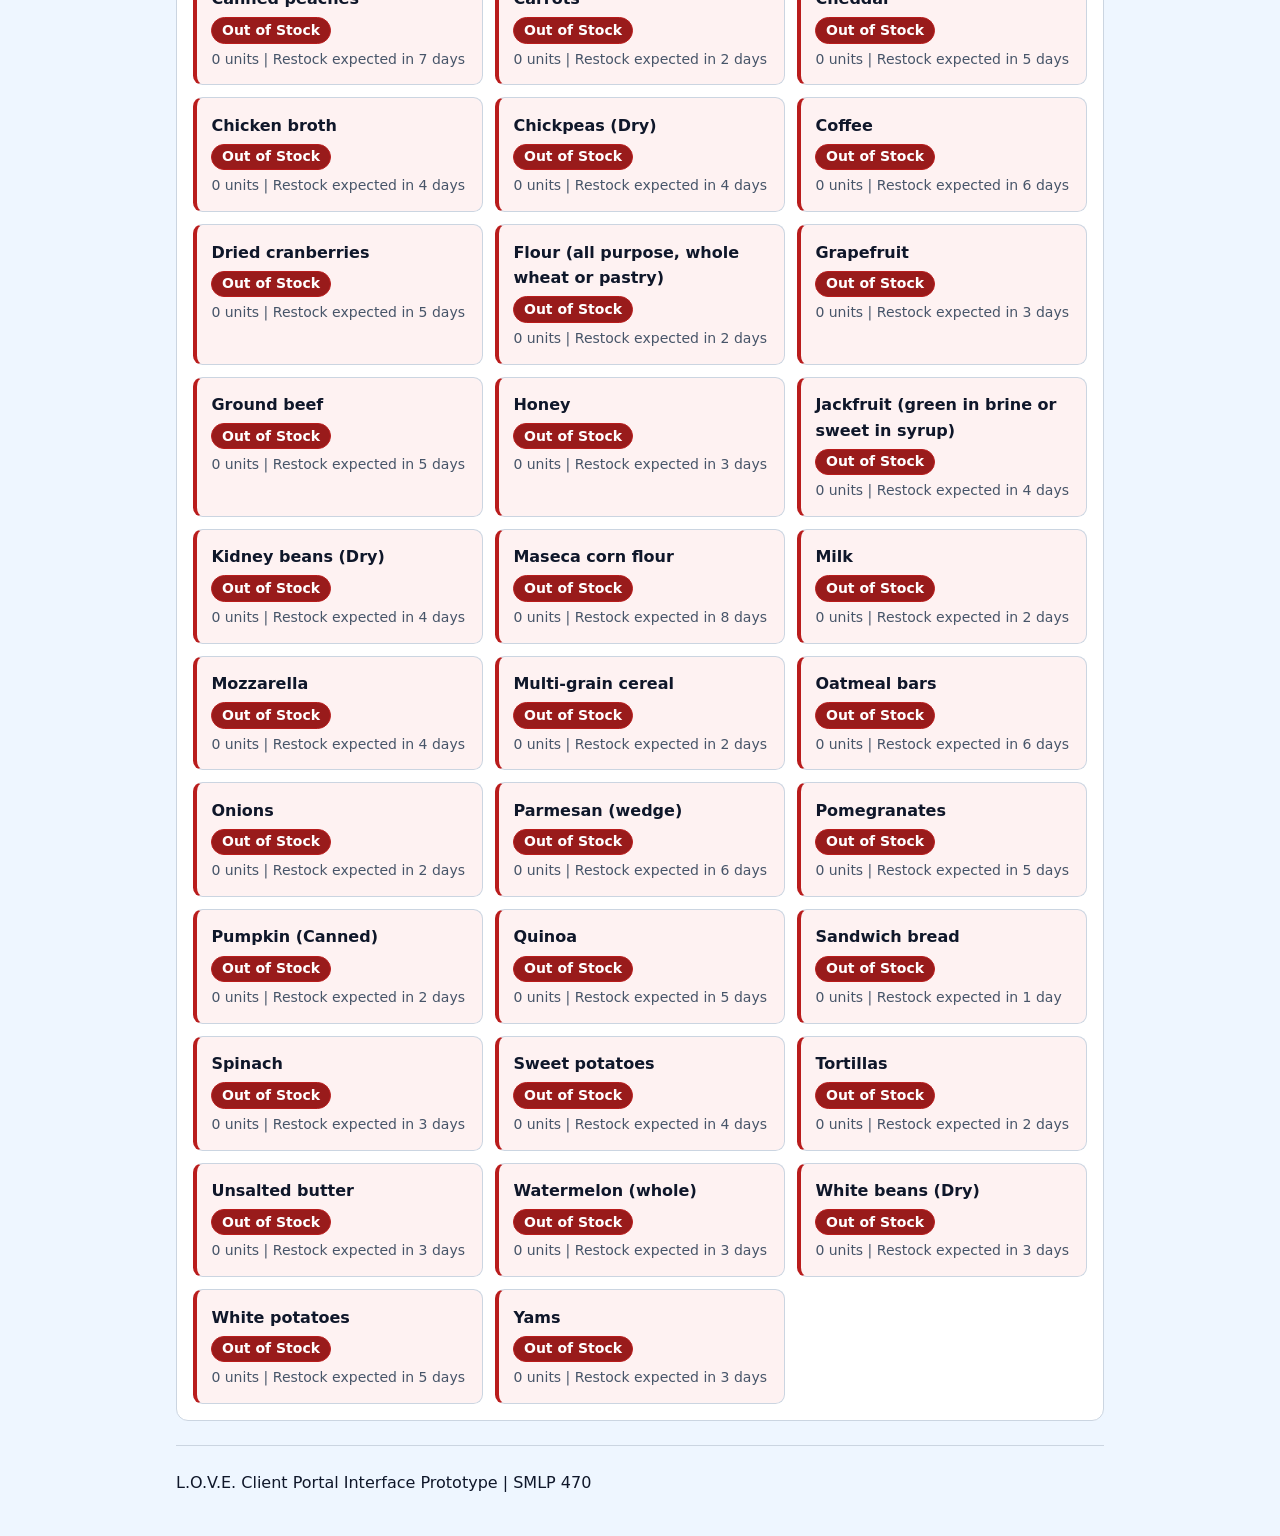
==== commit 597c5727: "Add EN/ES/FR flag dropdown, split Inventory and Recipes pages, and add Back-to-Top button Updated la" ====
--- a/clientPortal.html
+++ b/clientPortal.html
@@ -40,9 +40,45 @@
   <header class="site-header">
     <a class="brand-link" href="index.html">L.O.V.E. Pantry</a>
     <nav class="nav-actions" aria-label="Page controls" data-i18n-aria-label="pageControls">
-      <div class="language-toggle" role="group" aria-label="Language">
-        <button type="button" class="language-button" data-language="en" aria-pressed="true">EN</button>
-        <button type="button" class="language-button" data-language="es" aria-pressed="false">ES</button>
+      <div class="language-dropdown">
+        <button type="button" class="header-action language-trigger" id="language-trigger" aria-expanded="false" aria-controls="language-menu" aria-label="Language">
+          <span class="language-current-flag" aria-hidden="true">
+            <svg width="20" height="14" viewBox="0 0 20 14" style="border-radius: 2px; display: block;">
+              <rect width="20" height="14" fill="#b22234"/>
+              <path d="M0 3h20M0 7h20M0 11h20" stroke="#fff" stroke-width="2"/>
+              <rect width="9" height="8" fill="#3c3b6e"/>
+            </svg>
+          </span>
+          <span class="language-current-code">EN</span>
+          <span aria-hidden="true">▾</span>
+        </button>
+        <div class="language-menu" id="language-menu" hidden>
+          <button type="button" class="language-option" data-language="en" aria-pressed="true">
+            <svg aria-hidden="true" width="20" height="14" viewBox="0 0 20 14" style="border-radius: 2px; flex-shrink: 0;">
+              <rect width="20" height="14" fill="#b22234"/>
+              <path d="M0 3h20M0 7h20M0 11h20" stroke="#fff" stroke-width="2"/>
+              <rect width="9" height="8" fill="#3c3b6e"/>
+            </svg>
+            <span>English (EN)</span>
+          </button>
+          <button type="button" class="language-option" data-language="es" aria-pressed="false">
+            <svg aria-hidden="true" width="20" height="14" viewBox="0 0 21 14" style="border-radius: 2px; flex-shrink: 0;">
+              <rect width="7" height="14" fill="#006847"/>
+              <rect x="7" width="7" height="14" fill="#ffffff"/>
+              <rect x="14" width="7" height="14" fill="#ce1126"/>
+              <circle cx="10.5" cy="7" r="1.6" fill="#8c6239"/>
+            </svg>
+            <span>Español (ES)</span>
+          </button>
+          <button type="button" class="language-option" data-language="fr" aria-pressed="false">
+            <svg aria-hidden="true" width="20" height="14" viewBox="0 0 21 14" style="border-radius: 2px; flex-shrink: 0;">
+              <rect width="7" height="14" fill="#002395"/>
+              <rect x="7" width="7" height="14" fill="#ffffff"/>
+              <rect x="14" width="7" height="14" fill="#ed2939"/>
+            </svg>
+            <span>Français (FR)</span>
+          </button>
+        </div>
       </div>
       <a class="header-action support-link" href="support.html"><span aria-hidden="true">🎫 </span><span data-i18n="supportLink">Support</span></a>
       <button type="button" class="header-action" id="settings-toggle" aria-label="Settings" data-i18n-aria-label="settings" aria-expanded="false" aria-controls="settings-drawer"><span class="header-action-icon" aria-hidden="true">⚙️</span><span class="header-action-label" data-i18n="settings">Settings</span></button>
@@ -101,10 +137,6 @@
         <h2 data-i18n="jumpToSection">Jump to a Section</h2>
         <button type="button" class="drawer-close" aria-label="Close sections" data-i18n-aria-label="closeSettings">×</button>
       </div>
-      <a href="#filter-controls" data-i18n="filterInventoryTools">Filter Inventory Tools</a>
-      <a href="#no-cook" data-i18n="noCookSection">No-Cook / Shelter Friendly</a>
-      <a href="#microwave" data-i18n="microwaveOnly">Microwave-Only</a>
-      <a href="#full-kitchen" data-i18n="fullKitchenRequired">Full Kitchen Required</a>
       <a href="#available-ingredients" data-i18n="availableIngredients">Available Ingredients</a>
       <a href="#out-of-stock" data-i18n="outOfStock">Out of Stock</a>
     </nav>
@@ -114,595 +146,15 @@
     <a class="back-home" href="index.html"><span aria-hidden="true">← </span><span data-i18n="backHome">Back to Home</span></a>
     <h1 id="portal-title" data-i18n="clientPortal">Client Portal</h1>
     <p data-i18n="prototypeNotice">This prototype shows illustrative quantities and availability, not live inventory. Cooking setup and preparation time depend on the recipe.</p>
+    <nav class="portal-tab-links" aria-label="Client portal views" data-i18n-aria-label="portalViews">
+      <a href="clientPortal.html" class="portal-tab-button" aria-current="page" data-i18n="viewInventory">View Inventory</a>
+      <a href="recipes.html" class="portal-tab-button" data-i18n="mealIdeasRecipes">Meal Ideas &amp; Recipes</a>
+    </nav>
   </section>
 
   <hr>
 
-  <!-- Radio buttons and Checkbox Interfaces  -->
-  <section id="filter-controls">
-    <h2 data-i18n="filterInventoryTools">Filter Inventory Tools</h2>
-    <button type="button" id="reset-all-filters" data-i18n="resetFilters">Reset All Filters</button>
-    <p id="visible-results-count" role="status" aria-live="polite" aria-atomic="true"></p>
-    <p data-i18n="sampleDataNotice">All items, recipes, quantities, availability, and descriptions on this page are sample data and do not represent live items or inventory.</p>
-    <p data-i18n="filterScopeNotice">These filters apply to the cooking items and recipes shown, not the Available Ingredients or Out of Stock lists, which are controlled by their own respective filters.</p>
-
-    <!-- Radio buttons: No Cook and Microwave -->
-    <fieldset>
-      <legend data-i18n="cookingSetup">Select Your Cooking Setup (Choose Only One):</legend>
-      <div class="radio-options">
-        <p>
-          <input type="radio" id="setup-all" name="cooking-setup" value="all" checked>
-          <label for="setup-all" data-i18n="showAllLayouts">Show ALL Layouts</label>
-        </p>
-        <p>
-          <input type="radio" id="setup-nocook" name="cooking-setup" value="nocook">
-          <label for="setup-nocook" data-i18n="noCookSection">No-Cook / Shelter Friendly</label>
-        </p>
-        <p>
-          <input type="radio" id="setup-microwave" name="cooking-setup" value="microwave">
-          <label for="setup-microwave" data-i18n="microwaveOnly">Microwave-Only</label>
-        </p>
-      </div>
-    </fieldset>
-
-    <fieldset>
-      <legend>Equipment You Have:</legend>
-      <p>Check the tools you have. Items appear when you have all the tools they require. Leave all unchecked to show items regardless of their tool requirements.</p>
-      <div class="checkbox-options">
-        <p>
-          <input type="checkbox" id="tool-spoon" name="kitchen-tools" value="spoon">
-          <label for="tool-spoon">Spoon</label>
-        </p>
-        <p>
-          <input type="checkbox" id="tool-knife" name="kitchen-tools" value="knife">
-          <label for="tool-knife">Knife</label>
-        </p>
-        <p>
-          <input type="checkbox" id="tool-can-opener" name="kitchen-tools" value="can-opener">
-          <label for="tool-can-opener">Can opener</label>
-        </p>
-        <p>
-          <input type="checkbox" id="tool-microwave" name="kitchen-tools" value="microwave">
-          <label for="tool-microwave">Microwave</label>
-        </p>
-        <p>
-          <input type="checkbox" id="tool-microwave-safe-bowl" name="kitchen-tools" value="microwave-safe-bowl">
-          <label for="tool-microwave-safe-bowl">Microwave-safe bowl</label>
-        </p>
-        <p>
-          <input type="checkbox" id="tool-fork" name="kitchen-tools" value="fork">
-          <label for="tool-fork">Fork</label>
-        </p>
-        <p>
-          <input type="checkbox" id="tool-microwave-safe-plate" name="kitchen-tools" value="microwave-safe-plate">
-          <label for="tool-microwave-safe-plate">Microwave-safe plate</label>
-        </p>
-        <p>
-          <input type="checkbox" id="tool-bowl-cover" name="kitchen-tools" value="bowl-cover">
-          <label for="tool-bowl-cover">Bowl cover</label>
-        </p>
-        <p>
-          <input type="checkbox" id="tool-whisk" name="kitchen-tools" value="whisk">
-          <label for="tool-whisk">Whisk</label>
-        </p>
-        <p>
-          <input type="checkbox" id="tool-stovetop" name="kitchen-tools" value="stovetop">
-          <label for="tool-stovetop">Stovetop</label>
-        </p>
-        <p>
-          <input type="checkbox" id="tool-pot" name="kitchen-tools" value="pot">
-          <label for="tool-pot">Pot</label>
-        </p>
-        <p>
-          <input type="checkbox" id="tool-skillet-comal" name="kitchen-tools" value="skillet-comal">
-          <label for="tool-skillet-comal">Skillet or comal</label>
-        </p>
-        <p>
-          <input type="checkbox" id="tool-oven" name="kitchen-tools" value="oven">
-          <label for="tool-oven">Oven</label>
-        </p>
-        <p>
-          <input type="checkbox" id="tool-baking-sheet" name="kitchen-tools" value="baking-sheet">
-          <label for="tool-baking-sheet">Baking sheet</label>
-        </p>
-        <p>
-          <input type="checkbox" id="tool-grater" name="kitchen-tools" value="grater">
-          <label for="tool-grater">Grater</label>
-        </p>
-        <p>
-          <input type="checkbox" id="tool-rolling-pin" name="kitchen-tools" value="rolling-pin">
-          <label for="tool-rolling-pin">Rolling pin</label>
-        </p>
-        <p>
-          <input type="checkbox" id="tool-bowl" name="kitchen-tools" value="bowl">
-          <label for="tool-bowl">Bowl</label>
-        </p>
-        <p>
-          <input type="checkbox" id="tool-baking-dish" name="kitchen-tools" value="baking-dish">
-          <label for="tool-baking-dish">Baking dish</label>
-        </p>
-        <p>
-          <input type="checkbox" id="tool-casserole-dish" name="kitchen-tools" value="casserole-dish">
-          <label for="tool-casserole-dish">Casserole dish</label>
-        </p>
-        <p>
-          <input type="checkbox" id="tool-pie-dish" name="kitchen-tools" value="pie-dish">
-          <label for="tool-pie-dish">Pie dish</label>
-        </p>
-        <p>
-          <input type="checkbox" id="tool-ramekins" name="kitchen-tools" value="ramekins">
-          <label for="tool-ramekins">Ramekins</label>
-        </p>
-        <p>
-          <input type="checkbox" id="tool-large-bowl" name="kitchen-tools" value="large-bowl">
-          <label for="tool-large-bowl">Large bowl</label>
-        </p>
-        <p>
-          <input type="checkbox" id="tool-jar" name="kitchen-tools" value="jar">
-          <label for="tool-jar">Jar</label>
-        </p>
-      </div>
-    </fieldset>
-
-    <br>
-
-    <fieldset>
-      <legend>Preparation Time (Choose One):</legend>
-      <div class="radio-options">
-        <p>
-          <input type="radio" id="time-all" name="preparation-time" value="all" checked>
-          <label for="time-all">Show All Preparation Times</label>
-        </p>
-        <p>
-          <input type="radio" id="time-under-15" name="preparation-time" value="under-15">
-          <label for="time-under-15">Under 15 Minutes</label>
-        </p>
-        <p>
-          <input type="radio" id="time-15-to-30" name="preparation-time" value="15-to-30">
-          <label for="time-15-to-30">15 to 30 Minutes</label>
-        </p>
-        <p>
-          <input type="radio" id="time-30-to-60" name="preparation-time" value="30-to-60">
-          <label for="time-30-to-60">30 to 60 Minutes</label>
-        </p>
-        <p>
-          <input type="radio" id="time-over-60" name="preparation-time" value="over-60">
-          <label for="time-over-60">Over 1 Hour</label>
-        </p>
-      </div>
-    </fieldset>
-
-    <br>
-
-    <!-- Checkbox and Dropdown Interfaces -->
-    <fieldset>
-      <legend>Dietary Preferences & Options:</legend>
-      <p>
-        <label for="pref-stock-select">Stock availability:</label>
-        <select id="pref-stock-select" name="stock-status">
-          <option value="all">Show All Items</option>
-          <option value="instock" selected>In-stock items only</option>
-        </select>
-      </p>
-      <div class="checkbox-options">
-        <p>
-          <input type="checkbox" id="pref-soft" name="diet-pref" value="soft">
-          <label for="pref-soft">Soft Food Options Only</label>
-        </p>
-        <p>
-          <input type="checkbox" id="pref-utensils" name="diet-pref" value="utensils">
-          <label for="pref-utensils">Includes Eating Utensils</label>
-        </p>
-        <p>
-          <input type="checkbox" id="pref-ready" name="diet-pref" value="ready">
-          <label for="pref-ready">Ready to Eat / No Cooking Needed</label>
-        </p>
-        <p>
-          <input type="checkbox" id="pref-easy-open" name="diet-pref" value="easy-open">
-          <label for="pref-easy-open">Easy-Open Packaging</label>
-        </p>
-        <p>
-          <input type="checkbox" id="pref-no-appliance" name="diet-pref" value="no-appliance">
-          <label for="pref-no-appliance">No Cooking Appliance Needed</label>
-        </p>
-      </div>
-    </fieldset>
-  </section>
-
-  <br>
-  <hr>
-
-  <!-- Inventory Content -->
   <main id="inventory-list">
-    <p id="inventory-status" role="status" aria-live="polite" aria-atomic="true"></p>
-    <!-- Category 1 -->
-    <section id="no-cook" data-setup="nocook" data-ready="true" data-no-appliance="true">
-      <h2>No-Cook / Shelter Friendly</h2>
-      <p>Optimized for clients without appliances, kitchen spaces, or tool access.</p>
-      <ul>
-        <li data-stock="instock" data-minutes="0">
-          <strong>Fruit Snack & Granola Bars</strong> - <span class="status-in">In Stock | 24 units</span>
-          <br><small>Type: Snack | Packaging: Box/Pouch | Note: Ready-to-eat wrapper | Equipment needed: None | Preparation time: None needed</small>
-        </li>
-        <li data-stock="instock" data-soft="true" data-minutes="0" data-tools="spoon">
-          <strong>Applesauce Cups</strong> - <span class="status-in">In Stock | 12 units</span>
-          <br><small>Type: Fruit | Packaging: Plastic Cup | Note: Soft food, requires plastic spoon | Equipment needed: Spoon | Preparation time: None needed</small>
-        </li>
-        <li data-stock="instock" data-minutes="0">
-          <strong>Apple rings</strong> - <span class="status-in">In Stock | 8 units</span>
-          <br><small>Type: Fruit | Note: Ready to eat | Equipment needed: None | Preparation time: None needed</small>
-        </li>
-        <li data-stock="instock" data-minutes="0">
-          <strong>Banana chips</strong> - <span class="status-in">In Stock | 6 units</span>
-          <br><small>Type: Fruit | Note: Ready to eat | Equipment needed: None | Preparation time: None needed</small>
-        </li>
-        <li data-stock="instock" data-minutes="0">
-          <strong>Blueberries (dried)</strong> - <span class="status-in">In Stock | 5 units</span>
-          <br><small>Type: Fruit | Note: Ready to eat | Equipment needed: None | Preparation time: None needed</small>
-        </li>
-        <li data-stock="instock" data-minutes="0" data-tools="knife">
-          <strong>Cantaloupe (whole)</strong> - <span class="status-in">In Stock | 3 units</span>
-          <br><small>Type: Fruit | Note: Whole fruit | Equipment needed: Knife may be needed | Preparation time: None needed</small>
-        </li>
-        <li data-stock="instock" data-minutes="0">
-          <strong>Clementines</strong> - <span class="status-in">In Stock | 8 units</span>
-          <br><small>Type: Fruit | Note: Peel by hand | Equipment needed: None | Preparation time: None needed</small>
-        </li>
-        <li data-stock="instock" data-minutes="0">
-          <strong>Coconut flakes / shreds</strong> - <span class="status-in">In Stock | 5 units</span>
-          <br><small>Type: Fruit | Note: Ready to eat | Equipment needed: None | Preparation time: None needed</small>
-        </li>
-        <li data-stock="instock" data-minutes="0">
-          <strong>Currants</strong> - <span class="status-in">In Stock | 4 units</span>
-          <br><small>Type: Fruit | Note: Ready to eat | Equipment needed: None | Preparation time: None needed</small>
-        </li>
-        <li data-stock="instock" data-minutes="0">
-          <strong>Dates (Medjool, Deglet Noor)</strong> - <span class="status-in">In Stock | 6 units</span>
-          <br><small>Type: Fruit | Note: Ready to eat; remove pits if present | Equipment needed: None | Preparation time: None needed</small>
-        </li>
-        <li data-stock="instock" data-minutes="0">
-          <strong>Figs (Mission, Turkish)</strong> - <span class="status-in">In Stock | 4 units</span>
-          <br><small>Type: Fruit | Note: Ready to eat | Equipment needed: None | Preparation time: None needed</small>
-        </li>
-        <li data-stock="instock" data-minutes="0">
-          <strong>Goji berries</strong> - <span class="status-in">In Stock | 4 units</span>
-          <br><small>Type: Fruit | Note: Ready to eat | Equipment needed: None | Preparation time: None needed</small>
-        </li>
-        <li data-stock="out" data-minutes="0" data-restock-days="3" data-tools="knife">
-          <strong>Grapefruit</strong> - <span class="status-out">Out of Stock | 0 units | Restock expected in 3 days</span>
-          <br><small>Type: Fruit | Note: Whole fruit; knife may be needed | Equipment needed: Knife may be needed | Preparation time: None needed</small>
-        </li>
-        <li data-stock="instock" data-minutes="0" data-tools="can-opener">
-          <strong>Grapefruit segments (canned)</strong> - <span class="status-in">In Stock | 5 units</span>
-          <br><small>Type: Fruit | Note: Ready to eat after opening | Equipment needed: Can opener may be needed | Preparation time: None needed</small>
-        </li>
-        <li data-stock="instock" data-minutes="0" data-tools="knife">
-          <strong>Honeydew melon (whole)</strong> - <span class="status-in">In Stock | 2 units</span>
-          <br><small>Type: Fruit | Note: Whole fruit | Equipment needed: Knife may be needed | Preparation time: None needed</small>
-        </li>
-        <li data-stock="out" data-minutes="0" data-restock-days="4" data-tools="can-opener">
-          <strong>Jackfruit (green in brine or sweet in syrup)</strong> - <span class="status-out">Out of Stock | 0 units | Restock expected in 4 days</span>
-          <br><small>Type: Fruit | Note: Canned, ready to eat after opening | Equipment needed: Can opener may be needed | Preparation time: None needed</small>
-        </li>
-        <li data-stock="instock" data-minutes="0" data-tools="can-opener">
-          <strong>Lychees (canned)</strong> - <span class="status-in">In Stock | 5 units</span>
-          <br><small>Type: Fruit | Note: Ready to eat after opening | Equipment needed: Can opener may be needed | Preparation time: None needed</small>
-        </li>
-        <li data-stock="instock" data-minutes="0" data-tools="can-opener">
-          <strong>Mandarin oranges (canned)</strong> - <span class="status-in">In Stock | 7 units</span>
-          <br><small>Type: Fruit | Note: Ready to eat after opening | Equipment needed: Can opener may be needed | Preparation time: None needed</small>
-        </li>
-        <li data-stock="instock" data-minutes="0">
-          <strong>Maraschino cherries</strong> - <span class="status-in">In Stock | 4 units</span>
-          <br><small>Type: Fruit | Note: Ready to eat | Equipment needed: None | Preparation time: None needed</small>
-        </li>
-        <li data-stock="instock" data-minutes="0">
-          <strong>Oranges</strong> - <span class="status-in">In Stock | 8 units</span>
-          <br><small>Type: Fruit | Note: Peel by hand | Equipment needed: None | Preparation time: None needed</small>
-        </li>
-        <li data-stock="instock" data-minutes="0" data-tools="can-opener">
-          <strong>Pears (canned slices or halves)</strong> - <span class="status-in">In Stock | 6 units</span>
-          <br><small>Type: Fruit | Note: Ready to eat after opening | Equipment needed: Can opener may be needed | Preparation time: None needed</small>
-        </li>
-        <li data-stock="instock" data-minutes="0" data-tools="spoon">
-          <strong>Pie fillings (apple, cherry, blueberry)</strong> - <span class="status-in">In Stock | 4 units</span>
-          <br><small>Type: Fruit | Note: Ready to eat; commonly used for baking | Equipment needed: Spoon | Preparation time: None needed</small>
-        </li>
-        <li data-stock="instock" data-minutes="0">
-          <strong>Pineapple chunks (dried)</strong> - <span class="status-in">In Stock | 5 units</span>
-          <br><small>Type: Fruit | Note: Ready to eat | Equipment needed: None | Preparation time: None needed</small>
-        </li>
-        <li data-stock="instock" data-minutes="0" data-tools="can-opener">
-          <strong>Pineapple slices, chunks, tidbits, or crushed (canned)</strong> - <span class="status-in">In Stock | 7 units</span>
-          <br><small>Type: Fruit | Note: Ready to eat after opening | Equipment needed: Can opener may be needed | Preparation time: None needed</small>
-        </li>
-        <li data-stock="out" data-minutes="0" data-restock-days="5" data-tools="knife">
-          <strong>Pomegranates</strong> - <span class="status-out">Out of Stock | 0 units | Restock expected in 5 days</span>
-          <br><small>Type: Fruit | Note: Whole fruit; knife may be needed | Equipment needed: Knife may be needed | Preparation time: None needed</small>
-        </li>
-        <li data-stock="instock" data-minutes="0">
-          <strong>Prunes (dried plums)</strong> - <span class="status-in">In Stock | 5 units</span>
-          <br><small>Type: Fruit | Note: Ready to eat | Equipment needed: None | Preparation time: None needed</small>
-        </li>
-        <li data-stock="instock" data-minutes="0" data-tools="can-opener">
-          <strong>Pumpkin puree (canned)</strong> - <span class="status-in">In Stock | 4 units</span>
-          <br><small>Type: Fruit | Note: Ready to eat; commonly used for cooking or baking | Equipment needed: Can opener may be needed | Preparation time: None needed</small>
-        </li>
-        <li data-stock="out" data-minutes="0" data-restock-days="3" data-tools="knife">
-          <strong>Watermelon (whole)</strong> - <span class="status-out">Out of Stock | 0 units | Restock expected in 3 days</span>
-          <br><small>Type: Fruit | Note: Whole fruit | Equipment needed: Knife may be needed | Preparation time: None needed</small>
-        </li>
-      </ul>
-      <h3>Quick No-Cook Recipes</h3>
-      <ul>
-        <li data-stock="instock" data-minutes="12" data-utensils="true" data-tools="can-opener knife spoon">
-          <strong>Mediterranean Chickpea Salad</strong> - <span class="status-in">In Stock | 4 servings</span>
-          <br><small>Type: Main Course | Packaging: Canned/Fresh | Ingredients: Chickpeas (Canned), Cherry tomatoes, Olives, Capers, Flat-leaf parsley, Extra virgin olive oil, Lemons, Kosher salt, Black peppercorns | Equipment needed: Can opener, knife, spoon | Preparation time: About 12 minutes</small>
-        </li>
-        <li data-stock="instock" data-minutes="5" data-soft="true" data-utensils="true" data-tools="spoon">
-          <strong>Fruit &amp; Seed Energy Bowl</strong> - <span class="status-in">In Stock | 4 servings</span>
-          <br><small>Type: Breakfast / Snack | Packaging: Tub/Pouch | Ingredients: Plain yogurt (regular or Greek), Apple rings, Banana chips, Chia seeds, Flax seeds, Hemp seeds, Agave syrup | Equipment needed: Spoon | Preparation time: About 5 minutes</small>
-        </li>
-        <li data-stock="instock" data-minutes="12" data-easy-open="true" data-tools="can-opener knife spoon">
-          <strong>Canned Chicken Salad Romaine Wraps</strong> - <span class="status-in">In Stock | 4 servings</span>
-          <br><small>Type: Main Course | Packaging: Pouch/Canned/Fresh | Ingredients: Chicken (Canned &amp; pouches), Mayonnaise, Mustard (Dijon or whole grain), Celery, Romaine or mixed greens, Fine salt, Black peppercorns | Note: Easy-open packaging varies by product | Equipment needed: Can opener, knife, spoon | Preparation time: About 12 minutes</small>
-        </li>
-        <li data-stock="instock" data-minutes="10" data-utensils="true" data-tools="knife spoon">
-          <strong>Spicy Avocado &amp; Cracker Mash</strong> - <span class="status-in">In Stock | 4 servings</span>
-          <br><small>Type: Snack | Packaging: Fresh/Box | Ingredients: Avocados, Limes, Hot sauce (Tabasco, Sriracha or sambal), Cilantro, Crackers, Fine salt | Equipment needed: Knife, spoon | Preparation time: About 10 minutes</small>
-        </li>
-      </ul>
-      <h3>Under 15 Minute Recipes</h3>
-      <ul>
-        <li data-stock="instock" data-minutes="12" data-tools="can-opener bowl fork knife">
-          <strong>Anchovy &amp; Garlic White Bean Salad</strong> - <span class="status-in">In Stock | 4 servings</span>
-          <br><small>Type: Main Course / Side Dish | Packaging: Canned/Fresh | Ingredients: Cannellini beans, Anchovy fillets or paste, Garlic, Flat-leaf parsley, Lemon, Extra virgin olive oil, Crushed red pepper, Kosher salt, Black peppercorns | Equipment needed: Can opener, bowl, fork, knife | Preparation time: About 12 minutes</small>
-        </li>
-        <li data-stock="instock" data-minutes="10" data-tools="can-opener knife bowl spoon">
-          <strong>Spicy Spam &amp; Pickle Lettuce Boats</strong> - <span class="status-in">In Stock | 4 servings</span>
-          <br><small>Type: Main Course / Snack | Packaging: Canned/Fresh | Ingredients: Spam, Pickles, Mayonnaise, Mustard (Dijon or whole grain), Hot sauce (Tabasco, Sriracha or sambal), Romaine lettuce or Boston lettuce, Scallions | Equipment needed: Can opener, knife, bowl, spoon | Preparation time: About 10 minutes</small>
-        </li>
-        <li data-stock="instock" data-minutes="8" data-soft="true" data-tools="bowl knife spoon">
-          <strong>Harvest Yogurt Breakfast Parfait</strong> - <span class="status-in">In Stock | 4 servings</span>
-          <br><small>Type: Breakfast | Packaging: Tub/Bag | Ingredients: Plain yogurt (regular or Greek), Apple rings, Apricots, Currants, Pecans, Sunflower seeds, Maple syrup | Equipment needed: Bowl, knife, spoon | Preparation time: About 8 minutes</small>
-        </li>
-        <li data-stock="instock" data-minutes="10" data-tools="can-opener fork knife spoon">
-          <strong>Zesty Rice Cake &amp; Bean Tostadas</strong> - <span class="status-in">In Stock | 4 servings</span>
-          <br><small>Type: Snack / Light Meal | Packaging: Box/Canned/Fresh | Ingredients: Crackers or tortillas, Pinto beans (Canned), Salsa, Avocados, Cilantro, Limes, Fine salt | Equipment needed: Can opener, fork, knife, spoon | Preparation time: About 10 minutes</small>
-        </li>
-        <li data-stock="instock" data-minutes="12" data-soft="true" data-tools="can-opener bowl spoon">
-          <strong>Tropical Coconut Oatmeal Bowls</strong> - <span class="status-in">In Stock | 4 servings</span>
-          <br><small>Type: Breakfast | Packaging: Box/Canned | Ingredients: Oatmeal (Packets, containers, &amp; boxes), Coconut milk (Canned), Coconut flakes / shreds, Banana chips, Raisins, Agave syrup | Note: Uses ready-to-eat or quick oats and does not require cooking | Equipment needed: Can opener, bowl, spoon | Preparation time: About 12 minutes</small>
-        </li>
-        <li data-stock="instock" data-minutes="5" data-tools="bowl spoon">
-          <strong>Crunch-Master Protein Snack Mix</strong> - <span class="status-in">In Stock | 4 servings</span>
-          <br><small>Type: Snack | Packaging: Box/Bag | Ingredients: Cornflakes, Crispy rice, Pretzels, Walnuts, Pecans, Sunflower seeds, Dried cranberries | Equipment needed: Bowl, spoon | Preparation time: About 5 minutes</small>
-        </li>
-        <li data-stock="instock" data-minutes="10" data-tools="knife spoon">
-          <strong>Goat Cheese &amp; Roasted Red Pepper Wraps</strong> - <span class="status-in">In Stock | 4 servings</span>
-          <br><small>Type: Main Course | Packaging: Pouch/Jar/Fresh | Ingredients: Tortillas, Goat cheese, Roasted red peppers, Olives, Lettuce (romaine or mixed greens), Balsamic or sherry vinegar, Black peppercorns | Equipment needed: Knife, spoon | Preparation time: About 10 minutes</small>
-        </li>
-        <li data-stock="instock" data-minutes="8" data-tools="knife spoon">
-          <strong>Orchard Fruit &amp; Nut Butter Crackers</strong> - <span class="status-in">In Stock | 4 servings</span>
-          <br><small>Type: Snack | Packaging: Box/Jar/Fresh | Ingredients: Crackers, Peanut butter or almond butter, Apples, Ground cinnamon, Honey | Equipment needed: Knife, spoon | Preparation time: About 8 minutes</small>
-        </li>
-        <li data-stock="instock" data-minutes="10" data-tools="can-opener knife bowl spoon">
-          <strong>Sweet Chili Canned Chicken Salad</strong> - <span class="status-in">In Stock | 4 servings</span>
-          <br><small>Type: Main Course | Packaging: Canned/Pouch/Fresh | Ingredients: Chicken (Canned &amp; pouches), Celery, Scallions, Mayonnaise, Hot sauce (Tabasco, Sriracha or sambal), Agave syrup, Fine salt | Note: Easy-open packaging varies by product | Equipment needed: Can opener, knife, bowl, spoon | Preparation time: About 10 minutes</small>
-        </li>
-        <li data-stock="instock" data-minutes="8" data-soft="true" data-tools="spoon" data-tools-any="bowl jar">
-          <strong>Sweet &amp; Savory Chia Seed Pudding</strong> - <span class="status-in">In Stock | 4 servings</span>
-          <br><small>Type: Breakfast / Dessert | Packaging: Bag/Box | Ingredients: Chia seeds, Oat milk (Boxed) or Almond milk (Boxed), Maple syrup, Cocoa powder (unsweetened), Coconut flakes / shreds | Equipment needed: Bowl or jar, spoon | Preparation time: About 8 minutes</small>
-        </li>
-      </ul>
-    </section>
-
-    <hr>
-
-    <!-- Category 2 -->
-    <section id="microwave" data-setup="microwave">
-      <h2>Microwave-Only Quick Meals</h2>
-      <p>Optimized for temporary housing or quick meals requiring minimal cooking tools.</p>
-      <ul>
-        <li data-stock="instock" data-utensils="true" data-minutes="5" data-tools="microwave">
-          <strong>Mac & Cheese Cups</strong> - <span class="status-in">In Stock | 8 units</span>
-          <br><small>Type: Meal | Packaging: Disposable Cup | Note: Includes plastic forks/napkins | Equipment needed: Microwave | Preparation time: About 5 minutes</small>
-        </li>
-        <li data-stock="instock" data-minutes="5" data-easy-open="true" data-tools="microwave microwave-safe-bowl">
-          <strong>Canned Vegetable Soup</strong> - <span class="status-in">In Stock | 6 units</span>
-          <br><small>Type: Soup | Packaging: Can | Note: Pull-tab lid (no can opener tool needed) | Equipment needed: Microwave and microwave-safe bowl | Preparation time: About 5 minutes</small>
-        </li>
-        <li data-stock="instock" data-minutes="10" data-soft="true" data-utensils="true" data-tools="microwave microwave-safe-bowl can-opener spoon">
-          <strong>Microwave Mac and Cheese Up-grade</strong> - <span class="status-in">In Stock | 4 servings</span>
-          <br><small>Type: Main Course | Packaging: Cup/Canned | Ingredients: Mac and cheese (Cups &amp; boxes), Spam, Peas (Canned), Black peppercorns | Note: Microwave-friendly | Equipment needed: Microwave, microwave-safe bowl, can opener, spoon | Preparation time: About 10 minutes</small>
-        </li>
-      </ul>
-      <h3>Under 15 Minute Recipes</h3>
-      <ul>
-        <li data-stock="instock" data-minutes="12" data-soft="true" data-utensils="true" data-tools="microwave microwave-safe-bowl spoon">
-          <strong>Easy Microwave Tuna &amp; Pea Mac</strong> - <span class="status-in">In Stock | 4 servings</span>
-          <br><small>Type: Main Course | Packaging: Cup/Canned/Pouch | Ingredients: Mac and cheese (Cups &amp; boxes), Tuna (Canned &amp; pouches), Peas (Canned), Fine salt, Black peppercorns | Equipment needed: Microwave, microwave-safe bowl, spoon | Preparation time: About 12 minutes</small>
-        </li>
-        <li data-stock="instock" data-minutes="12" data-soft="true" data-tools="microwave microwave-safe-bowl fork spoon">
-          <strong>Microwave Loaded Canned Potato Chowder</strong> - <span class="status-in">In Stock | 4 servings</span>
-          <br><small>Type: Soup / Main Course | Packaging: Canned/Fresh | Ingredients: Potatoes (Canned), Milk, Unsalted butter, Scallions, Fine salt, Black peppercorns | Equipment needed: Microwave, microwave-safe bowl, fork, spoon | Preparation time: About 12 minutes</small>
-        </li>
-        <li data-stock="instock" data-minutes="12" data-tools="microwave microwave-safe-bowl spoon">
-          <strong>Steamed Curry Rice Mix with Chicken</strong> - <span class="status-in">In Stock | 4 servings</span>
-          <br><small>Type: Main Course | Packaging: Box/Canned/Pouch | Ingredients: Rice mixes, Chicken (Canned &amp; pouches), Mixed vegetables (Canned), Curry powder, Unsalted butter | Equipment needed: Microwave, microwave-safe deep bowl, spoon | Preparation time: About 12 minutes</small>
-        </li>
-        <li data-stock="instock" data-minutes="10" data-soft="true" data-tools="microwave microwave-safe-bowl spoon">
-          <strong>Quick Sweet Agave Oatmeal</strong> - <span class="status-in">In Stock | 4 servings</span>
-          <br><small>Type: Breakfast | Packaging: Box/Pouch | Ingredients: Oatmeal (Packets, containers, &amp; boxes), Oat milk (Boxed), Agave syrup, Ground cinnamon, Banana chips | Note: Microwave to prepare; not a ready-to-eat item | Equipment needed: Microwave, microwave-safe bowl, spoon | Preparation time: About 10 minutes</small>
-        </li>
-        <li data-stock="instock" data-minutes="10" data-soft="true" data-tools="microwave microwave-safe-bowl spoon">
-          <strong>Warm Garlic &amp; Herb Cannellini Beans</strong> - <span class="status-in">In Stock | 4 servings</span>
-          <br><small>Type: Side Dish / Snack | Packaging: Canned | Ingredients: Cannellini beans, Extra virgin olive oil, Granulated garlic, Oregano, Fine salt, Crushed red pepper | Equipment needed: Microwave, microwave-safe bowl, spoon | Preparation time: About 10 minutes</small>
-        </li>
-      </ul>
-      <h3>15 to 30 Minute Recipes</h3>
-      <ul>
-        <li data-stock="instock" data-minutes="20" data-tools="microwave microwave-safe-bowl bowl-cover spoon">
-          <strong>Microwave Cheesy Broccoli Rice Bowl</strong> - <span class="status-in">In Stock | 4 servings</span>
-          <br><small>Type: Main Course | Packaging: Fresh/Box | Ingredients: White rice, Broccoli, Cheddar, Chicken broth, Granulated garlic, Fine salt | Equipment needed: Microwave, microwave-safe bowl with cover, spoon | Preparation time: About 20 minutes</small>
-        </li>
-        <li data-stock="instock" data-minutes="20" data-soft="true" data-tools="microwave microwave-safe-bowl" data-tools-any="whisk spoon">
-          <strong>Quick Microwave Polenta Porridge</strong> - <span class="status-in">In Stock | 4 servings</span>
-          <br><small>Type: Main Course / Side Dish | Packaging: Box/Fresh | Ingredients: Polenta, Chicken broth, Unsalted butter, Parmesan (wedge), Kosher salt, Black peppercorns | Equipment needed: Microwave, large microwave-safe bowl, whisk or spoon | Preparation time: About 20 minutes</small>
-        </li>
-        <li data-stock="instock" data-minutes="25" data-tools="microwave microwave-safe-plate fork knife spoon">
-          <strong>Microwave Sweet Potato &amp; Black Bean Bowl</strong> - <span class="status-in">In Stock | 4 servings</span>
-          <br><small>Type: Main Course | Packaging: Fresh/Canned | Ingredients: Sweet potatoes, Cooked or canned black beans, pinto beans, kidney beans, or chickpeas (dry beans must be cooked ahead), Salsa, Avocados, Cilantro, Fine salt | Equipment needed: Microwave, fork, microwave-safe plate, knife, spoon | Preparation time: About 25 minutes</small>
-        </li>
-        <li data-stock="instock" data-minutes="20" data-tools="microwave microwave-safe-bowl bowl-cover fork">
-          <strong>Quick Steamed Couscous &amp; Veggie Medley</strong> - <span class="status-in">In Stock | 4 servings</span>
-          <br><small>Type: Main Course / Side Dish | Packaging: Box/Canned | Ingredients: Couscous, Chicken broth, Mixed vegetables (Canned), Extra virgin olive oil, Lemon, Fine salt | Equipment needed: Microwave, microwave-safe bowl with cover, fork | Preparation time: About 20 minutes</small>
-        </li>
-        <li data-stock="instock" data-minutes="20" data-soft="true" data-tools="microwave microwave-safe-bowl fork">
-          <strong>Microwave Poached Salmon/Fish-Style Tuna</strong> - <span class="status-in">In Stock | 4 servings</span>
-          <br><small>Type: Main Course | Packaging: Pouch/Fresh | Ingredients: Tuna (Canned &amp; pouches), Unsalted butter, Lemons, Flat-leaf parsley, Fine salt, Black peppercorns | Note: Uses canned tuna warmed with lemon and herbs; it is not poached fish | Equipment needed: Microwave, microwave-safe pie dish or shallow bowl, fork | Preparation time: About 20 minutes</small>
-        </li>
-      </ul>
-    </section>
-
-    <hr>
-
-    <!-- Category 3 -->
-    <section id="full-kitchen" data-setup="kitchen">
-      <h2>Full Kitchen Required / Family Dinners</h2>
-      <p>Bulk family resources requiring preparation tools, stove burners, or boiling water.</p>
-      <ul>
-        <li data-stock="out" data-minutes="20" data-tools="stovetop skillet-comal">
-          <strong>Maseca Corn Flour</strong> - <span class="status-out">Out of Stock | 0 units</span>
-          <br><small>Type: Flour | Packaging: Large Dry Bag | Note: Tortilla base flour | Equipment needed: Stovetop and skillet or comal | Preparation time: About 20 minutes</small>
-        </li>
-      </ul>
-      <h3>15 to 30 Minute Recipes</h3>
-      <ul>
-        <li data-stock="instock" data-minutes="30" data-tools="stovetop pot">
-          <strong>Spaghetti & Pasta Sauce</strong> - <span class="status-in">In Stock | 5 units</span>
-          <br><small>Type: Grains/Sauce | Packaging: Box & Jar | Note: Dynamic bulk family combo | Equipment needed: Stovetop and pot | Preparation time: About 30 minutes</small>
-        </li>
-        <li data-stock="instock" data-minutes="20" data-tools="stovetop skillet-comal knife spoon">
-          <strong>Spam &amp; Scallion Fried Rice</strong> - <span class="status-in">In Stock | 4 servings</span>
-          <br><small>Type: Main Course | Packaging: Canned/Fresh | Ingredients: White rice, Spam, Scallions, Garlic, Soy sauce or tamari, Vegetable oil | Equipment needed: Stovetop, skillet or comal, knife, spoon | Preparation time: About 20 minutes</small>
-        </li>
-        <li data-stock="instock" data-minutes="20" data-soft="true" data-utensils="true" data-tools="stovetop pot knife spoon">
-          <strong>Quick Egg Noodles with Garlic Butter</strong> - <span class="status-in">In Stock | 4 servings</span>
-          <br><small>Type: Main Course | Packaging: Box/Fresh | Ingredients: Egg noodles, Unsalted butter, Garlic, Flat-leaf parsley, Parmesan (wedge), Fine salt, Black peppercorns | Equipment needed: Stovetop, pot, knife, spoon | Preparation time: About 20 minutes</small>
-        </li>
-        <li data-stock="instock" data-minutes="25" data-soft="true" data-tools="stovetop pot knife spoon">
-          <strong>Savory Polenta with Mushrooms &amp; Greens</strong> - <span class="status-in">In Stock | 4 servings</span>
-          <br><small>Type: Main Course | Packaging: Box/Fresh | Ingredients: Polenta, Mixed vegetables (Canned), Kale, Garlic, Unsalted butter, Kosher salt, Black peppercorns | Equipment needed: Stovetop, pot, knife, spoon | Preparation time: About 25 minutes</small>
-        </li>
-        <li data-stock="instock" data-minutes="20" data-tools="stovetop skillet-comal spoon">
-          <strong>Quick Chili-Lime Ground Turkey Tacos</strong> - <span class="status-in">In Stock | 4 servings</span>
-          <br><small>Type: Main Course | Packaging: Fresh/Pouch | Ingredients: Ground turkey, Tortillas, Chile powder, Ground cumin, Granulated garlic, Limes, Salsa, Vegetable oil, Fine salt | Equipment needed: Stovetop, skillet or comal, spoon | Preparation time: About 20 minutes</small>
-        </li>
-        <li data-stock="instock" data-minutes="20" data-tools="stovetop skillet-comal knife spoon">
-          <strong>Tomato Garlic Bruschetta Skillet</strong> - <span class="status-in">In Stock | 4 servings</span>
-          <br><small>Type: Appetizer / Snack | Packaging: Fresh | Ingredients: Baguette, Seasonal beefsteak tomatoes, Garlic, Extra virgin olive oil, Oregano, Kosher salt, Black peppercorns | Equipment needed: Stovetop, skillet or comal, knife, spoon | Preparation time: About 20 minutes</small>
-        </li>
-      </ul>
-      <h3>15 to 30 Minute Baking Recipes</h3>
-      <ul>
-        <li data-stock="instock" data-minutes="25" data-oven-only="true" data-tools="oven baking-sheet knife spoon">
-          <strong>Quick Cinnamon Apple Puff Bites</strong> - <span class="status-in">In Stock | 4 servings</span>
-          <br><small>Type: Dessert / Snack | Packaging: Box/Fresh | Ingredients: Puff pastry, Apples, Granulated sugar, Ground cinnamon, Unsalted butter | Equipment needed: Oven, baking sheet, knife, spoon | Preparation time: About 25 minutes</small>
-        </li>
-        <li data-stock="instock" data-minutes="25" data-oven-only="true" data-tools="oven baking-sheet grater">
-          <strong>Fast Savory Cheddar Biscuits</strong> - <span class="status-in">In Stock | 4 servings</span>
-          <br><small>Type: Snack / Side Dish | Packaging: Can/Fresh | Ingredients: Biscuits, Cheddar, Granulated garlic, Oregano, Unsalted butter | Equipment needed: Oven, baking sheet, grater | Preparation time: About 25 minutes</small>
-        </li>
-      </ul>
-      <h3>30 to 60 Minute Recipes</h3>
-      <ul>
-        <li data-stock="instock" data-minutes="40" data-tools="stovetop skillet-comal knife spoon">
-          <strong>Quick Ground Turkey &amp; Rice Skillet</strong> - <span class="status-in">In Stock | 4 servings</span>
-          <br><small>Type: Main Course | Packaging: Fresh | Ingredients: Ground turkey, Long-grain white rice, Chicken broth, Bell peppers, Onions, Garlic, Paprika (sweet and smoked), Vegetable oil, Fine salt | Equipment needed: Stovetop, skillet or comal, knife, spoon | Preparation time: About 40 minutes</small>
-        </li>
-        <li data-stock="instock" data-minutes="35" data-soft="true" data-tools="stovetop pot can-opener knife spoon">
-          <strong>Creamy Tomato Shells</strong> - <span class="status-in">In Stock | 4 servings</span>
-          <br><small>Type: Main Course | Packaging: Box/Canned | Ingredients: Shells, Tomatoes (Diced, crushed, paste, &amp; peeled), Evaporated milk, Garlic, Onions, Oregano, Vegetable oil, Kosher salt | Equipment needed: Stovetop, pot, can opener, knife, spoon | Preparation time: About 35 minutes</small>
-        </li>
-        <li data-stock="instock" data-minutes="40" data-tools="stovetop skillet-comal can-opener knife spoon">
-          <strong>Skillet Italian Sausage &amp; Cannellini Beans</strong> - <span class="status-in">In Stock | 4 servings</span>
-          <br><small>Type: Main Course | Packaging: Fresh/Canned | Ingredients: Italian sausage, Cannellini beans, Tomatoes (Diced, crushed, paste, &amp; peeled), Onions, Garlic, Rosemary, Extra virgin olive oil, Kosher salt | Equipment needed: Stovetop, skillet or comal, can opener, knife, spoon | Preparation time: About 40 minutes</small>
-        </li>
-        <li data-stock="instock" data-minutes="50" data-tools="stovetop pot knife spoon">
-          <strong>Cajun Chicken &amp; Brown Rice Casserole</strong> - <span class="status-in">In Stock | 4 servings</span>
-          <br><small>Type: Main Course | Packaging: Pouch/Fresh | Ingredients: Chicken breast (Canned &amp; pouches), Brown rice, Chicken broth, Bell peppers, Onions, Cajun seasoning, Vegetable oil | Equipment needed: Stovetop, pot, knife, spoon | Preparation time: About 50 minutes</small>
-        </li>
-        <li data-stock="instock" data-minutes="45" data-soft="true" data-tools="stovetop pot can-opener knife spoon">
-          <strong>Potato and Green Bean Curry</strong> - <span class="status-in">In Stock | 4 servings</span>
-          <br><small>Type: Main Course | Packaging: Canned/Fresh | Ingredients: Potatoes (Canned), Green beans (Canned), Coconut milk (Canned), Tomatoes (Diced, crushed, paste, &amp; peeled), Curry powder, Garlic, Onions, Vegetable oil, Fine salt | Equipment needed: Stovetop, pot, can opener, knife, spoon | Preparation time: About 45 minutes</small>
-        </li>
-      </ul>
-      <h3>30 to 60 Minute Baking Recipes</h3>
-      <ul>
-        <li data-stock="instock" data-minutes="45" data-oven-only="true" data-tools="oven baking-sheet rolling-pin spoon">
-          <strong>Easy Canned Peach Galette</strong> - <span class="status-in">In Stock | 4 servings</span>
-          <br><small>Type: Dessert | Packaging: Box/Canned | Ingredients: Pie dough, Canned peaches, Granulated sugar, Ground cinnamon, Cornflakes (crushed) | Equipment needed: Oven, baking sheet, rolling pin, spoon | Preparation time: About 45 minutes</small>
-        </li>
-        <li data-stock="instock" data-minutes="50" data-oven-only="true" data-tools="oven baking-sheet bowl fork spoon">
-          <strong>Sweet Potato Puff Pastry Turnovers</strong> - <span class="status-in">In Stock | 4 servings</span>
-          <br><small>Type: Dessert / Snack | Packaging: Box/Fresh | Ingredients: Puff pastry, Sweet potatoes, Brown sugar, Ground cinnamon, Ground nutmeg, Unsalted butter | Equipment needed: Oven, baking sheet, bowl, fork, spoon | Preparation time: About 50 minutes</small>
-        </li>
-        <li data-stock="instock" data-minutes="55" data-oven-only="true" data-tools="oven baking-sheet skillet-comal knife spoon">
-          <strong>Italian Sausage &amp; Mozzarella Pizza Pockets</strong> - <span class="status-in">In Stock | 4 servings</span>
-          <br><small>Type: Main Course | Packaging: Fresh/Canned | Ingredients: Pizza dough, Italian sausage, Mozzarella, Tomatoes (Diced, crushed, paste, &amp; peeled), Oregano, Granulated garlic | Equipment needed: Oven, baking sheet, skillet, knife, spoon | Preparation time: About 55 minutes</small>
-        </li>
-      </ul>
-      <h3>Over 1 Hour Recipes</h3>
-      <ul>
-        <li data-stock="instock" data-minutes="90" data-tools="stovetop pot knife spoon">
-          <strong>Classic Dry Black Bean Stew</strong> - <span class="status-in">In Stock | 4 servings</span>
-          <br><small>Type: Main Course | Packaging: Bag/Fresh | Ingredients: Black beans (Dry), Garlic, Onions, Bell peppers, Bay leaves, Ground cumin, Extra virgin olive oil, Red wine vinegar, Kosher salt | Equipment needed: Stovetop, pot, knife, spoon | Preparation time: About 90 minutes</small>
-        </li>
-        <li data-stock="instock" data-minutes="90" data-tools="stovetop pot can-opener knife spoon">
-          <strong>Slow-Simmered Bolognese with Rotini</strong> - <span class="status-in">In Stock | 4 servings</span>
-          <br><small>Type: Main Course | Packaging: Fresh/Canned/Box | Ingredients: Ground beef, Rotini, Tomatoes (Diced, crushed, paste, &amp; peeled), Carrots, Celery, Onions, Garlic, Bay leaves, Vegetable oil, Kosher salt | Equipment needed: Stovetop, pot, can opener, knife, spoon | Preparation time: About 90 minutes</small>
-        </li>
-        <li data-stock="instock" data-minutes="75" data-soft="true" data-tools="stovetop pot can-opener knife spoon">
-          <strong>Scratch-Made Lentil Soup</strong> - <span class="status-in">In Stock | 4 servings</span>
-          <br><small>Type: Main Course | Packaging: Bag/Fresh | Ingredients: Lentils (Dry), Chicken broth, Carrots, Celery, Onions, Garlic, Tomatoes (Diced, crushed, paste, &amp; peeled), Thyme, Lemons, Kosher salt, Black peppercorns | Equipment needed: Stovetop, pot, can opener, knife, spoon | Preparation time: About 75 minutes</small>
-        </li>
-        <li data-stock="instock" data-minutes="90" data-tools="stovetop pot knife spoon">
-          <strong>Red Beans and Rice with Sausage</strong> - <span class="status-in">In Stock | 4 servings</span>
-          <br><small>Type: Main Course | Packaging: Bag/Fresh | Ingredients: Red beans (Dry), Italian sausage, Long-grain white rice, Onions, Bell peppers, Celery, Garlic, Cajun seasoning, Bay leaves, Kosher salt | Equipment needed: Stovetop, pot, knife, spoon | Preparation time: About 90 minutes</small>
-        </li>
-        <li data-stock="instock" data-minutes="75" data-soft="true" data-tools="stovetop pot knife spoon">
-          <strong>Slow-Simmered Chicken Bulgur Porridge</strong> - <span class="status-in">In Stock | 4 servings</span>
-          <br><small>Type: Main Course | Packaging: Bag/Fresh/Pouch | Ingredients: Bulgur, Chicken breast (Canned &amp; pouches), Chicken broth, Onions, Garlic, Ginger, Toasted sesame oil, Scallions, Fine salt | Equipment needed: Stovetop, pot, knife, spoon | Preparation time: About 75 minutes</small>
-        </li>
-      </ul>
-      <h3>Over 1 Hour Baking Recipes</h3>
-      <ul>
-        <li data-stock="instock" data-minutes="75" data-oven-only="true" data-tools="oven baking-dish bowl knife spoon">
-          <strong>Old-Fashioned Baked Apple Crisp</strong> - <span class="status-in">In Stock | 4 servings</span>
-          <br><small>Type: Dessert | Packaging: Fresh/Box | Ingredients: Apples, Old-fashioned rolled oats, Flour (all purpose, whole wheat or pastry), Brown sugar, Ground cinnamon, Unsalted butter | Equipment needed: Oven, baking dish, bowl, knife, spoon | Preparation time: About 75 minutes</small>
-        </li>
-        <li data-stock="instock" data-minutes="75" data-oven-only="true" data-tools="oven casserole-dish skillet-comal knife spoon">
-          <strong>Three-Bean Savory Biscuit Casserole</strong> - <span class="status-in">In Stock | 4 servings</span>
-          <br><small>Type: Main Course | Packaging: Can/Fresh | Ingredients: Biscuits, Cannellini beans, Kidney beans (Canned), Pinto beans (Canned), Tomatoes (Diced, crushed, paste, &amp; peeled), Onions, Garlic, Chili powder, Cheddar | Equipment needed: Oven, casserole dish, skillet, knife, spoon | Preparation time: About 75 minutes</small>
-        </li>
-        <li data-stock="instock" data-minutes="75" data-oven-only="true" data-tools="oven pie-dish bowl spoon">
-          <strong>Deep Dish Berry Pie from Scratch</strong> - <span class="status-in">In Stock | 4 servings</span>
-          <br><small>Type: Dessert | Packaging: Box/Fresh | Ingredients: Pie dough, Berries, Granulated sugar, Flour (all purpose, whole wheat or pastry), Lemons, Unsalted butter | Equipment needed: Oven, pie dish, bowl, spoon | Preparation time: About 75 minutes</small>
-        </li>
-        <li data-stock="instock" data-minutes="80" data-soft="true" data-oven-only="true" data-tools="oven large-bowl whisk" data-tools-any="ramekins baking-dish">
-          <strong>Slow-Baked Pumpkin Custard Pots</strong> - <span class="status-in">In Stock | 4 servings</span>
-          <br><small>Type: Dessert | Packaging: Canned/Fresh | Ingredients: Pumpkin puree (canned), Evaporated milk, Eggs, Granulated sugar, Ground cinnamon, Ground cloves, Whole nutmeg | Equipment needed: Oven, ramekins or baking dish, large bowl, whisk | Preparation time: About 80 minutes</small>
-        </li>
-        <li data-stock="instock" data-minutes="75" data-oven-only="true" data-tools="oven casserole-dish pot skillet-comal spoon">
-          <strong>Cheesy Polenta &amp; Sausage Bake</strong> - <span class="status-in">In Stock | 4 servings</span>
-          <br><small>Type: Main Course | Packaging: Box/Fresh/Canned | Ingredients: Polenta, Italian sausage, Cheddar, Parmesan (wedge), Tomatoes (Diced, crushed, paste, &amp; peeled), Garlic, Onions | Equipment needed: Oven, casserole dish, pot, skillet, spoon | Preparation time: About 75 minutes</small>
-        </li>
-      </ul>
-    </section>
-
-    <hr>
-
     <section id="available-ingredients" data-setup="ingredients">
       <h2>Available Ingredients</h2>
       <p>Example unit counts are placeholders. Check with the pantry for current stock.</p>
@@ -1070,9 +522,6 @@
 
   <!-- JavaScript to handle filtering logic -->
   <script>
-    const filterControls = document.getElementById("filter-controls");
-    const inventorySections = document.querySelectorAll("#inventory-list section");
-    const inventoryStatus = document.getElementById("inventory-status");
     const restockFilterControls = document.getElementById("restock-filter-controls");
     const alphabetLetters = "ABCDEFGHIJKLMNOPQRSTUVWXYZ";
     const ingredientLists = new Map([
@@ -1169,164 +618,6 @@
         "available-ingredient-alphabet",
         "available-ingredient-status"
       );
-    }
-
-    function addItemFeatureLabels() {
-      for (const section of inventorySections) {
-        if (section.dataset.setup === "ingredients" || section.dataset.setup === "out-of-stock") {
-          continue;
-        }
-
-        for (const item of section.querySelectorAll("li")) {
-          if (item.querySelector(":scope > .item-features")) {
-            continue;
-          }
-          const features = [];
-          const isReadyToEat = item.dataset.ready === "true" || section.dataset.ready === "true";
-          const needsNoAppliance = item.dataset.noAppliance === "true" || section.dataset.noAppliance === "true";
-
-          if (isReadyToEat) {
-            features.push("Ready to eat / no cooking needed");
-          }
-          if (item.dataset.soft === "true") {
-            features.push("Soft food");
-          }
-          if (item.dataset.utensils === "true") {
-            features.push("Includes eating utensils");
-          }
-          if (item.dataset.easyOpen === "true") {
-            features.push("Easy-open packaging (pull-tab lid)");
-          }
-          if (needsNoAppliance) {
-            features.push("No cooking appliance needed");
-          }
-          if (section.dataset.setup === "microwave") {
-            features.push("Microwave-friendly");
-          }
-          if (item.dataset.ovenOnly === "true") {
-            features.push("Oven / baking only");
-          }
-
-          const featureLabel = document.createElement("small");
-          featureLabel.className = "item-features";
-          featureLabel.textContent = `Features: ${features.join(" | ")}`;
-          if (features.length === 0) {
-            featureLabel.remove();
-            continue;
-          }
-          const itemDetails = item.querySelector("small");
-          if (itemDetails) {
-            item.insertBefore(featureLabel, itemDetails);
-          }
-        }
-      }
-    }
-
-    function updateInventory() {
-      const selectedSetup = filterControls.querySelector(
-        'input[name="cooking-setup"]:checked'
-      ).value;
-      const selectedTools = Array.from(
-        filterControls.querySelectorAll('input[name="kitchen-tools"]:checked')
-      ).map((input) => input.value);
-      const selectedTime = filterControls.querySelector(
-        'input[name="preparation-time"]:checked'
-      ).value;
-      const stockStatus = document.getElementById("pref-stock-select").value;
-      const softOnly = document.getElementById("pref-soft").checked;
-      const utensilsOnly = document.getElementById("pref-utensils").checked;
-      const readyOnly = document.getElementById("pref-ready").checked;
-      const easyOpenOnly = document.getElementById("pref-easy-open").checked;
-      const noApplianceOnly = document.getElementById("pref-no-appliance").checked;
-      let visibleItemCount = 0;
-
-      for (const section of inventorySections) {
-        const isIngredientList = section.dataset.setup === "ingredients";
-        const isOutOfStockList = section.dataset.setup === "out-of-stock";
-        const isPantryList = isIngredientList || isOutOfStockList;
-        const setupMatches =
-          isPantryList || selectedSetup === "all" || section.dataset.setup === selectedSetup;
-        let hasVisibleItems = false;
-
-        const items = section.querySelectorAll(":scope > ul > li");
-        for (const item of items) {
-          if (isOutOfStockList) {
-            hasVisibleItems = true;
-            continue;
-          }
-
-          const stockMatches = isPantryList || stockStatus === "all" || item.dataset.stock !== "out";
-          const softMatches = isPantryList || !softOnly || item.dataset.soft === "true";
-          const utensilsMatch = isPantryList || !utensilsOnly || item.dataset.utensils === "true";
-          const readyMatches =
-            isPantryList || !readyOnly || item.dataset.ready === "true" || section.dataset.ready === "true";
-          const easyOpenMatches = isPantryList || !easyOpenOnly || item.dataset.easyOpen === "true";
-          const noApplianceMatches =
-            isPantryList || !noApplianceOnly || item.dataset.noAppliance === "true" || section.dataset.noAppliance === "true";
-          const itemTools = (item.dataset.tools || "").split(" ").filter(Boolean);
-          const alternativeTools = (item.dataset.toolsAny || "").split(" ").filter(Boolean);
-          const toolsMatch =
-            isPantryList || selectedTools.length === 0 ||
-            (itemTools.every((tool) => selectedTools.includes(tool)) &&
-              (alternativeTools.length === 0 || alternativeTools.some((tool) => selectedTools.includes(tool))));
-          const preparationTime = Number(item.dataset.minutes);
-          const timeMatches =
-            isPantryList || selectedTime === "all" ||
-            (selectedTime === "under-15" && preparationTime < 15) ||
-            (selectedTime === "15-to-30" && preparationTime >= 15 && preparationTime <= 30) ||
-            (selectedTime === "30-to-60" && preparationTime > 30 && preparationTime <= 60) ||
-            (selectedTime === "over-60" && preparationTime > 60);
-          const isVisible =
-            setupMatches && stockMatches && softMatches && utensilsMatch &&
-            readyMatches && easyOpenMatches && noApplianceMatches && toolsMatch && timeMatches;
-
-          item.hidden = !isVisible;
-          if (isVisible) {
-            hasVisibleItems = true;
-            if (!isPantryList) {
-              visibleItemCount++;
-            }
-          }
-        }
-
-        if (isPantryList) {
-          section.hidden = false;
-        } else {
-          section.hidden = !hasVisibleItems;
-        }
-      }
-
-      const translations = window.siteTranslations?.[document.documentElement.lang];
-      if (translations) {
-        inventoryStatus.textContent = visibleItemCount === 0
-          ? translations.noMatchingItems
-          : translations.showingSample
-            .replace("{count}", String(visibleItemCount))
-            .replace("{itemWord}", translations[visibleItemCount === 1 ? "sampleItem" : "sampleItems"]);
-        document.getElementById("visible-results-count").textContent =
-          translations[visibleItemCount === 1 ? "countOneItem" : "countItems"].replace("{count}", String(visibleItemCount));
-      } else {
-        inventoryStatus.textContent = visibleItemCount === 0
-          ? "No sample items match these filters. Try changing your selections. Ingredient lists use separate filters."
-          : `Showing ${visibleItemCount} sample ${visibleItemCount === 1 ? "item" : "items"}. Ingredient lists use separate filters.`;
-        document.getElementById("visible-results-count").textContent =
-          `${visibleItemCount} cooking ${visibleItemCount === 1 ? "item or recipe" : "items and recipes"} shown`;
-      }
-    }
-
-    function resetAllFilters() {
-      document.querySelectorAll('#filter-controls input[type="radio"], #restock-filter-controls input[type="radio"], .alphabet-links input[type="radio"]').forEach((input) => {
-        input.checked = input.value === "all";
-      });
-      filterControls.querySelectorAll('input[type="checkbox"]').forEach((input) => {
-        input.checked = false;
-      });
-      document.getElementById("pref-stock-select").value = "instock";
-      document.getElementById("available-ingredient-search").value = "";
-      document.getElementById("out-of-stock-search").value = "";
-      updateAvailableIngredients();
-      updateOutOfStockList();
-      updateInventory();
     }
 
     function updateOutOfStockList() {
@@ -1522,11 +813,9 @@
         }
         syncIngredientCatalogItem(record);
       }
-      if (typeof addItemFeatureLabels === "function") addItemFeatureLabels();
       window.dispatchEvent(new CustomEvent("love-pantry-inventory-updated"));
       updateAvailableIngredients();
       updateOutOfStockList();
-      updateInventory();
     }
 
     function readVolunteerInventory() {
@@ -1544,20 +833,15 @@
 
     createLetterFilters("available-ingredient-alphabet", "available");
     createLetterFilters("out-of-stock-alphabet", "out-of-stock");
-    filterControls.addEventListener("change", updateInventory);
-    document.getElementById("reset-all-filters").addEventListener("click", resetAllFilters);
     restockFilterControls.addEventListener("change", updateOutOfStockList);
     document.getElementById("available-ingredient-search").addEventListener("input", updateAvailableIngredients);
     document.getElementById("out-of-stock-search").addEventListener("input", updateOutOfStockList);
     window.addEventListener("love-pantry-language-change", () => {
       updateAvailableIngredients();
-      updateInventory();
       updateOutOfStockList();
     });
     updateAvailableIngredients();
-    addItemFeatureLabels();
     readVolunteerInventory();
-    updateInventory();
     updateOutOfStockList();
   </script>
   <script src="site.js"></script>
--- a/style.css
+++ b/style.css
@@ -196,6 +196,12 @@
   font-size: 1rem;
 }
 
+body[data-portal-mode="inventory"] > hr,
+body[data-portal-mode="inventory"] > br,
+body[data-portal-mode="inventory"] #inventory-list > hr {
+  display: none;
+}
+
 main,
 footer,
 .home-intro,
@@ -203,6 +209,105 @@
 .page-intro,
 .portal-lobby {
   margin-bottom: 1.5rem;
+}
+
+.portal-mode-switcher {
+  display: flex;
+  gap: 0.75rem;
+  margin-top: 1.25rem;
+}
+
+.portal-mode-link {
+  align-items: center;
+  background: var(--surface);
+  border: 2px solid var(--border);
+  border-radius: 0.35rem;
+  color: var(--text);
+  display: inline-flex;
+  font-weight: 800;
+  justify-content: center;
+  min-height: 2.75rem;
+  padding: 0.65rem 1rem;
+  text-align: center;
+  text-decoration: none;
+}
+
+.portal-mode-link:hover,
+.portal-mode-link:focus-visible,
+.portal-mode-link.is-active {
+  background: var(--accent);
+  border-color: var(--accent);
+  color: #fff;
+}
+
+.portal-mode-link:focus-visible {
+  outline: 3px solid var(--border);
+  outline-offset: 3px;
+}
+
+.portal-tab-links {
+  display: flex;
+  gap: 0.75rem;
+  margin-top: 1.25rem;
+}
+
+.portal-tab-button {
+  align-items: center;
+  background: var(--surface);
+  border: 2px solid var(--border);
+  border-radius: 0.35rem;
+  box-shadow: var(--shadow);
+  color: var(--text);
+  display: inline-flex;
+  font-weight: 800;
+  justify-content: center;
+  min-height: 2.75rem;
+  padding: 0.65rem 1rem;
+  text-align: center;
+  text-decoration: none;
+}
+
+.portal-tab-button:hover,
+.portal-tab-button:focus-visible,
+.portal-tab-button[aria-current="page"] {
+  background: var(--accent);
+  border-color: var(--accent);
+  color: #fff;
+}
+
+.portal-tab-button:focus-visible {
+  outline: 3px solid var(--border);
+  outline-offset: 3px;
+}
+
+.sections-sublist {
+  border-left: 3px solid var(--border);
+  display: grid;
+  gap: 0.25rem;
+  margin: -0.25rem 0 0.5rem 1rem;
+  padding-left: 0.75rem;
+}
+
+.sections-sublist a {
+  font-size: 0.95em;
+}
+
+@media (max-width: 600px) {
+  .portal-mode-switcher {
+    flex-direction: column;
+  }
+
+  .portal-mode-link {
+    width: 100%;
+  }
+
+  .portal-tab-links {
+    flex-direction: column;
+  }
+
+  .portal-tab-button {
+    width: 100%;
+  }
 }
 
 h1,
@@ -364,28 +469,97 @@
   background: var(--surface);
 }
 
-.language-toggle {
-  display: inline-flex;
-  gap: 0.15rem;
-  padding: 0.15rem;
-  border: 0.0625rem solid var(--border);
+.back-to-top {
+  position: fixed;
+  right: 1rem;
+  bottom: 1rem;
+  z-index: 999;
+  min-height: 2.75rem;
+  padding: 0.55rem 0.9rem;
+  border: 2px solid var(--border);
   border-radius: 0.5rem;
-  background: var(--page-bg);
-}
-
-.language-button {
-  min-width: 2.75rem;
+  background: var(--accent);
+  color: #ffffff;
+  box-shadow: var(--shadow);
+  font: inherit;
+  font-weight: 750;
+  cursor: pointer;
+}
+
+.back-to-top:hover {
+  filter: brightness(0.9);
+}
+
+.back-to-top[hidden] {
+  display: none !important;
+}
+
+.back-to-top:focus-visible {
+  outline: 0.1875rem solid var(--focus);
+  outline-offset: 0.125rem;
+}
+
+html[data-theme="high-contrast"] .back-to-top {
+  border-color: #000000;
+  background: #ffff00;
+  color: #000000;
+}
+
+.language-dropdown {
+  position: relative;
+}
+
+.language-trigger {
+  padding: 0.4rem 0.65rem;
+}
+
+.language-menu {
+  position: absolute;
+  top: calc(100% + 0.35rem);
+  right: 0;
+  z-index: 1002;
+  display: grid;
+  min-width: 11.5rem;
+  gap: 0.25rem;
+  padding: 0.4rem;
+  border: 0.125rem solid var(--border);
+  border-radius: 0.65rem;
+  background: var(--surface);
+  box-shadow: var(--shadow);
+}
+
+.language-menu[hidden] {
+  display: none !important;
+}
+
+.language-option {
+  display: flex;
+  width: 100%;
   min-height: 2.75rem;
-  padding: 0.3rem;
+  align-items: center;
+  gap: 0.6rem;
+  padding: 0.45rem 0.65rem;
   border-color: transparent;
   background: transparent;
-  font-weight: 800;
-}
-
-.language-button[aria-pressed="true"] {
+  color: var(--text);
+  font-weight: 700;
+  text-align: left;
+}
+
+.language-option:hover {
+  background: var(--page-bg);
+}
+
+.language-option[aria-pressed="true"] {
   border-color: var(--accent);
   background: var(--accent);
   color: #ffffff;
+}
+
+html[data-theme="high-contrast"] .language-option[aria-pressed="true"] {
+  border-color: #ffff00;
+  background: #ffff00;
+  color: #000000;
 }
 
 html[data-theme="high-contrast"] .language-button[aria-pressed="true"] {
@@ -1781,3 +1955,5 @@
     border-width: 0.125rem;
   }
 }
+html[data-i18n-pending] header [data-i18n],
+html[data-i18n-pending] .language-current-code,
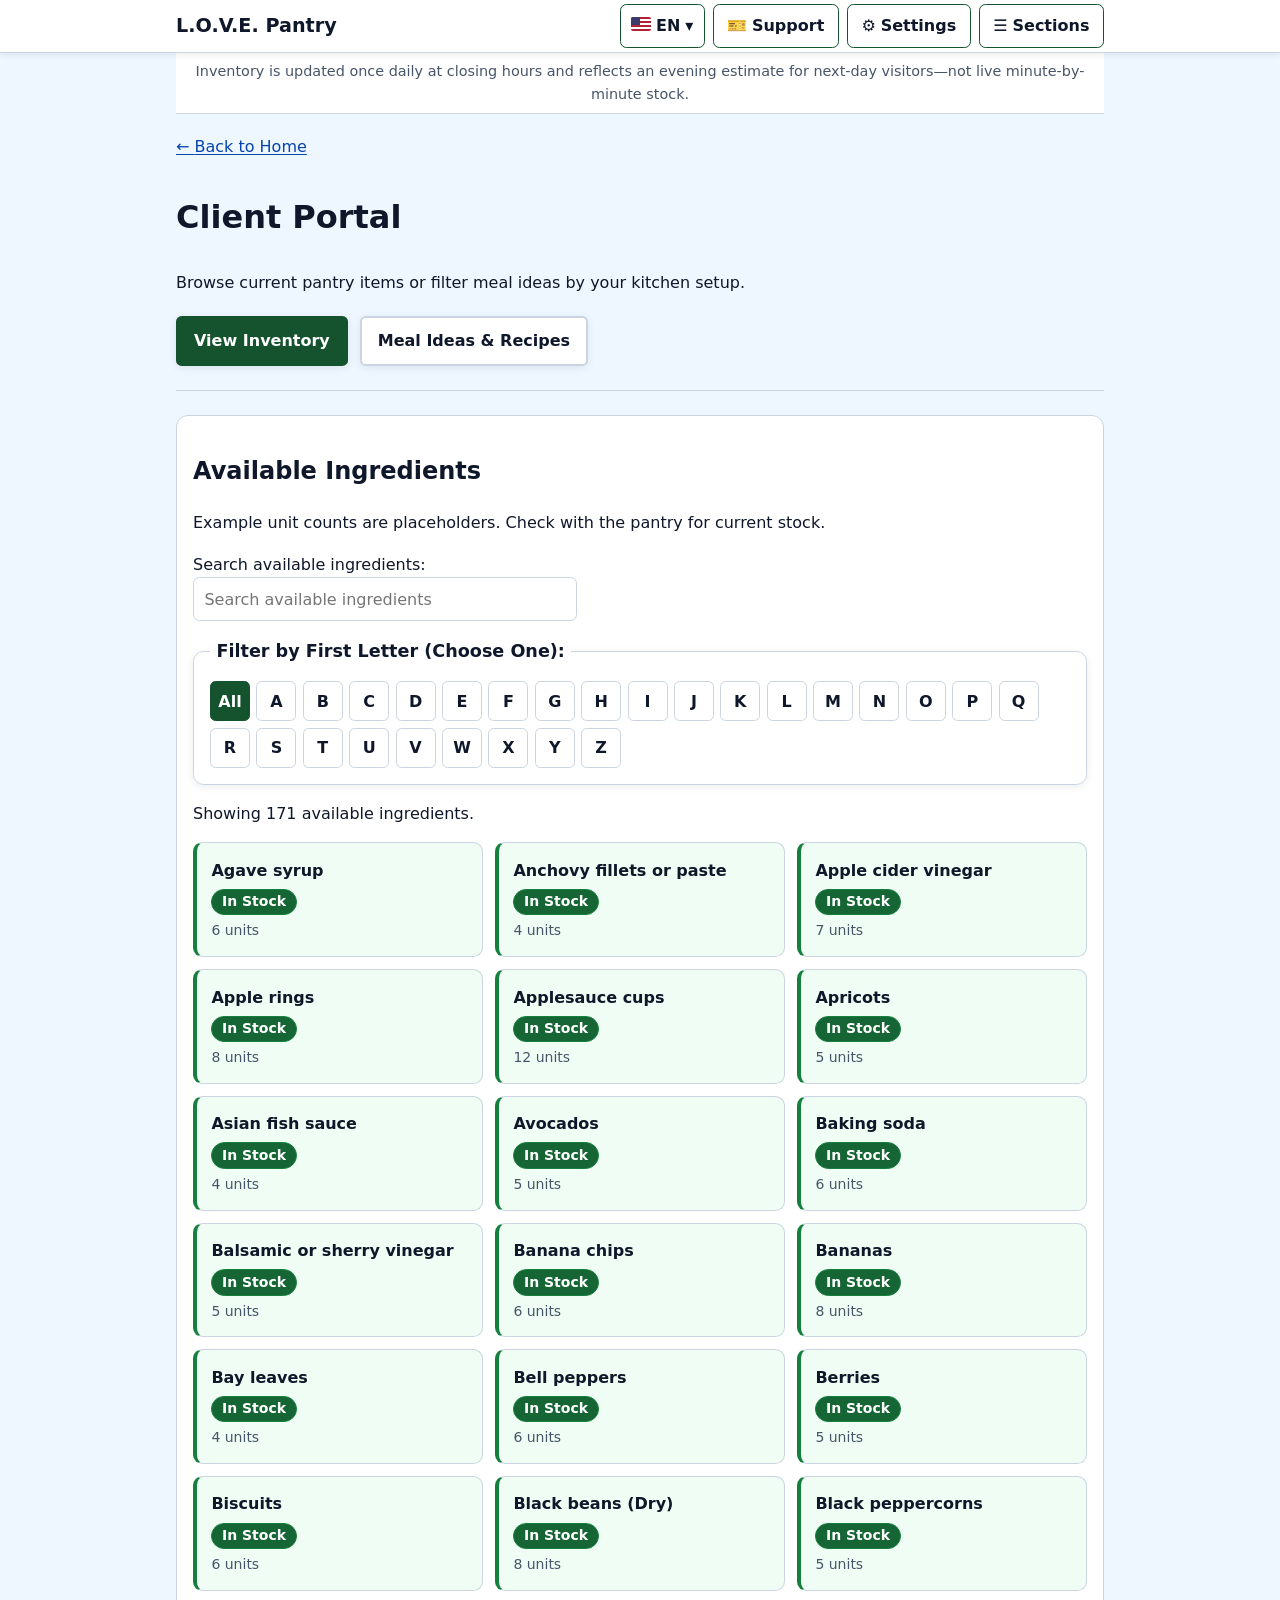
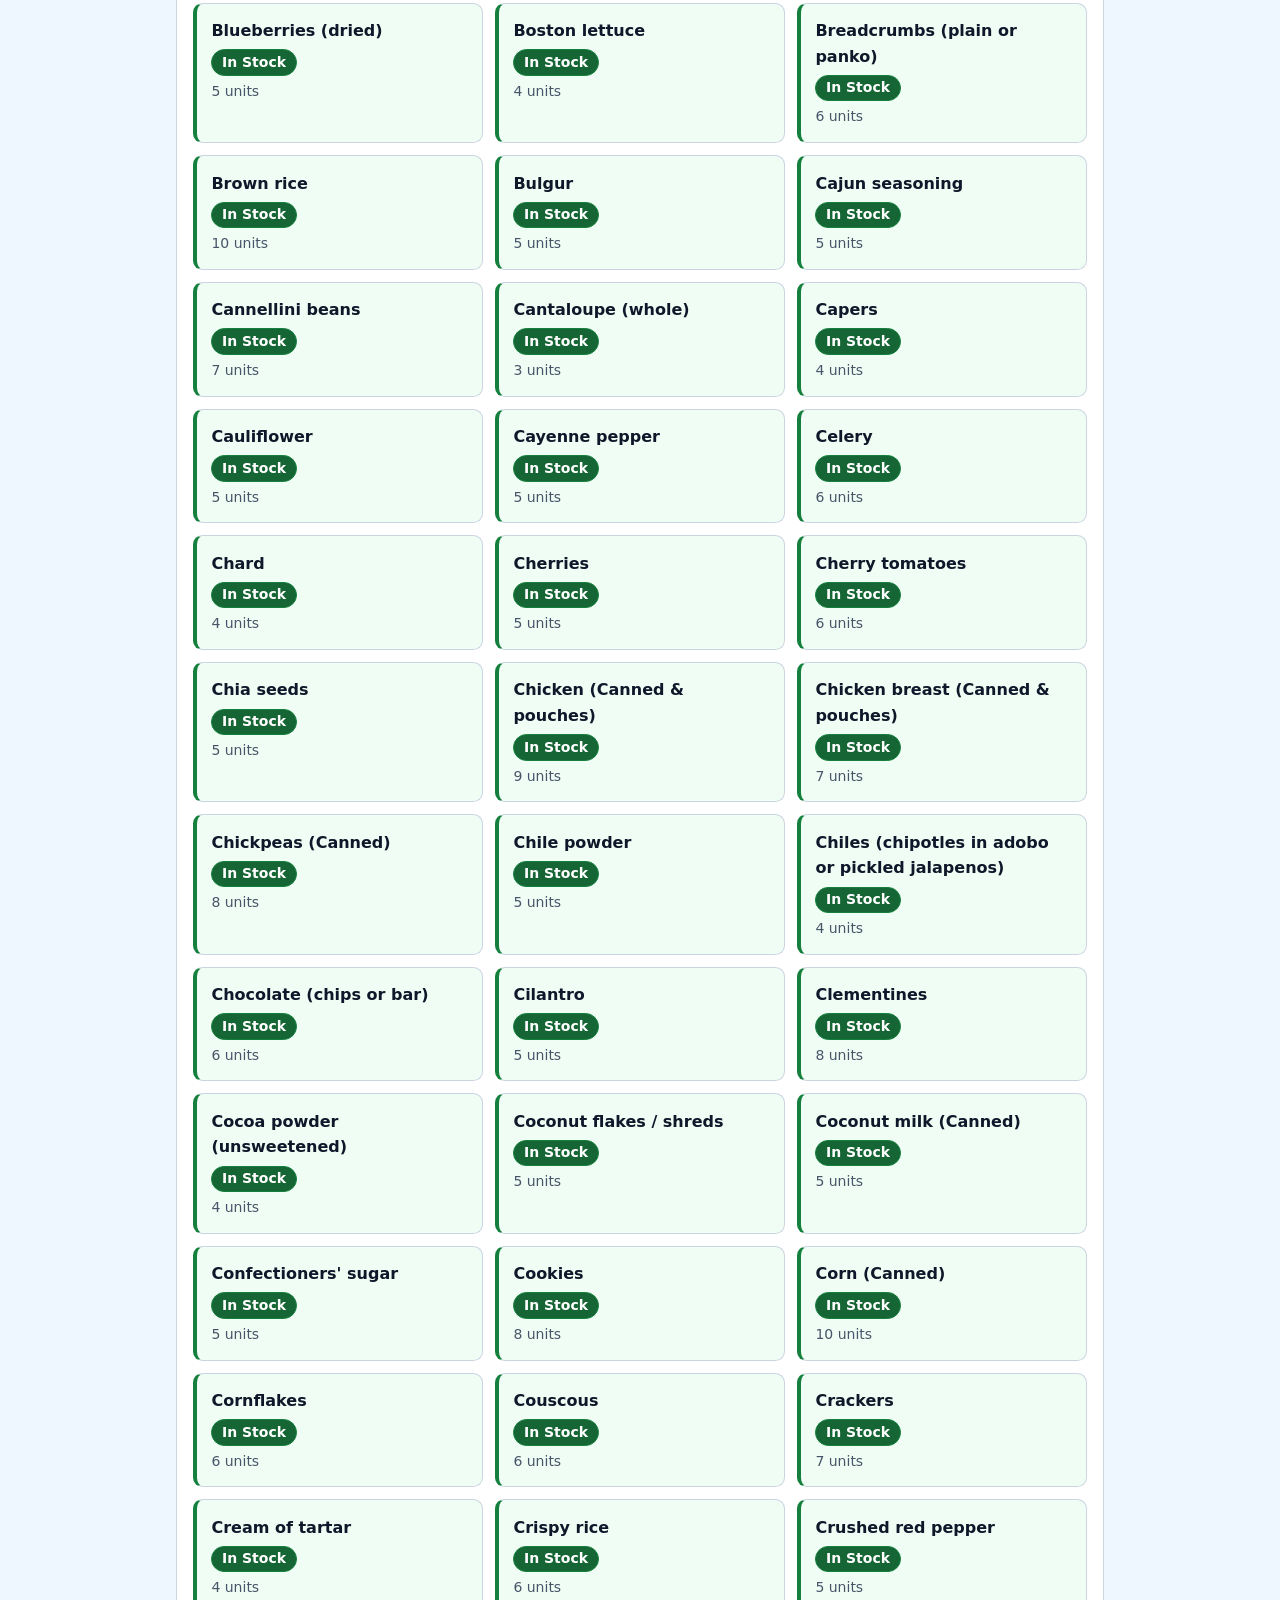
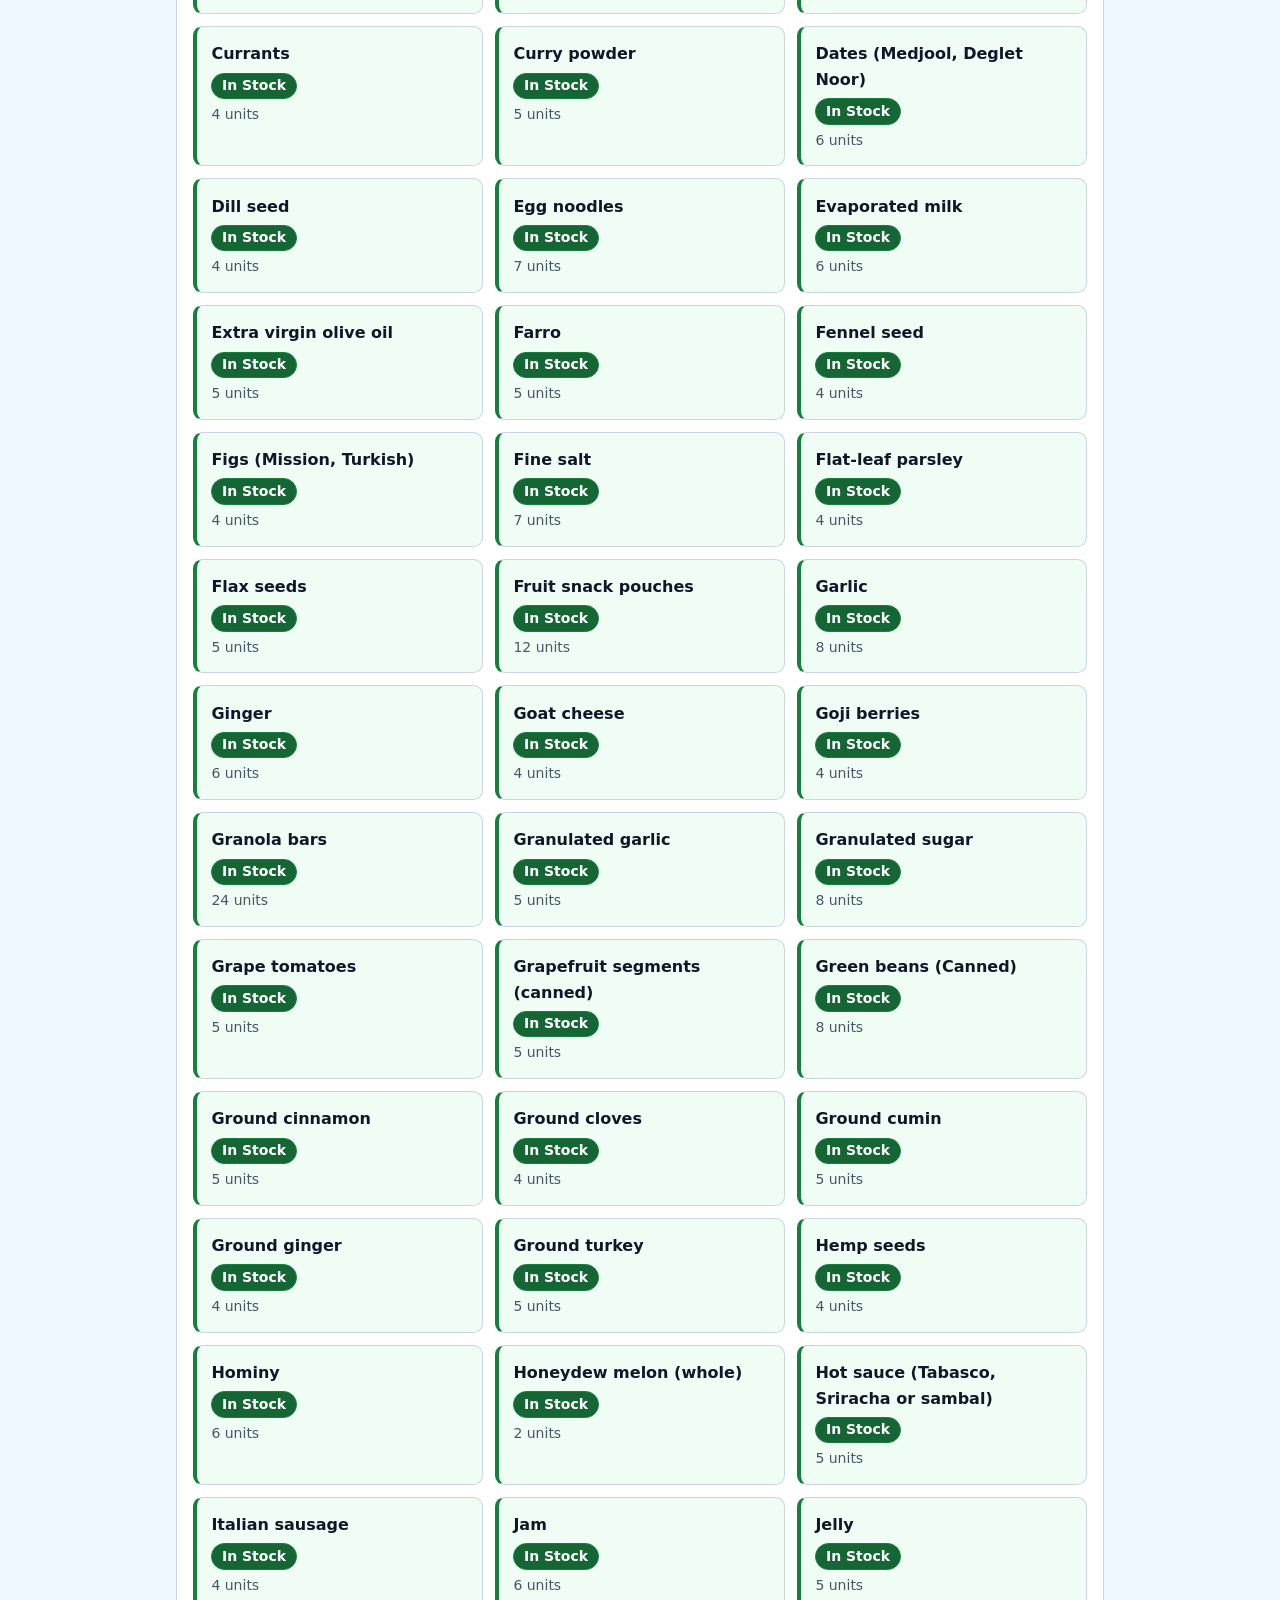
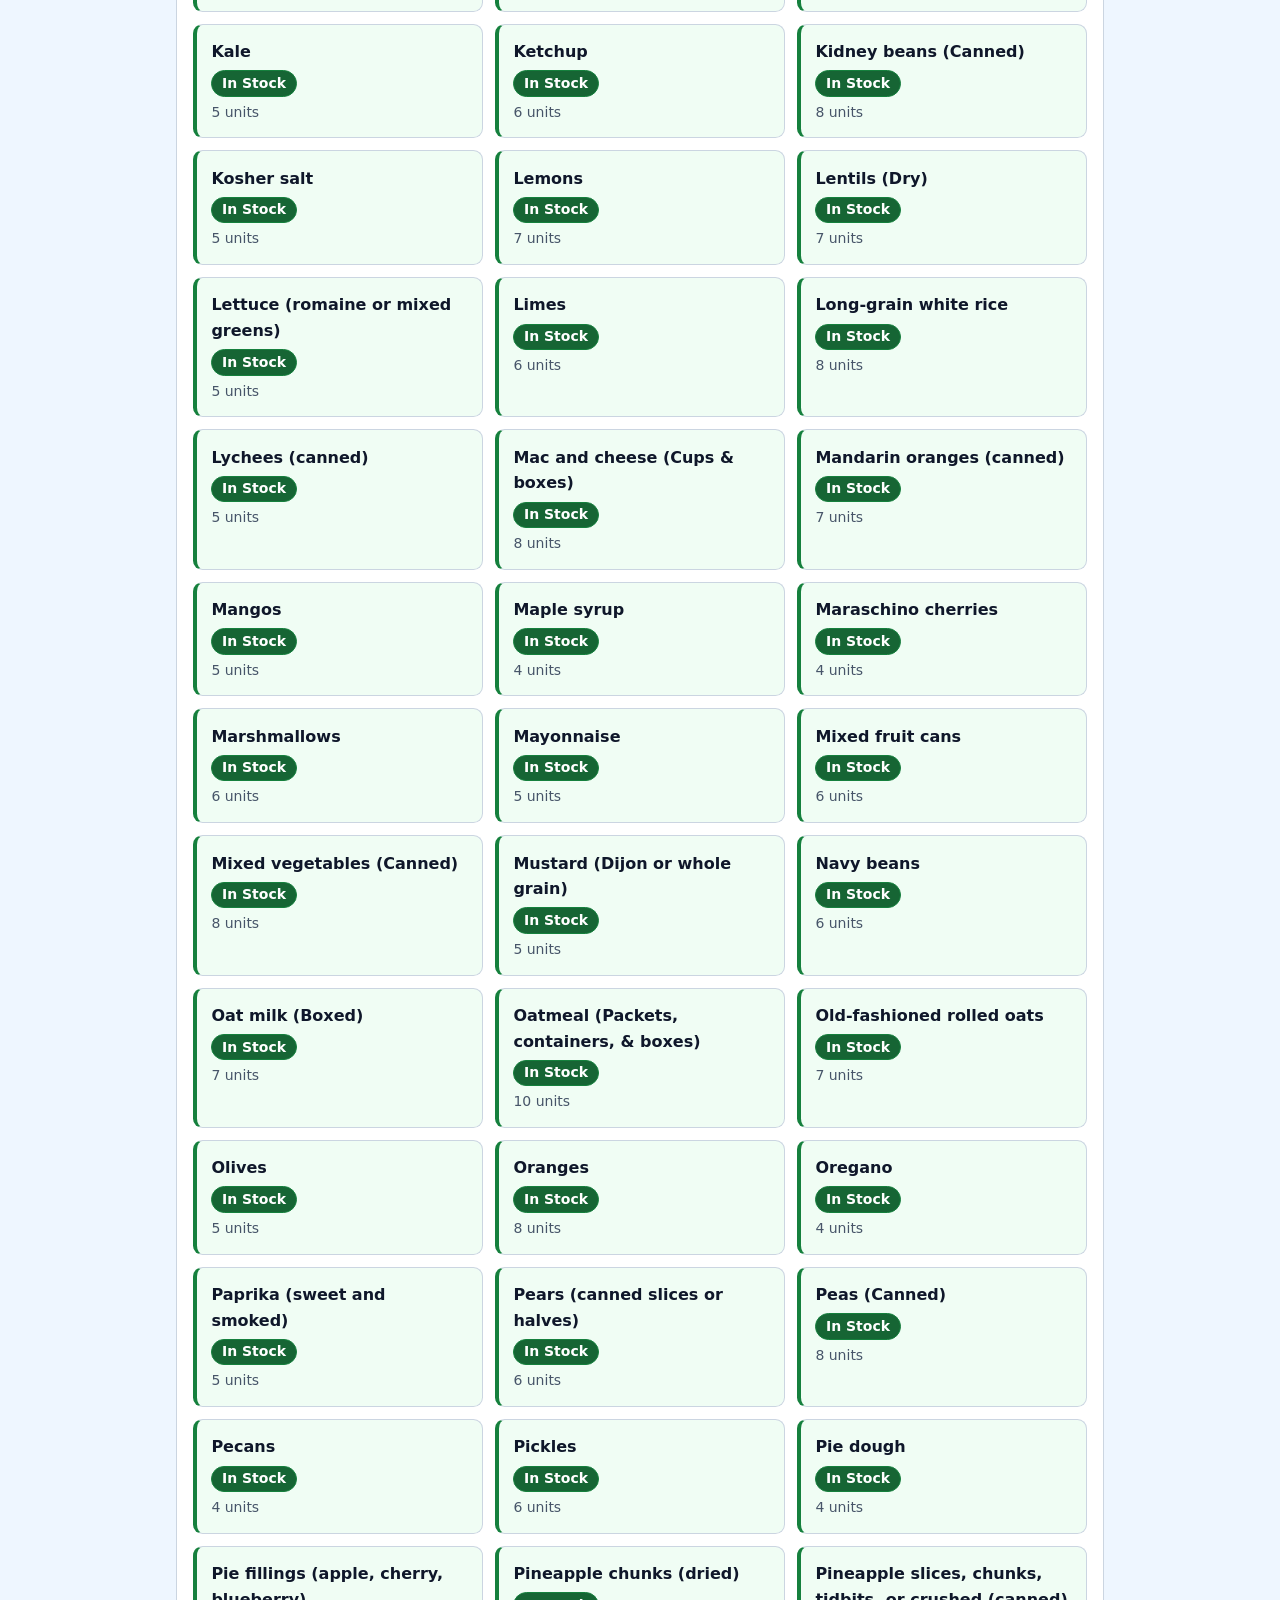
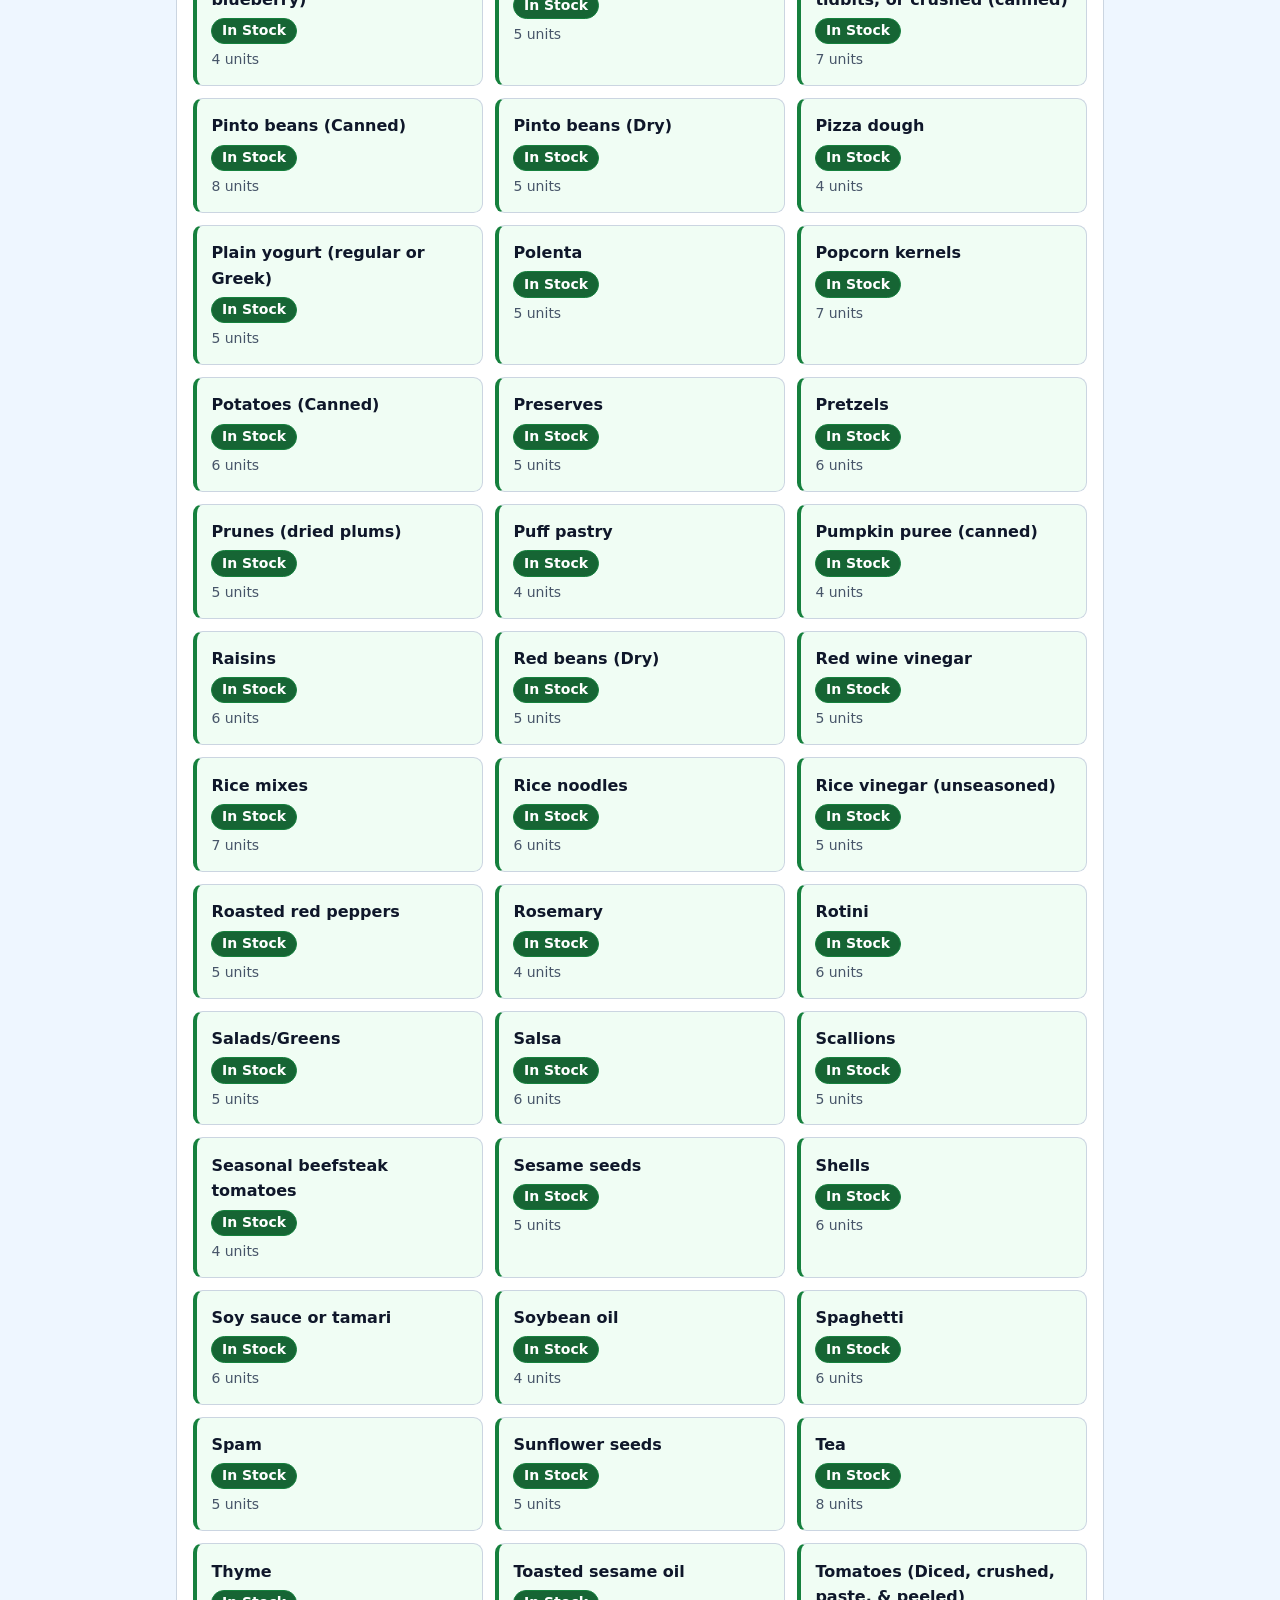
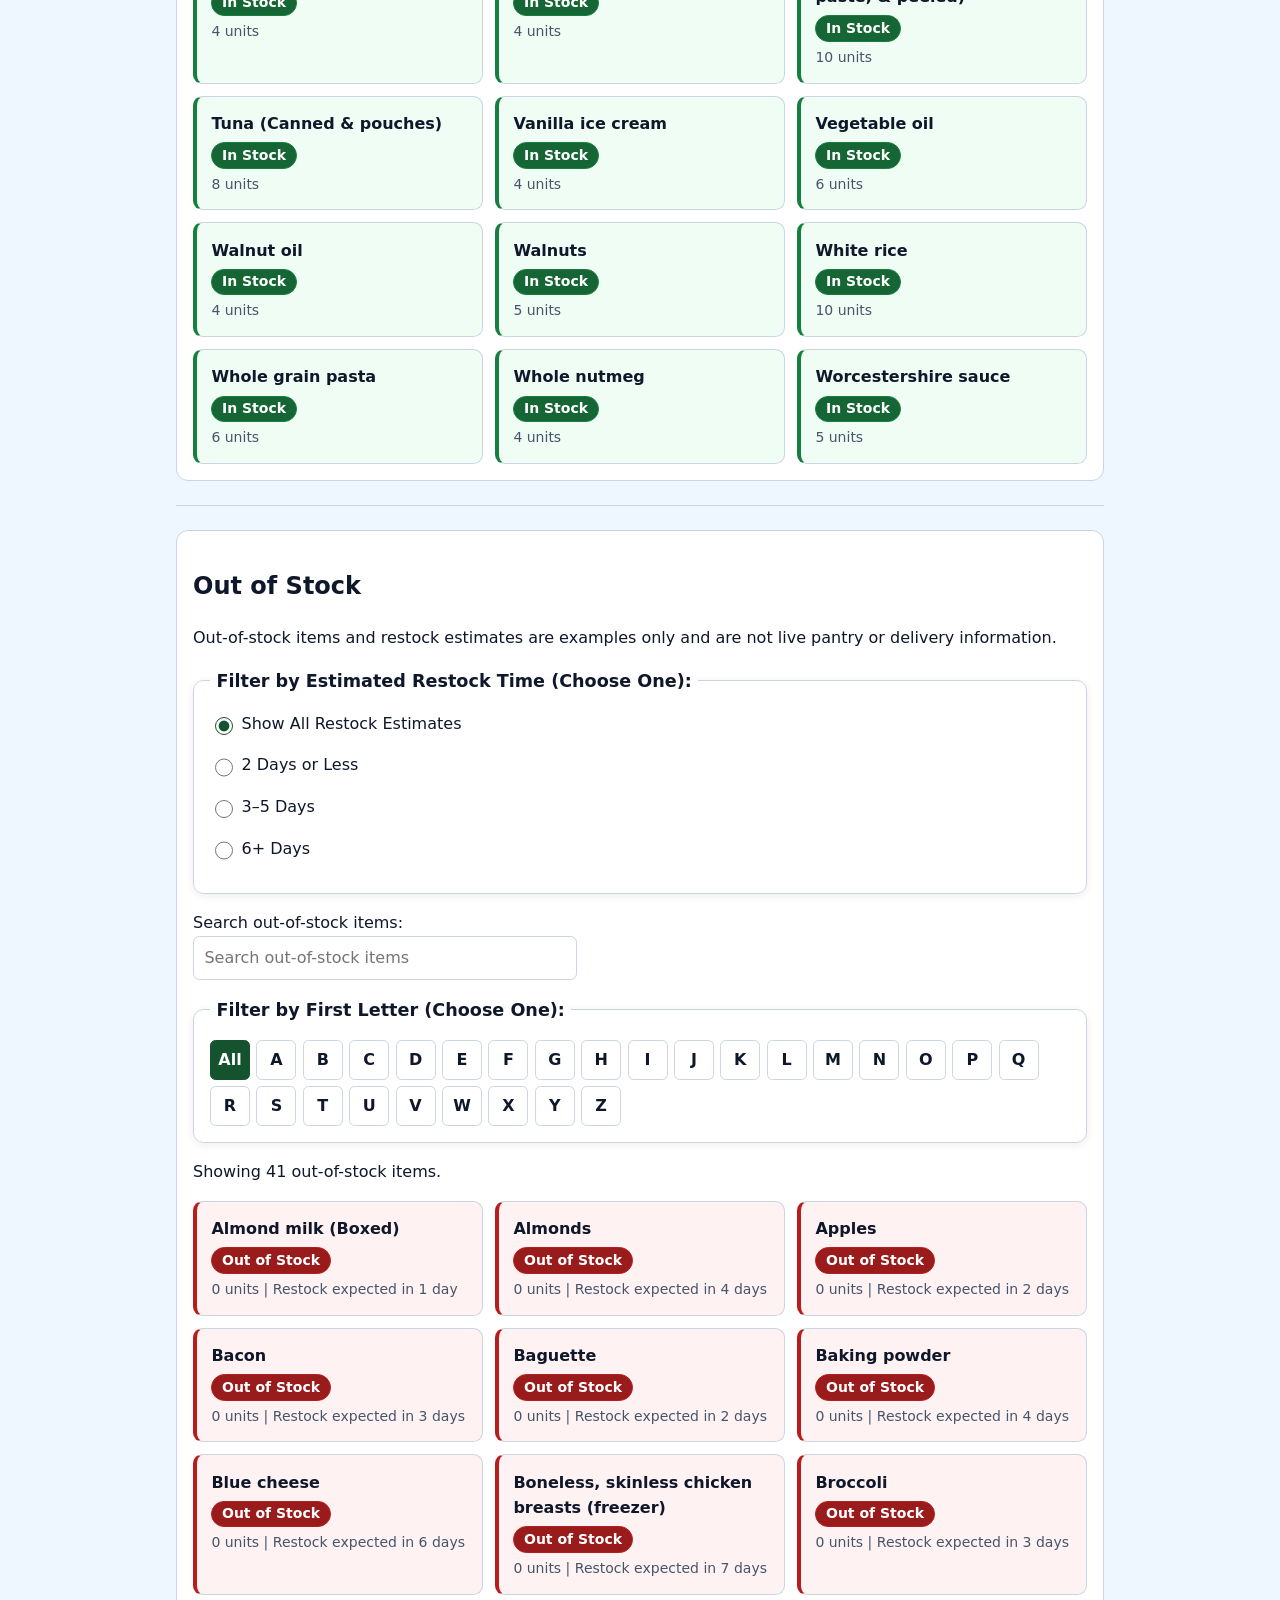
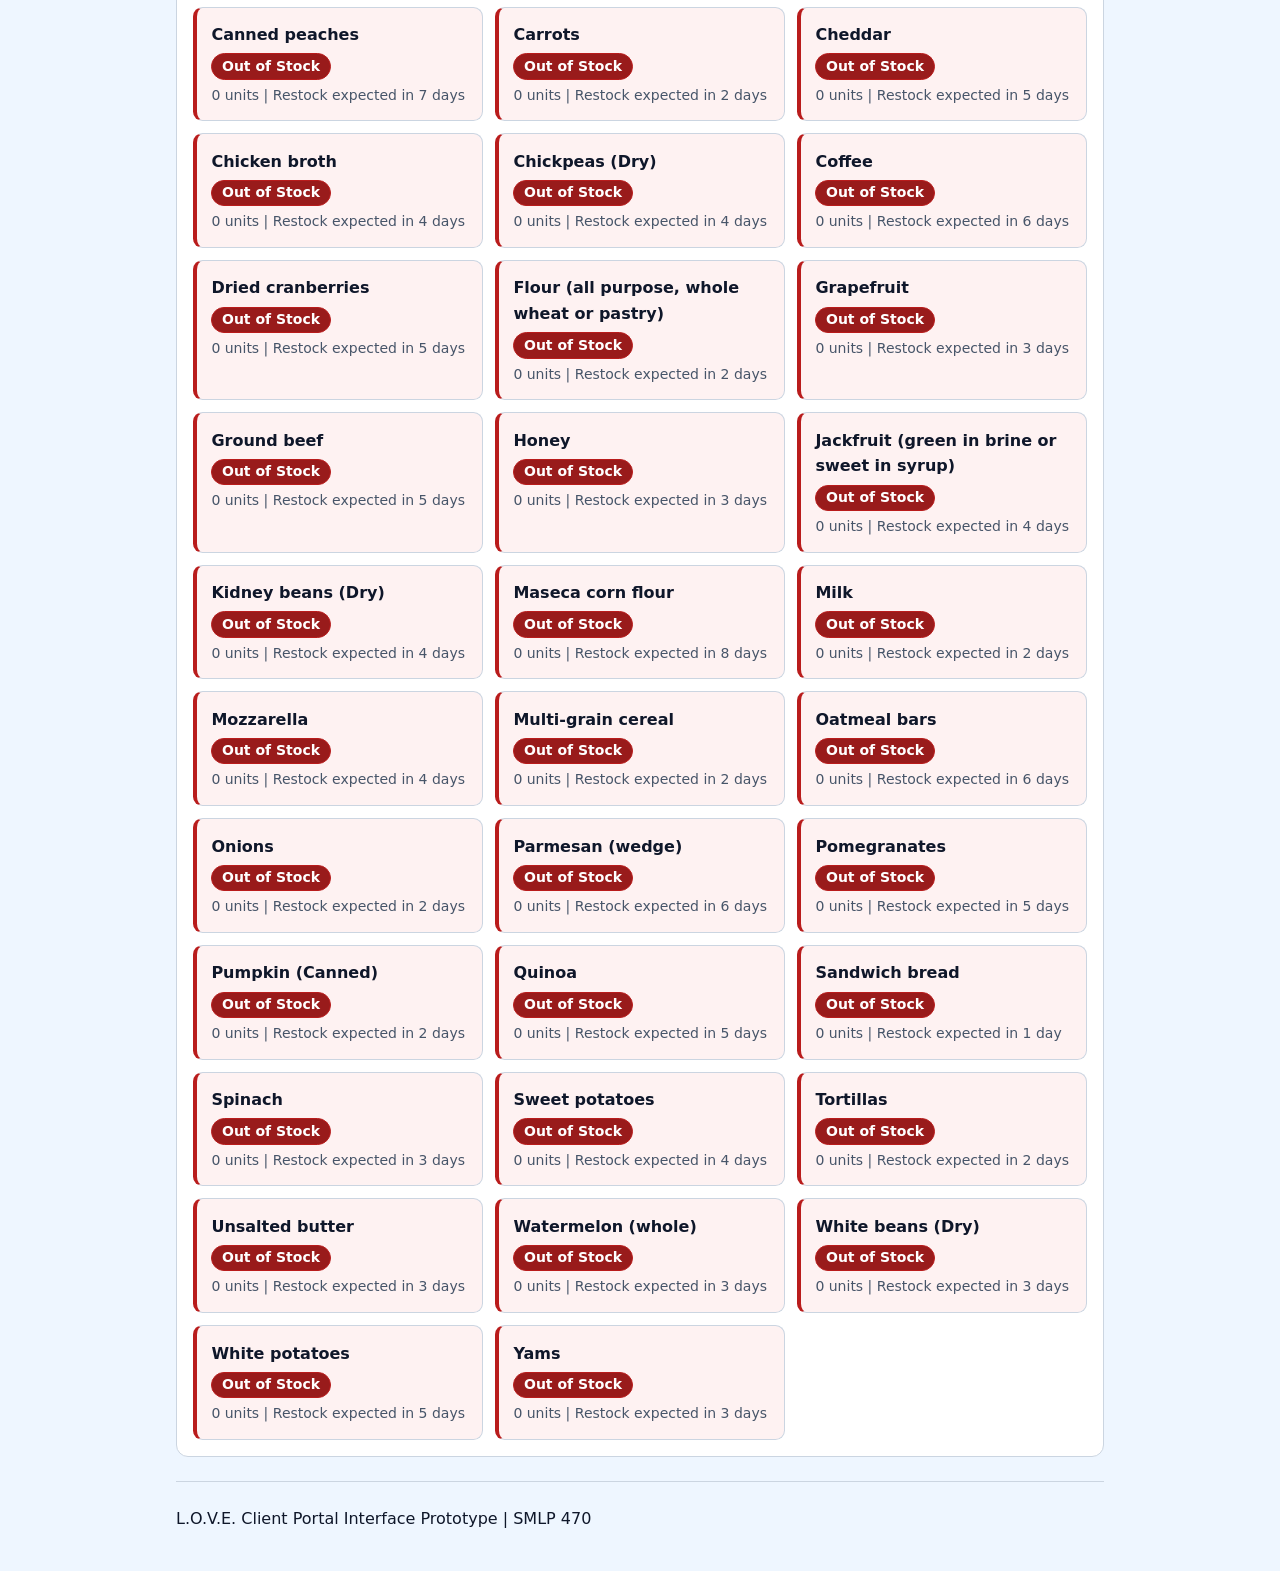
==== commit af8ad9d9: "Add daily-sync banner, tighten portal copy, and fix recipe counter Added a unified EN/ES/FR daily-sy" ====
--- a/clientPortal.html
+++ b/clientPortal.html
@@ -142,13 +142,15 @@
     </nav>
   </header>
 
+  <p class="daily-sync-notice" role="note" data-i18n="dailySyncNotice">Inventory is updated once daily at closing hours and reflects an evening estimate for next-day visitors—not live minute-by-minute stock.</p>
+
   <section class="page-intro" aria-labelledby="portal-title">
     <a class="back-home" href="index.html"><span aria-hidden="true">← </span><span data-i18n="backHome">Back to Home</span></a>
     <h1 id="portal-title" data-i18n="clientPortal">Client Portal</h1>
-    <p data-i18n="prototypeNotice">This prototype shows illustrative quantities and availability, not live inventory. Cooking setup and preparation time depend on the recipe.</p>
-    <nav class="portal-tab-links" aria-label="Client portal views" data-i18n-aria-label="portalViews">
-      <a href="clientPortal.html" class="portal-tab-button" aria-current="page" data-i18n="viewInventory">View Inventory</a>
-      <a href="recipes.html" class="portal-tab-button" data-i18n="mealIdeasRecipes">Meal Ideas &amp; Recipes</a>
+    <p data-i18n="prototypeNotice">Browse current pantry items or filter meal ideas by your kitchen setup.</p>
+    <nav class="portal-tab-links" aria-label="Client portal views" data-i18n-aria-label="portalViews">
+      <a href="clientPortal.html" class="portal-tab-button" aria-current="page" data-i18n="viewInventory">View Inventory</a>
+      <a href="recipes.html" class="portal-tab-button" data-i18n="mealIdeasRecipes">Meal Ideas &amp; Recipes</a>
     </nav>
   </section>
 
@@ -520,6 +522,10 @@
     <p>L.O.V.E. Client Portal Interface Prototype | SMLP 470</p>
   </footer>
 
+  <button type="button" id="back-to-top" class="back-to-top" aria-label="Top" data-i18n-aria-label="backToTop" hidden>
+    <span aria-hidden="true">↑ </span><span data-i18n="backToTop">Top</span>
+  </button>
+
   <!-- JavaScript to handle filtering logic -->
   <script>
     const restockFilterControls = document.getElementById("restock-filter-controls");
--- a/style.css
+++ b/style.css
@@ -418,15 +418,27 @@
   top: 0;
   z-index: 1000;
   display: flex;
+  width: 100vw;
+  max-width: none;
   min-height: 3rem;
   align-items: center;
   justify-content: space-between;
   gap: 0.75rem;
-  margin: 0 -1rem 1.25rem;
-  padding: 0.25rem 1rem;
+  margin: 0 calc(50% - 50vw) 1.25rem;
+  padding: 0.25rem max(1rem, calc((100vw - 60rem) / 2 + 1rem));
   border-bottom: 0.0625rem solid var(--border);
   background: var(--surface);
   box-shadow: var(--shadow);
+}
+
+.daily-sync-notice {
+  margin: -1.25rem 0 1.25rem;
+  padding: 0.45rem 0.75rem;
+  border-bottom: 0.0625rem solid var(--border);
+  background: var(--surface);
+  color: var(--muted);
+  font-size: 0.9rem;
+  text-align: center;
 }
 
 .brand-link {
@@ -467,6 +479,12 @@
   border: 0.0625rem solid var(--accent);
   border-radius: 0.4rem;
   background: var(--surface);
+}
+
+.nav-actions .support-link:hover,
+.nav-actions .support-link:focus-visible {
+  background: var(--page-bg);
+  color: var(--text);
 }
 
 .back-to-top {
@@ -1090,9 +1108,18 @@
     transition: transform 160ms ease, box-shadow 160ms ease;
   }
 
-  #inventory-list > section > ul > li:hover {
+  #inventory-list > section > ul > li:hover,
+  .volunteer-item-card:hover,
+  .volunteer-item-card:focus-within,
+  .shift-team-list li:hover,
+  .shift-team-list li:focus-within {
     transform: translateY(-0.1875rem);
     box-shadow: var(--shadow);
+  }
+
+  .volunteer-item-card,
+  .shift-team-list li {
+    transition: transform 160ms ease, box-shadow 160ms ease;
   }
 }
 
@@ -1103,8 +1130,8 @@
   }
 
   .site-header {
-    margin-right: -0.75rem;
-    margin-left: -0.75rem;
+    margin-right: calc(50% - 50vw);
+    margin-left: calc(50% - 50vw);
     padding-right: 0.75rem;
     padding-left: 0.75rem;
   }
@@ -1178,6 +1205,17 @@
   #email-wrap:not([hidden]),
   #phone-wrap:not([hidden]) {
     animation: support-field-reveal 180ms ease-out;
+  }
+
+  @media (prefers-reduced-motion: reduce) {
+    #inventory-list > section > ul > li,
+    .volunteer-item-card,
+    .shift-team-list li,
+    .shift-live-dot {
+      transition: none;
+      transform: none;
+      animation: none;
+    }
   }
 
   @keyframes support-field-reveal {
@@ -1842,13 +1880,86 @@
 .shift-team-list {
   display: grid;
   grid-template-columns: repeat(auto-fit, minmax(min(100%, 13rem), 1fr));
-  gap: 0.5rem 1.25rem;
-  margin-bottom: 0;
-  padding-left: 1.25rem;
+  gap: 0.75rem;
+  margin: 0;
+  padding: 0;
 }
 
 .shift-team-list li {
-  padding: 0.25rem 0;
+  align-items: center;
+  display: flex;
+  gap: 0.75rem;
+  min-height: 4.25rem;
+  padding: 0.75rem;
+  border: 0.125rem solid var(--border);
+  border-radius: 0.6rem;
+  background: var(--surface);
+  color: var(--text);
+}
+
+.shift-card-current {
+  border: 0.25rem solid var(--in-border) !important;
+  border-right-width: 0.125rem !important;
+  border-top-width: 0.125rem !important;
+  border-bottom-width: 0.125rem !important;
+  background: var(--in-bg) !important;
+}
+
+.shift-card-today {
+  border-color: var(--border);
+  opacity: 0.88;
+}
+
+.shift-avatar {
+  align-items: center;
+  display: inline-flex;
+  flex: 0 0 2.75rem;
+  height: 2.75rem;
+  justify-content: center;
+  border: 0.2rem solid var(--border);
+  border-radius: 50%;
+  background: var(--surface);
+  color: var(--text);
+  font-weight: 800;
+}
+
+.shift-card-current .shift-avatar {
+  border-color: var(--in-border);
+}
+
+.shift-card-details {
+  display: grid;
+  gap: 0.2rem;
+  min-width: 0;
+}
+
+.shift-status {
+  color: var(--muted);
+  font-size: 0.9em;
+  font-weight: 650;
+}
+
+.shift-card-current .shift-status {
+  color: var(--in-badge);
+}
+
+.shift-live-dot {
+  color: var(--in-badge);
+}
+
+.shift-clock {
+  filter: grayscale(1);
+}
+
+@keyframes shift-live-pulse {
+  0%, 100% { opacity: 1; }
+  50% { opacity: 0.35; }
+}
+
+@media (prefers-reduced-motion: no-preference) {
+  .shift-live-dot {
+    animation: shift-live-pulse 1.8s ease-in-out infinite;
+  }
 }
 
 .confirmation-banner {
